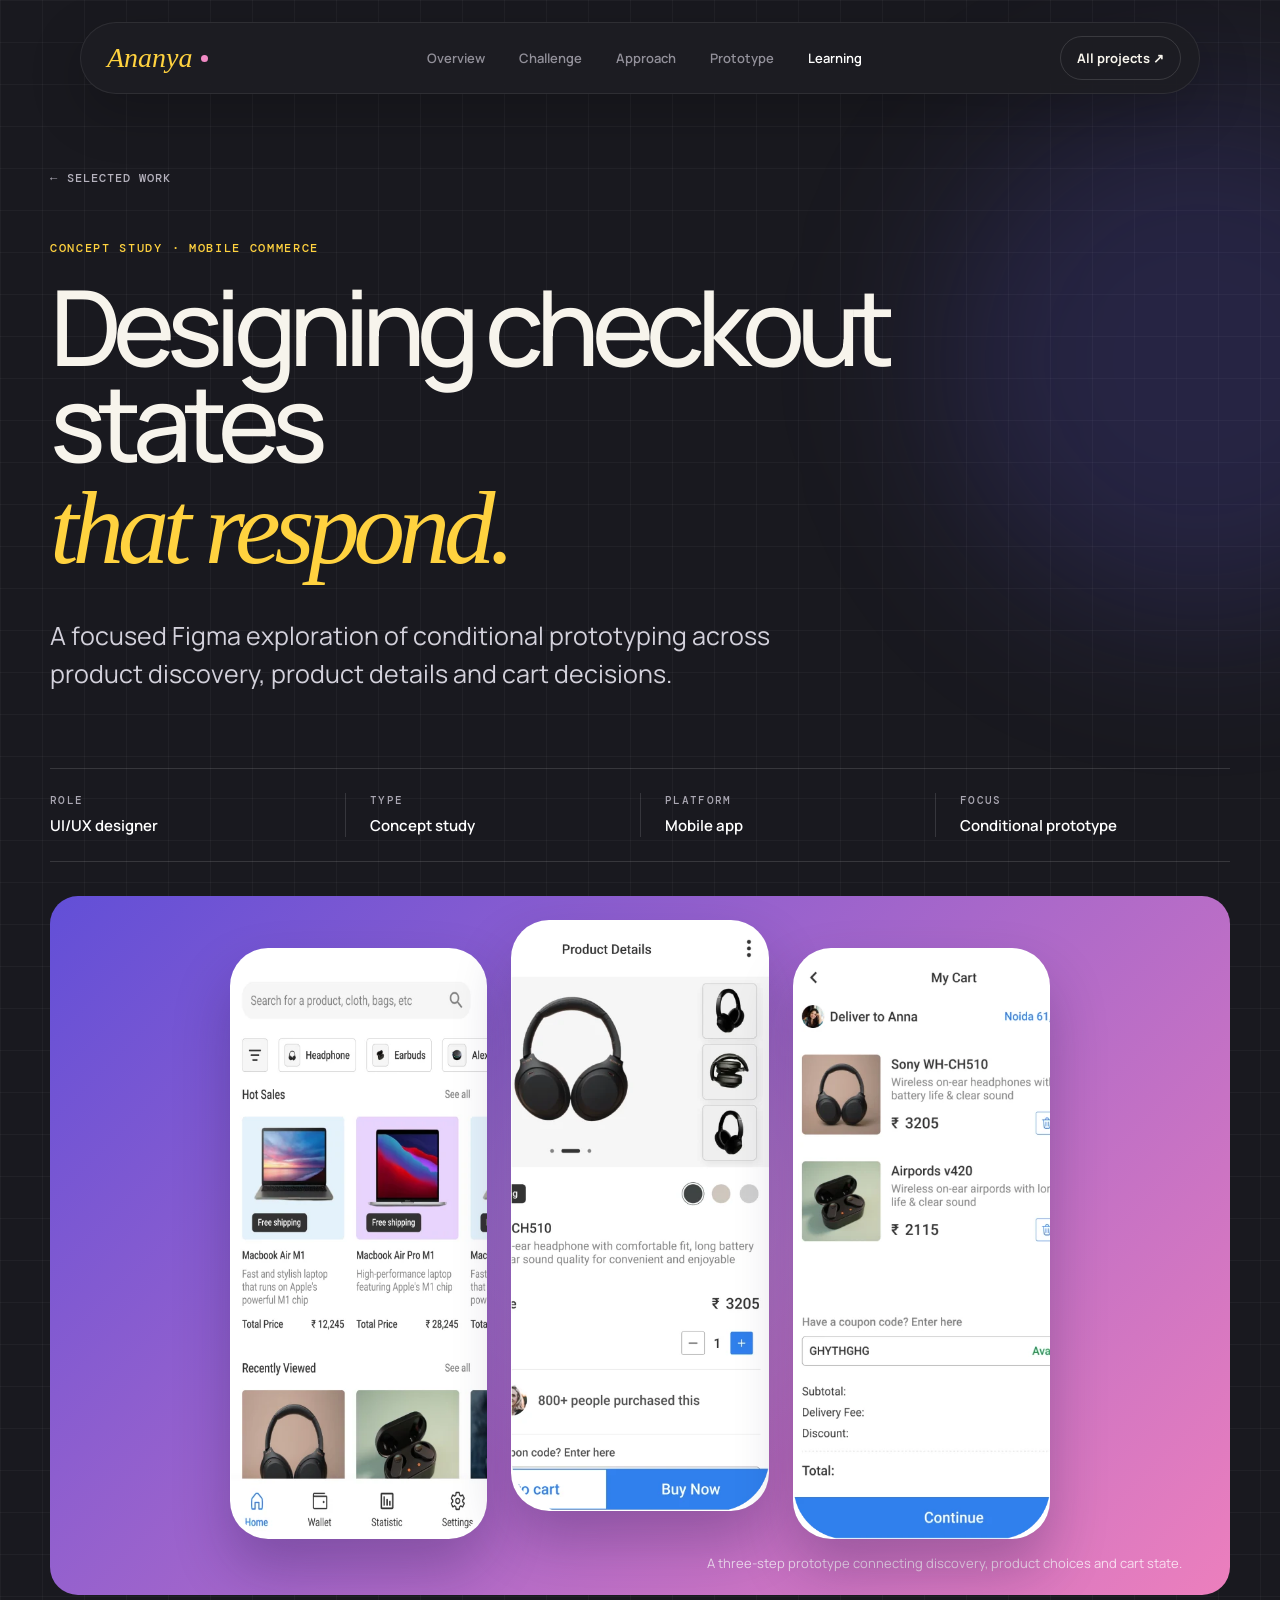
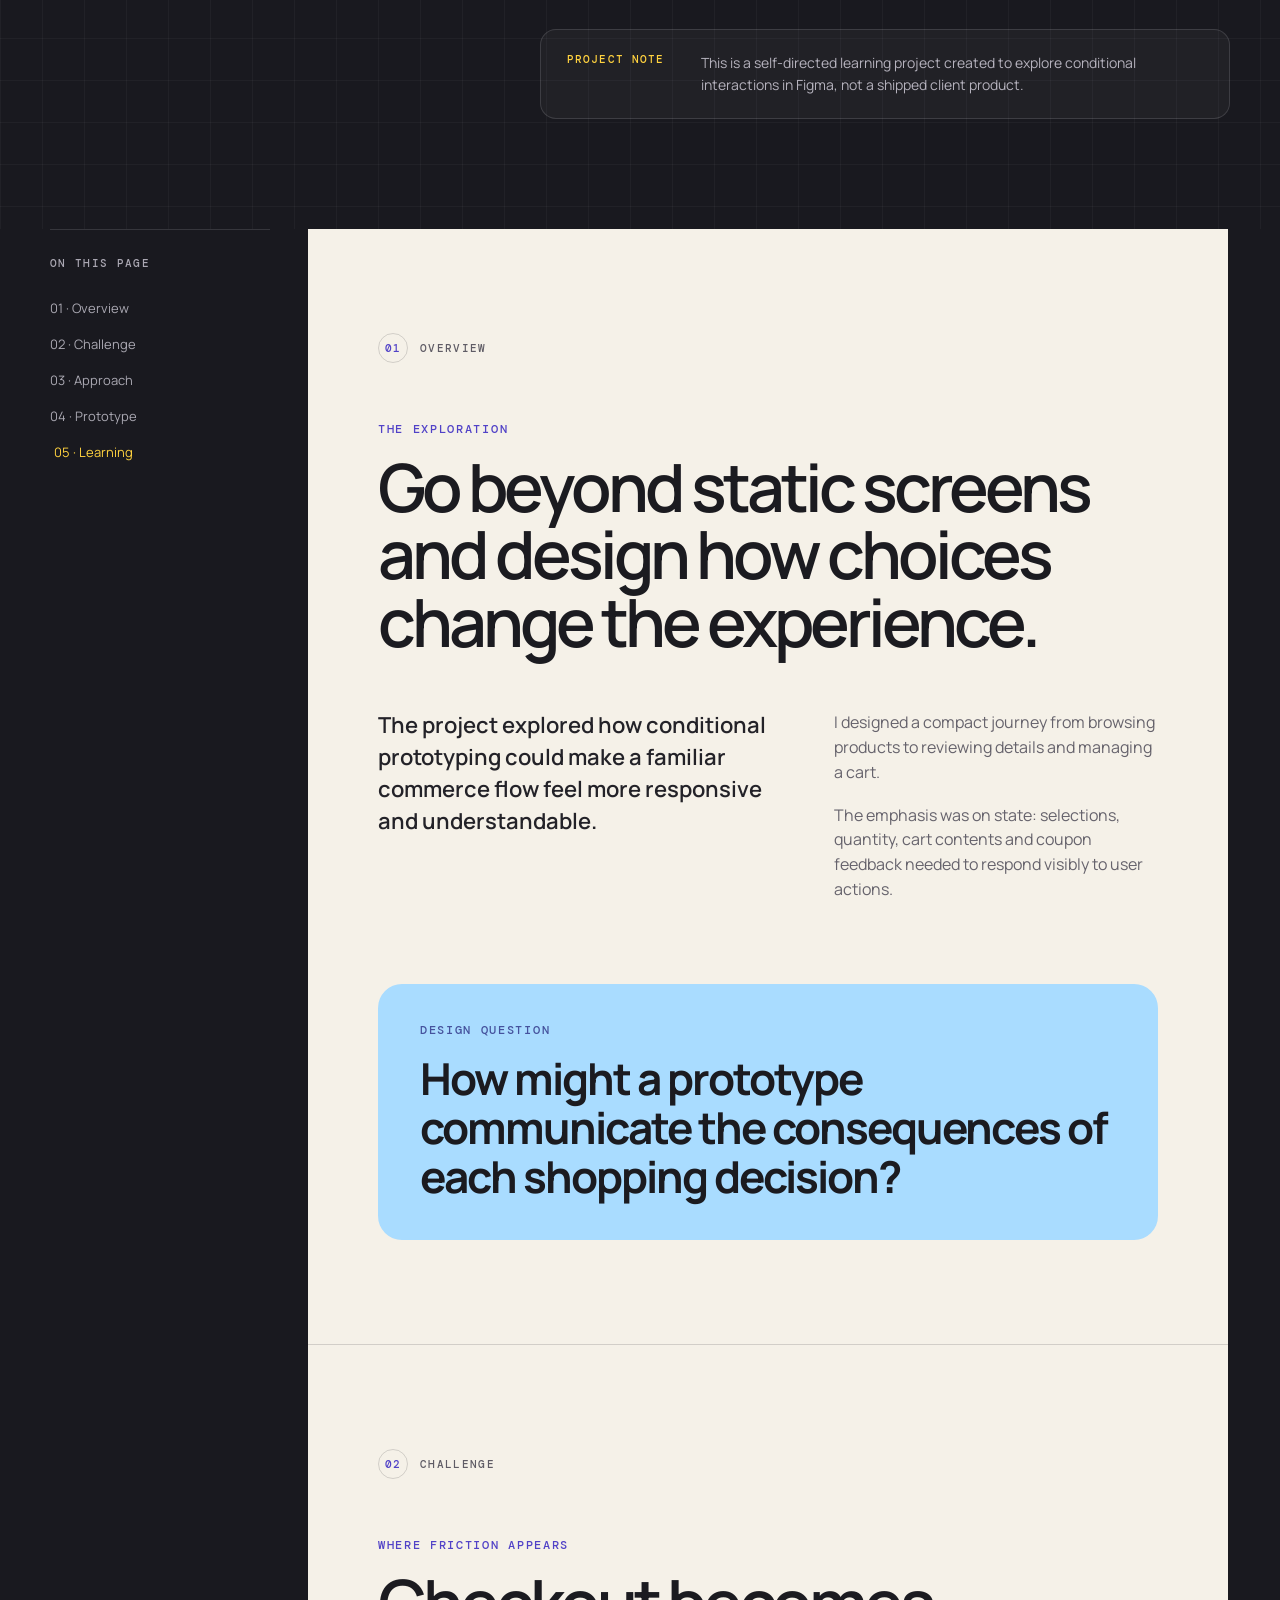
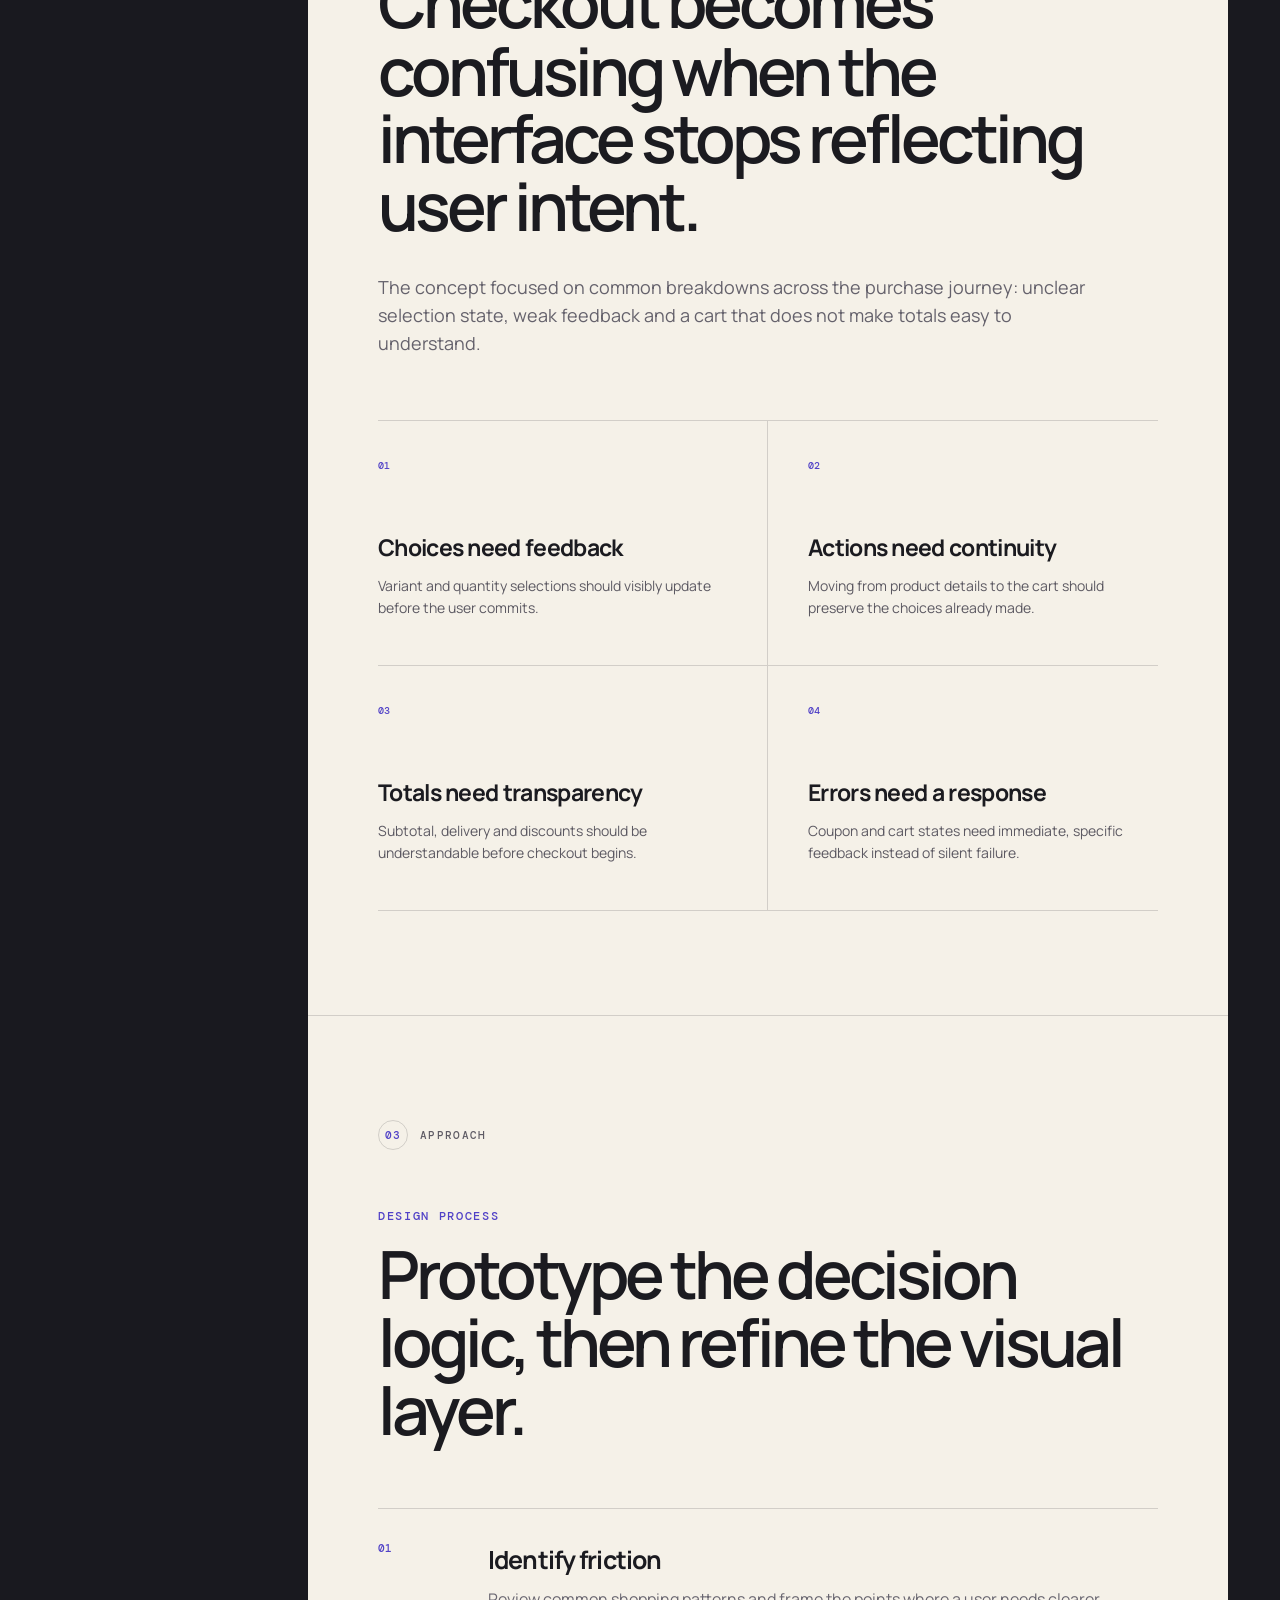
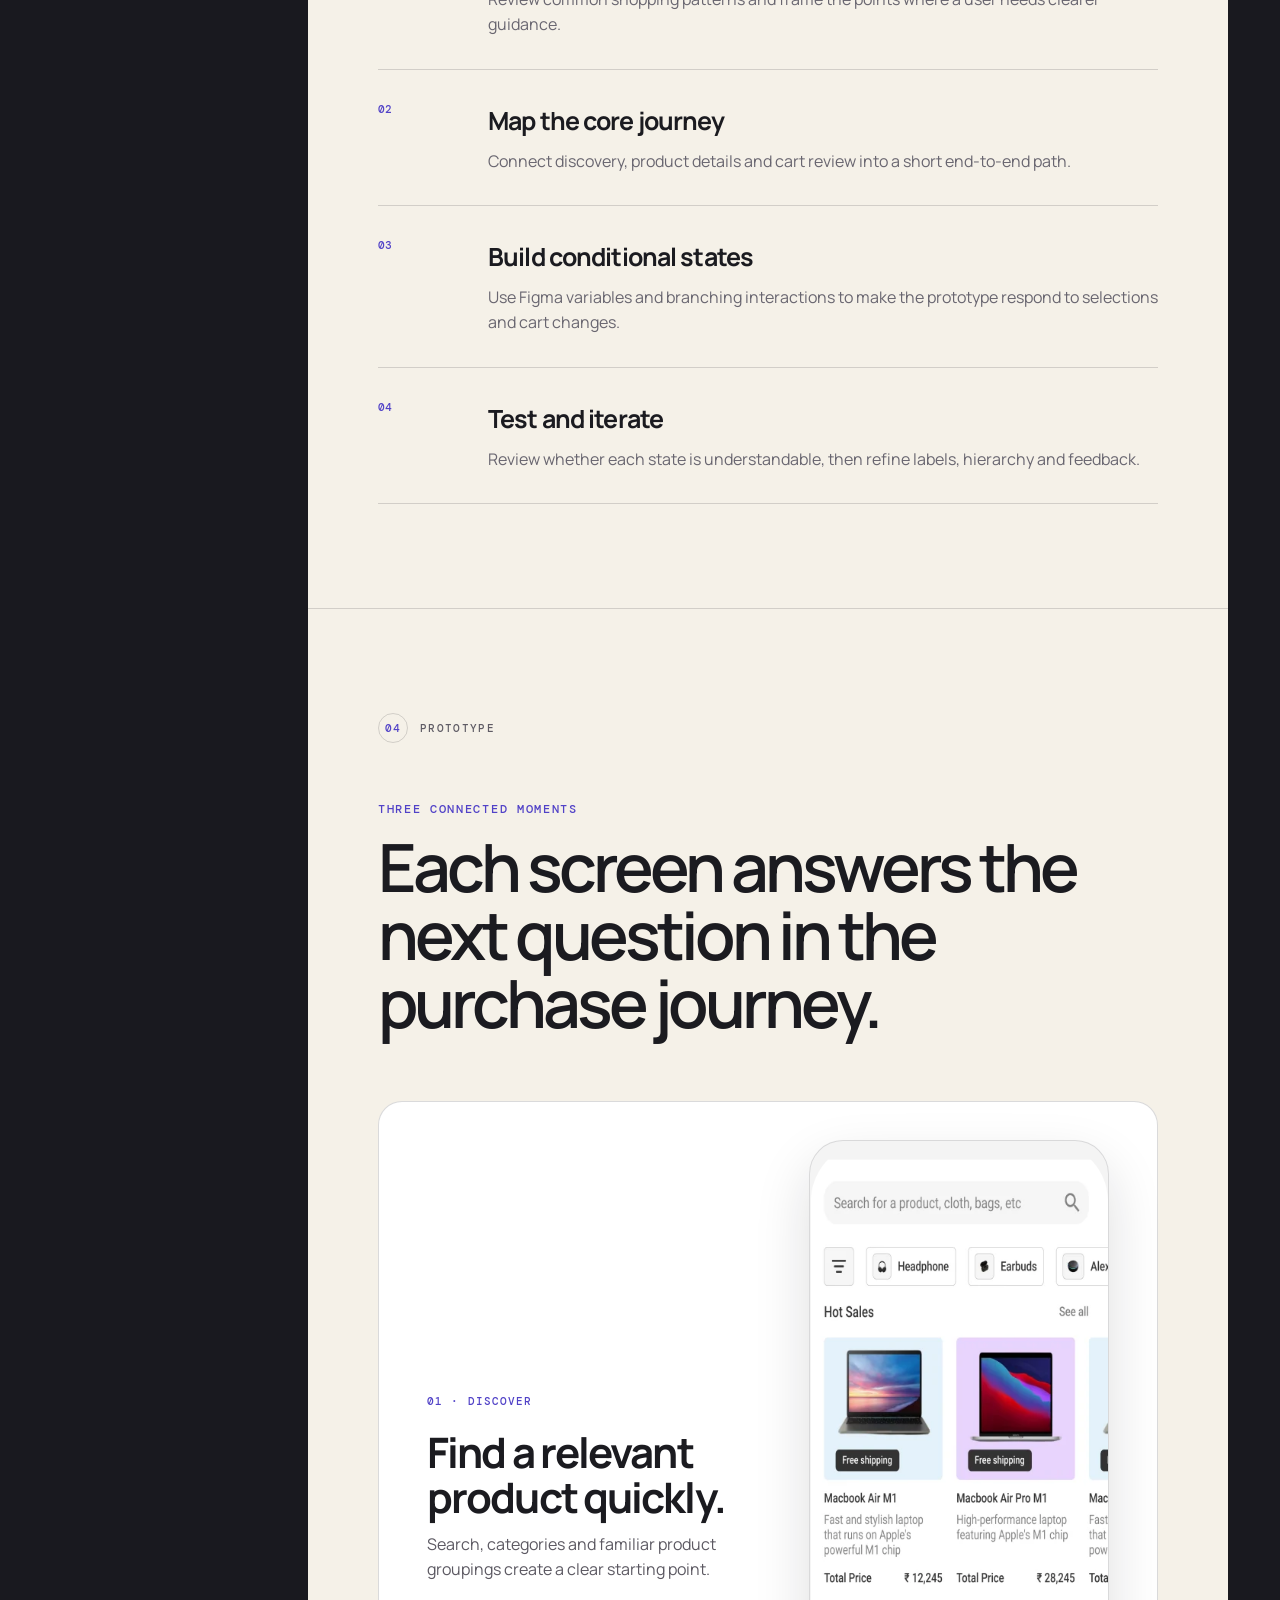
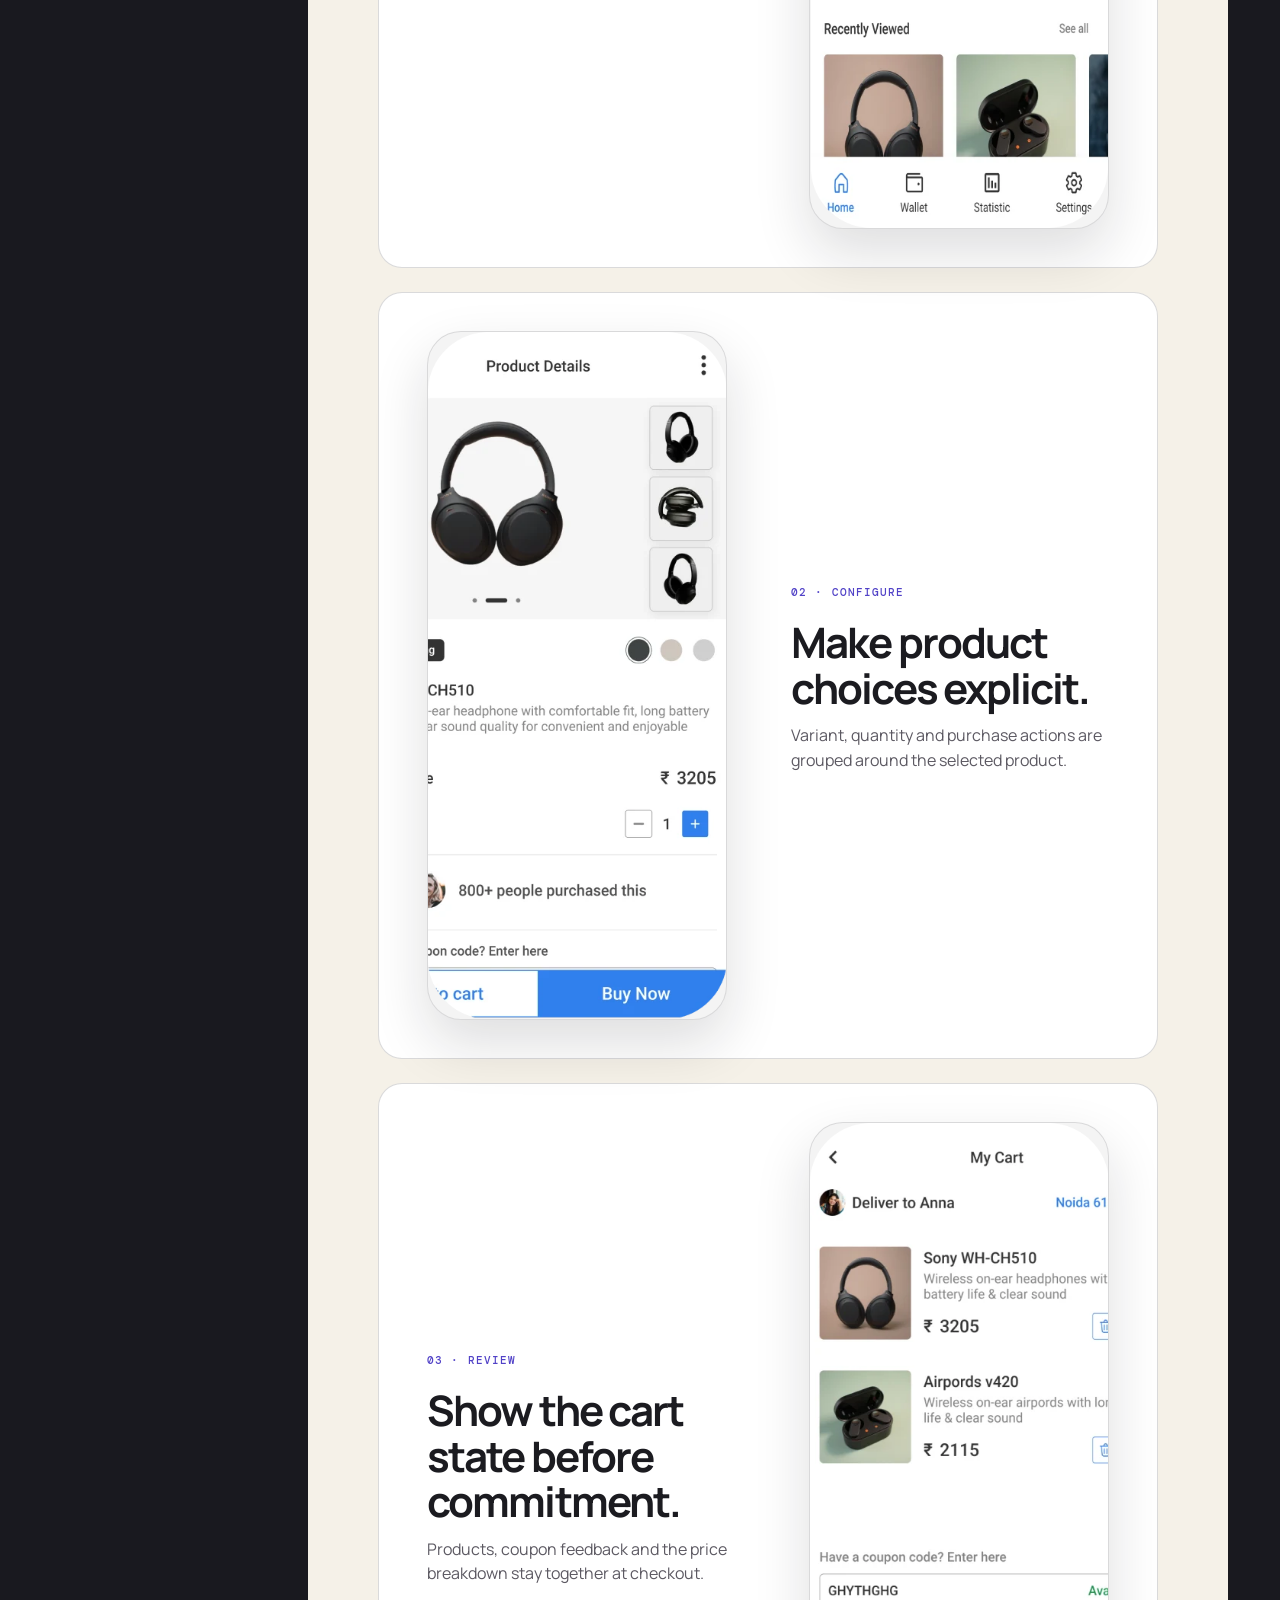
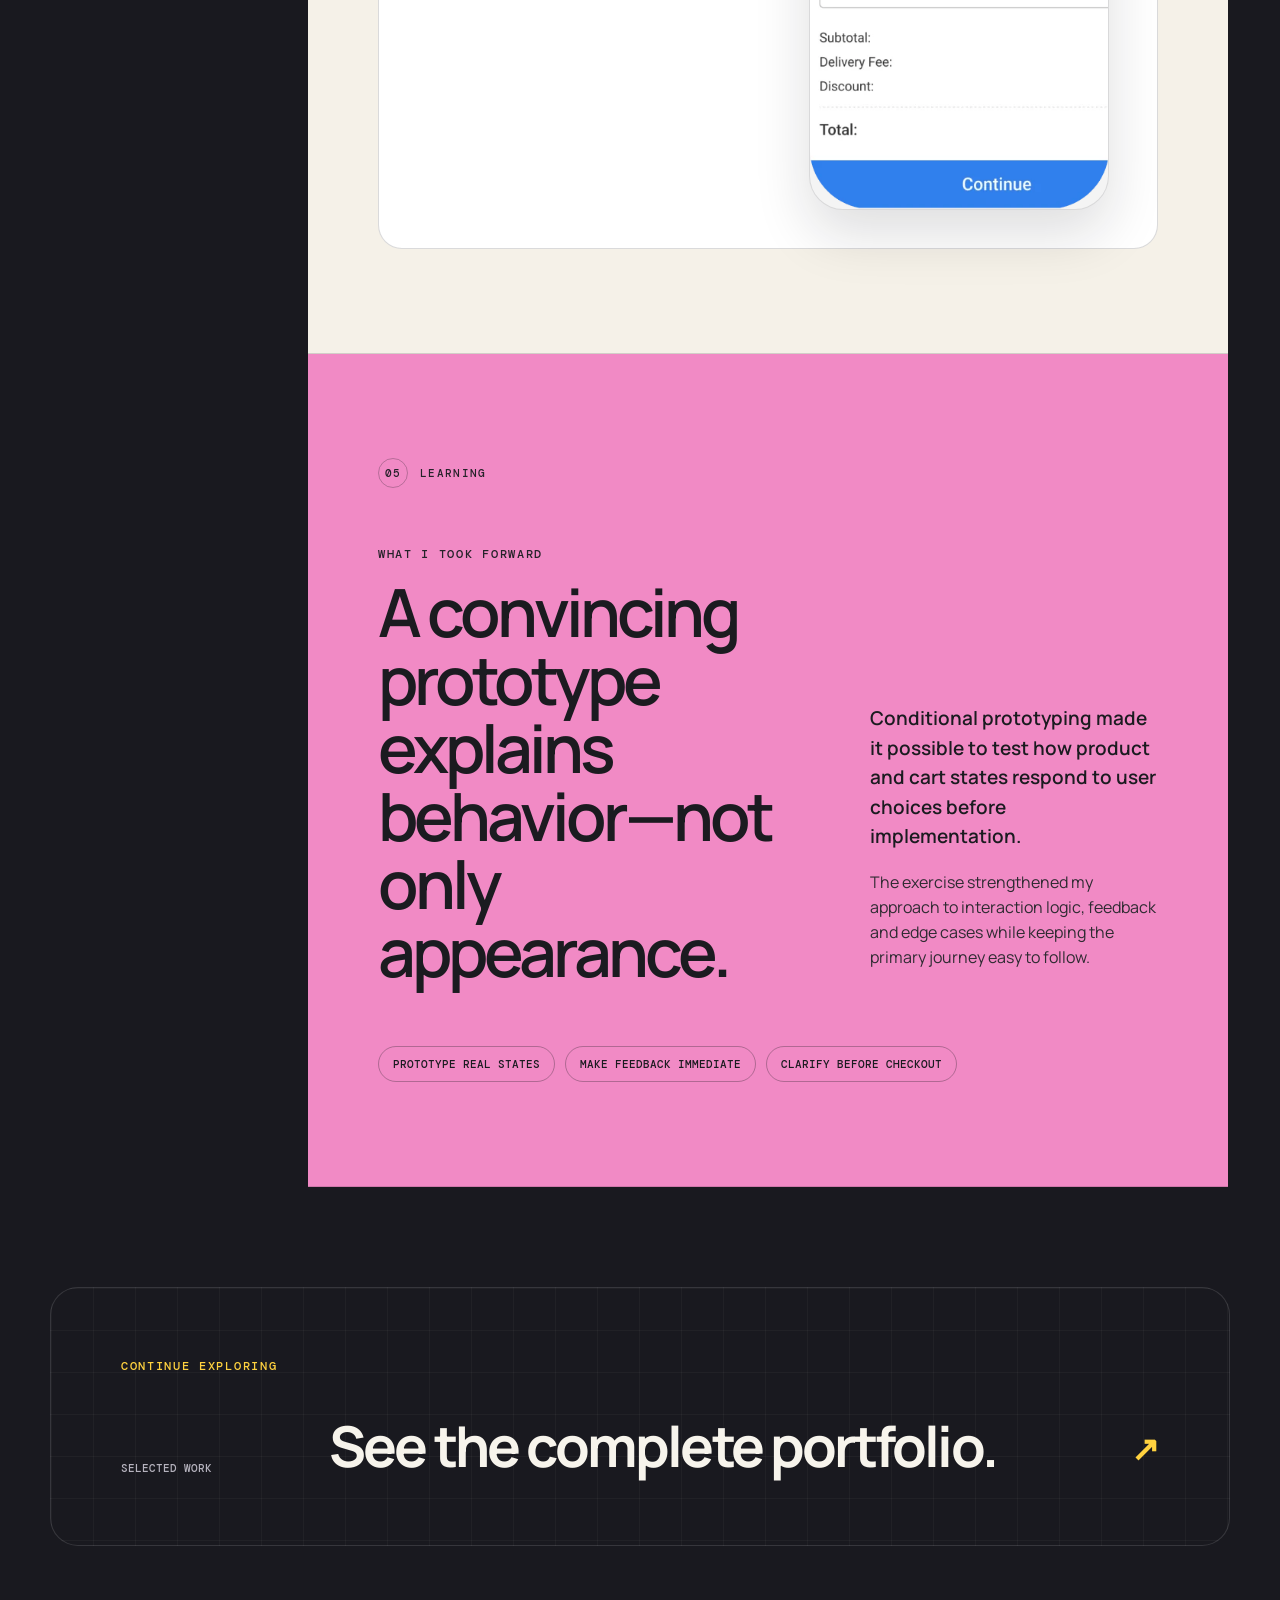
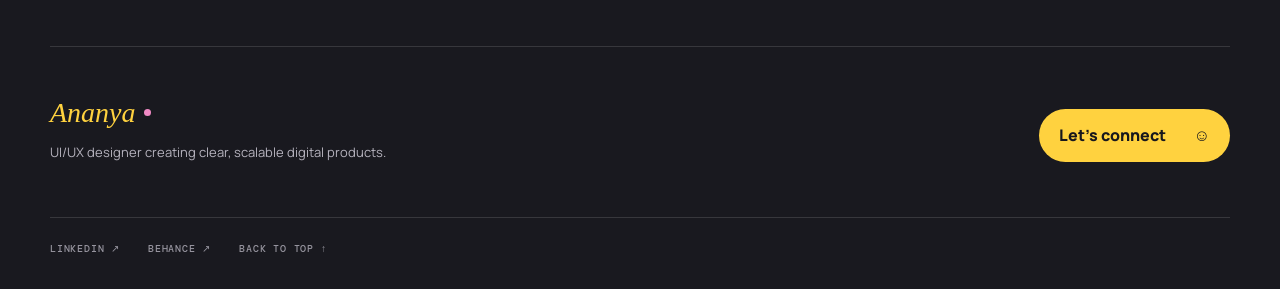
==== e-commerce/index.html @ bdd6eb92 "Update ZS portfolio previews and contact email" ====
<!doctype html>
<html lang="en">
<head>
  <meta charset="utf-8">
  <meta name="viewport" content="width=device-width, initial-scale=1">
  <meta name="description" content="Ananya Sharma's interaction design study exploring conditional prototyping for a clearer mobile-commerce checkout.">
  <meta name="theme-color" content="#17171d">
  <meta property="og:title" content="Mobile Commerce — Ananya Sharma">
  <meta property="og:description" content="A product design exploration of conditional interactions across product, cart and checkout states.">
  <meta property="og:type" content="website">
  <meta property="og:image" content="img/frame.webp">
  <title>Mobile Commerce — Ananya Sharma</title>
  <link rel="icon" href="../favicon.svg" type="image/svg+xml">
  <link rel="preload" href="../fonts/manrope-latin.woff2" as="font" type="font/woff2" crossorigin>
  <link rel="stylesheet" href="../case-study.css?v=20260826-2">
  <script src="../case-study.js" defer></script>
  <script src="../analytics.js" defer></script>
</head>
<body class="commerce-case">
  <a class="skip-link" href="#main">Skip to content</a>
  <div class="reading-progress" aria-hidden="true"><span></span></div>

  <header class="case-header">
    <a class="brand" href="../index.html#top" aria-label="Ananya Sharma, portfolio home"><span class="brand-script">Ananya</span><span class="brand-dot"></span></a>
    <nav class="desktop-nav" aria-label="Case study navigation"><a href="#overview">Overview</a><a href="#challenge">Challenge</a><a href="#approach">Approach</a><a href="#prototype">Prototype</a><a href="#outcome">Learning</a></nav>
    <a class="back-link" href="../index.html#projects">All projects <span aria-hidden="true">↗</span></a>
    <button class="menu-button" type="button" aria-expanded="false" aria-controls="mobile-menu" aria-label="Open menu"><span></span><span></span></button>
    <nav class="mobile-menu" id="mobile-menu" aria-label="Mobile navigation"><a href="#overview">Overview</a><a href="#challenge">Challenge</a><a href="#approach">Approach</a><a href="#prototype">Prototype</a><a href="#outcome">Learning</a><a href="../index.html#projects">All projects ↗</a></nav>
  </header>

  <main id="main">
    <section class="case-hero grid-bg">
      <div class="hero-copy reveal">
        <a class="breadcrumb" href="../index.html#projects"><span aria-hidden="true">←</span> Selected work</a>
        <p class="kicker">Concept study · Mobile commerce</p>
        <h1>Designing checkout states <span>that respond.</span></h1>
        <p class="hero-intro">A focused Figma exploration of conditional prototyping across product discovery, product details and cart decisions.</p>
      </div>

      <dl class="project-meta reveal" aria-label="Project details">
        <div><dt>Role</dt><dd>UI/UX designer</dd></div>
        <div><dt>Type</dt><dd>Concept study</dd></div>
        <div><dt>Platform</dt><dd>Mobile app</dd></div>
        <div><dt>Focus</dt><dd>Conditional prototype</dd></div>
      </dl>

      <figure class="hero-visual phone-hero reveal">
        <div class="phone-stage">
          <button class="shot-button phone-shot phone-left" type="button" data-lightbox data-caption="Product discovery screen" aria-label="Open product discovery screen"><img src="img/frame.webp" alt="Mobile commerce home screen with search, categories and product cards" width="391" height="902" fetchpriority="high" decoding="async"><span>Explore ↗</span></button>
          <button class="shot-button phone-shot phone-center" type="button" data-lightbox data-caption="Product details screen" aria-label="Open product details screen"><img src="img/frame-1.webp" alt="Mobile product details screen with variants, quantity and purchase actions" width="393" height="902" decoding="async"><span>Explore ↗</span></button>
          <button class="shot-button phone-shot phone-right" type="button" data-lightbox data-caption="Cart and checkout screen" aria-label="Open shopping cart screen"><img src="img/frame-2.webp" alt="Mobile shopping cart with products, coupon input, totals and checkout action" width="393" height="902" decoding="async"><span>Explore ↗</span></button>
        </div>
        <figcaption>A three-step prototype connecting discovery, product choices and cart state.</figcaption>
      </figure>

      <aside class="nda-note project-note reveal"><strong>Project note</strong><p>This is a self-directed learning project created to explore conditional interactions in Figma, not a shipped client product.</p></aside>
    </section>

    <div class="case-body">
      <aside class="case-index" aria-label="On this page">
        <p>On this page</p>
        <a href="#overview">01 · Overview</a>
        <a href="#challenge">02 · Challenge</a>
        <a href="#approach">03 · Approach</a>
        <a href="#prototype">04 · Prototype</a>
        <a href="#outcome">05 · Learning</a>
      </aside>

      <div class="case-content">
        <section class="case-section" id="overview">
          <div class="section-label reveal"><span>01</span><p>Overview</p></div>
          <div class="section-lead reveal"><p class="eyebrow">The exploration</p><h2>Go beyond static screens and design how choices change the experience.</h2></div>
          <div class="split-copy reveal">
            <p class="large-copy">The project explored how conditional prototyping could make a familiar commerce flow feel more responsive and understandable.</p>
            <div><p>I designed a compact journey from browsing products to reviewing details and managing a cart.</p><p>The emphasis was on state: selections, quantity, cart contents and coupon feedback needed to respond visibly to user actions.</p></div>
          </div>
          <div class="decision-callout reveal"><p class="eyebrow">Design question</p><h3>How might a prototype communicate the consequences of each shopping decision?</h3></div>
        </section>

        <section class="case-section" id="challenge">
          <div class="section-label reveal"><span>02</span><p>Challenge</p></div>
          <div class="section-lead reveal"><p class="eyebrow">Where friction appears</p><h2>Checkout becomes confusing when the interface stops reflecting user intent.</h2></div>
          <p class="section-summary reveal">The concept focused on common breakdowns across the purchase journey: unclear selection state, weak feedback and a cart that does not make totals easy to understand.</p>
          <div class="insight-grid">
            <article class="insight-card reveal"><span>01</span><h3>Choices need feedback</h3><p>Variant and quantity selections should visibly update before the user commits.</p></article>
            <article class="insight-card reveal"><span>02</span><h3>Actions need continuity</h3><p>Moving from product details to the cart should preserve the choices already made.</p></article>
            <article class="insight-card reveal"><span>03</span><h3>Totals need transparency</h3><p>Subtotal, delivery and discounts should be understandable before checkout begins.</p></article>
            <article class="insight-card reveal"><span>04</span><h3>Errors need a response</h3><p>Coupon and cart states need immediate, specific feedback instead of silent failure.</p></article>
          </div>
        </section>

        <section class="case-section" id="approach">
          <div class="section-label reveal"><span>03</span><p>Approach</p></div>
          <div class="section-lead reveal"><p class="eyebrow">Design process</p><h2>Prototype the decision logic, then refine the visual layer.</h2></div>
          <ol class="process-list">
            <li class="reveal"><span>01</span><div><h3>Identify friction</h3><p>Review common shopping patterns and frame the points where a user needs clearer guidance.</p></div></li>
            <li class="reveal"><span>02</span><div><h3>Map the core journey</h3><p>Connect discovery, product details and cart review into a short end-to-end path.</p></div></li>
            <li class="reveal"><span>03</span><div><h3>Build conditional states</h3><p>Use Figma variables and branching interactions to make the prototype respond to selections and cart changes.</p></div></li>
            <li class="reveal"><span>04</span><div><h3>Test and iterate</h3><p>Review whether each state is understandable, then refine labels, hierarchy and feedback.</p></div></li>
          </ol>
        </section>

        <section class="case-section" id="prototype">
          <div class="section-label reveal"><span>04</span><p>Prototype</p></div>
          <div class="section-lead reveal"><p class="eyebrow">Three connected moments</p><h2>Each screen answers the next question in the purchase journey.</h2></div>

          <div class="commerce-flow">
            <figure class="commerce-step reveal">
              <div class="step-copy"><span>01 · Discover</span><h3>Find a relevant product quickly.</h3><p>Search, categories and familiar product groupings create a clear starting point.</p></div>
              <button class="shot-button" type="button" data-lightbox data-caption="Product discovery screen" aria-label="Open product discovery screen"><img src="img/frame.webp" alt="Mobile commerce home screen with search, categories and product cards" width="391" height="902" loading="lazy" decoding="async"><span>View full size ↗</span></button>
            </figure>
            <figure class="commerce-step reveal">
              <div class="step-copy"><span>02 · Configure</span><h3>Make product choices explicit.</h3><p>Variant, quantity and purchase actions are grouped around the selected product.</p></div>
              <button class="shot-button" type="button" data-lightbox data-caption="Product details screen" aria-label="Open product details screen"><img src="img/frame-1.webp" alt="Mobile product details screen with variants, quantity and purchase actions" width="393" height="902" loading="lazy" decoding="async"><span>View full size ↗</span></button>
            </figure>
            <figure class="commerce-step reveal">
              <div class="step-copy"><span>03 · Review</span><h3>Show the cart state before commitment.</h3><p>Products, coupon feedback and the price breakdown stay together at checkout.</p></div>
              <button class="shot-button" type="button" data-lightbox data-caption="Cart and checkout screen" aria-label="Open shopping cart screen"><img src="img/frame-2.webp" alt="Mobile shopping cart with products, coupon input, totals and checkout action" width="393" height="902" loading="lazy" decoding="async"><span>View full size ↗</span></button>
            </figure>
          </div>
        </section>

        <section class="case-section learning-section" id="outcome">
          <div class="section-label reveal"><span>05</span><p>Learning</p></div>
          <div class="learning-grid">
            <div class="section-lead reveal"><p class="eyebrow">What I took forward</p><h2>A convincing prototype explains behavior—not only appearance.</h2></div>
            <div class="learning-copy reveal"><p>Conditional prototyping made it possible to test how product and cart states respond to user choices before implementation.</p><p>The exercise strengthened my approach to interaction logic, feedback and edge cases while keeping the primary journey easy to follow.</p></div>
          </div>
          <div class="takeaway-strip reveal"><span>Prototype real states</span><span>Make feedback immediate</span><span>Clarify before checkout</span></div>
        </section>
      </div>
    </div>

    <section class="next-case grid-bg">
      <p class="eyebrow">Continue exploring</p>
      <a href="../index.html#projects"><span>Selected work</span><strong>See the complete portfolio.</strong><b aria-hidden="true">↗</b></a>
    </section>
  </main>

  <footer class="case-footer">
    <div><a class="brand" href="../index.html#top"><span class="brand-script">Ananya</span><span class="brand-dot"></span></a><p>UI/UX designer creating clear, scalable digital products.</p></div>
    <a class="footer-cta" href="mailto:annanyasharma7918@gmail.com">Let’s connect <span aria-hidden="true">☺</span></a>
    <nav aria-label="Social links"><a href="https://www.linkedin.com/in/ananya-sharma-a677ab1b2" target="_blank" rel="noreferrer">LinkedIn ↗</a><a href="https://www.behance.net/ananyasharmadesigner/" target="_blank" rel="noreferrer">Behance ↗</a><a href="#main">Back to top ↑</a></nav>
  </footer>

  <dialog class="lightbox" aria-label="Image preview">
    <button class="lightbox-close" type="button" aria-label="Close image preview">×</button>
    <div class="lightbox-stage"><img src="" alt=""></div>
    <p></p>
  </dialog>
</body>
</html>
---- case-study.css ----
@font-face {
  font-family: "Manrope";
  font-style: normal;
  font-weight: 400 800;
  font-display: swap;
  src: url("fonts/manrope-latin.woff2") format("woff2");
}

@font-face {
  font-family: "DM Mono";
  font-style: normal;
  font-weight: 400;
  font-display: swap;
  src: url("fonts/dm-mono-400-latin.woff2") format("woff2");
}

@font-face {
  font-family: "DM Mono";
  font-style: normal;
  font-weight: 500;
  font-display: swap;
  src: url("fonts/dm-mono-500-latin.woff2") format("woff2");
}

:root {
  --bg: #19191f;
  --panel: #23232a;
  --ink: #f7f4ec;
  --muted: #b5b2bd;
  --paper: #f5f1e8;
  --paper-ink: #1b1b20;
  --yellow: #ffd23f;
  --pink: #f18ac5;
  --blue: #a9dcff;
  --violet: #5142c7;
  --line: rgba(255, 255, 255, .13);
  --dark-line: rgba(27, 27, 32, .16);
  --grid: rgba(255, 255, 255, .035);
  --shell: min(1180px, calc(100vw - 48px));
  --content: min(920px, calc(100vw - 48px));
  --radius: 28px;
}

* { box-sizing: border-box; }
html { scroll-behavior: smooth; }
body { margin: 0; overflow-x: hidden; background: var(--bg); color: var(--ink); font-family: Manrope, Arial, sans-serif; line-height: 1.55; -webkit-font-smoothing: antialiased; }
body.menu-open, body.lightbox-open { overflow: hidden; }
a { color: inherit; text-decoration: none; }
button { color: inherit; font: inherit; }
img { display: block; max-width: 100%; height: auto; }
figure, dl, dd { margin: 0; }
.grid-bg { background-image: linear-gradient(var(--grid) 1px, transparent 1px), linear-gradient(90deg, var(--grid) 1px, transparent 1px); background-size: 42px 42px; }
.skip-link { position: fixed; z-index: 200; top: -80px; left: 16px; padding: 10px 16px; background: #fff; color: #111; border-radius: 8px; }
.skip-link:focus { top: 16px; }
.reading-progress { position: fixed; z-index: 101; inset: 0 0 auto; height: 3px; background: transparent; }
.reading-progress span { display: block; width: 0; height: 100%; background: var(--yellow); }
.eyebrow, .kicker { margin: 0; color: var(--violet); font: 500 12px DM Mono, monospace; letter-spacing: .14em; text-transform: uppercase; }

.case-header { position: fixed; z-index: 100; left: 50%; top: 22px; transform: translateX(-50%); width: min(1120px, calc(100vw - 48px)); min-height: 72px; padding: 0 18px 0 26px; border: 1px solid rgba(255, 255, 255, .08); border-radius: 999px; background: rgba(29, 29, 35, .9); box-shadow: 0 18px 55px rgba(0, 0, 0, .2); backdrop-filter: blur(18px); display: grid; grid-template-columns: 1fr auto 1fr; align-items: center; transition: top .25s, background .25s; }
.case-header.scrolled { top: 12px; background: rgba(24, 24, 30, .96); }
.brand { display: flex; align-items: center; gap: 8px; width: max-content; }
.brand-script { color: var(--yellow); font: italic 400 28px Georgia, serif; }
.brand-dot { width: 7px; height: 7px; border-radius: 50%; background: var(--pink); }
.desktop-nav { display: flex; gap: 34px; color: #92909a; font-size: 13px; font-weight: 600; }
.desktop-nav a { transition: color .2s; }
.desktop-nav a:hover, .desktop-nav a.active { color: #fff; }
.back-link { justify-self: end; padding: 11px 16px; border: 1px solid var(--line); border-radius: 999px; font-size: 13px; font-weight: 700; transition: color .2s, border-color .2s, transform .2s; }
.back-link:hover { color: var(--yellow); border-color: var(--yellow); transform: translateY(-2px); }
.menu-button, .mobile-menu { display: none; }

.case-hero { min-height: 100vh; padding: 164px max(24px, calc((100vw - 1180px) / 2)) 110px; position: relative; overflow: hidden; }
.case-hero::before { content: ""; position: absolute; width: 520px; height: 520px; right: -180px; top: 100px; border-radius: 50%; background: rgba(103, 88, 232, .18); filter: blur(80px); pointer-events: none; }
.hero-copy { position: relative; z-index: 1; }
.breadcrumb { display: inline-flex; align-items: center; gap: 9px; color: var(--muted); font: 500 12px DM Mono, monospace; text-transform: uppercase; letter-spacing: .08em; margin-bottom: 54px; }
.breadcrumb:hover { color: var(--yellow); }
.kicker { color: var(--yellow); }
.hero-copy h1 { max-width: 1050px; margin: 22px 0 30px; font-size: clamp(58px, 8.2vw, 118px); line-height: .91; letter-spacing: -.075em; font-weight: 500; }
.hero-copy h1 span { display: block; color: var(--yellow); font: italic 400 .98em Georgia, serif; letter-spacing: -.06em; }
.hero-intro { max-width: 720px; margin: 0; color: #d3d1db; font-size: clamp(18px, 2vw, 25px); line-height: 1.5; }
.project-meta { margin: 76px 0 34px; padding: 24px 0; display: grid; grid-template-columns: repeat(4, 1fr); border-block: 1px solid var(--line); }
.project-meta div { min-width: 0; padding: 0 24px; border-left: 1px solid var(--line); }
.project-meta div:first-child { padding-left: 0; border-left: 0; }
.project-meta dt { color: #aaa7b2; font: 500 11px DM Mono, monospace; letter-spacing: .12em; text-transform: uppercase; }
.project-meta dd { margin-top: 7px; color: #fff; font-size: 15px; font-weight: 600; }
.hero-visual { position: relative; }
.hero-visual .shot-button { padding: 18px; background: #efcf63; border-color: rgba(255, 255, 255, .12); }
.hero-visual .shot-button img { border-radius: 13px; box-shadow: 0 35px 70px rgba(0, 0, 0, .23); }
.hero-visual figcaption { margin-top: 14px; color: #aaa8b2; font-size: 13px; text-align: right; }
.phone-hero { padding: 52px 48px 22px; overflow: hidden; border-radius: var(--radius); background: radial-gradient(circle at 50% 45%, rgba(255,255,255,.16), transparent 42%), linear-gradient(135deg, #624fd7, #ec7fbd); }
.phone-stage { max-width: 820px; margin: 0 auto; display: grid; grid-template-columns: repeat(3, minmax(0, 1fr)); gap: 24px; align-items: center; }
.phone-hero .shot-button { padding: 0; aspect-ratio: 392 / 900; border: 0; border-radius: 38px; background: #fff; box-shadow: 0 30px 55px rgba(32, 17, 68, .28); }
.phone-hero .shot-button img { width: 100%; height: 100%; border-radius: inherit; object-fit: cover; }
.phone-hero .phone-center { transform: translateY(-28px); }
.phone-hero figcaption { color: rgba(255,255,255,.76); }
.nda-note { width: min(690px, 100%); margin: 34px 0 0 auto; padding: 22px 26px; display: grid; grid-template-columns: 110px 1fr; gap: 24px; border: 1px solid var(--line); border-radius: 16px; background: rgba(255, 255, 255, .035); }
.nda-note strong { color: var(--yellow); font: 500 11px DM Mono, monospace; letter-spacing: .1em; text-transform: uppercase; }
.nda-note p { margin: 0; color: var(--muted); font-size: 14px; }

.case-body { display: grid; grid-template-columns: minmax(150px, 220px) minmax(0, 920px); gap: 38px; width: var(--shell); margin: 0 auto; align-items: start; }
.case-index { position: sticky; top: 116px; padding: 26px 0; border-top: 1px solid var(--line); }
.case-index p { margin: 0 0 20px; color: #aaa7b2; font: 500 11px DM Mono, monospace; letter-spacing: .12em; text-transform: uppercase; }
.case-index a { display: block; padding: 8px 0; color: #aaa8b2; font-size: 13px; transition: color .2s, transform .2s; }
.case-index a:hover, .case-index a.active { color: var(--yellow); transform: translateX(4px); }
.case-content { min-width: 0; background: var(--paper); color: var(--paper-ink); }
.case-section { padding: 104px 70px; scroll-margin-top: 90px; border-bottom: 1px solid var(--dark-line); }
.section-label { margin-bottom: 58px; display: flex; align-items: center; gap: 12px; color: #5f5c65; font: 500 11px DM Mono, monospace; letter-spacing: .12em; text-transform: uppercase; }
.section-label span { display: grid; width: 30px; height: 30px; place-items: center; border: 1px solid var(--dark-line); border-radius: 50%; color: var(--violet); }
.section-label p { margin: 0; }
.section-lead h2, .final-heading h2 { max-width: 790px; margin: 16px 0 0; font-size: clamp(40px, 5.2vw, 68px); line-height: 1.02; letter-spacing: -.06em; font-weight: 600; }
.split-copy { display: grid; grid-template-columns: 1.1fr .9fr; gap: 60px; margin-top: 54px; }
.split-copy p { margin: 0 0 18px; color: #66636c; }
.split-copy .large-copy { color: #232228; font-size: 22px; line-height: 1.45; font-weight: 600; }
.context-visual { min-height: 300px; margin-top: 64px; padding: 38px 44px; display: grid; grid-template-columns: 1fr 1fr; gap: 48px; align-items: center; overflow: hidden; border-radius: 24px; background: var(--blue); }
.context-visual img { width: 100%; filter: drop-shadow(0 24px 30px rgba(24, 61, 83, .2)); transform: rotate(-2deg); }
.context-visual p { margin: 0; font-size: 24px; line-height: 1.35; font-weight: 700; letter-spacing: -.03em; }
.context-visual span { display: block; margin-bottom: 14px; color: #4b48a9; font: 500 10px DM Mono, monospace; letter-spacing: .11em; text-transform: uppercase; }
.decision-callout { margin-top: 64px; padding: 38px 42px; border-radius: 24px; background: var(--blue); }
.decision-callout .eyebrow { color: #45529d; }
.decision-callout h3 { max-width: 690px; margin: 16px 0 0; font-size: clamp(28px, 3.5vw, 44px); line-height: 1.12; letter-spacing: -.045em; }
.section-summary { max-width: 720px; margin: 34px 0 0; color: #65626c; font-size: 18px; }
.insight-grid { margin-top: 62px; display: grid; grid-template-columns: repeat(2, 1fr); border-top: 1px solid var(--dark-line); }
.insight-card { min-height: 245px; padding: 30px 34px 34px 0; border-bottom: 1px solid var(--dark-line); }
.insight-card:nth-child(odd) { padding-right: 40px; border-right: 1px solid var(--dark-line); }
.insight-card:nth-child(even) { padding-left: 40px; }
.insight-card > span { color: var(--violet); font: 500 10px DM Mono, monospace; }
.insight-card h3 { margin: 54px 0 10px; font-size: 23px; letter-spacing: -.03em; }
.insight-card p { margin: 0; color: #5c5962; font-size: 14px; }
.process-list { margin: 64px 0 0; padding: 0; border-top: 1px solid var(--dark-line); list-style: none; }
.process-list li { display: grid; grid-template-columns: 80px 1fr; gap: 30px; padding: 32px 0; border-bottom: 1px solid var(--dark-line); }
.process-list > li > span { color: var(--violet); font: 500 11px DM Mono, monospace; }
.process-list h3 { margin: 0 0 8px; font-size: 25px; letter-spacing: -.035em; }
.process-list p { margin: 0; color: #696670; }
.concept-grid { display: grid; grid-template-columns: repeat(2, minmax(0, 1fr)); gap: 20px; margin-top: 62px; }
.concept-card { padding: 18px; border: 1px solid var(--dark-line); border-radius: 22px; background: #fff; }
.concept-card.chosen { box-shadow: inset 0 0 0 2px var(--violet); }
.concept-title { min-height: 64px; padding: 2px 4px 15px; display: flex; justify-content: space-between; align-items: start; gap: 12px; }
.concept-title p { margin: 0; font-size: 15px; font-weight: 700; }
.concept-title p span { display: block; margin-bottom: 4px; color: #787580; font: 500 9px DM Mono, monospace; letter-spacing: .1em; text-transform: uppercase; }
.concept-title strong { padding: 6px 9px; border-radius: 999px; background: var(--yellow); font: 500 9px DM Mono, monospace; letter-spacing: .08em; text-transform: uppercase; }
.concept-card .shot-button { aspect-ratio: 1 / 1.08; background: #e8e6df; }
.concept-card .shot-button img { width: 100%; height: 100%; object-fit: cover; object-position: top; }
.concept-card > p { margin: 20px 4px 5px; color: #66636d; font-size: 14px; }
.flow-block { margin-top: 92px; padding-top: 70px; border-top: 1px solid var(--dark-line); }
.flow-copy { display: grid; grid-template-columns: 1fr 1fr; gap: 30px; align-items: start; }
.flow-copy .eyebrow { grid-column: 1 / -1; }
.flow-copy h3 { margin: 0; font-size: 35px; line-height: 1.12; letter-spacing: -.045em; }
.flow-copy > p:last-child { margin: 0; color: #5c5962; }
.flow-gallery { display: grid; grid-template-columns: repeat(3, 1fr); gap: 14px; margin-top: 36px; }
.flow-gallery .shot-button { aspect-ratio: .84; background: #e9e6de; }
.flow-gallery img { width: 100%; height: 100%; object-fit: cover; object-position: top; }
.final-designs { margin-top: 120px; }
.final-heading > p:last-child { max-width: 680px; margin: 24px 0 0; color: #5c5962; font-size: 17px; }
.design-shot { margin-top: 68px; }
.design-shot .shot-button { max-height: 720px; background: #dde3ec; }
.design-shot .shot-button img { width: 100%; height: 100%; object-fit: cover; object-position: top; }
.design-shot:first-of-type .shot-button { aspect-ratio: 1 / 1.18; }
.design-shot:not(:first-of-type) .shot-button { aspect-ratio: 16 / 9; }
.design-shot figcaption { display: grid; grid-template-columns: 46px 1fr; gap: 18px; margin-top: 18px; }
.design-shot figcaption > span { color: var(--violet); font: 500 11px DM Mono, monospace; }
.design-shot figcaption strong { font-size: 16px; }
.design-shot figcaption p { margin: 5px 0 0; color: #5c5962; font-size: 13px; }
.design-pair { display: grid; grid-template-columns: repeat(2, minmax(0, 1fr)); gap: 24px; }
.design-pair .design-shot .shot-button { aspect-ratio: 1.12; }
.hotel-designs { margin-top: 60px; }
.hotel-designs .design-shot .shot-button { aspect-ratio: 16 / 9; }
.commerce-flow { margin-top: 64px; display: grid; gap: 24px; }
.commerce-step { margin: 0; padding: 38px 48px; display: grid; grid-template-columns: 1fr minmax(210px, 300px); gap: 64px; align-items: center; border: 1px solid var(--dark-line); border-radius: 24px; background: #fff; }
.commerce-step:nth-child(even) { grid-template-columns: minmax(210px, 300px) 1fr; }
.commerce-step:nth-child(even) .step-copy { order: 2; }
.commerce-step:nth-child(even) .shot-button { order: 1; }
.step-copy > span { color: var(--violet); font: 500 11px DM Mono, monospace; letter-spacing: .1em; text-transform: uppercase; }
.step-copy h3 { margin: 18px 0 12px; font-size: clamp(28px, 3.4vw, 42px); line-height: 1.08; letter-spacing: -.045em; }
.step-copy p { margin: 0; color: #5c5962; }
.commerce-step .shot-button { justify-self: center; aspect-ratio: 392 / 900; max-width: 300px; border-radius: 34px; background: #f4f4f4; box-shadow: 0 24px 55px rgba(20,20,28,.14); }
.commerce-step .shot-button img { width: 100%; height: 100%; object-fit: cover; }
.shot-button { position: relative; display: block; width: 100%; padding: 0; overflow: hidden; border: 1px solid rgba(27, 27, 32, .12); border-radius: 16px; background: transparent; cursor: zoom-in; }
.shot-button::after { content: ""; position: absolute; inset: 0; background: linear-gradient(180deg, transparent 65%, rgba(10, 10, 14, .44)); opacity: 0; transition: opacity .25s; }
.shot-button > span { position: absolute; z-index: 2; right: 14px; bottom: 14px; padding: 8px 11px; border-radius: 999px; background: rgba(25, 25, 31, .88); color: #fff; font: 500 9px DM Mono, monospace; letter-spacing: .06em; text-transform: uppercase; opacity: 0; transform: translateY(5px); transition: opacity .25s, transform .25s; }
.shot-button:hover::after, .shot-button:focus-visible::after { opacity: 1; }
.shot-button:hover > span, .shot-button:focus-visible > span { opacity: 1; transform: none; }
.shot-button:focus-visible { outline: 3px solid var(--violet); outline-offset: 4px; }
.learning-section { background: var(--yellow); }
.hotel-case .hero-visual .shot-button, .hotel-case .learning-section { background: var(--blue); }
.commerce-case .learning-section { background: var(--pink); }
.learning-grid { display: grid; grid-template-columns: 1.2fr .8fr; gap: 60px; align-items: end; }
.learning-section .section-label, .learning-section .section-label span { color: #252229; border-color: rgba(37, 34, 41, .28); }
.learning-grid .eyebrow { color: #252229; }
.learning-copy { color: #2f2b32; }
.learning-copy p:first-child { color: var(--paper-ink); font-size: 19px; font-weight: 600; }
.takeaway-strip { display: flex; flex-wrap: wrap; gap: 10px; margin-top: 60px; }
.takeaway-strip span { padding: 10px 14px; border: 1px solid rgba(27, 27, 32, .3); border-radius: 999px; font: 500 11px DM Mono, monospace; text-transform: uppercase; }

.next-case { width: var(--shell); margin: 100px auto; padding: 70px; border: 1px solid var(--line); border-radius: var(--radius); }
.next-case .eyebrow { color: var(--yellow); }
.next-case a { display: grid; grid-template-columns: 180px 1fr auto; gap: 28px; align-items: end; margin-top: 42px; }
.next-case a > span { color: var(--muted); font: 500 11px DM Mono, monospace; text-transform: uppercase; }
.next-case strong { max-width: 720px; font-size: clamp(34px, 4.4vw, 60px); line-height: 1.05; letter-spacing: -.05em; }
.next-case b { color: var(--yellow); font-size: 34px; transition: transform .2s; }
.next-case a:hover b { transform: translate(5px, -5px); }
.case-footer { width: var(--shell); margin: auto; padding: 50px 0 34px; border-top: 1px solid var(--line); display: grid; grid-template-columns: 1fr auto; gap: 42px; align-items: center; }
.case-footer > div p { max-width: 350px; color: var(--muted); font-size: 13px; }
.footer-cta { padding: 14px 20px; display: flex; gap: 28px; align-items: center; border-radius: 999px; background: var(--yellow); color: #17171d; font-weight: 800; }
.case-footer nav { grid-column: 1 / -1; padding-top: 24px; display: flex; gap: 28px; border-top: 1px solid var(--line); color: #96949e; font: 500 10px DM Mono, monospace; letter-spacing: .08em; text-transform: uppercase; }
.case-footer nav a:hover { color: var(--yellow); }

.lightbox { width: min(96vw, 1440px); max-width: none; height: min(94vh, 1000px); max-height: none; padding: 52px 18px 16px; border: 1px solid rgba(255, 255, 255, .16); border-radius: 22px; background: #111116; color: #fff; box-shadow: 0 30px 100px rgba(0, 0, 0, .7); }
.lightbox::backdrop { background: rgba(6, 6, 9, .84); backdrop-filter: blur(8px); }
.lightbox-close { position: absolute; top: 10px; right: 14px; width: 36px; height: 36px; border: 0; border-radius: 50%; background: #2d2d35; font-size: 25px; line-height: 1; cursor: pointer; }
.lightbox-stage { height: calc(100% - 36px); overflow: auto; border-radius: 10px; background: #050506; }
.lightbox-stage img { width: 100%; height: auto; margin: auto; }
.lightbox > p { margin: 10px 2px 0; color: #aaa8b2; font-size: 12px; }

.reveal { opacity: 0; transform: translateY(22px); transition: opacity .7s, transform .7s; }
.reveal.is-visible { opacity: 1; transform: none; }

@media (max-width: 980px) {
  :root { --shell: calc(100vw - 36px); }
  .case-header { left: 14px; top: 14px; transform: none; width: calc(100vw - 28px); min-height: 66px; grid-template-columns: 1fr auto; backdrop-filter: none; }
  .desktop-nav, .back-link { display: none; }
  .menu-button { display: grid; place-items: center; width: 42px; height: 42px; border: 0; border-radius: 50%; background: var(--yellow); position: relative; z-index: 103; }
  .menu-button span { position: absolute; width: 17px; height: 2px; background: #17171d; transition: transform .2s; }
  .menu-button span:first-child { transform: translateY(-3px); }
  .menu-button span:last-child { transform: translateY(3px); }
  .menu-button[aria-expanded="true"] span:first-child { transform: rotate(45deg); }
  .menu-button[aria-expanded="true"] span:last-child { transform: rotate(-45deg); }
  .mobile-menu { position: fixed; inset: 0; z-index: 102; width: auto; height: auto; padding: 120px 30px 42px; background: #1b1b21; flex-direction: column; gap: 18px; }
  .mobile-menu.open { display: flex; }
  .mobile-menu a { font-size: clamp(34px, 8vw, 58px); font-weight: 700; letter-spacing: -.05em; }
  .mobile-menu a:last-child { margin-top: 20px; color: var(--yellow); font-size: 18px; }
  .case-body { display: block; }
  .case-index { display: none; }
  .case-content { width: 100%; }
  .case-section { padding-inline: clamp(28px, 7vw, 64px); }
}

@media (max-width: 700px) {
  :root { --shell: calc(100vw - 24px); --radius: 20px; }
  .case-header { left: 12px; width: calc(100vw - 24px); padding: 0 12px 0 20px; }
  .brand-script { font-size: 25px; }
  .case-hero { min-height: auto; padding: 124px 14px 72px; }
  .breadcrumb { margin-bottom: 42px; }
  .hero-copy h1 { margin-top: 18px; font-size: clamp(50px, 15vw, 72px); }
  .hero-intro { font-size: 17px; }
  .project-meta { grid-template-columns: repeat(2, 1fr); margin-top: 50px; padding: 0; }
  .project-meta div { padding: 18px 14px; border-bottom: 1px solid var(--line); }
  .project-meta div:nth-child(odd) { padding-left: 0; border-left: 0; }
  .project-meta div:nth-last-child(-n+2) { border-bottom: 0; }
  .hero-visual .shot-button { padding: 8px; border-radius: 14px; }
  .phone-hero { padding: 34px 16px 18px; border-radius: 18px; }
  .phone-stage { gap: 8px; }
  .phone-hero .shot-button { padding: 0; border-radius: 15px; }
  .phone-hero .phone-center { transform: translateY(-14px); }
  .hero-visual figcaption { text-align: left; }
  .nda-note { grid-template-columns: 1fr; gap: 10px; padding: 19px; }
  .case-section { padding: 78px 20px; }
  .section-label { margin-bottom: 46px; }
  .section-lead h2, .final-heading h2 { font-size: 42px; }
  .split-copy, .context-visual, .flow-copy, .learning-grid { grid-template-columns: 1fr; gap: 28px; }
  .split-copy { margin-top: 38px; }
  .split-copy .large-copy { font-size: 19px; }
  .context-visual { margin-top: 44px; padding: 28px 24px; }
  .decision-callout { margin-top: 44px; padding: 28px 24px; }
  .context-visual p { font-size: 21px; }
  .insight-grid, .concept-grid, .design-pair { grid-template-columns: 1fr; }
  .insight-card, .insight-card:nth-child(odd), .insight-card:nth-child(even) { min-height: auto; padding: 26px 0; border-right: 0; }
  .insight-card h3 { margin-top: 30px; }
  .process-list li { grid-template-columns: 42px 1fr; gap: 15px; }
  .concept-card { padding: 12px; }
  .concept-card .shot-button { aspect-ratio: 1 / .94; }
  .flow-block { margin-top: 70px; padding-top: 58px; }
  .flow-gallery { display: flex; width: calc(100% + 20px); padding-right: 20px; overflow-x: auto; scroll-snap-type: x mandatory; }
  .flow-gallery .shot-button { flex: 0 0 82%; scroll-snap-align: start; }
  .final-designs { margin-top: 84px; }
  .design-shot { margin-top: 48px; }
  .design-shot:first-of-type .shot-button { aspect-ratio: 1 / 1.2; }
  .design-pair .design-shot .shot-button, .design-shot:not(:first-of-type) .shot-button { aspect-ratio: 1.25; }
  .hotel-case .hotel-designs .design-shot .shot-button { aspect-ratio: 16 / 10; }
  .commerce-step, .commerce-step:nth-child(even) { padding: 28px 22px; grid-template-columns: 1fr; gap: 30px; }
  .commerce-step:nth-child(even) .step-copy, .commerce-step:nth-child(even) .shot-button { order: initial; }
  .commerce-step .shot-button { width: min(100%, 280px); }
  .next-case { margin-block: 64px; padding: 44px 24px; }
  .next-case a { grid-template-columns: 1fr auto; gap: 14px; margin-top: 30px; }
  .next-case a > span { grid-column: 1 / -1; }
  .next-case strong { font-size: 34px; }
  .case-footer { grid-template-columns: 1fr; }
  .footer-cta { width: max-content; }
  .case-footer nav { flex-wrap: wrap; }
  .shot-button::after { opacity: .7; }
  .shot-button > span { opacity: 1; transform: none; }
  .lightbox { width: 100vw; height: 100vh; border: 0; border-radius: 0; }
}

@media (prefers-reduced-motion: reduce) {
  html { scroll-behavior: auto; }
  *, *::before, *::after { animation: none !important; transition: none !important; }
  .reveal { opacity: 1; transform: none; }
}
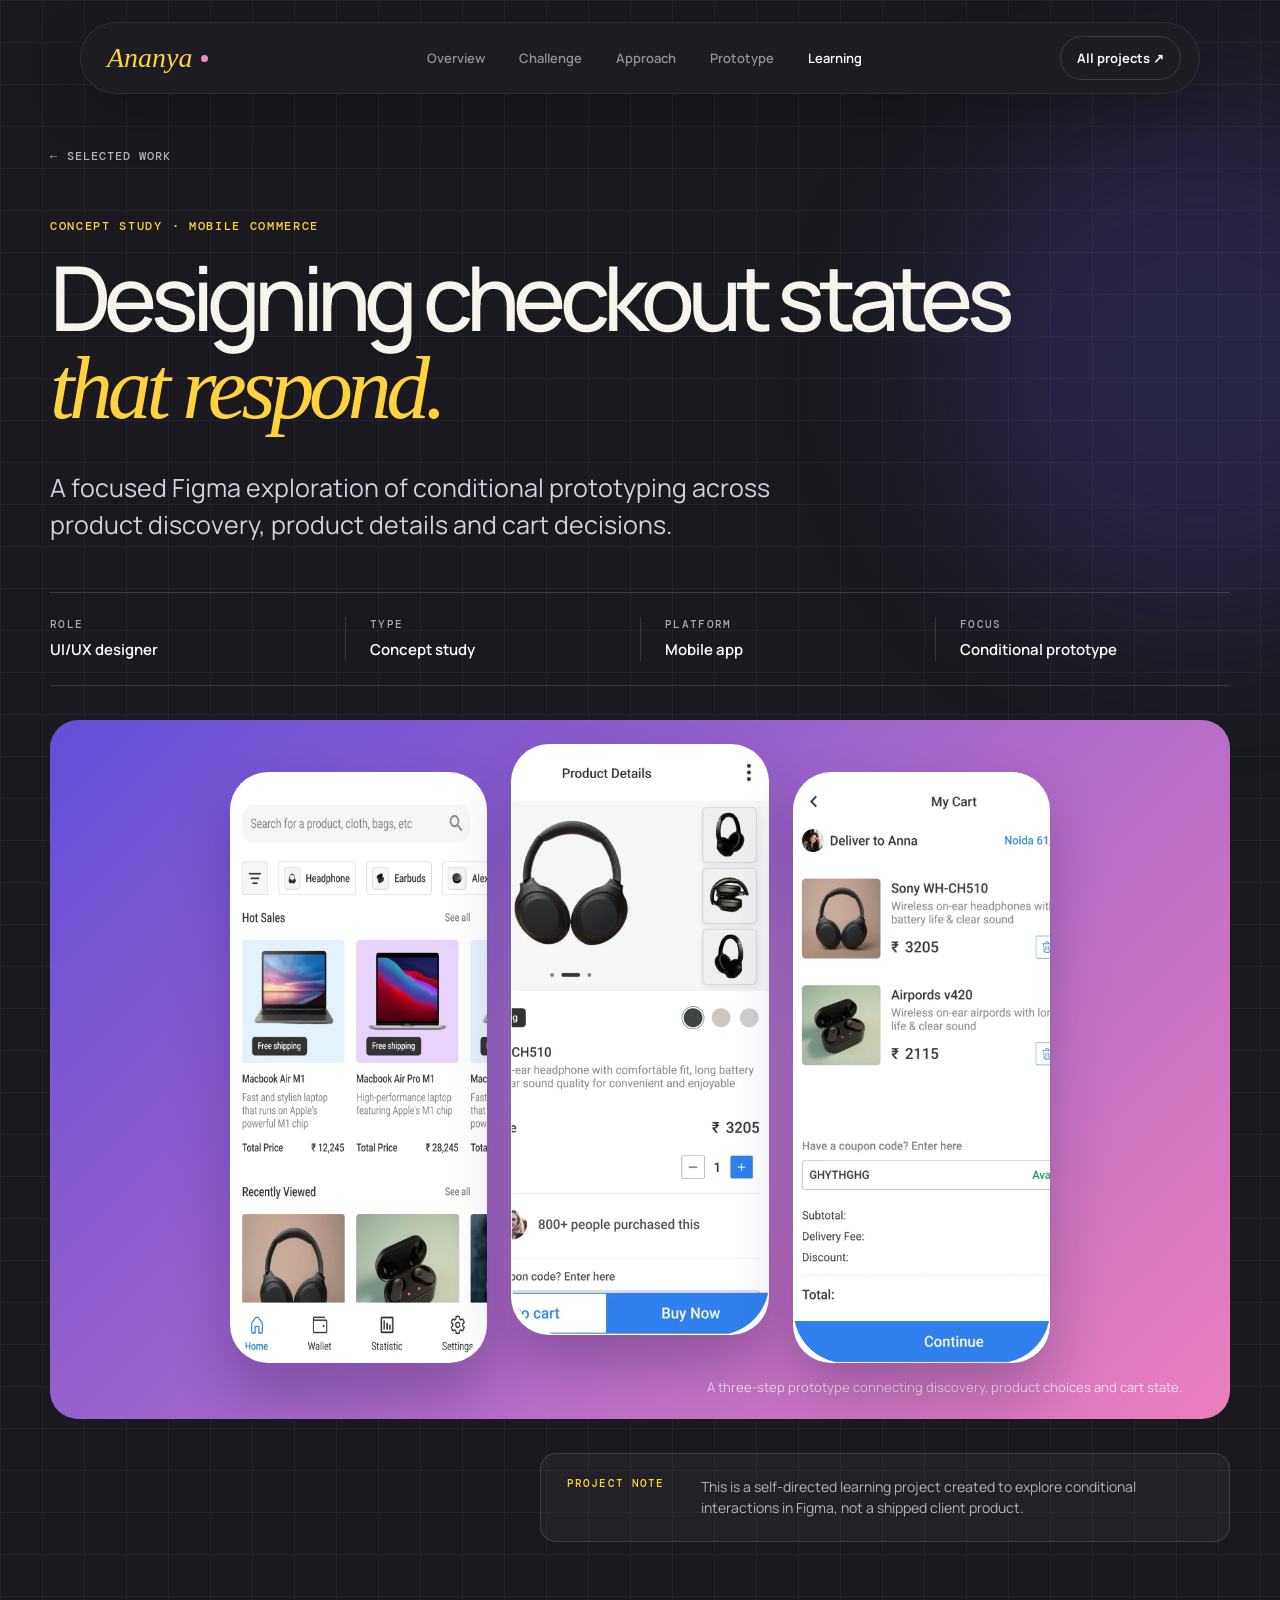
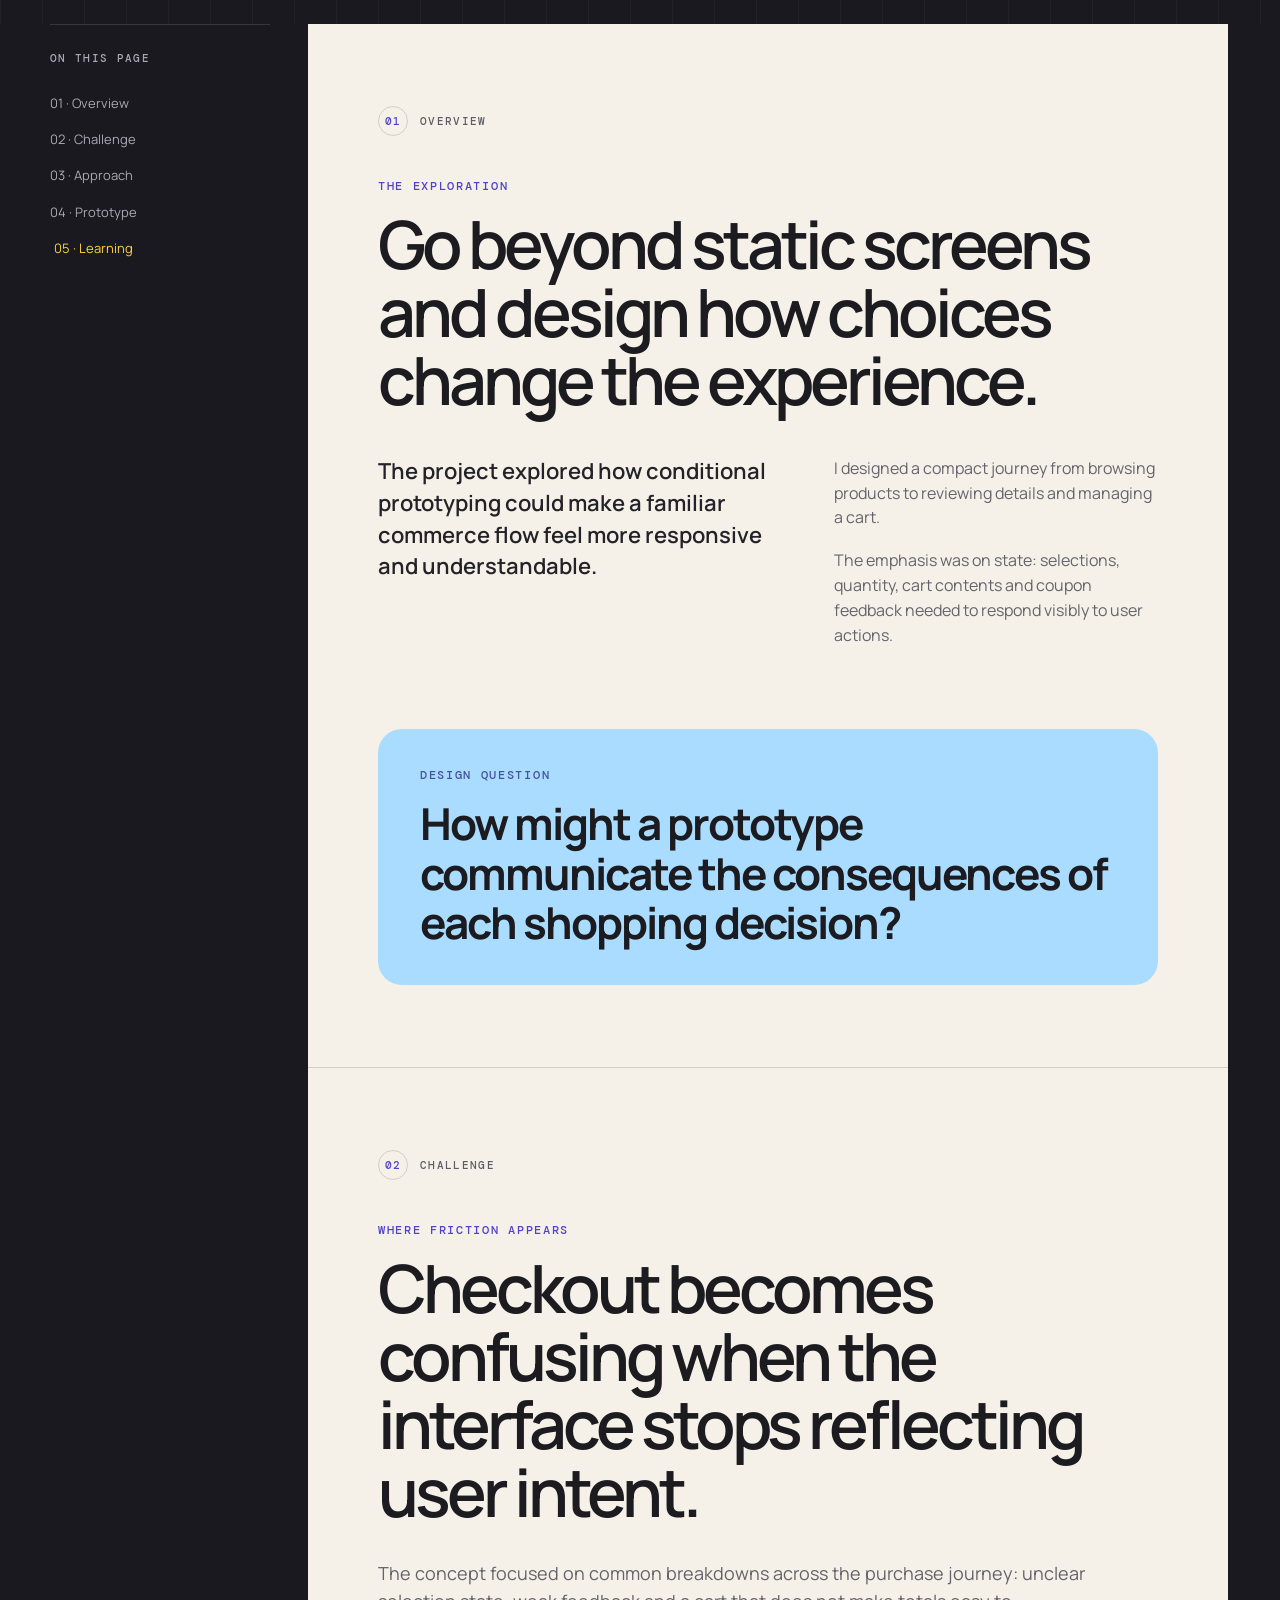
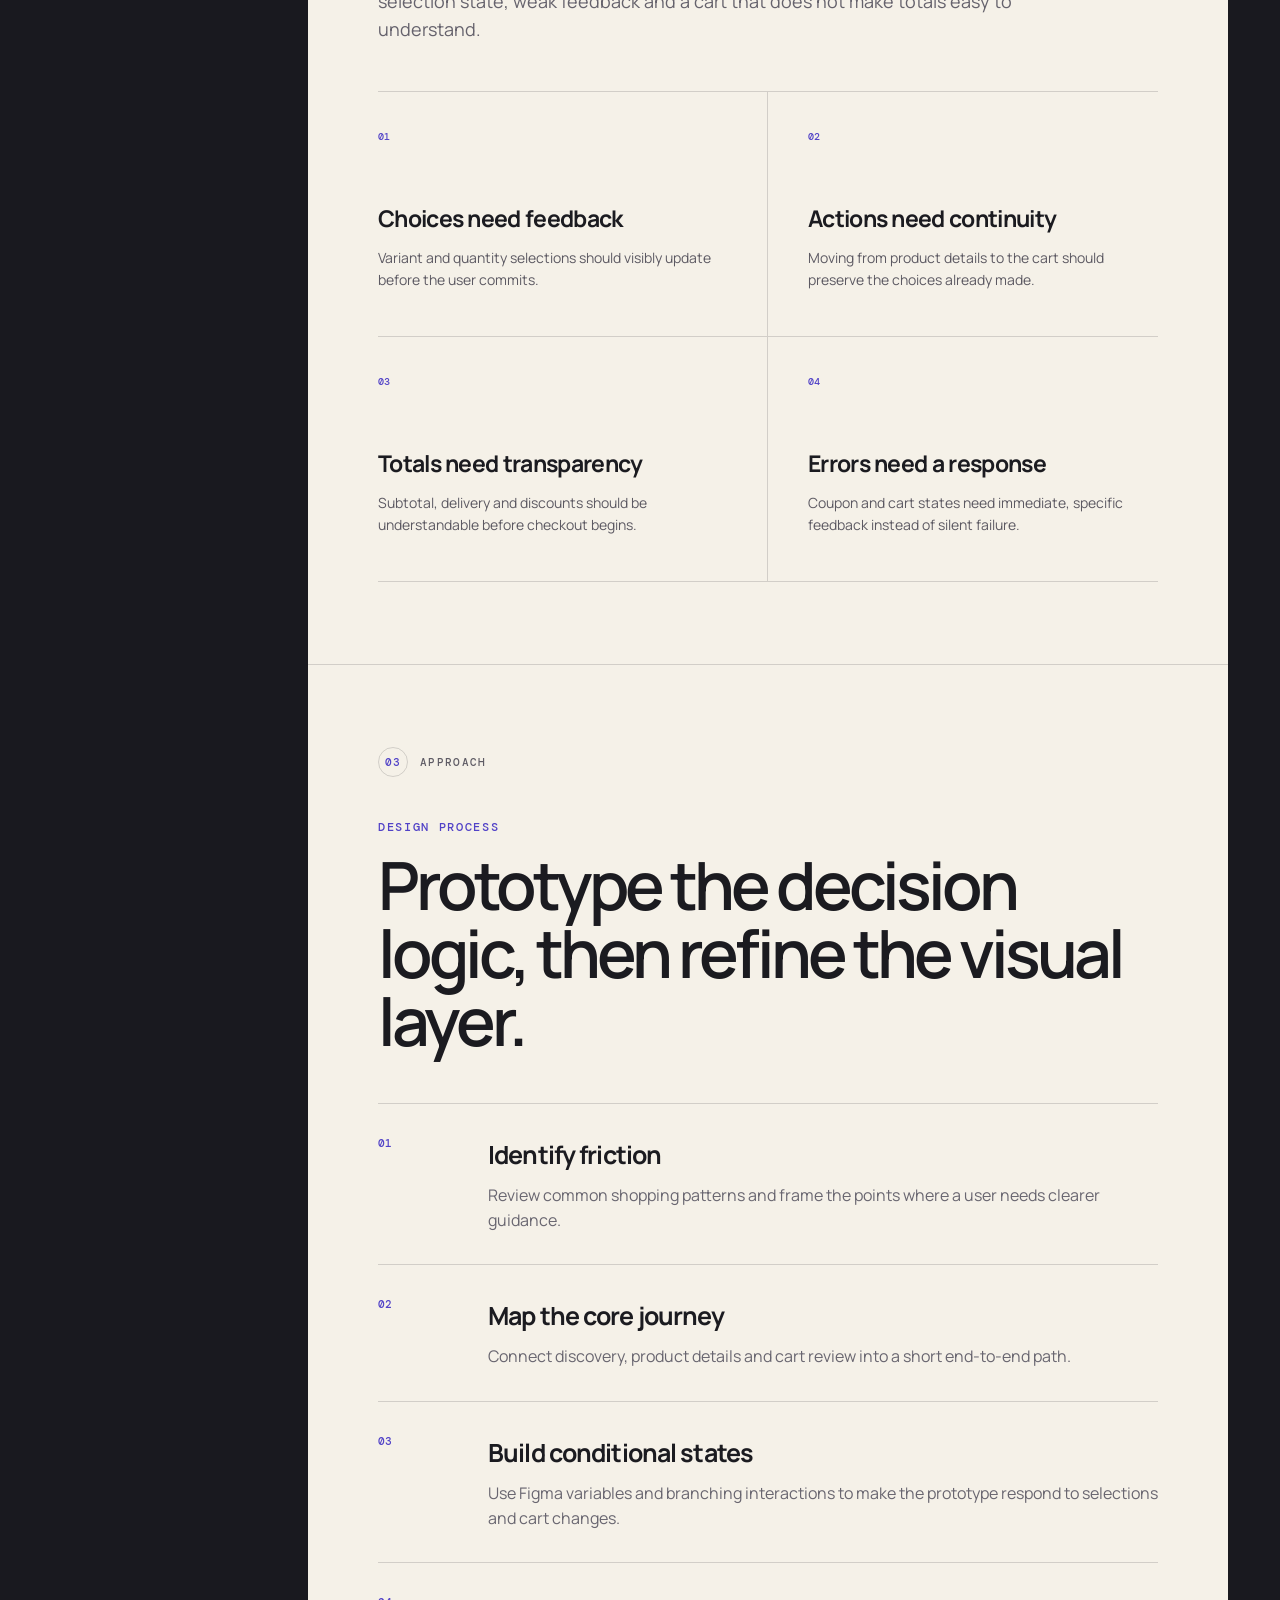
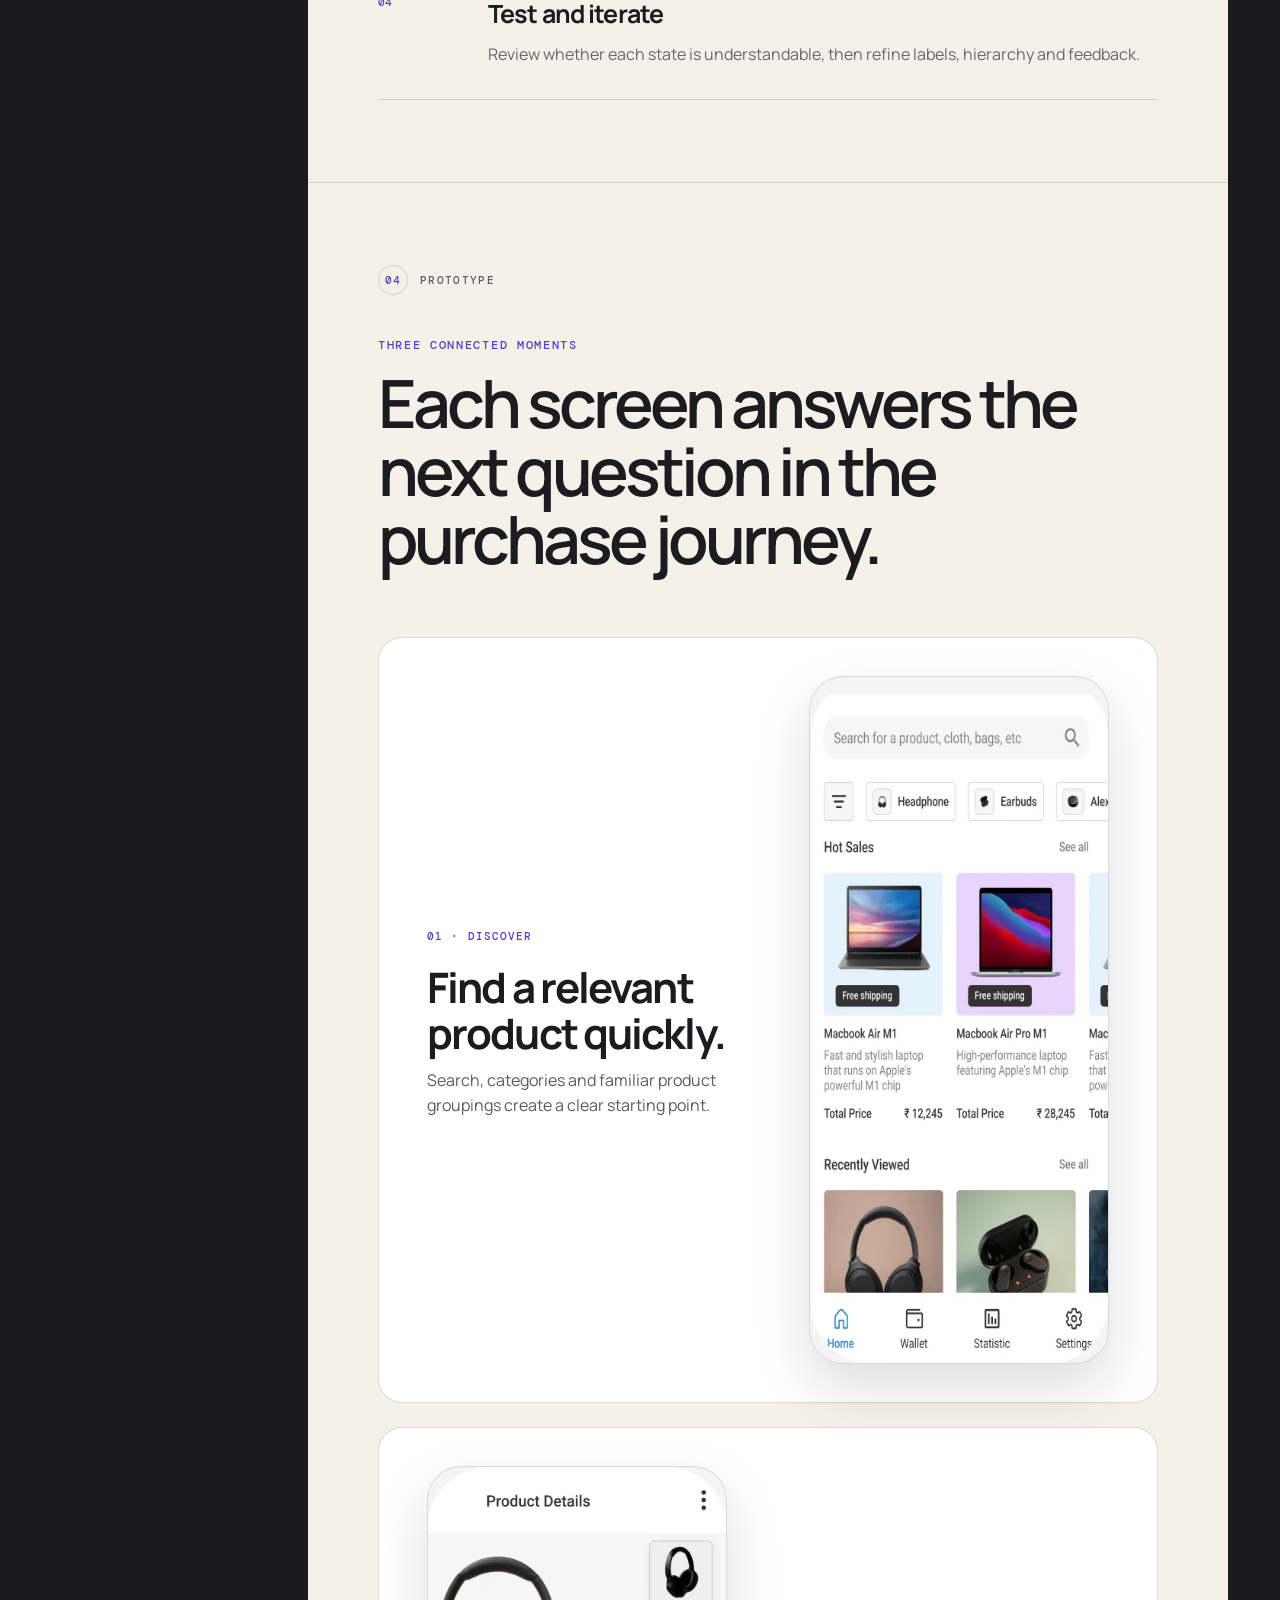
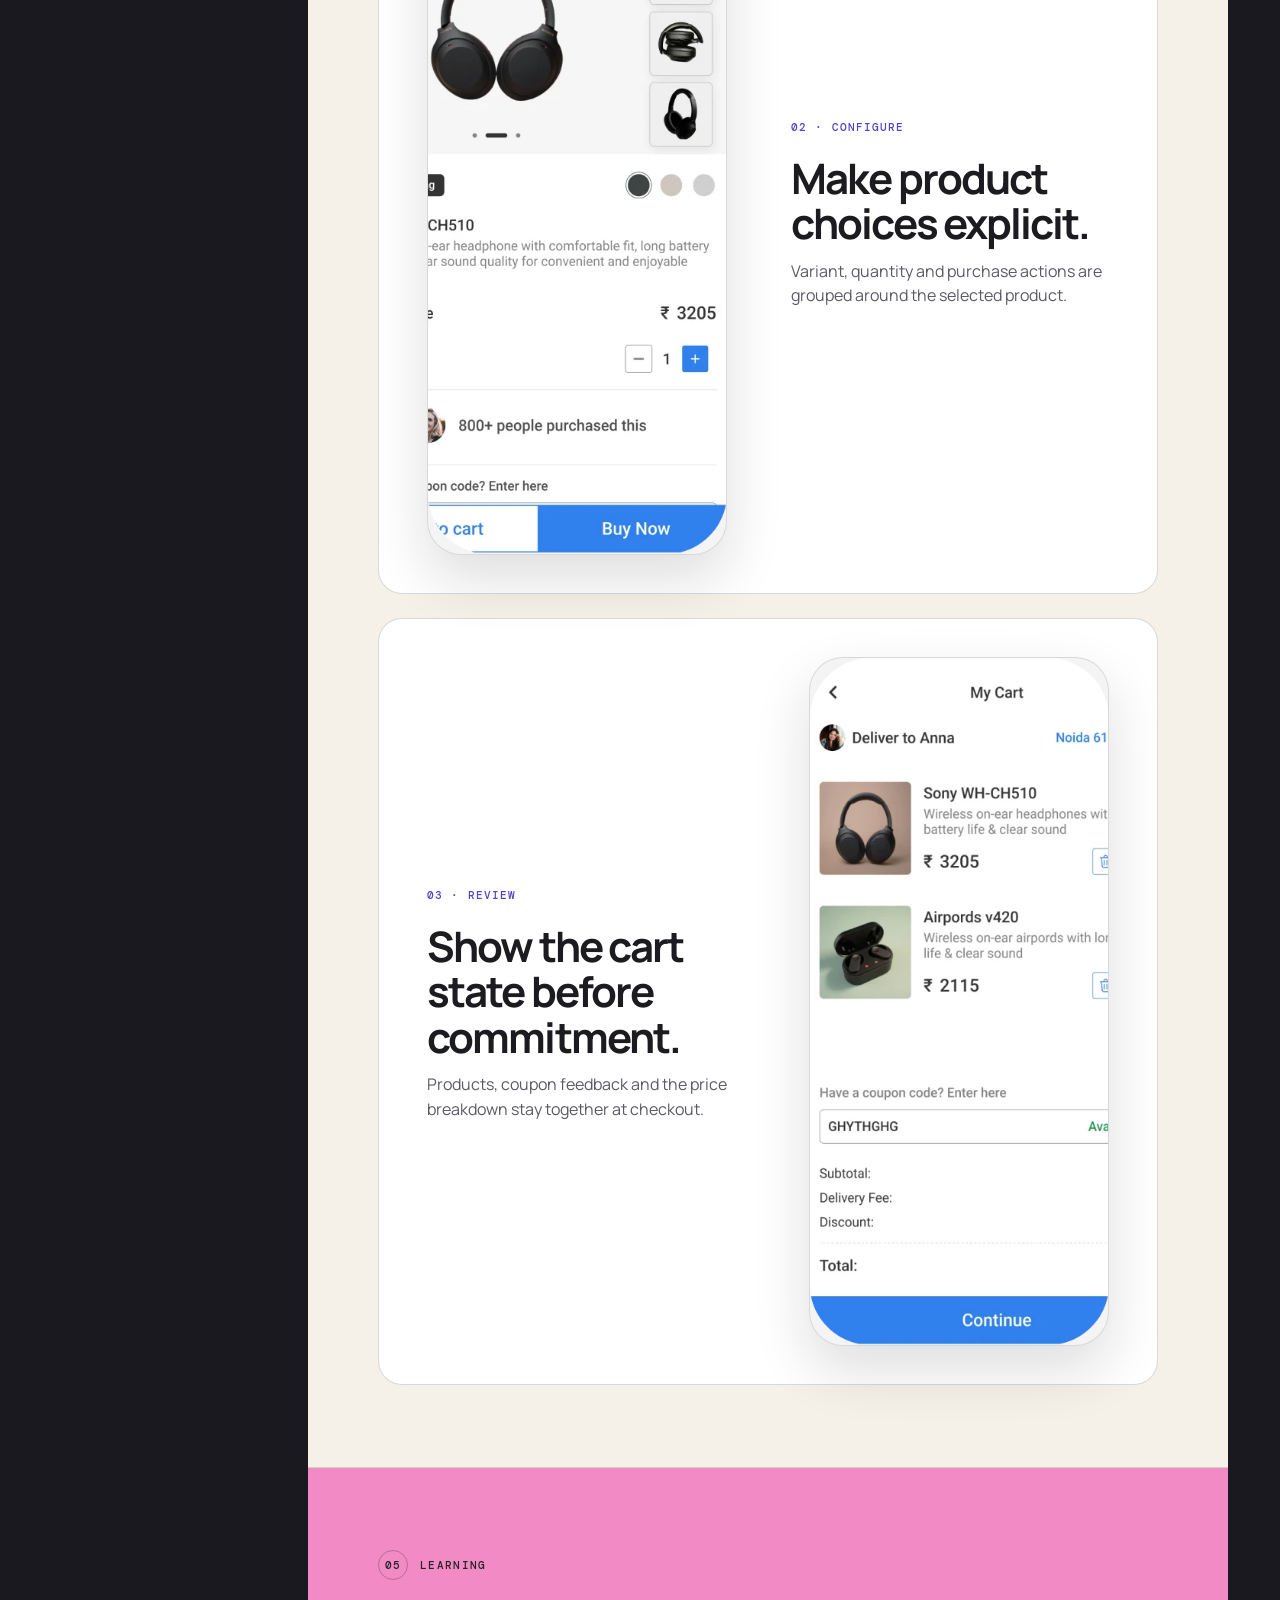
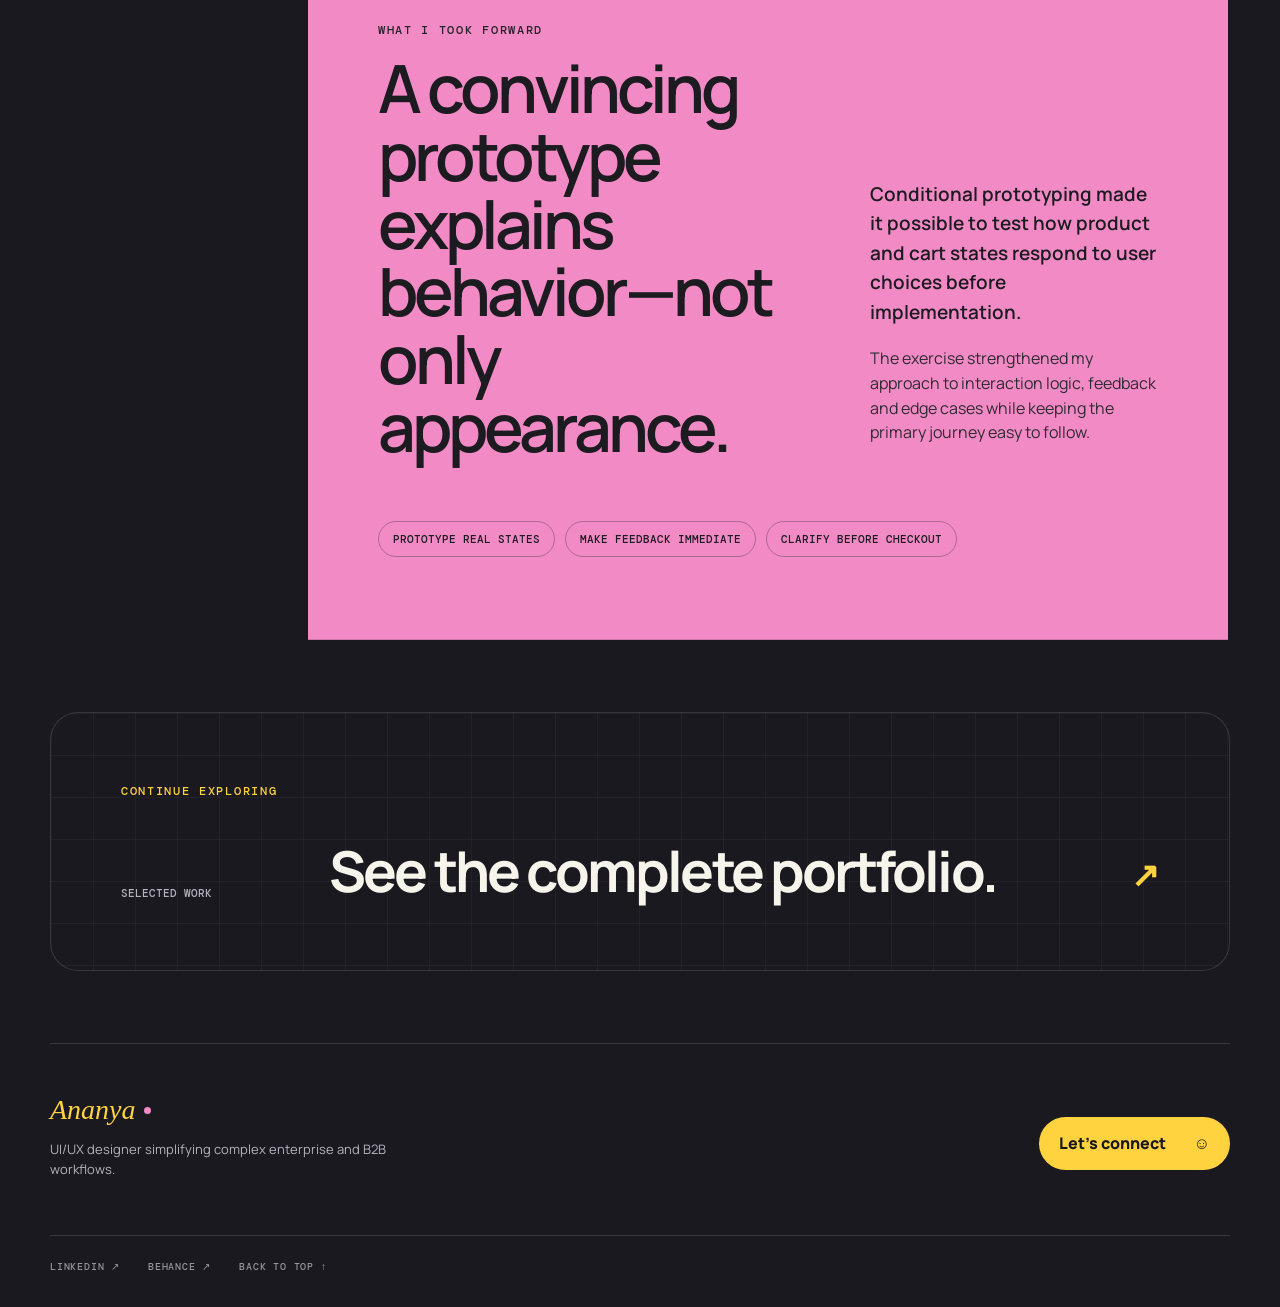
==== commit 517e7b96: "Improve recruiter-focused portfolio presentation" ====
--- a/e-commerce/index.html
+++ b/e-commerce/index.html
@@ -138,7 +138,7 @@
   </main>
 
   <footer class="case-footer">
-    <div><a class="brand" href="../index.html#top"><span class="brand-script">Ananya</span><span class="brand-dot"></span></a><p>UI/UX designer creating clear, scalable digital products.</p></div>
+    <div><a class="brand" href="../index.html#top"><span class="brand-script">Ananya</span><span class="brand-dot"></span></a><p>UI/UX designer simplifying complex enterprise and B2B workflows.</p></div>
     <a class="footer-cta" href="mailto:annanyasharma7918@gmail.com">Let’s connect <span aria-hidden="true">☺</span></a>
     <nav aria-label="Social links"><a href="https://www.linkedin.com/in/ananya-sharma-a677ab1b2" target="_blank" rel="noreferrer">LinkedIn ↗</a><a href="https://www.behance.net/ananyasharmadesigner/" target="_blank" rel="noreferrer">Behance ↗</a><a href="#main">Back to top ↑</a></nav>
   </footer>
--- a/case-study.css
+++ b/case-study.css
@@ -203,6 +203,18 @@
 .case-footer nav { grid-column: 1 / -1; padding-top: 24px; display: flex; gap: 28px; border-top: 1px solid var(--line); color: #96949e; font: 500 10px DM Mono, monospace; letter-spacing: .08em; text-transform: uppercase; }
 .case-footer nav a:hover { color: var(--yellow); }
 
+/* Keep long-form case studies scannable for hiring teams. */
+.case-hero{min-height:auto;padding-top:142px;padding-bottom:82px}
+.hero-copy h1{font-size:clamp(54px,7vw,96px)}
+.project-meta{margin-top:48px}
+.case-section{padding-top:82px;padding-bottom:82px}
+.section-label{margin-bottom:42px}
+.split-copy{margin-top:42px}
+.insight-grid,.process-list,.concept-grid{margin-top:48px}
+.final-designs{margin-top:88px}
+.design-shot{margin-top:52px}
+.next-case{margin-top:72px;margin-bottom:72px}
+
 .lightbox { width: min(96vw, 1440px); max-width: none; height: min(94vh, 1000px); max-height: none; padding: 52px 18px 16px; border: 1px solid rgba(255, 255, 255, .16); border-radius: 22px; background: #111116; color: #fff; box-shadow: 0 30px 100px rgba(0, 0, 0, .7); }
 .lightbox::backdrop { background: rgba(6, 6, 9, .84); backdrop-filter: blur(8px); }
 .lightbox-close { position: absolute; top: 10px; right: 14px; width: 36px; height: 36px; border: 0; border-radius: 50%; background: #2d2d35; font-size: 25px; line-height: 1; cursor: pointer; }
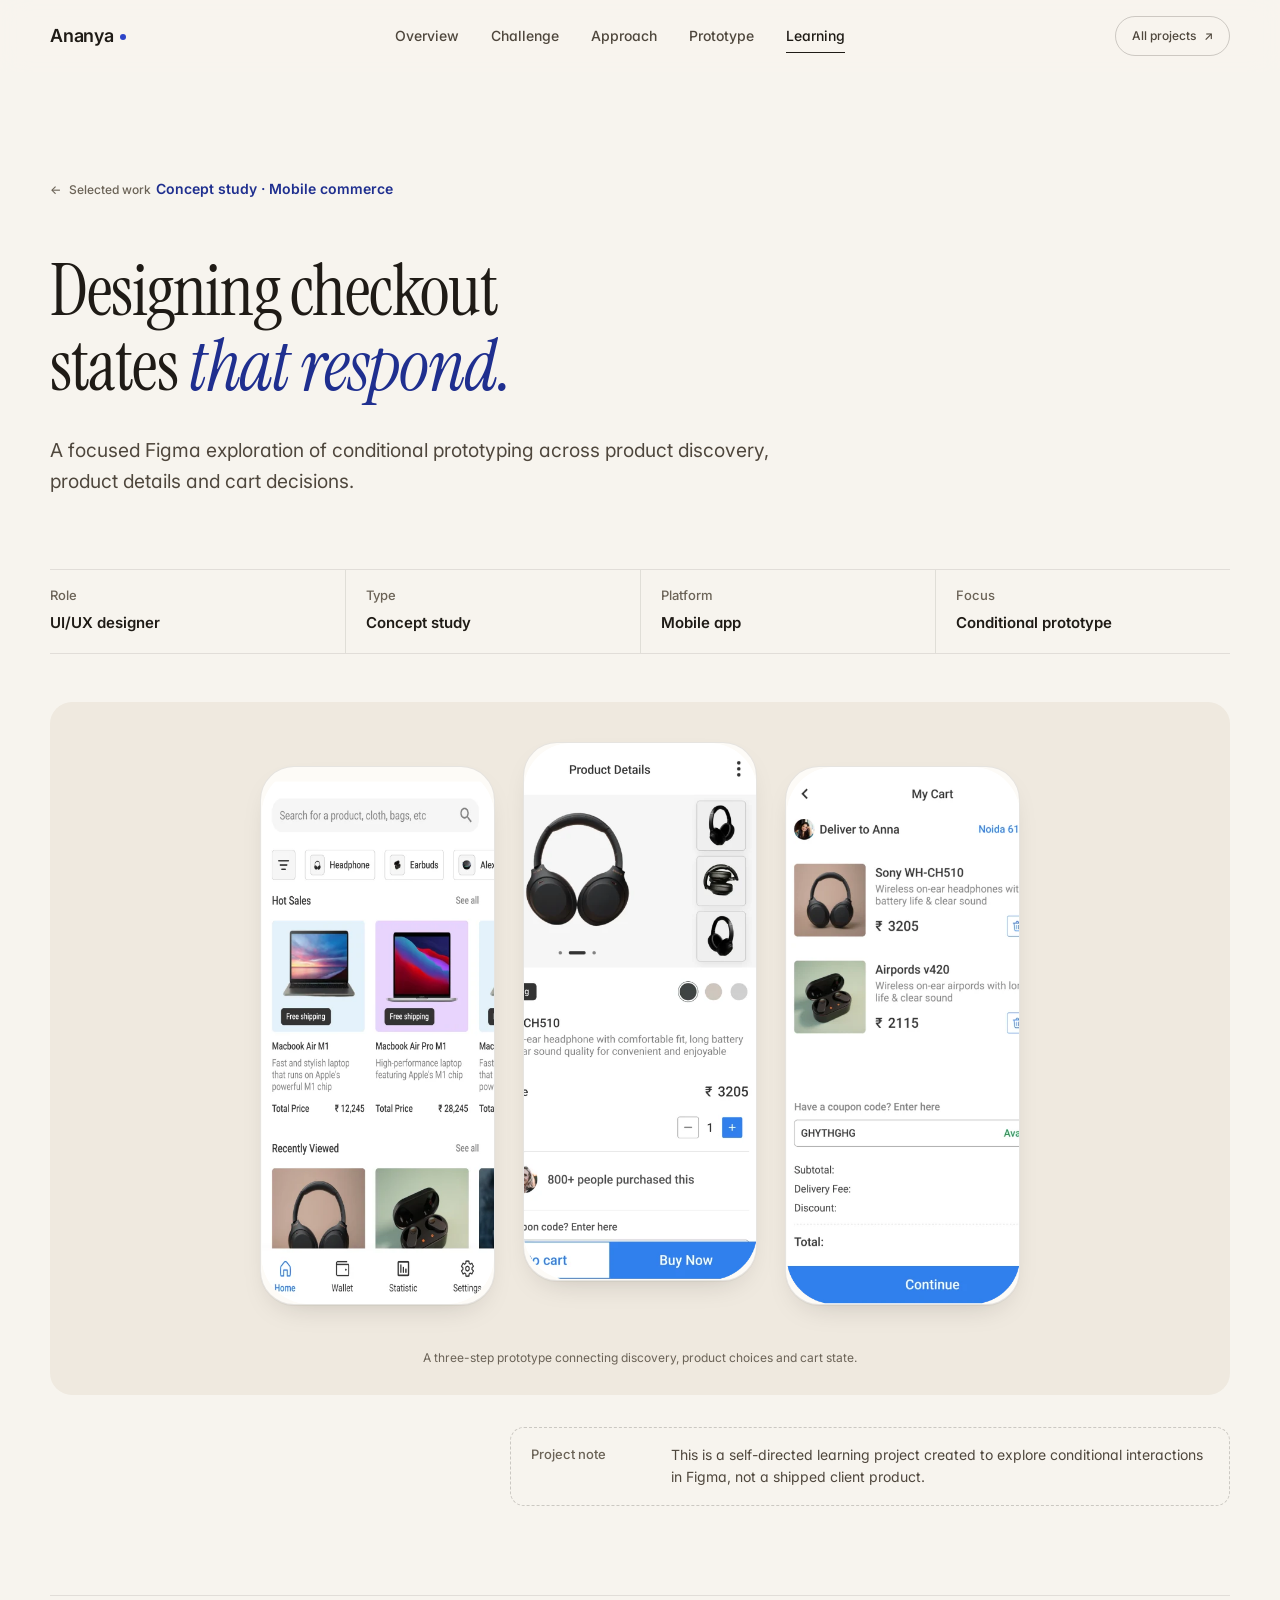
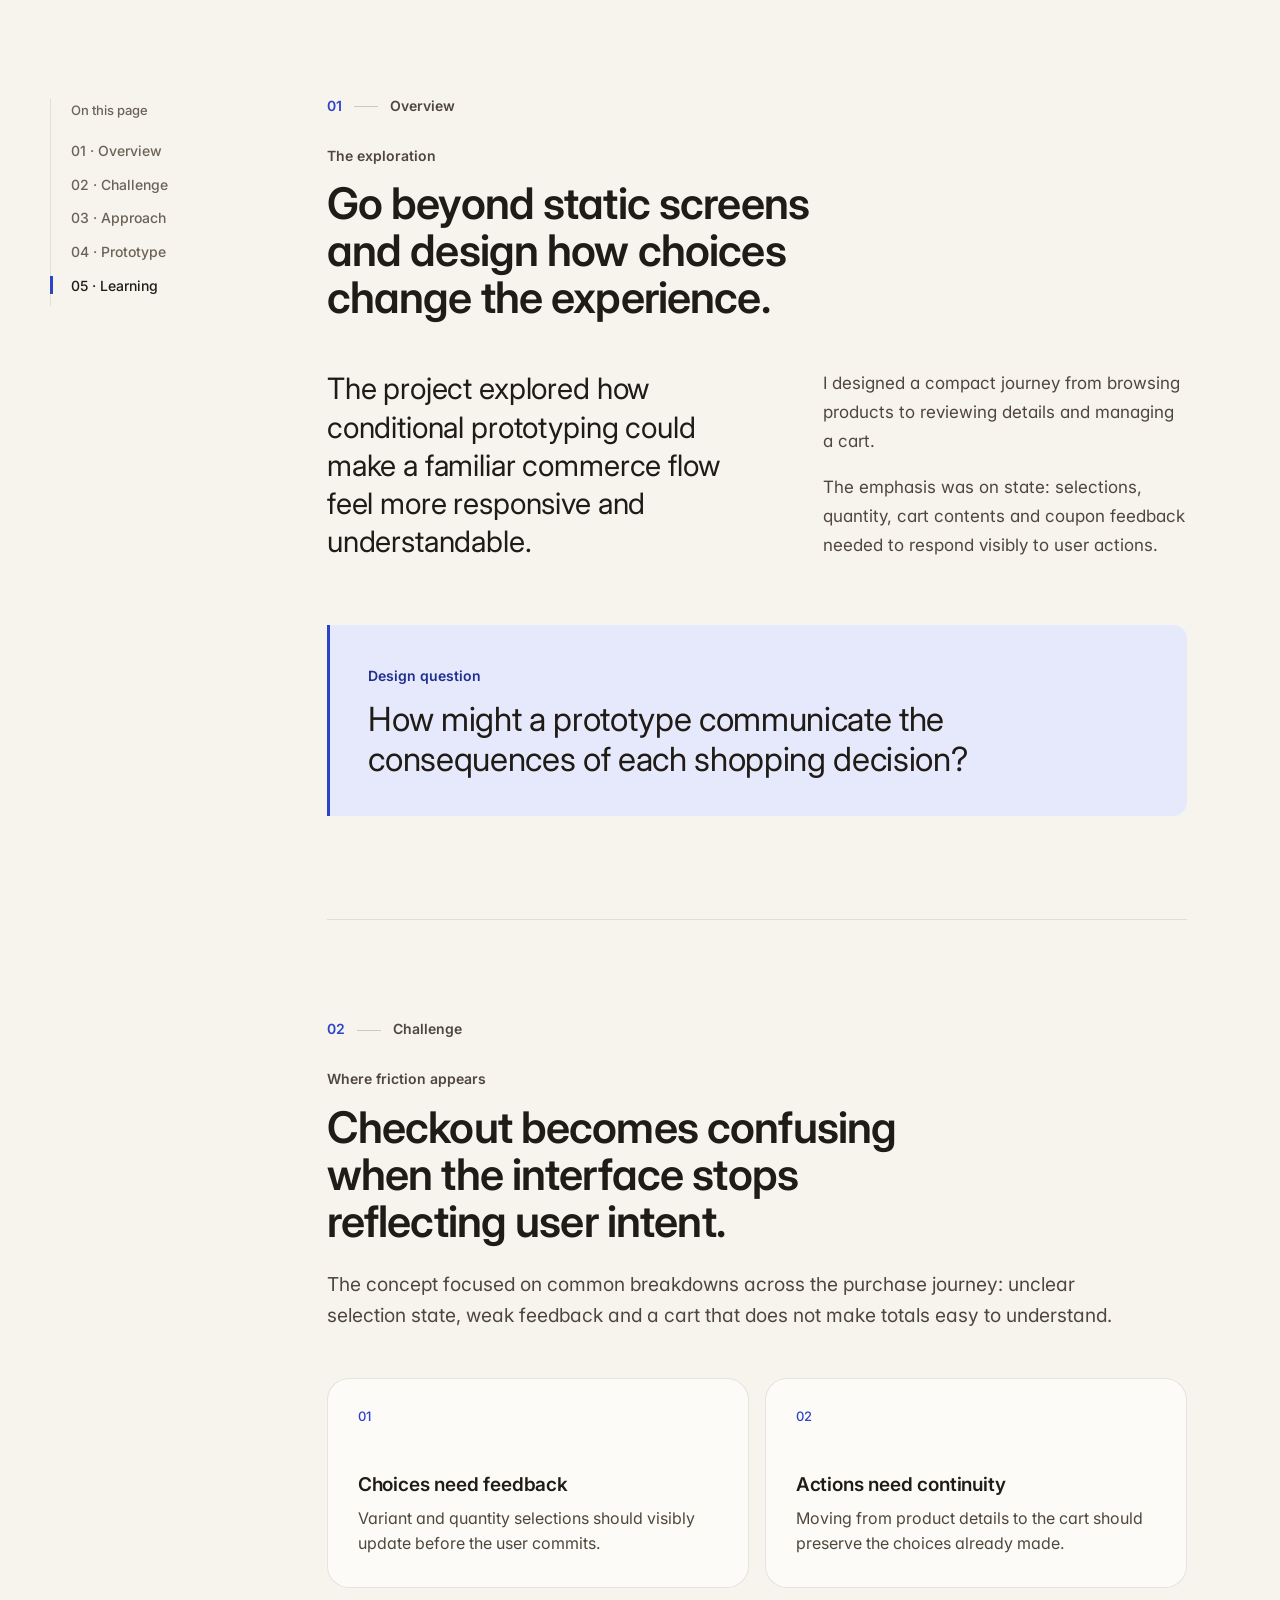
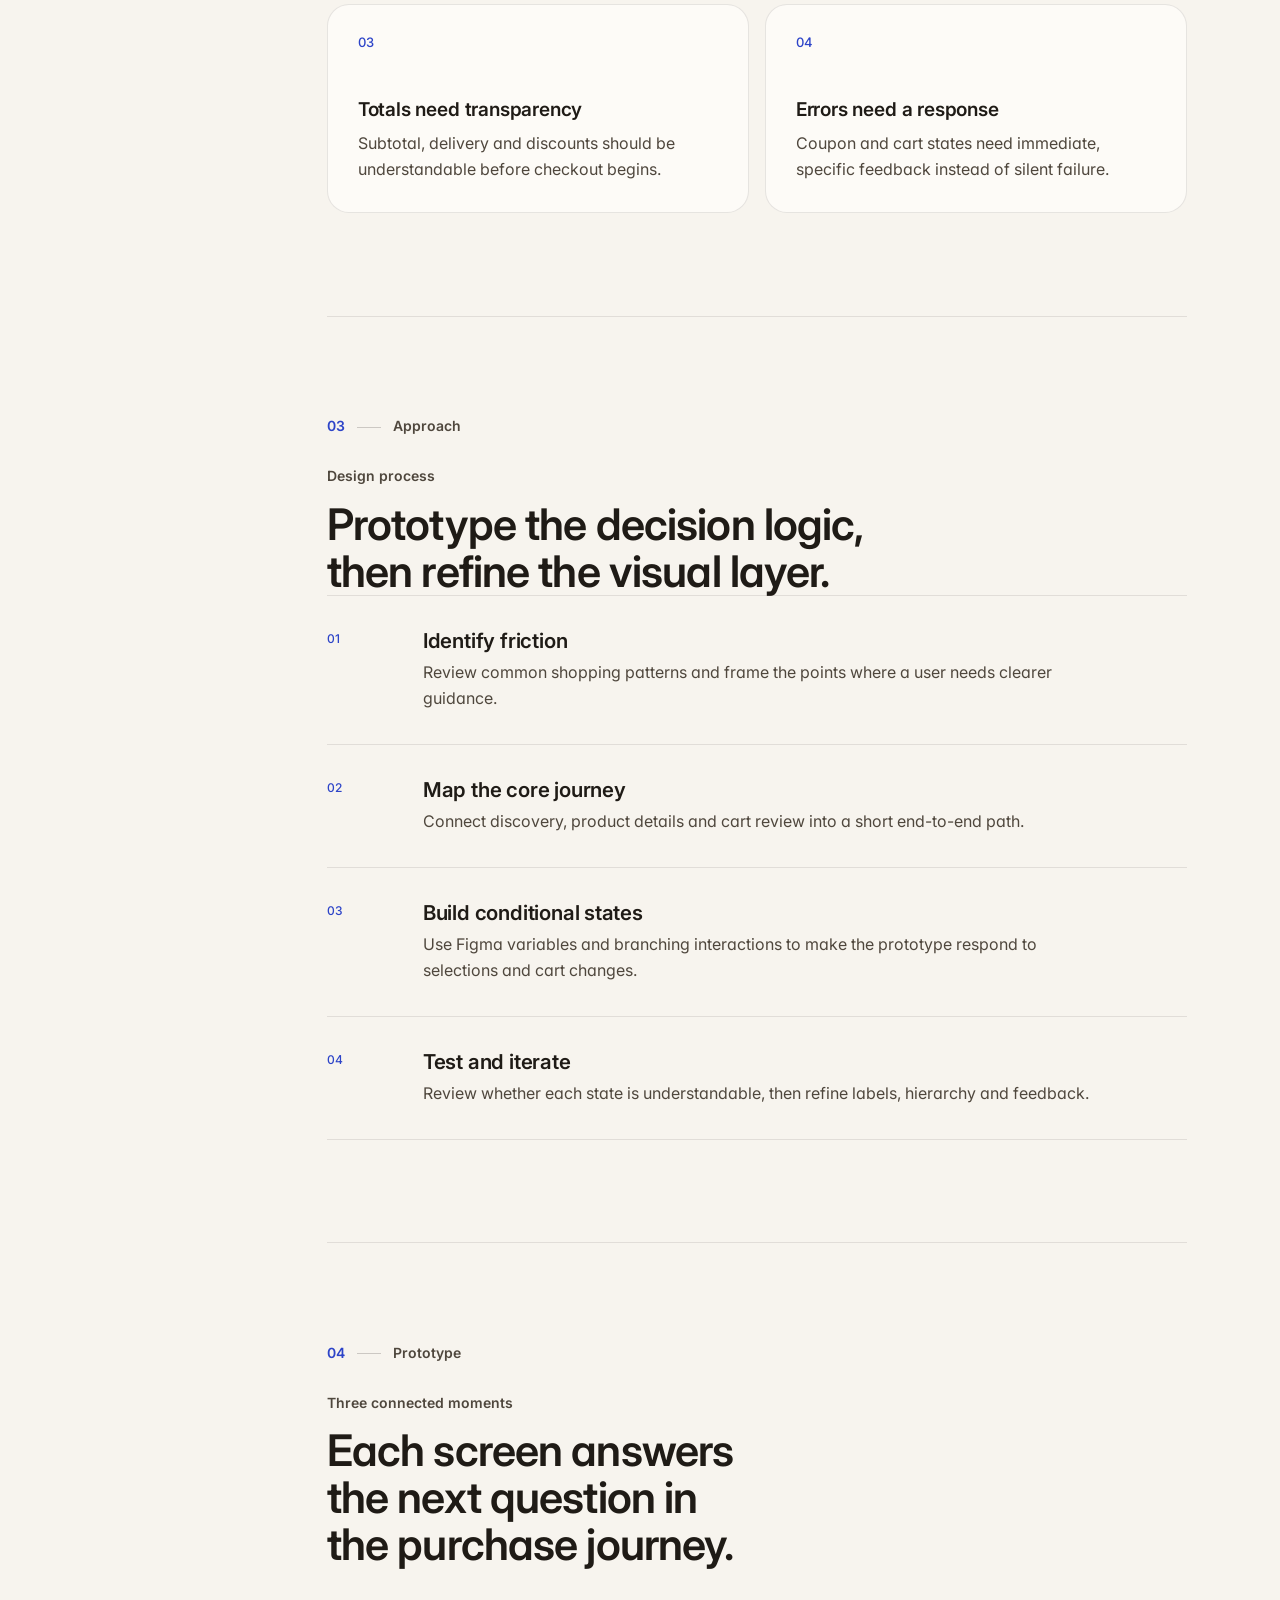
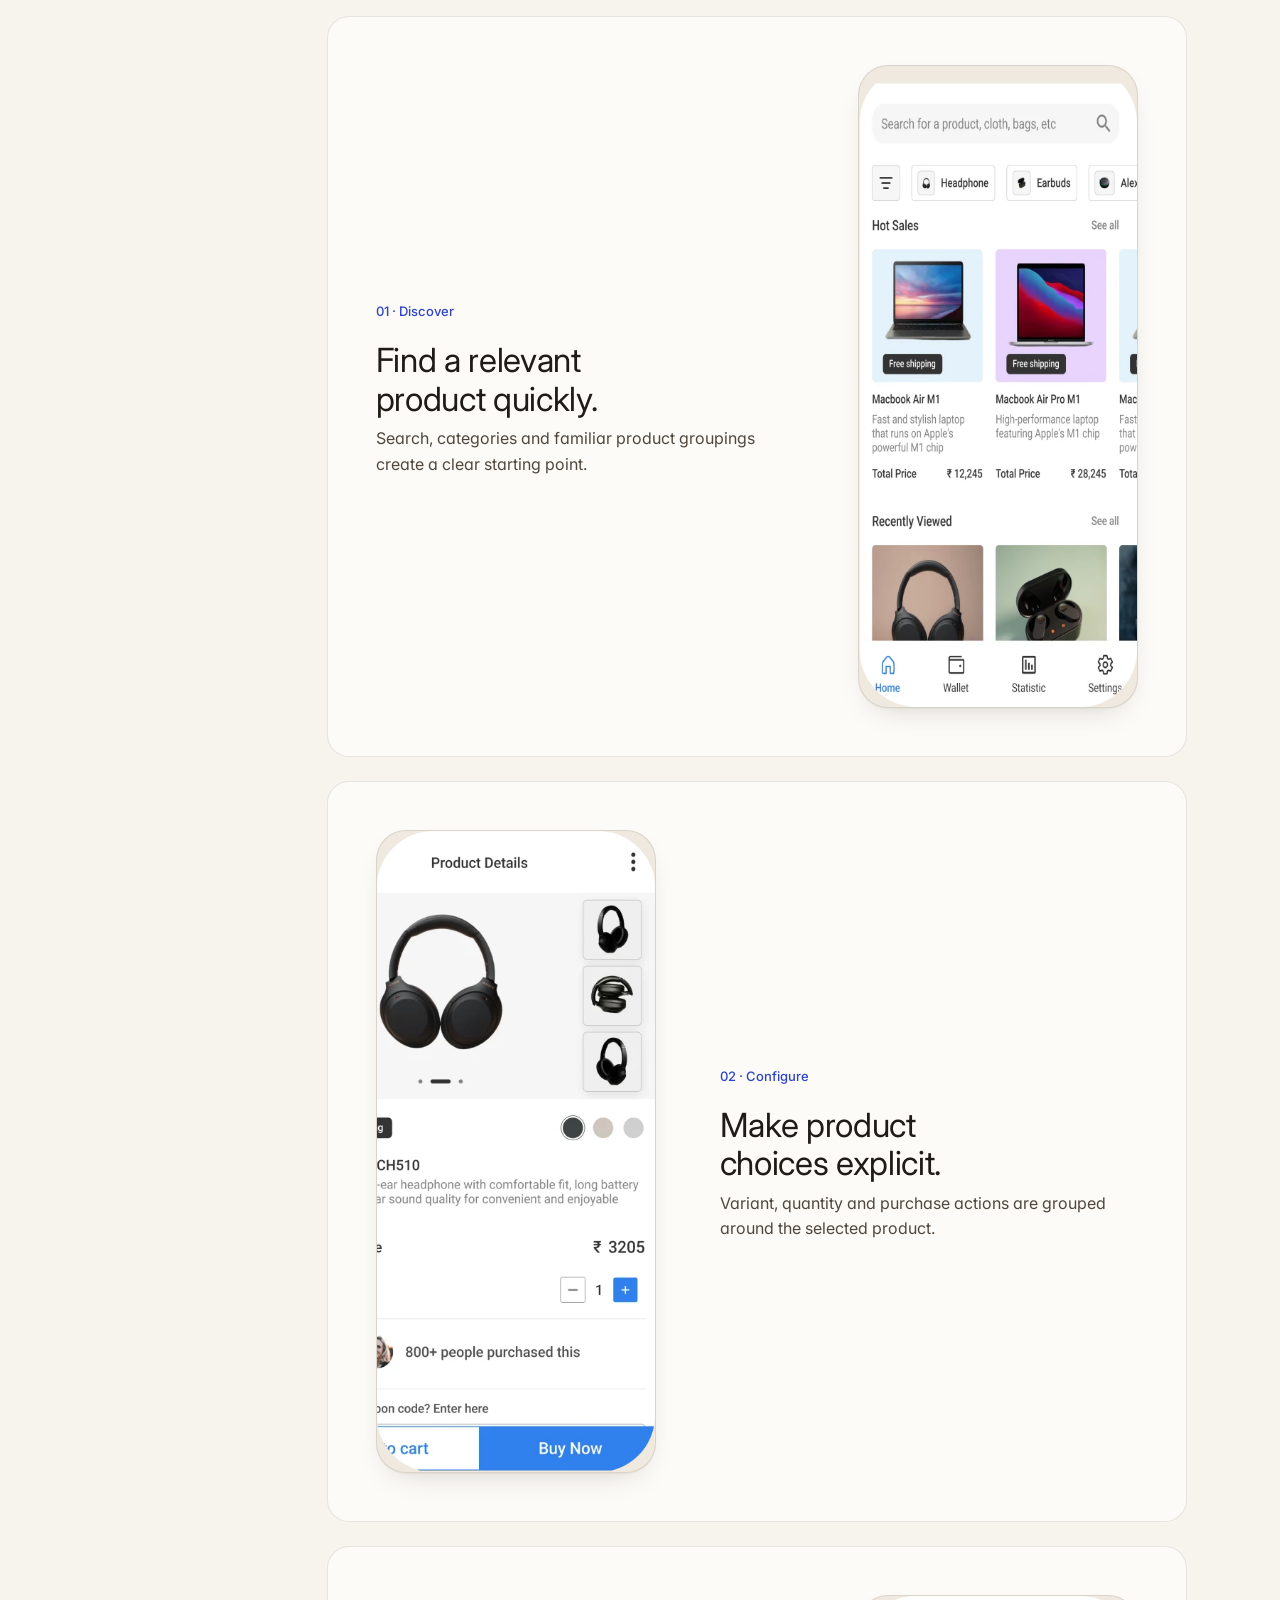
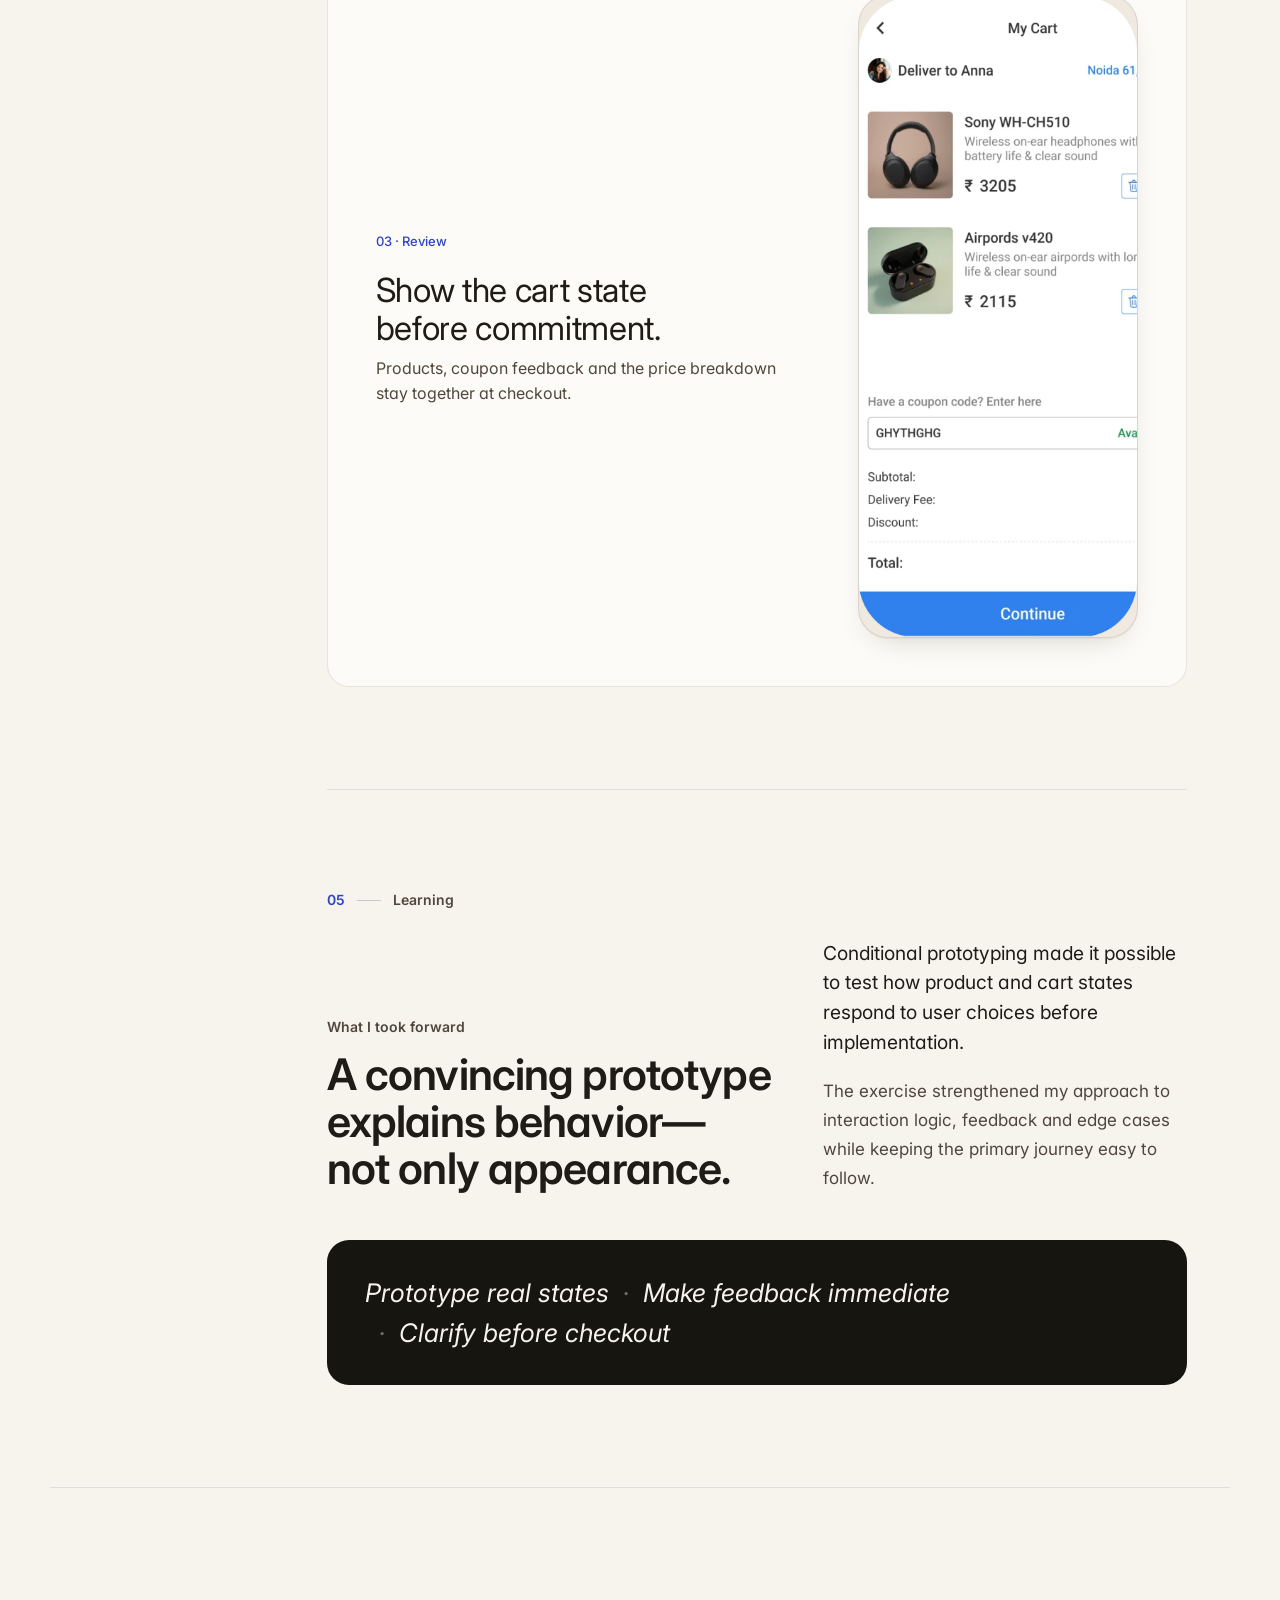
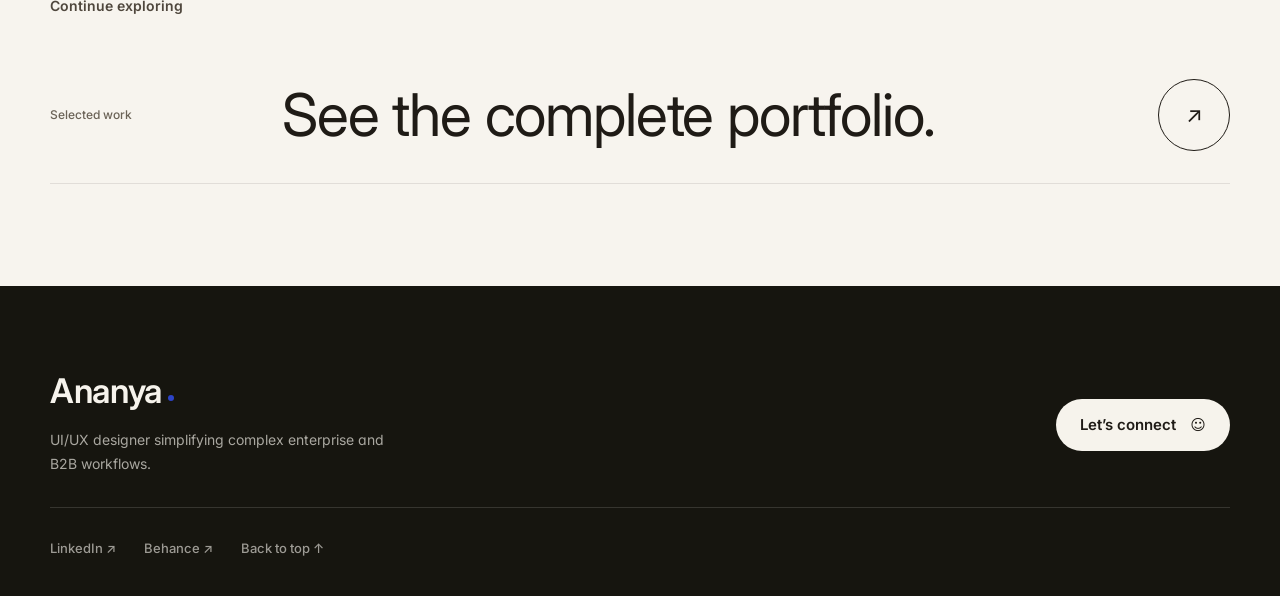
==== commit c38ff0be: "Redesign portfolio with a light, readable editorial system - Add ds.css shared design system (warm p" ====
--- a/e-commerce/index.html
+++ b/e-commerce/index.html
@@ -4,7 +4,7 @@
   <meta charset="utf-8">
   <meta name="viewport" content="width=device-width, initial-scale=1">
   <meta name="description" content="Ananya Sharma's interaction design study exploring conditional prototyping for a clearer mobile-commerce checkout.">
-  <meta name="theme-color" content="#17171d">
+  <meta name="theme-color" content="#f6f3ec">
   <meta property="og:title" content="Mobile Commerce — Ananya Sharma">
   <meta property="og:description" content="A product design exploration of conditional interactions across product, cart and checkout states.">
   <meta property="og:type" content="website">
@@ -12,7 +12,12 @@
   <title>Mobile Commerce — Ananya Sharma</title>
   <link rel="icon" href="../favicon.svg" type="image/svg+xml">
   <link rel="preload" href="../fonts/manrope-latin.woff2" as="font" type="font/woff2" crossorigin>
-  <link rel="stylesheet" href="../case-study.css?v=20260826-2">
+  <link rel="preconnect" href="https://fonts.googleapis.com">
+  <link rel="preconnect" href="https://fonts.gstatic.com" crossorigin>
+  <link href="https://fonts.googleapis.com/css2?family=Inter:wght@400;500;600;700&family=Instrument+Serif:ital@0;1&display=swap" rel="stylesheet">
+  <link rel="stylesheet" href="../ds.css?v=20261121-2">
+  <link rel="stylesheet" href="../case-study.css?v=20261121-2">
+  <link rel="stylesheet" href="../type.css?v=20261121-2">
   <script src="../case-study.js" defer></script>
   <script src="../analytics.js" defer></script>
 </head>
@@ -29,7 +34,7 @@
   </header>
 
   <main id="main">
-    <section class="case-hero grid-bg">
+    <section class="case-hero">
       <div class="hero-copy reveal">
         <a class="breadcrumb" href="../index.html#projects"><span aria-hidden="true">←</span> Selected work</a>
         <p class="kicker">Concept study · Mobile commerce</p>
@@ -131,7 +136,7 @@
       </div>
     </div>
 
-    <section class="next-case grid-bg">
+    <section class="next-case">
       <p class="eyebrow">Continue exploring</p>
       <a href="../index.html#projects"><span>Selected work</span><strong>See the complete portfolio.</strong><b aria-hidden="true">↗</b></a>
     </section>
--- a/ds.css
+++ b/ds.css
@@ -0,0 +1,161 @@
+/* ==========================================================================
+   Ananya Sharma — Design System ("Field Notes")
+   Light, editorial, research-led. Loaded BEFORE page stylesheets.
+   Display: Instrument Serif (Google Fonts) · Body: Manrope · Labels: DM Mono
+   ========================================================================== */
+
+@font-face{font-family:Manrope;font-style:normal;font-weight:400 800;font-display:swap;src:url("fonts/manrope-latin.woff2") format("woff2")}
+@font-face{font-family:"DM Mono";font-style:normal;font-weight:400;font-display:swap;src:url("fonts/dm-mono-400-latin.woff2") format("woff2")}
+@font-face{font-family:"DM Mono";font-style:normal;font-weight:500;font-display:swap;src:url("fonts/dm-mono-500-latin.woff2") format("woff2")}
+
+:root{
+  /* Color — warm paper + ink + one accent */
+  --paper:#f6f3ec;          /* page background */
+  --paper-2:#efeadf;        /* sunken panels, alt sections */
+  --card:#fffdf8;           /* raised surfaces */
+  --ink:#1b1a17;            /* primary text */
+  --ink-2:#4a463f;          /* secondary text */
+  --ink-3:#7a7468;          /* tertiary / meta */
+  --line:rgba(27,26,23,.12);
+  --line-strong:rgba(27,26,23,.24);
+  --accent:#2d44c8;         /* ink blue — links, highlights, focus */
+  --accent-ink:#1f2f8f;     /* accent text on light */
+  --accent-soft:#e6e9fb;    /* highlight wash */
+  --marker:#f3d36b;         /* sparing highlighter for emphasis only */
+  --dark:#16150f;           /* footer / inverse sections */
+  --dark-ink:#f6f3ec;
+
+  /* Type */
+  --font-display:"Instrument Serif",Georgia,"Times New Roman",serif;
+  --font-body:Manrope,system-ui,-apple-system,"Segoe UI",Arial,sans-serif;
+  --font-mono:"DM Mono",ui-monospace,SFMono-Regular,Menlo,monospace;
+  --fs-display:clamp(48px,7.4vw,104px);
+  --fs-h1:clamp(40px,5.6vw,76px);
+  --fs-h2:clamp(32px,4vw,54px);
+  --fs-h3:clamp(20px,1.8vw,24px);
+  --fs-lead:clamp(18px,1.5vw,21px);
+  --fs-body:16px;
+  --fs-small:14px;
+  --fs-label:12px;
+
+  /* Space & layout */
+  --shell:min(1180px,calc(100vw - 48px));
+  --prose:66ch;
+  --s-1:8px;--s-2:16px;--s-3:24px;--s-4:32px;--s-5:48px;--s-6:72px;--s-7:112px;
+  --section:clamp(72px,10vw,136px);
+  --radius:14px;--radius-lg:22px;--radius-pill:999px;
+  --shadow:0 1px 0 rgba(27,26,23,.04),0 12px 32px -18px rgba(27,26,23,.28);
+  --ease:cubic-bezier(.2,.7,.2,1);
+}
+
+/* Base ------------------------------------------------------------------ */
+*,*::before,*::after{box-sizing:border-box}
+html{scroll-behavior:smooth;scroll-padding-top:96px;-webkit-text-size-adjust:100%}
+body{margin:0;background:var(--paper);color:var(--ink);font:400 var(--fs-body)/1.65 var(--font-body);-webkit-font-smoothing:antialiased;text-rendering:optimizeLegibility}
+body.menu-open{overflow:hidden}
+img,svg,video{display:block;max-width:100%;height:auto}
+a{color:inherit;text-decoration:none}
+p{margin:0 0 1em}
+h1,h2,h3,h4{margin:0;font-weight:400;color:var(--ink);text-wrap:balance}
+h1,h2{font-family:var(--font-display);letter-spacing:-.015em;line-height:1.02}
+h1{font-size:var(--fs-h1)}
+h2{font-size:var(--fs-h2)}
+h3{font:600 var(--fs-h3)/1.3 var(--font-body);letter-spacing:-.01em}
+h1 em,h2 em,h1 span,h2 span{font-style:italic}
+::selection{background:var(--accent-soft);color:var(--accent-ink)}
+:focus-visible{outline:2px solid var(--accent);outline-offset:4px;border-radius:4px}
+.skip-link{position:fixed;top:-80px;left:16px;z-index:200;background:var(--ink);color:var(--paper);padding:10px 16px;border-radius:8px}
+.skip-link:focus{top:16px}
+
+/* Layout helpers -------------------------------------------------------- */
+.shell{width:var(--shell);margin-inline:auto}
+.section{padding-block:var(--section)}
+.section-alt{background:var(--paper-2)}
+.rule{border:0;border-top:1px solid var(--line);margin:0}
+.prose{max-width:var(--prose)}
+.lead{font-size:var(--fs-lead);line-height:1.55;color:var(--ink-2);max-width:60ch}
+
+/* Labels ---------------------------------------------------------------- */
+.eyebrow,.kicker,.label{display:inline-flex;align-items:center;gap:10px;margin:0 0 var(--s-3);font:500 var(--fs-label)/1.2 var(--font-mono);letter-spacing:0;text-transform:none;color:var(--ink-3)}
+.eyebrow::before,.kicker::before{content:"";width:18px;height:1px;background:currentColor}
+.index-num{font:500 var(--fs-label) var(--font-mono);color:var(--accent);letter-spacing:0}
+.mark{background:linear-gradient(transparent 58%,var(--marker) 58%,var(--marker) 90%,transparent 90%);padding-inline:.08em}
+
+/* Buttons & links ------------------------------------------------------- */
+.btn{display:inline-flex;align-items:center;gap:10px;min-height:46px;padding:0 20px;border-radius:var(--radius-pill);font:600 15px/1 var(--font-body);border:1px solid var(--ink);transition:background .2s var(--ease),color .2s var(--ease),transform .2s var(--ease)}
+.btn-primary{background:var(--ink);color:var(--paper)}
+.btn-primary:hover{background:var(--accent);border-color:var(--accent)}
+.btn-ghost{background:transparent;color:var(--ink)}
+.btn-ghost:hover{background:var(--ink);color:var(--paper)}
+.btn .arrow{transition:transform .2s var(--ease)}
+.btn:hover .arrow{transform:translate(2px,-2px)}
+.link{color:var(--accent-ink);text-decoration:underline;text-decoration-thickness:1px;text-underline-offset:4px}
+.link:hover{text-decoration-thickness:2px}
+
+/* Chips / tags ---------------------------------------------------------- */
+.chip{display:inline-flex;align-items:center;min-height:28px;padding:0 12px;border:1px solid var(--line-strong);border-radius:var(--radius-pill);font:500 13px/1 var(--font-mono);letter-spacing:0;color:var(--ink-2);background:transparent}
+.chip-accent{border-color:transparent;background:var(--accent-soft);color:var(--accent-ink)}
+.chip-muted{border-style:dashed;color:var(--ink-3)}
+
+/* Surfaces -------------------------------------------------------------- */
+.card{background:var(--card);border:1px solid var(--line);border-radius:var(--radius-lg)}
+.frame{background:var(--card);border:1px solid var(--line);border-radius:var(--radius);overflow:hidden;box-shadow:var(--shadow)}
+.frame img{width:100%}
+
+/* Meta grid (Role / Scope / Ownership …) -------------------------------- */
+.meta-grid{display:grid;grid-template-columns:repeat(auto-fit,minmax(150px,1fr));gap:0;border-block:1px solid var(--line);margin:0}
+.meta-grid>div{padding:18px 20px 18px 0}
+.meta-grid>div+div{padding-left:20px;border-left:1px solid var(--line)}
+.meta-grid dt{font:500 13px/1.2 var(--font-mono);letter-spacing:0;text-transform:none;color:var(--ink-3);margin-bottom:6px}
+.meta-grid dd{margin:0;font-weight:600;color:var(--ink)}
+
+/* Site header (shared by home + case studies) --------------------------- */
+.site-header,.case-header{position:sticky;top:0;z-index:50;height:72px;display:flex;align-items:center;justify-content:space-between;gap:24px;padding-inline:max(24px,calc((100vw - 1180px)/2));background:color-mix(in srgb,var(--paper) 88%,transparent);backdrop-filter:saturate(1.4) blur(14px);-webkit-backdrop-filter:saturate(1.4) blur(14px);border-bottom:1px solid transparent;transition:border-color .2s}
+.site-header.scrolled,.case-header.scrolled{border-bottom-color:var(--line)}
+.brand{display:inline-flex;align-items:baseline;gap:6px;font:400 26px/1 var(--font-display);color:var(--ink)}
+.brand-script{font-style:italic}
+.brand-dot{width:6px;height:6px;border-radius:50%;background:var(--accent);transform:translateY(-2px)}
+.nav-links,.desktop-nav{display:flex;gap:32px;font-size:14px;font-weight:500;color:var(--ink-2)}
+.nav-links a,.desktop-nav a{position:relative;padding-block:6px}
+.nav-links a:hover,.desktop-nav a:hover,.desktop-nav a.active,.desktop-nav a[aria-current]{color:var(--ink)}
+.nav-links a::after,.desktop-nav a::after{content:"";position:absolute;left:0;right:0;bottom:0;height:1px;background:currentColor;transform:scaleX(0);transform-origin:left;transition:transform .25s var(--ease)}
+.nav-links a:hover::after,.desktop-nav a:hover::after,.desktop-nav a.active::after{transform:scaleX(1)}
+.menu-button{display:none;width:44px;height:44px;border:1px solid var(--line-strong);border-radius:50%;background:transparent;cursor:pointer;flex-direction:column;align-items:center;justify-content:center;gap:5px}
+.menu-button span{display:block;width:16px;height:1.5px;background:var(--ink);transition:transform .2s}
+.menu-button[aria-expanded="true"] span:first-child{transform:translateY(3.25px) rotate(45deg)}
+.menu-button[aria-expanded="true"] span:last-child{transform:translateY(-3.25px) rotate(-45deg)}
+.mobile-menu{display:none}
+
+/* Footer (inverse) ------------------------------------------------------ */
+.site-footer,.case-footer{background:var(--dark);color:var(--dark-ink)}
+.site-footer h2,.case-footer h2{color:var(--dark-ink)}
+.site-footer a:hover,.case-footer a:hover{color:#fff}
+
+/* Reveal ---------------------------------------------------------------- */
+.reveal{opacity:0;transform:translateY(14px);transition:opacity .7s var(--ease),transform .7s var(--ease)}
+.reveal.visible,.reveal.in,.reveal.is-visible{opacity:1;transform:none}
+.no-js .reveal{opacity:1;transform:none}
+
+/* Responsive ------------------------------------------------------------ */
+@media (max-width:900px){
+  .nav-links,.desktop-nav{display:none}
+  .menu-button{display:inline-flex}
+  .mobile-menu{position:fixed;inset:72px 0 auto 0;z-index:49;display:flex;flex-direction:column;gap:4px;padding:16px 24px 28px;background:var(--paper);border-bottom:1px solid var(--line);transform:translateY(-8px);opacity:0;visibility:hidden;transition:.2s var(--ease)}
+  .mobile-menu.open,.mobile-menu.is-open,body.menu-open .mobile-menu{opacity:1;visibility:visible;transform:none}
+  .mobile-menu a{padding:14px 0;border-bottom:1px solid var(--line);font:400 28px/1.1 var(--font-display)}
+}
+@media (max-width:600px){
+  :root{--shell:calc(100vw - 40px)}
+  .site-header,.case-header{padding-inline:20px;height:64px}
+  .meta-grid{grid-template-columns:1fr 1fr}
+  .meta-grid>div{padding:14px 12px 14px 0}
+  .meta-grid>div+div{padding-left:0;border-left:0}
+  .meta-grid>div:nth-child(even){padding-left:14px;border-left:1px solid var(--line)}
+  .meta-grid>div:nth-child(n+3){border-top:1px solid var(--line)}
+  .btn{min-height:48px}
+}
+@media (prefers-reduced-motion:reduce){
+  html{scroll-behavior:auto}
+  *,*::before,*::after{animation-duration:.01ms!important;animation-iteration-count:1!important;transition-duration:.01ms!important}
+  .reveal{opacity:1;transform:none}
+}
--- a/case-study.css
+++ b/case-study.css
@@ -1,309 +1,347 @@
-@font-face {
-  font-family: "Manrope";
-  font-style: normal;
-  font-weight: 400 800;
-  font-display: swap;
-  src: url("fonts/manrope-latin.woff2") format("woff2");
+/* ==========================================================================
+   Case-study template — "Field Notes"
+   Built on ds.css (loaded first). Calm, editorial, research-led.
+   Page-specific overrides live in each case folder's style.css (loaded after).
+   ========================================================================== */
+
+body { overflow-x: hidden; }
+body.lightbox-open { overflow: hidden; }
+button { color: inherit; font: inherit; }
+figure, dl, dd { margin: 0; }
+.case-content img { max-width: 100%; height: auto; }
+.grid-bg { background-image: none; }
+
+/* Reading progress ------------------------------------------------------- */
+.reading-progress { position: fixed; z-index: 101; inset: 0 0 auto; height: 2px; background: transparent; pointer-events: none; }
+.reading-progress span { display: block; width: 0; height: 100%; background: var(--accent); }
+
+/* Header extras (base header lives in ds.css) ---------------------------- */
+.back-link { display: inline-flex; align-items: center; gap: 8px; min-height: 40px; padding: 0 16px; border: 1px solid var(--line-strong); border-radius: var(--radius-pill); font: 500 var(--fs-label)/1 var(--font-mono); letter-spacing:0; text-transform:none; color: var(--ink-2); transition: background .2s var(--ease), color .2s var(--ease), border-color .2s var(--ease); }
+.back-link:hover { background: var(--ink); border-color: var(--ink); color: var(--paper); }
+
+/* Hero ------------------------------------------------------------------- */
+.case-hero { width: var(--shell); margin-inline: auto; padding-block: clamp(56px, 8vw, 112px) clamp(56px, 7vw, 96px); }
+.hero-copy { max-width: 980px; }
+.breadcrumb { display: inline-flex; align-items: center; gap: 8px; min-height: 32px; margin-bottom: var(--s-5); font: 500 var(--fs-label)/1 var(--font-mono); letter-spacing:0; text-transform:none; color: var(--ink-3); transition: color .2s var(--ease); }
+.breadcrumb span { transition: transform .2s var(--ease); }
+.breadcrumb:hover { color: var(--ink); }
+.breadcrumb:hover span { transform: translateX(-3px); }
+.hero-copy .kicker { color: var(--accent-ink); }
+.hero-copy h1 { max-width: 16ch; margin: 0 0 var(--s-4); font-size: var(--fs-h1); line-height: 1; }
+.hero-copy h1 span, .hero-copy h1 em { font-style: italic; color: var(--accent-ink); }
+.hero-intro { max-width: 60ch; margin: 0; font-size: var(--fs-lead); line-height: 1.55; color: var(--ink-2); }
+
+/* Project meta — mirrors .meta-grid */
+.project-meta { display: grid; grid-template-columns: repeat(auto-fit, minmax(150px, 1fr)); gap: 0; margin: var(--s-6) 0 var(--s-5); border-block: 1px solid var(--line); }
+.project-meta > div { min-width: 0; padding: 18px 20px 18px 0; }
+.project-meta > div + div { padding-left: 20px; border-left: 1px solid var(--line); }
+.project-meta dt { margin-bottom: 6px; font: 500 13px/1.2 var(--font-mono); letter-spacing:0; text-transform:none; color: var(--ink-3); }
+.project-meta dd { margin: 0; font-weight: 600; color: var(--ink); overflow-wrap: anywhere; }
+
+/* Hero visual — framed figure on a sunken band */
+.hero-visual { position: relative; padding: clamp(14px, 3vw, 44px); border-radius: var(--radius-lg); background: var(--paper-2); }
+.hero-visual > .shot-button { border-radius: var(--radius); box-shadow: var(--shadow); }
+.hero-visual figcaption { margin-top: var(--s-2); padding-top: 12px; border-top: 1px solid var(--line); font: 400 var(--fs-label)/1.5 var(--font-mono); letter-spacing:0; color: var(--ink-3); }
+
+/* Phone hero (three device screens) */
+.phone-hero { padding-block: clamp(32px, 5vw, 64px) clamp(14px, 3vw, 28px); overflow: hidden; }
+.phone-stage { max-width: 760px; margin: 0 auto; display: grid; grid-template-columns: repeat(3, minmax(0, 1fr)); gap: clamp(10px, 3vw, 28px); align-items: center; }
+.phone-stage .phone-shot { aspect-ratio: 392 / 900; border-radius: clamp(16px, 3vw, 34px); background: var(--card); box-shadow: var(--shadow); }
+.phone-stage .phone-shot img { width: 100%; height: 100%; object-fit: cover; border-radius: inherit; }
+.phone-hero .phone-center { transform: translateY(-24px); }
+.phone-hero .phone-center:hover { transform: translateY(-28px); }
+.phone-hero figcaption { margin-top: var(--s-4); text-align: center; border-top: 0; }
+
+/* Scope / NDA note */
+.nda-note { width: min(720px, 100%); margin: var(--s-4) 0 0 auto; padding: 16px 20px; display: grid; grid-template-columns: 120px 1fr; gap: 20px; border: 1px dashed var(--line-strong); border-radius: var(--radius); background: transparent; }
+.nda-note strong { font: 500 13px/1.6 var(--font-mono); letter-spacing:0; text-transform:none; color: var(--ink-3); }
+.nda-note p { margin: 0; font-size: var(--fs-small); line-height: 1.6; color: var(--ink-2); }
+
+/* Body: index + content -------------------------------------------------- */
+.case-body { width: var(--shell); margin-inline: auto; border-top: 1px solid var(--line); }
+.case-index { display: flex; gap: 6px; overflow-x: auto; padding: 14px 0; scrollbar-width: none; border-bottom: 1px solid var(--line); }
+.case-index::-webkit-scrollbar { display: none; }
+.case-index p { display: none; }
+.case-index a { flex: 0 0 auto; display: inline-flex; align-items: center; min-height: 36px; padding: 0 12px; border: 1px solid var(--line); border-radius: var(--radius-pill); font: 500 13px/1 var(--font-mono); letter-spacing:0; text-transform:none; color: var(--ink-3); white-space: nowrap; transition: color .2s var(--ease), border-color .2s var(--ease); }
+.case-index a:hover, .case-index a.active { color: var(--ink); border-color: var(--ink); }
+.case-content { min-width: 0; }
+
+@media (min-width: 1100px) {
+  .case-body { display: grid; grid-template-columns: 200px minmax(0, 1fr); gap: clamp(48px, 6vw, 96px); align-items: start; }
+  .case-index { position: sticky; top: 112px; display: block; overflow: visible; margin-top: clamp(64px, 8vw, 112px); padding: 4px 0 4px 20px; border: 0; border-left: 1px solid var(--line); }
+  .case-index p { display: block; margin: 0 0 var(--s-2); font: 500 13px/1.2 var(--font-mono); letter-spacing:0; text-transform:none; color: var(--ink-3); }
+  .case-index a { position: relative; display: block; min-height: 0; padding: 7px 0; border: 0; border-radius: 0; font-size:13px; line-height: 1.4; }
+  .case-index a::before { content: ""; position: absolute; left: -21px; top: 50%; width: 3px; height: 0; background: var(--accent); transform: translateY(-50%); transition: height .25s var(--ease); }
+  .case-index a.active::before { height: 18px; }
+  .case-content { max-width: 860px; }
 }
 
-@font-face {
-  font-family: "DM Mono";
-  font-style: normal;
-  font-weight: 400;
-  font-display: swap;
-  src: url("fonts/dm-mono-400-latin.woff2") format("woff2");
+/* Sections --------------------------------------------------------------- */
+.case-section { padding-block: clamp(64px, 8vw, 112px); scroll-margin-top: 88px; border-top: 1px solid var(--line); }
+.case-section:first-child { border-top: 0; }
+.case-section > * + * { margin-top: var(--s-5); }
+
+.section-label { display: flex; align-items: center; gap: 12px; margin-bottom: var(--s-4); font: 500 var(--fs-label)/1 var(--font-mono); letter-spacing:0; text-transform:none; }
+.section-label span { color: var(--accent); }
+.section-label span::after { content: ""; display: inline-block; width: 24px; height: 1px; margin-left: 12px; vertical-align: middle; background: var(--line-strong); }
+.section-label p { margin: 0; color: var(--ink-3); }
+.case-section > .section-label + * { margin-top: 0; }
+
+.section-lead .eyebrow, .final-heading .eyebrow { margin-bottom: var(--s-2); }
+.section-lead h2, .final-heading h2 { max-width: 22ch; font-size: clamp(30px, 3.4vw, 46px); line-height: 1.08; }
+.section-lead h2 span, .section-lead h2 em, .final-heading h2 span, .final-heading h2 em { color: var(--accent-ink); }
+.section-summary { max-width: var(--prose); margin: var(--s-3) 0 0; font-size: var(--fs-lead); line-height: 1.6; color: var(--ink-2); }
+.case-section > .section-lead + .section-summary { margin-top: var(--s-3); }
+
+.split-copy { display: grid; grid-template-columns: 1.1fr .9fr; gap: clamp(28px, 4vw, 56px); }
+.split-copy p { max-width: var(--prose); color: var(--ink-2); }
+.large-copy, .split-copy .large-copy { margin: 0; font: 400 clamp(22px, 2.3vw, 30px)/1.3 var(--font-display); letter-spacing: -.005em; color: var(--ink); }
+
+
+/* Callouts --------------------------------------------------------------- */
+.decision-callout { padding: clamp(24px, 3vw, 36px) clamp(22px, 3vw, 40px); border-left: 3px solid var(--accent); border-radius: 0 var(--radius) var(--radius) 0; background: var(--accent-soft); }
+.decision-callout .eyebrow { margin-bottom: var(--s-2); color: var(--accent-ink); }
+.decision-callout h3 { max-width: 30ch; font: 400 clamp(24px, 2.6vw, 34px)/1.2 var(--font-display); color: var(--ink); }
+
+.context-visual { display: grid; grid-template-columns: 1.1fr .9fr; gap: clamp(24px, 4vw, 48px); align-items: center; padding: clamp(20px, 3vw, 36px); border: 1px solid var(--line); border-radius: var(--radius-lg); background: var(--paper-2); }
+.context-visual img { width: 100%; border-radius: 10px; }
+.context-visual p { margin: 0; font: 400 clamp(22px, 2.3vw, 30px)/1.25 var(--font-display); color: var(--ink); }
+.context-visual p span { display: block; margin-bottom: var(--s-2); font: 500 13px/1.2 var(--font-mono); letter-spacing:0; text-transform:none; color: var(--accent-ink); }
+
+/* Research artifacts — cards -------------------------------------------- */
+.insight-grid, .persona-grid, .goal-grid, .artifact-grid { display: grid; grid-template-columns: repeat(auto-fit, minmax(240px, 1fr)); gap: var(--s-2); }
+.insight-grid { grid-template-columns: repeat(auto-fit, minmax(280px, 1fr)); }
+.insight-card, .persona-card, .goal-card, .artifact-grid > article { display: flex; flex-direction: column; padding: clamp(22px, 2.4vw, 30px); background: var(--card); border: 1px solid var(--line); border-radius: var(--radius-lg); }
+.insight-card > span, .persona-card > span, .goal-card > span, .artifact-grid > article > span { font: 500 13px/1.2 var(--font-mono); letter-spacing:0; text-transform:none; color: var(--accent); }
+.insight-card h3, .persona-card h3, .goal-card h3, .artifact-grid h3 { margin: var(--s-5) 0 var(--s-1); font-size: 19px; }
+.insight-card p, .persona-card p, .goal-card p, .artifact-grid p { margin: 0; font-size: 15px; line-height: 1.6; color: var(--ink-2); }
+.persona-card small { margin-top: auto; padding-top: var(--s-3); font: 500 13px/1.2 var(--font-mono); letter-spacing:0; text-transform:none; color: var(--ink-3); }
+
+/* Process list */
+.process-list { margin: 0; padding: 0; list-style: none; border-top: 1px solid var(--line); counter-reset: none; }
+.process-list li { display: grid; grid-template-columns: 72px 1fr; gap: var(--s-3); padding: var(--s-4) 0; border-bottom: 1px solid var(--line); }
+.process-list > li > span { padding-top: 4px; font: 500 var(--fs-label)/1.2 var(--font-mono); letter-spacing:0; color: var(--accent); }
+.process-list h3 { margin: 0 0 6px; }
+.process-list p { max-width: var(--prose); margin: 0; color: var(--ink-2); }
+
+/* Interview guide */
+.interview-guide { display: grid; grid-template-columns: .9fr 1.1fr; gap: clamp(24px, 4vw, 48px); padding: clamp(24px, 3vw, 40px); background: var(--card); border: 1px solid var(--line); border-radius: var(--radius-lg); }
+.guide-copy h3 { margin: 0 0 var(--s-1); font: 400 clamp(24px, 2.4vw, 32px)/1.15 var(--font-display); }
+.guide-copy p:last-child { margin: 0; color: var(--ink-2); }
+.interview-guide ol { margin: 0; padding: 0; list-style: none; }
+.interview-guide li { display: grid; grid-template-columns: 36px 1fr; gap: 12px; padding: 14px 0; border-top: 1px solid var(--line); }
+.interview-guide li:first-child { border-top: 0; padding-top: 0; }
+.interview-guide li > span { font: 500 var(--fs-label)/1.6 var(--font-mono); color: var(--accent); }
+.interview-guide li p { margin: 0; color: var(--ink-2); font-size: 15px; }
+.interview-guide li strong { display: block; color: var(--ink); }
+
+/* Metrics & impact */
+.impact-grid { display: grid; grid-template-columns: repeat(auto-fit, minmax(200px, 1fr)); border-block: 1px solid var(--line); }
+.impact-grid > article { padding: var(--s-4) var(--s-3) var(--s-4) 0; }
+.impact-grid > article + article { padding-left: var(--s-3); border-left: 1px solid var(--line); }
+.impact-grid strong { display: block; margin-bottom: var(--s-1); font: 400 clamp(28px, 3vw, 40px)/1.05 var(--font-display); color: var(--ink); }
+.impact-grid p { margin: 0; font-size: var(--fs-small); line-height: 1.55; color: var(--ink-2); }
+
+.metric-block { display: grid; grid-template-columns: .9fr 1.1fr; gap: clamp(24px, 4vw, 48px); padding: clamp(24px, 3vw, 40px); background: var(--card); border: 1px solid var(--line); border-radius: var(--radius-lg); }
+.metric-block h3 { font: 400 clamp(24px, 2.4vw, 32px)/1.15 var(--font-display); }
+.metric-block ul { margin: 0; padding: 0; list-style: none; display: grid; grid-template-columns: 1fr 1fr; gap: 0; }
+.metric-block li { padding: 16px 16px 16px 0; border-top: 1px solid var(--line); }
+.metric-block li strong { display: block; margin-bottom: 4px; font: 500 var(--fs-label)/1.3 var(--font-mono); letter-spacing:0; text-transform:none; color: var(--accent-ink); }
+.metric-block li span { font-size: var(--fs-small); color: var(--ink-2); }
+
+/* Strips: scope, tools, takeaway */
+.scope-strip { display: flex; flex-wrap: wrap; gap: 8px; }
+.scope-strip > span, .tools-strip div > span { display: inline-flex; align-items: center; min-height: 32px; padding: 0 14px; border: 1px solid var(--line-strong); border-radius: var(--radius-pill); font: 500 13px/1 var(--font-mono); letter-spacing:0; color: var(--ink-2); }
+.tools-strip { display: grid; grid-template-columns: auto 1fr; gap: 12px 24px; align-items: center; padding: var(--s-3) 0; border-block: 1px solid var(--line); }
+.tools-strip > p { margin: 0; font: 500 13px/1.2 var(--font-mono); letter-spacing:0; text-transform:none; color: var(--ink-3); }
+.tools-strip > div { display: flex; flex-wrap: wrap; gap: 8px; }
+.tools-strip small { grid-column: 1 / -1; font-size: 13px; color: var(--ink-3); }
+
+.takeaway-strip { display: flex; flex-wrap: wrap; gap: 6px 0; padding: clamp(24px, 3vw, 36px) clamp(24px, 3vw, 40px); border-radius: var(--radius-lg); background: var(--dark); color: var(--dark-ink); }
+.takeaway-strip span { font: italic 400 clamp(20px, 2vw, 26px)/1.3 var(--font-display); }
+.takeaway-strip span + span::before { content: "·"; margin: 0 14px; font-style: normal; color: rgba(246, 243, 236, .4); }
+
+/* Collaboration loop */
+.collaboration-loop { display: flex; align-items: stretch; gap: 12px; }
+.collaboration-loop article { flex: 1; padding: var(--s-3); background: var(--card); border: 1px solid var(--line); border-radius: var(--radius); }
+.collaboration-loop article > span { font: 500 13px/1.2 var(--font-mono); color: var(--accent); }
+.collaboration-loop h3 { margin: var(--s-3) 0 4px; }
+.collaboration-loop p { margin: 0; font-size: var(--fs-small); color: var(--ink-2); }
+.collaboration-loop > b { align-self: center; font-weight: 400; color: var(--ink-3); }
+
+.flow-connector { display: flex; align-items: center; justify-content: center; gap: 10px; font: 500 13px/1 var(--font-mono); letter-spacing:0; text-transform:none; color: var(--ink-3); }
+.flow-connector b { font-weight: 400; color: var(--accent); }
+
+/* AI callout */
+.ai-callout { display: grid; grid-template-columns: 1fr 1fr; gap: clamp(24px, 4vw, 48px); align-items: center; padding: clamp(24px, 3vw, 40px); border-radius: var(--radius-lg); background: var(--paper-2); }
+.ai-callout h3 { margin-bottom: var(--s-2); font: 400 clamp(24px, 2.4vw, 32px)/1.15 var(--font-display); }
+.ai-callout p { color: var(--ink-2); }
+.prompt-card { display: grid; gap: 12px; padding: var(--s-3); background: var(--card); border: 1px solid var(--line); border-radius: var(--radius); box-shadow: var(--shadow); }
+.prompt-card small { font: 500 13px/1.2 var(--font-mono); letter-spacing:0; color: var(--ink-3); }
+.prompt-card p { margin: 0; font: 400 22px/1.25 var(--font-display); color: var(--ink); }
+.prompt-card > span { padding: 14px 16px; border-radius: 12px; background: var(--accent-soft); color: var(--accent-ink); font-size: var(--fs-small); }
+.prompt-card button { justify-self: start; min-height: 40px; padding: 0 16px; border: 1px solid var(--ink); border-radius: var(--radius-pill); background: var(--ink); color: var(--paper); font-size: 13px; font-weight: 600; cursor: default; }
+
+/* Feature rows */
+.feature-stack { display: grid; gap: clamp(48px, 6vw, 80px); }
+.feature-row { display: grid; grid-template-columns: .9fr 1.1fr; gap: clamp(24px, 4vw, 56px); align-items: center; }
+.feature-row.reverse .feature-copy { order: 2; }
+.feature-copy > span, .step-copy > span { font: 500 13px/1.2 var(--font-mono); letter-spacing:0; text-transform:none; color: var(--accent); }
+.feature-copy h3, .step-copy h3 { margin: var(--s-2) 0 var(--s-1); font: 400 clamp(24px, 2.6vw, 34px)/1.15 var(--font-display); }
+.feature-copy p, .step-copy p { margin: 0; color: var(--ink-2); }
+
+/* Visuals ---------------------------------------------------------------- */
+.shot-button { position: relative; display: block; width: 100%; padding: 0; overflow: hidden; border: 1px solid var(--line); border-radius: var(--radius); background: var(--card); cursor: zoom-in; text-align: left; transition: transform .25s var(--ease), box-shadow .25s var(--ease); }
+.shot-button img { width: 100%; }
+.shot-button:hover { transform: translateY(-2px); box-shadow: var(--shadow); }
+.shot-button > span { position: absolute; z-index: 2; right: 12px; bottom: 12px; display: inline-flex; align-items: center; gap: 6px; padding: 7px 11px; border: 1px solid var(--line); border-radius: var(--radius-pill); background: var(--card); color: var(--ink); font: 500 13px/1 var(--font-mono); letter-spacing:0; text-transform:none; opacity: 0; transform: translateY(4px); transition: opacity .2s var(--ease), transform .2s var(--ease); }
+.shot-button > span b { font-weight: 500; }
+.shot-button:hover > span, .shot-button:focus-visible > span { opacity: 1; transform: none; }
+.shot-button:focus-visible { outline: 2px solid var(--accent); outline-offset: 4px; }
+
+figcaption { font: 400 var(--fs-label)/1.5 var(--font-mono); color: var(--ink-3); }
+
+/* Concepts */
+.concept-grid { display: grid; grid-template-columns: repeat(2, minmax(0, 1fr)); gap: var(--s-3); }
+.concept-card { display: flex; flex-direction: column; padding: 14px; background: var(--card); border: 1px solid var(--line); border-radius: var(--radius-lg); }
+.concept-card.chosen { border-color: var(--accent); box-shadow: 0 0 0 1px var(--accent); }
+.concept-title { display: flex; justify-content: space-between; align-items: flex-start; gap: 12px; padding: 6px 6px 14px; }
+.concept-title p { margin: 0; font-weight: 600; }
+.concept-title p span { display: block; margin-bottom: 4px; font: 500 13px/1.2 var(--font-mono); letter-spacing:0; text-transform:none; color: var(--ink-3); }
+.concept-title strong { padding: 6px 10px; border-radius: var(--radius-pill); background: var(--accent-soft); color: var(--accent-ink); font: 500 13px/1 var(--font-mono); letter-spacing:0; text-transform:none; }
+.concept-card .shot-button { aspect-ratio: 1 / 1.05; background: var(--paper-2); }
+.concept-card .shot-button img { height: 100%; object-fit: cover; object-position: top; }
+.concept-card > p { margin: var(--s-2) 6px 4px; font-size: 15px; color: var(--ink-2); }
+
+/* Flow block */
+.flow-block { padding-top: var(--s-6); border-top: 1px solid var(--line); }
+.flow-copy { display: grid; grid-template-columns: 1fr 1fr; gap: var(--s-1) var(--s-5); align-items: start; }
+.flow-copy .eyebrow { grid-column: 1 / -1; }
+.flow-copy h3 { margin: 0; font: 400 clamp(24px, 2.6vw, 34px)/1.15 var(--font-display); }
+.flow-copy > p:last-child { margin: 0; color: var(--ink-2); }
+.flow-gallery { display: grid; grid-template-columns: repeat(3, minmax(0, 1fr)); gap: var(--s-2); margin-top: var(--s-4); }
+.flow-gallery .shot-button { aspect-ratio: 16 / 10; background: var(--paper-2); }
+.flow-gallery .shot-button img { height: 100%; object-fit: cover; object-position: top; }
+
+/* Final designs */
+.final-designs { margin-top: var(--s-7); }
+.final-designs.hotel-designs { margin-top: var(--s-5); }
+.final-heading > p:last-child { max-width: var(--prose); margin: var(--s-3) 0 0; font-size: var(--fs-lead); color: var(--ink-2); }
+.design-shot { margin-top: var(--s-5); }
+.design-shot .shot-button { max-height: min(82vh, 780px); background: var(--paper-2); }
+.design-shot .shot-button img { object-fit: cover; object-position: top; }
+.design-shot figcaption { display: grid; grid-template-columns: 40px 1fr; gap: 12px; margin-top: var(--s-2); padding-top: 12px; border-top: 1px solid var(--line); }
+.design-shot figcaption > span { font: 500 var(--fs-label)/1.5 var(--font-mono); color: var(--accent); }
+.design-shot figcaption strong { display: block; font: 600 16px/1.4 var(--font-body); color: var(--ink); }
+.design-shot figcaption p { margin: 4px 0 0; font: 400 var(--fs-small)/1.55 var(--font-body); color: var(--ink-2); }
+.design-pair { display: grid; grid-template-columns: repeat(2, minmax(0, 1fr)); gap: var(--s-3); margin-top: var(--s-5); }
+.design-pair .design-shot { margin-top: 0; }
+.hotel-designs .design-shot + .design-shot { margin-top: var(--s-5); }
+
+/* Commerce flow */
+.commerce-flow { display: grid; gap: var(--s-3); }
+.commerce-step { margin: 0; padding: clamp(24px, 4vw, 48px); display: grid; grid-template-columns: 1fr minmax(200px, 280px); gap: clamp(28px, 5vw, 64px); align-items: center; background: var(--card); border: 1px solid var(--line); border-radius: var(--radius-lg); }
+.commerce-step:nth-child(even) { grid-template-columns: minmax(200px, 280px) 1fr; }
+.commerce-step:nth-child(even) .step-copy { order: 2; }
+.commerce-step .shot-button { justify-self: center; max-width: 280px; aspect-ratio: 392 / 900; border-radius: 30px; background: var(--paper-2); box-shadow: var(--shadow); }
+.commerce-step .shot-button img { height: 100%; object-fit: cover; }
+
+/* Learning section */
+.learning-grid { display: grid; grid-template-columns: 1.1fr .9fr; gap: clamp(28px, 4vw, 56px); align-items: end; }
+.learning-copy p { max-width: var(--prose); color: var(--ink-2); }
+.learning-copy p:first-child { font-size: var(--fs-lead); line-height: 1.55; color: var(--ink); }
+.learning-copy p:last-child { margin-bottom: 0; }
+
+/* Next case -------------------------------------------------------------- */
+.next-case { width: var(--shell); margin-inline: auto; padding-block: clamp(56px, 8vw, 104px); border-top: 1px solid var(--line); }
+.next-case .eyebrow { margin-bottom: var(--s-4); }
+.next-case a { display: grid; grid-template-columns: 200px minmax(0, 1fr) auto; gap: var(--s-4); align-items: center; padding: var(--s-4) 0; border-bottom: 1px solid var(--line); }
+.next-case a > span { font: 500 var(--fs-label)/1.3 var(--font-mono); letter-spacing:0; text-transform:none; color: var(--ink-3); }
+.next-case strong { max-width: 20ch; font: 400 clamp(34px, 4.6vw, 64px)/1.04 var(--font-display); letter-spacing: -.015em; color: var(--ink); transition: color .2s var(--ease); }
+.next-case b { display: grid; place-items: center; width: clamp(52px, 6vw, 72px); height: clamp(52px, 6vw, 72px); border: 1px solid var(--ink); border-radius: 50%; font-weight: 400; font-size: 22px; transition: transform .25s var(--ease), background .25s var(--ease), color .25s var(--ease); }
+.next-case a:hover strong { color: var(--accent-ink); font-style: italic; }
+.next-case a:hover b { transform: translate(4px, -4px); background: var(--ink); color: var(--paper); }
+
+/* Footer (colors in ds.css) ---------------------------------------------- */
+.case-footer { display: grid; grid-template-columns: 1fr auto; gap: var(--s-4) var(--s-5); align-items: center; padding: clamp(56px, 7vw, 88px) max(24px, calc((100vw - 1180px) / 2)) 32px; }
+.case-footer .brand { color: var(--dark-ink); font-size: 34px; }
+.case-footer > div p { max-width: 38ch; margin: var(--s-2) 0 0; color: rgba(246, 243, 236, .66); font-size: var(--fs-small); }
+.footer-cta { display: inline-flex; align-items: center; gap: 14px; min-height: 52px; padding: 0 24px; border-radius: var(--radius-pill); background: var(--dark-ink); color: var(--ink); font: 600 15px/1 var(--font-body); transition: background .2s var(--ease), color .2s var(--ease); }
+.case-footer .footer-cta:hover { background: var(--accent); color: #fff; }
+.case-footer nav { grid-column: 1 / -1; display: flex; flex-wrap: wrap; gap: 12px 28px; padding-top: var(--s-3); border-top: 1px solid rgba(246, 243, 236, .14); font: 500 13px/1 var(--font-mono); letter-spacing:0; text-transform:none; color: rgba(246, 243, 236, .6); }
+.case-footer nav a { display: inline-flex; align-items: center; min-height: 32px; }
+
+/* Lightbox --------------------------------------------------------------- */
+.lightbox { width: 100vw; max-width: none; height: 100vh; height: 100dvh; max-height: none; margin: 0; padding: 64px clamp(12px, 3vw, 40px) 20px; border: 0; background: transparent; color: var(--dark-ink); }
+.lightbox::backdrop { background: rgba(22, 21, 15, .92); }
+.lightbox[open] { display: flex; flex-direction: column; }
+.lightbox-close { position: absolute; top: 12px; right: clamp(12px, 3vw, 28px); display: grid; place-items: center; width: 44px; height: 44px; border: 1px solid rgba(246, 243, 236, .3); border-radius: 50%; background: rgba(246, 243, 236, .08); color: var(--dark-ink); font-size: 24px; line-height: 1; cursor: pointer; transition: background .2s var(--ease); }
+.lightbox-close:hover { background: var(--dark-ink); color: var(--ink); }
+.lightbox-close:focus-visible { outline-color: var(--dark-ink); }
+.lightbox-stage { flex: 1; min-height: 0; display: flex; overflow: auto; }
+.lightbox-stage img { width: auto; max-width: min(100%, 1440px); height: auto; margin: auto; border-radius: 10px; }
+.lightbox > p { margin: 12px 0 0; text-align: center; font: 400 var(--fs-label)/1.5 var(--font-mono); letter-spacing:0; color: rgba(246, 243, 236, .7); }
+
+/* Responsive ------------------------------------------------------------- */
+@media (max-width: 900px) {
+  .back-link { display: none; }
+  .split-copy, .learning-grid, .context-visual, .interview-guide, .metric-block, .ai-callout, .feature-row { grid-template-columns: 1fr; }
+  .feature-row.reverse .feature-copy { order: 0; }
+  .collaboration-loop { flex-direction: column; }
+  .collaboration-loop > b { transform: rotate(90deg); }
+  .next-case a { grid-template-columns: minmax(0, 1fr) auto; }
+  .next-case a > span { grid-column: 1 / -1; }
 }
 
-@font-face {
-  font-family: "DM Mono";
-  font-style: normal;
-  font-weight: 500;
-  font-display: swap;
-  src: url("fonts/dm-mono-500-latin.woff2") format("woff2");
+@media (max-width: 600px) {
+  .case-hero { padding-block: 40px 56px; }
+  .breadcrumb { margin-bottom: var(--s-4); min-height: 44px; }
+  .hero-copy h1 { font-size: clamp(40px, 12vw, 56px); }
+  .hero-intro { font-size: 17px; }
+  .project-meta { grid-template-columns: 1fr 1fr; margin-top: var(--s-5); }
+  .project-meta > div { padding: 14px 12px 14px 0; }
+  .project-meta > div + div { padding-left: 0; border-left: 0; }
+  .project-meta > div:nth-child(even) { padding-left: 14px; border-left: 1px solid var(--line); }
+  .project-meta > div:nth-child(n+3) { border-top: 1px solid var(--line); }
+  .hero-visual { margin-inline: -8px; padding: 10px; border-radius: var(--radius); }
+  .phone-hero { padding: 28px 12px 12px; }
+  .phone-hero .phone-center { transform: translateY(-12px); }
+  .nda-note { grid-template-columns: 1fr; gap: 6px; }
+  .case-index a { min-height: 44px; }
+  .case-section { padding-block: 56px; }
+  .case-section > * + * { margin-top: var(--s-4); }
+  .section-lead h2, .final-heading h2 { font-size: clamp(28px, 8.4vw, 36px); }
+  .insight-grid, .persona-grid, .goal-grid, .artifact-grid, .concept-grid, .design-pair, .metric-block ul { grid-template-columns: 1fr; }
+  .insight-card h3, .persona-card h3, .goal-card h3, .artifact-grid h3 { margin-top: var(--s-3); }
+  .process-list li { grid-template-columns: 40px 1fr; gap: 12px; }
+  .impact-grid { grid-template-columns: 1fr; }
+  .impact-grid > article, .impact-grid > article + article { padding: var(--s-3) 0; border-left: 0; }
+  .impact-grid > article + article { border-top: 1px solid var(--line); }
+  .flow-copy { grid-template-columns: 1fr; }
+  .flow-gallery { display: flex; margin-right: -20px; padding-right: 20px; overflow-x: auto; scroll-snap-type: x mandatory; }
+  .flow-gallery .shot-button { flex: 0 0 82%; scroll-snap-align: start; }
+  .final-designs { margin-top: var(--s-6); }
+  .design-shot { margin-top: var(--s-4); }
+  .design-shot .shot-button { max-height: 70vh; }
+  .design-shot figcaption { grid-template-columns: 30px 1fr; gap: 10px; }
+  .commerce-step, .commerce-step:nth-child(even) { grid-template-columns: 1fr; gap: var(--s-4); padding: 22px 18px; }
+  .commerce-step:nth-child(even) .step-copy { order: 0; }
+  .commerce-step .shot-button { width: min(100%, 260px); }
+  .takeaway-strip { flex-direction: column; gap: 10px; }
+  .takeaway-strip span + span::before { content: none; }
+  .tools-strip { grid-template-columns: 1fr; }
+  .shot-button > span { opacity: 1; transform: none; }
+  .shot-button:hover { transform: none; }
+  .next-case a { gap: var(--s-2); }
+  .next-case strong { font-size: clamp(30px, 9vw, 40px); }
+  .case-footer { grid-template-columns: 1fr; padding-inline: 20px; }
+  .footer-cta { justify-self: start; min-height: 48px; }
+  .case-footer nav a { min-height: 44px; }
+  .lightbox { padding: 60px 8px 12px; }
 }
 
-:root {
-  --bg: #19191f;
-  --panel: #23232a;
-  --ink: #f7f4ec;
-  --muted: #b5b2bd;
-  --paper: #f5f1e8;
-  --paper-ink: #1b1b20;
-  --yellow: #ffd23f;
-  --pink: #f18ac5;
-  --blue: #a9dcff;
-  --violet: #5142c7;
-  --line: rgba(255, 255, 255, .13);
-  --dark-line: rgba(27, 27, 32, .16);
-  --grid: rgba(255, 255, 255, .035);
-  --shell: min(1180px, calc(100vw - 48px));
-  --content: min(920px, calc(100vw - 48px));
-  --radius: 28px;
+@media (prefers-reduced-motion: reduce) {
+  .reading-progress span { transition: none; }
+  .shot-button:hover { transform: none; }
+  .phone-hero .phone-center:hover { transform: translateY(-24px); }
 }
-
-* { box-sizing: border-box; }
-html { scroll-behavior: smooth; }
-body { margin: 0; overflow-x: hidden; background: var(--bg); color: var(--ink); font-family: Manrope, Arial, sans-serif; line-height: 1.55; -webkit-font-smoothing: antialiased; }
-body.menu-open, body.lightbox-open { overflow: hidden; }
-a { color: inherit; text-decoration: none; }
-button { color: inherit; font: inherit; }
-img { display: block; max-width: 100%; height: auto; }
-figure, dl, dd { margin: 0; }
-.grid-bg { background-image: linear-gradient(var(--grid) 1px, transparent 1px), linear-gradient(90deg, var(--grid) 1px, transparent 1px); background-size: 42px 42px; }
-.skip-link { position: fixed; z-index: 200; top: -80px; left: 16px; padding: 10px 16px; background: #fff; color: #111; border-radius: 8px; }
-.skip-link:focus { top: 16px; }
-.reading-progress { position: fixed; z-index: 101; inset: 0 0 auto; height: 3px; background: transparent; }
-.reading-progress span { display: block; width: 0; height: 100%; background: var(--yellow); }
-.eyebrow, .kicker { margin: 0; color: var(--violet); font: 500 12px DM Mono, monospace; letter-spacing: .14em; text-transform: uppercase; }
-
-.case-header { position: fixed; z-index: 100; left: 50%; top: 22px; transform: translateX(-50%); width: min(1120px, calc(100vw - 48px)); min-height: 72px; padding: 0 18px 0 26px; border: 1px solid rgba(255, 255, 255, .08); border-radius: 999px; background: rgba(29, 29, 35, .9); box-shadow: 0 18px 55px rgba(0, 0, 0, .2); backdrop-filter: blur(18px); display: grid; grid-template-columns: 1fr auto 1fr; align-items: center; transition: top .25s, background .25s; }
-.case-header.scrolled { top: 12px; background: rgba(24, 24, 30, .96); }
-.brand { display: flex; align-items: center; gap: 8px; width: max-content; }
-.brand-script { color: var(--yellow); font: italic 400 28px Georgia, serif; }
-.brand-dot { width: 7px; height: 7px; border-radius: 50%; background: var(--pink); }
-.desktop-nav { display: flex; gap: 34px; color: #92909a; font-size: 13px; font-weight: 600; }
-.desktop-nav a { transition: color .2s; }
-.desktop-nav a:hover, .desktop-nav a.active { color: #fff; }
-.back-link { justify-self: end; padding: 11px 16px; border: 1px solid var(--line); border-radius: 999px; font-size: 13px; font-weight: 700; transition: color .2s, border-color .2s, transform .2s; }
-.back-link:hover { color: var(--yellow); border-color: var(--yellow); transform: translateY(-2px); }
-.menu-button, .mobile-menu { display: none; }
-
-.case-hero { min-height: 100vh; padding: 164px max(24px, calc((100vw - 1180px) / 2)) 110px; position: relative; overflow: hidden; }
-.case-hero::before { content: ""; position: absolute; width: 520px; height: 520px; right: -180px; top: 100px; border-radius: 50%; background: rgba(103, 88, 232, .18); filter: blur(80px); pointer-events: none; }
-.hero-copy { position: relative; z-index: 1; }
-.breadcrumb { display: inline-flex; align-items: center; gap: 9px; color: var(--muted); font: 500 12px DM Mono, monospace; text-transform: uppercase; letter-spacing: .08em; margin-bottom: 54px; }
-.breadcrumb:hover { color: var(--yellow); }
-.kicker { color: var(--yellow); }
-.hero-copy h1 { max-width: 1050px; margin: 22px 0 30px; font-size: clamp(58px, 8.2vw, 118px); line-height: .91; letter-spacing: -.075em; font-weight: 500; }
-.hero-copy h1 span { display: block; color: var(--yellow); font: italic 400 .98em Georgia, serif; letter-spacing: -.06em; }
-.hero-intro { max-width: 720px; margin: 0; color: #d3d1db; font-size: clamp(18px, 2vw, 25px); line-height: 1.5; }
-.project-meta { margin: 76px 0 34px; padding: 24px 0; display: grid; grid-template-columns: repeat(4, 1fr); border-block: 1px solid var(--line); }
-.project-meta div { min-width: 0; padding: 0 24px; border-left: 1px solid var(--line); }
-.project-meta div:first-child { padding-left: 0; border-left: 0; }
-.project-meta dt { color: #aaa7b2; font: 500 11px DM Mono, monospace; letter-spacing: .12em; text-transform: uppercase; }
-.project-meta dd { margin-top: 7px; color: #fff; font-size: 15px; font-weight: 600; }
-.hero-visual { position: relative; }
-.hero-visual .shot-button { padding: 18px; background: #efcf63; border-color: rgba(255, 255, 255, .12); }
-.hero-visual .shot-button img { border-radius: 13px; box-shadow: 0 35px 70px rgba(0, 0, 0, .23); }
-.hero-visual figcaption { margin-top: 14px; color: #aaa8b2; font-size: 13px; text-align: right; }
-.phone-hero { padding: 52px 48px 22px; overflow: hidden; border-radius: var(--radius); background: radial-gradient(circle at 50% 45%, rgba(255,255,255,.16), transparent 42%), linear-gradient(135deg, #624fd7, #ec7fbd); }
-.phone-stage { max-width: 820px; margin: 0 auto; display: grid; grid-template-columns: repeat(3, minmax(0, 1fr)); gap: 24px; align-items: center; }
-.phone-hero .shot-button { padding: 0; aspect-ratio: 392 / 900; border: 0; border-radius: 38px; background: #fff; box-shadow: 0 30px 55px rgba(32, 17, 68, .28); }
-.phone-hero .shot-button img { width: 100%; height: 100%; border-radius: inherit; object-fit: cover; }
-.phone-hero .phone-center { transform: translateY(-28px); }
-.phone-hero figcaption { color: rgba(255,255,255,.76); }
-.nda-note { width: min(690px, 100%); margin: 34px 0 0 auto; padding: 22px 26px; display: grid; grid-template-columns: 110px 1fr; gap: 24px; border: 1px solid var(--line); border-radius: 16px; background: rgba(255, 255, 255, .035); }
-.nda-note strong { color: var(--yellow); font: 500 11px DM Mono, monospace; letter-spacing: .1em; text-transform: uppercase; }
-.nda-note p { margin: 0; color: var(--muted); font-size: 14px; }
-
-.case-body { display: grid; grid-template-columns: minmax(150px, 220px) minmax(0, 920px); gap: 38px; width: var(--shell); margin: 0 auto; align-items: start; }
-.case-index { position: sticky; top: 116px; padding: 26px 0; border-top: 1px solid var(--line); }
-.case-index p { margin: 0 0 20px; color: #aaa7b2; font: 500 11px DM Mono, monospace; letter-spacing: .12em; text-transform: uppercase; }
-.case-index a { display: block; padding: 8px 0; color: #aaa8b2; font-size: 13px; transition: color .2s, transform .2s; }
-.case-index a:hover, .case-index a.active { color: var(--yellow); transform: translateX(4px); }
-.case-content { min-width: 0; background: var(--paper); color: var(--paper-ink); }
-.case-section { padding: 104px 70px; scroll-margin-top: 90px; border-bottom: 1px solid var(--dark-line); }
-.section-label { margin-bottom: 58px; display: flex; align-items: center; gap: 12px; color: #5f5c65; font: 500 11px DM Mono, monospace; letter-spacing: .12em; text-transform: uppercase; }
-.section-label span { display: grid; width: 30px; height: 30px; place-items: center; border: 1px solid var(--dark-line); border-radius: 50%; color: var(--violet); }
-.section-label p { margin: 0; }
-.section-lead h2, .final-heading h2 { max-width: 790px; margin: 16px 0 0; font-size: clamp(40px, 5.2vw, 68px); line-height: 1.02; letter-spacing: -.06em; font-weight: 600; }
-.split-copy { display: grid; grid-template-columns: 1.1fr .9fr; gap: 60px; margin-top: 54px; }
-.split-copy p { margin: 0 0 18px; color: #66636c; }
-.split-copy .large-copy { color: #232228; font-size: 22px; line-height: 1.45; font-weight: 600; }
-.context-visual { min-height: 300px; margin-top: 64px; padding: 38px 44px; display: grid; grid-template-columns: 1fr 1fr; gap: 48px; align-items: center; overflow: hidden; border-radius: 24px; background: var(--blue); }
-.context-visual img { width: 100%; filter: drop-shadow(0 24px 30px rgba(24, 61, 83, .2)); transform: rotate(-2deg); }
-.context-visual p { margin: 0; font-size: 24px; line-height: 1.35; font-weight: 700; letter-spacing: -.03em; }
-.context-visual span { display: block; margin-bottom: 14px; color: #4b48a9; font: 500 10px DM Mono, monospace; letter-spacing: .11em; text-transform: uppercase; }
-.decision-callout { margin-top: 64px; padding: 38px 42px; border-radius: 24px; background: var(--blue); }
-.decision-callout .eyebrow { color: #45529d; }
-.decision-callout h3 { max-width: 690px; margin: 16px 0 0; font-size: clamp(28px, 3.5vw, 44px); line-height: 1.12; letter-spacing: -.045em; }
-.section-summary { max-width: 720px; margin: 34px 0 0; color: #65626c; font-size: 18px; }
-.insight-grid { margin-top: 62px; display: grid; grid-template-columns: repeat(2, 1fr); border-top: 1px solid var(--dark-line); }
-.insight-card { min-height: 245px; padding: 30px 34px 34px 0; border-bottom: 1px solid var(--dark-line); }
-.insight-card:nth-child(odd) { padding-right: 40px; border-right: 1px solid var(--dark-line); }
-.insight-card:nth-child(even) { padding-left: 40px; }
-.insight-card > span { color: var(--violet); font: 500 10px DM Mono, monospace; }
-.insight-card h3 { margin: 54px 0 10px; font-size: 23px; letter-spacing: -.03em; }
-.insight-card p { margin: 0; color: #5c5962; font-size: 14px; }
-.process-list { margin: 64px 0 0; padding: 0; border-top: 1px solid var(--dark-line); list-style: none; }
-.process-list li { display: grid; grid-template-columns: 80px 1fr; gap: 30px; padding: 32px 0; border-bottom: 1px solid var(--dark-line); }
-.process-list > li > span { color: var(--violet); font: 500 11px DM Mono, monospace; }
-.process-list h3 { margin: 0 0 8px; font-size: 25px; letter-spacing: -.035em; }
-.process-list p { margin: 0; color: #696670; }
-.concept-grid { display: grid; grid-template-columns: repeat(2, minmax(0, 1fr)); gap: 20px; margin-top: 62px; }
-.concept-card { padding: 18px; border: 1px solid var(--dark-line); border-radius: 22px; background: #fff; }
-.concept-card.chosen { box-shadow: inset 0 0 0 2px var(--violet); }
-.concept-title { min-height: 64px; padding: 2px 4px 15px; display: flex; justify-content: space-between; align-items: start; gap: 12px; }
-.concept-title p { margin: 0; font-size: 15px; font-weight: 700; }
-.concept-title p span { display: block; margin-bottom: 4px; color: #787580; font: 500 9px DM Mono, monospace; letter-spacing: .1em; text-transform: uppercase; }
-.concept-title strong { padding: 6px 9px; border-radius: 999px; background: var(--yellow); font: 500 9px DM Mono, monospace; letter-spacing: .08em; text-transform: uppercase; }
-.concept-card .shot-button { aspect-ratio: 1 / 1.08; background: #e8e6df; }
-.concept-card .shot-button img { width: 100%; height: 100%; object-fit: cover; object-position: top; }
-.concept-card > p { margin: 20px 4px 5px; color: #66636d; font-size: 14px; }
-.flow-block { margin-top: 92px; padding-top: 70px; border-top: 1px solid var(--dark-line); }
-.flow-copy { display: grid; grid-template-columns: 1fr 1fr; gap: 30px; align-items: start; }
-.flow-copy .eyebrow { grid-column: 1 / -1; }
-.flow-copy h3 { margin: 0; font-size: 35px; line-height: 1.12; letter-spacing: -.045em; }
-.flow-copy > p:last-child { margin: 0; color: #5c5962; }
-.flow-gallery { display: grid; grid-template-columns: repeat(3, 1fr); gap: 14px; margin-top: 36px; }
-.flow-gallery .shot-button { aspect-ratio: .84; background: #e9e6de; }
-.flow-gallery img { width: 100%; height: 100%; object-fit: cover; object-position: top; }
-.final-designs { margin-top: 120px; }
-.final-heading > p:last-child { max-width: 680px; margin: 24px 0 0; color: #5c5962; font-size: 17px; }
-.design-shot { margin-top: 68px; }
-.design-shot .shot-button { max-height: 720px; background: #dde3ec; }
-.design-shot .shot-button img { width: 100%; height: 100%; object-fit: cover; object-position: top; }
-.design-shot:first-of-type .shot-button { aspect-ratio: 1 / 1.18; }
-.design-shot:not(:first-of-type) .shot-button { aspect-ratio: 16 / 9; }
-.design-shot figcaption { display: grid; grid-template-columns: 46px 1fr; gap: 18px; margin-top: 18px; }
-.design-shot figcaption > span { color: var(--violet); font: 500 11px DM Mono, monospace; }
-.design-shot figcaption strong { font-size: 16px; }
-.design-shot figcaption p { margin: 5px 0 0; color: #5c5962; font-size: 13px; }
-.design-pair { display: grid; grid-template-columns: repeat(2, minmax(0, 1fr)); gap: 24px; }
-.design-pair .design-shot .shot-button { aspect-ratio: 1.12; }
-.hotel-designs { margin-top: 60px; }
-.hotel-designs .design-shot .shot-button { aspect-ratio: 16 / 9; }
-.commerce-flow { margin-top: 64px; display: grid; gap: 24px; }
-.commerce-step { margin: 0; padding: 38px 48px; display: grid; grid-template-columns: 1fr minmax(210px, 300px); gap: 64px; align-items: center; border: 1px solid var(--dark-line); border-radius: 24px; background: #fff; }
-.commerce-step:nth-child(even) { grid-template-columns: minmax(210px, 300px) 1fr; }
-.commerce-step:nth-child(even) .step-copy { order: 2; }
-.commerce-step:nth-child(even) .shot-button { order: 1; }
-.step-copy > span { color: var(--violet); font: 500 11px DM Mono, monospace; letter-spacing: .1em; text-transform: uppercase; }
-.step-copy h3 { margin: 18px 0 12px; font-size: clamp(28px, 3.4vw, 42px); line-height: 1.08; letter-spacing: -.045em; }
-.step-copy p { margin: 0; color: #5c5962; }
-.commerce-step .shot-button { justify-self: center; aspect-ratio: 392 / 900; max-width: 300px; border-radius: 34px; background: #f4f4f4; box-shadow: 0 24px 55px rgba(20,20,28,.14); }
-.commerce-step .shot-button img { width: 100%; height: 100%; object-fit: cover; }
-.shot-button { position: relative; display: block; width: 100%; padding: 0; overflow: hidden; border: 1px solid rgba(27, 27, 32, .12); border-radius: 16px; background: transparent; cursor: zoom-in; }
-.shot-button::after { content: ""; position: absolute; inset: 0; background: linear-gradient(180deg, transparent 65%, rgba(10, 10, 14, .44)); opacity: 0; transition: opacity .25s; }
-.shot-button > span { position: absolute; z-index: 2; right: 14px; bottom: 14px; padding: 8px 11px; border-radius: 999px; background: rgba(25, 25, 31, .88); color: #fff; font: 500 9px DM Mono, monospace; letter-spacing: .06em; text-transform: uppercase; opacity: 0; transform: translateY(5px); transition: opacity .25s, transform .25s; }
-.shot-button:hover::after, .shot-button:focus-visible::after { opacity: 1; }
-.shot-button:hover > span, .shot-button:focus-visible > span { opacity: 1; transform: none; }
-.shot-button:focus-visible { outline: 3px solid var(--violet); outline-offset: 4px; }
-.learning-section { background: var(--yellow); }
-.hotel-case .hero-visual .shot-button, .hotel-case .learning-section { background: var(--blue); }
-.commerce-case .learning-section { background: var(--pink); }
-.learning-grid { display: grid; grid-template-columns: 1.2fr .8fr; gap: 60px; align-items: end; }
-.learning-section .section-label, .learning-section .section-label span { color: #252229; border-color: rgba(37, 34, 41, .28); }
-.learning-grid .eyebrow { color: #252229; }
-.learning-copy { color: #2f2b32; }
-.learning-copy p:first-child { color: var(--paper-ink); font-size: 19px; font-weight: 600; }
-.takeaway-strip { display: flex; flex-wrap: wrap; gap: 10px; margin-top: 60px; }
-.takeaway-strip span { padding: 10px 14px; border: 1px solid rgba(27, 27, 32, .3); border-radius: 999px; font: 500 11px DM Mono, monospace; text-transform: uppercase; }
-
-.next-case { width: var(--shell); margin: 100px auto; padding: 70px; border: 1px solid var(--line); border-radius: var(--radius); }
-.next-case .eyebrow { color: var(--yellow); }
-.next-case a { display: grid; grid-template-columns: 180px 1fr auto; gap: 28px; align-items: end; margin-top: 42px; }
-.next-case a > span { color: var(--muted); font: 500 11px DM Mono, monospace; text-transform: uppercase; }
-.next-case strong { max-width: 720px; font-size: clamp(34px, 4.4vw, 60px); line-height: 1.05; letter-spacing: -.05em; }
-.next-case b { color: var(--yellow); font-size: 34px; transition: transform .2s; }
-.next-case a:hover b { transform: translate(5px, -5px); }
-.case-footer { width: var(--shell); margin: auto; padding: 50px 0 34px; border-top: 1px solid var(--line); display: grid; grid-template-columns: 1fr auto; gap: 42px; align-items: center; }
-.case-footer > div p { max-width: 350px; color: var(--muted); font-size: 13px; }
-.footer-cta { padding: 14px 20px; display: flex; gap: 28px; align-items: center; border-radius: 999px; background: var(--yellow); color: #17171d; font-weight: 800; }
-.case-footer nav { grid-column: 1 / -1; padding-top: 24px; display: flex; gap: 28px; border-top: 1px solid var(--line); color: #96949e; font: 500 10px DM Mono, monospace; letter-spacing: .08em; text-transform: uppercase; }
-.case-footer nav a:hover { color: var(--yellow); }
-
-/* Keep long-form case studies scannable for hiring teams. */
-.case-hero{min-height:auto;padding-top:142px;padding-bottom:82px}
-.hero-copy h1{font-size:clamp(54px,7vw,96px)}
-.project-meta{margin-top:48px}
-.case-section{padding-top:82px;padding-bottom:82px}
-.section-label{margin-bottom:42px}
-.split-copy{margin-top:42px}
-.insight-grid,.process-list,.concept-grid{margin-top:48px}
-.final-designs{margin-top:88px}
-.design-shot{margin-top:52px}
-.next-case{margin-top:72px;margin-bottom:72px}
-
-.lightbox { width: min(96vw, 1440px); max-width: none; height: min(94vh, 1000px); max-height: none; padding: 52px 18px 16px; border: 1px solid rgba(255, 255, 255, .16); border-radius: 22px; background: #111116; color: #fff; box-shadow: 0 30px 100px rgba(0, 0, 0, .7); }
-.lightbox::backdrop { background: rgba(6, 6, 9, .84); backdrop-filter: blur(8px); }
-.lightbox-close { position: absolute; top: 10px; right: 14px; width: 36px; height: 36px; border: 0; border-radius: 50%; background: #2d2d35; font-size: 25px; line-height: 1; cursor: pointer; }
-.lightbox-stage { height: calc(100% - 36px); overflow: auto; border-radius: 10px; background: #050506; }
-.lightbox-stage img { width: 100%; height: auto; margin: auto; }
-.lightbox > p { margin: 10px 2px 0; color: #aaa8b2; font-size: 12px; }
-
-.reveal { opacity: 0; transform: translateY(22px); transition: opacity .7s, transform .7s; }
-.reveal.is-visible { opacity: 1; transform: none; }
-
-@media (max-width: 980px) {
-  :root { --shell: calc(100vw - 36px); }
-  .case-header { left: 14px; top: 14px; transform: none; width: calc(100vw - 28px); min-height: 66px; grid-template-columns: 1fr auto; backdrop-filter: none; }
-  .desktop-nav, .back-link { display: none; }
-  .menu-button { display: grid; place-items: center; width: 42px; height: 42px; border: 0; border-radius: 50%; background: var(--yellow); position: relative; z-index: 103; }
-  .menu-button span { position: absolute; width: 17px; height: 2px; background: #17171d; transition: transform .2s; }
-  .menu-button span:first-child { transform: translateY(-3px); }
-  .menu-button span:last-child { transform: translateY(3px); }
-  .menu-button[aria-expanded="true"] span:first-child { transform: rotate(45deg); }
-  .menu-button[aria-expanded="true"] span:last-child { transform: rotate(-45deg); }
-  .mobile-menu { position: fixed; inset: 0; z-index: 102; width: auto; height: auto; padding: 120px 30px 42px; background: #1b1b21; flex-direction: column; gap: 18px; }
-  .mobile-menu.open { display: flex; }
-  .mobile-menu a { font-size: clamp(34px, 8vw, 58px); font-weight: 700; letter-spacing: -.05em; }
-  .mobile-menu a:last-child { margin-top: 20px; color: var(--yellow); font-size: 18px; }
-  .case-body { display: block; }
-  .case-index { display: none; }
-  .case-content { width: 100%; }
-  .case-section { padding-inline: clamp(28px, 7vw, 64px); }
-}
-
-@media (max-width: 700px) {
-  :root { --shell: calc(100vw - 24px); --radius: 20px; }
-  .case-header { left: 12px; width: calc(100vw - 24px); padding: 0 12px 0 20px; }
-  .brand-script { font-size: 25px; }
-  .case-hero { min-height: auto; padding: 124px 14px 72px; }
-  .breadcrumb { margin-bottom: 42px; }
-  .hero-copy h1 { margin-top: 18px; font-size: clamp(50px, 15vw, 72px); }
-  .hero-intro { font-size: 17px; }
-  .project-meta { grid-template-columns: repeat(2, 1fr); margin-top: 50px; padding: 0; }
-  .project-meta div { padding: 18px 14px; border-bottom: 1px solid var(--line); }
-  .project-meta div:nth-child(odd) { padding-left: 0; border-left: 0; }
-  .project-meta div:nth-last-child(-n+2) { border-bottom: 0; }
-  .hero-visual .shot-button { padding: 8px; border-radius: 14px; }
-  .phone-hero { padding: 34px 16px 18px; border-radius: 18px; }
-  .phone-stage { gap: 8px; }
-  .phone-hero .shot-button { padding: 0; border-radius: 15px; }
-  .phone-hero .phone-center { transform: translateY(-14px); }
-  .hero-visual figcaption { text-align: left; }
-  .nda-note { grid-template-columns: 1fr; gap: 10px; padding: 19px; }
-  .case-section { padding: 78px 20px; }
-  .section-label { margin-bottom: 46px; }
-  .section-lead h2, .final-heading h2 { font-size: 42px; }
-  .split-copy, .context-visual, .flow-copy, .learning-grid { grid-template-columns: 1fr; gap: 28px; }
-  .split-copy { margin-top: 38px; }
-  .split-copy .large-copy { font-size: 19px; }
-  .context-visual { margin-top: 44px; padding: 28px 24px; }
-  .decision-callout { margin-top: 44px; padding: 28px 24px; }
-  .context-visual p { font-size: 21px; }
-  .insight-grid, .concept-grid, .design-pair { grid-template-columns: 1fr; }
-  .insight-card, .insight-card:nth-child(odd), .insight-card:nth-child(even) { min-height: auto; padding: 26px 0; border-right: 0; }
-  .insight-card h3 { margin-top: 30px; }
-  .process-list li { grid-template-columns: 42px 1fr; gap: 15px; }
-  .concept-card { padding: 12px; }
-  .concept-card .shot-button { aspect-ratio: 1 / .94; }
-  .flow-block { margin-top: 70px; padding-top: 58px; }
-  .flow-gallery { display: flex; width: calc(100% + 20px); padding-right: 20px; overflow-x: auto; scroll-snap-type: x mandatory; }
-  .flow-gallery .shot-button { flex: 0 0 82%; scroll-snap-align: start; }
-  .final-designs { margin-top: 84px; }
-  .design-shot { margin-top: 48px; }
-  .design-shot:first-of-type .shot-button { aspect-ratio: 1 / 1.2; }
-  .design-pair .design-shot .shot-button, .design-shot:not(:first-of-type) .shot-button { aspect-ratio: 1.25; }
-  .hotel-case .hotel-designs .design-shot .shot-button { aspect-ratio: 16 / 10; }
-  .commerce-step, .commerce-step:nth-child(even) { padding: 28px 22px; grid-template-columns: 1fr; gap: 30px; }
-  .commerce-step:nth-child(even) .step-copy, .commerce-step:nth-child(even) .shot-button { order: initial; }
-  .commerce-step .shot-button { width: min(100%, 280px); }
-  .next-case { margin-block: 64px; padding: 44px 24px; }
-  .next-case a { grid-template-columns: 1fr auto; gap: 14px; margin-top: 30px; }
-  .next-case a > span { grid-column: 1 / -1; }
-  .next-case strong { font-size: 34px; }
-  .case-footer { grid-template-columns: 1fr; }
-  .footer-cta { width: max-content; }
-  .case-footer nav { flex-wrap: wrap; }
-  .shot-button::after { opacity: .7; }
-  .shot-button > span { opacity: 1; transform: none; }
-  .lightbox { width: 100vw; height: 100vh; border: 0; border-radius: 0; }
-}
-
-@media (prefers-reduced-motion: reduce) {
-  html { scroll-behavior: auto; }
-  *, *::before, *::after { animation: none !important; transition: none !important; }
-  .reveal { opacity: 1; transform: none; }
-}
--- a/type.css
+++ b/type.css
@@ -0,0 +1,93 @@
+/* ==========================================================================
+   Readability layer — loaded LAST on every page.
+   Based on unslop's token rules (heydamir/unslop, references/tokens.md):
+   - Interface + reading text in a sans (Inter), display serif ONLY for the hero headline
+   - Sentence-case labels, no wide tracking
+   - Warm ramp; muted text stays ≥ 4.5:1, body text uses primary/secondary
+   ========================================================================== */
+
+:root{
+  /* Warm ramp (unslop "Warm" light) with slightly stronger muted text */
+  --paper:#f7f4ee;
+  --paper-2:#efe9df;
+  --card:#fdfbf7;
+  --ink:#1f1b16;
+  --ink-2:#4f473d;   /* secondary — body copy */
+  --ink-3:#6b6357;   /* muted — meta/captions, ~5:1 on paper */
+  --line:rgba(31,27,22,.10);
+  --line-strong:rgba(31,27,22,.20);
+
+  /* Type: sans everywhere, serif reserved for hero headline */
+  --font-body:Inter,system-ui,-apple-system,"Segoe UI",Roboto,Arial,sans-serif;
+  --font-display:var(--font-body);
+  --font-mono:var(--font-body);
+  --font-hero:"Instrument Serif",Georgia,serif;
+
+  --fs-body:17px;
+  --fs-lead:clamp(18px,1.5vw,20px);
+  --fs-h2:clamp(30px,3.4vw,44px);
+  --fs-h3:clamp(19px,1.6vw,22px);
+}
+
+body{font-size:var(--fs-body);line-height:1.7;color:var(--ink);font-feature-settings:"cv11","ss01";font-optical-sizing:auto}
+
+/* Headings: sans, confident weight, tight but legible */
+h2,h3,h4,
+.section-lead,.large-copy,.final-heading,.concept-title,.next-case strong,.next-case h2,.next-case h3{
+  font-family:var(--font-body);
+  font-style:normal;
+  letter-spacing:-.02em;
+}
+h2{font-weight:600;line-height:1.15}
+h3{font-weight:600;line-height:1.3;letter-spacing:-.01em}
+h2 em,h2 span,h3 em,h3 span,.section-lead em,.section-lead span,.large-copy em,.large-copy span{font-style:normal;color:var(--accent-ink)}
+.section-lead{font-weight:600;line-height:1.2}
+.large-copy{font-weight:500;line-height:1.45;letter-spacing:-.01em;color:var(--ink)}
+
+/* Hero headline is the ONLY serif */
+.hero-title,.case-hero h1{
+  font-family:var(--font-hero);
+  font-weight:400;
+  letter-spacing:-.02em;
+  line-height:1.04;
+}
+.hero-title em,.case-hero h1 em,.case-hero h1 span{font-style:italic;color:var(--accent-ink)}
+
+/* Labels: sentence case, normal tracking, readable size and contrast */
+.eyebrow,.kicker,.label,.section-label,.breadcrumb,.case-client,.index-num,
+dt,figcaption,.chip,.case-index a{
+  text-transform:none!important;
+  letter-spacing:0!important;
+  font-family:var(--font-body);
+}
+.eyebrow,.kicker,.label,.section-label{font-size:14px;font-weight:600;color:var(--ink-2)}
+.eyebrow::before,.kicker::before{display:none}
+dt{font-size:13px;font-weight:500;color:var(--ink-3)}
+dd{font-size:15px}
+figcaption{font-size:14px;color:var(--ink-3);line-height:1.5}
+.chip{font-size:13px;font-weight:500}
+.case-index a{font-size:14px}
+
+/* Reading text */
+p,li{color:inherit}
+.case-content p,.case-section p,.lead,.hero-intro{color:var(--ink-2)}
+.case-content p,.case-section p{max-width:68ch}
+.lead,.hero-intro{font-size:var(--fs-lead);line-height:1.6}
+.insight-card p,.concept-card p,.persona-card p,.goal-card p,.process-list p,.process-list li,.feature-copy p,.step-copy p{font-size:16px;line-height:1.6}
+
+/* Logo + mobile menu: no display serif at small/medium sizes */
+.brand{font-family:var(--font-body);font-size:18px;font-weight:600;letter-spacing:-.01em}
+.brand-script{font-style:normal}
+.mobile-menu a{font-family:var(--font-body);font-size:22px;font-weight:600;letter-spacing:-.01em}
+
+/* Buttons */
+.btn,.back-link,.footer-cta{font-family:var(--font-body);letter-spacing:0;text-transform:none}
+
+/* Big figures: sans, tabular */
+.impact-grid strong,.metric-block strong{font-family:var(--font-body);font-weight:600;font-variant-numeric:tabular-nums;letter-spacing:-.02em}
+
+@media (max-width:600px){
+  :root{--fs-body:16px}
+  .hero-title{font-size:clamp(38px,11vw,46px)}
+  .case-hero h1{font-size:clamp(34px,9.5vw,44px)}
+}
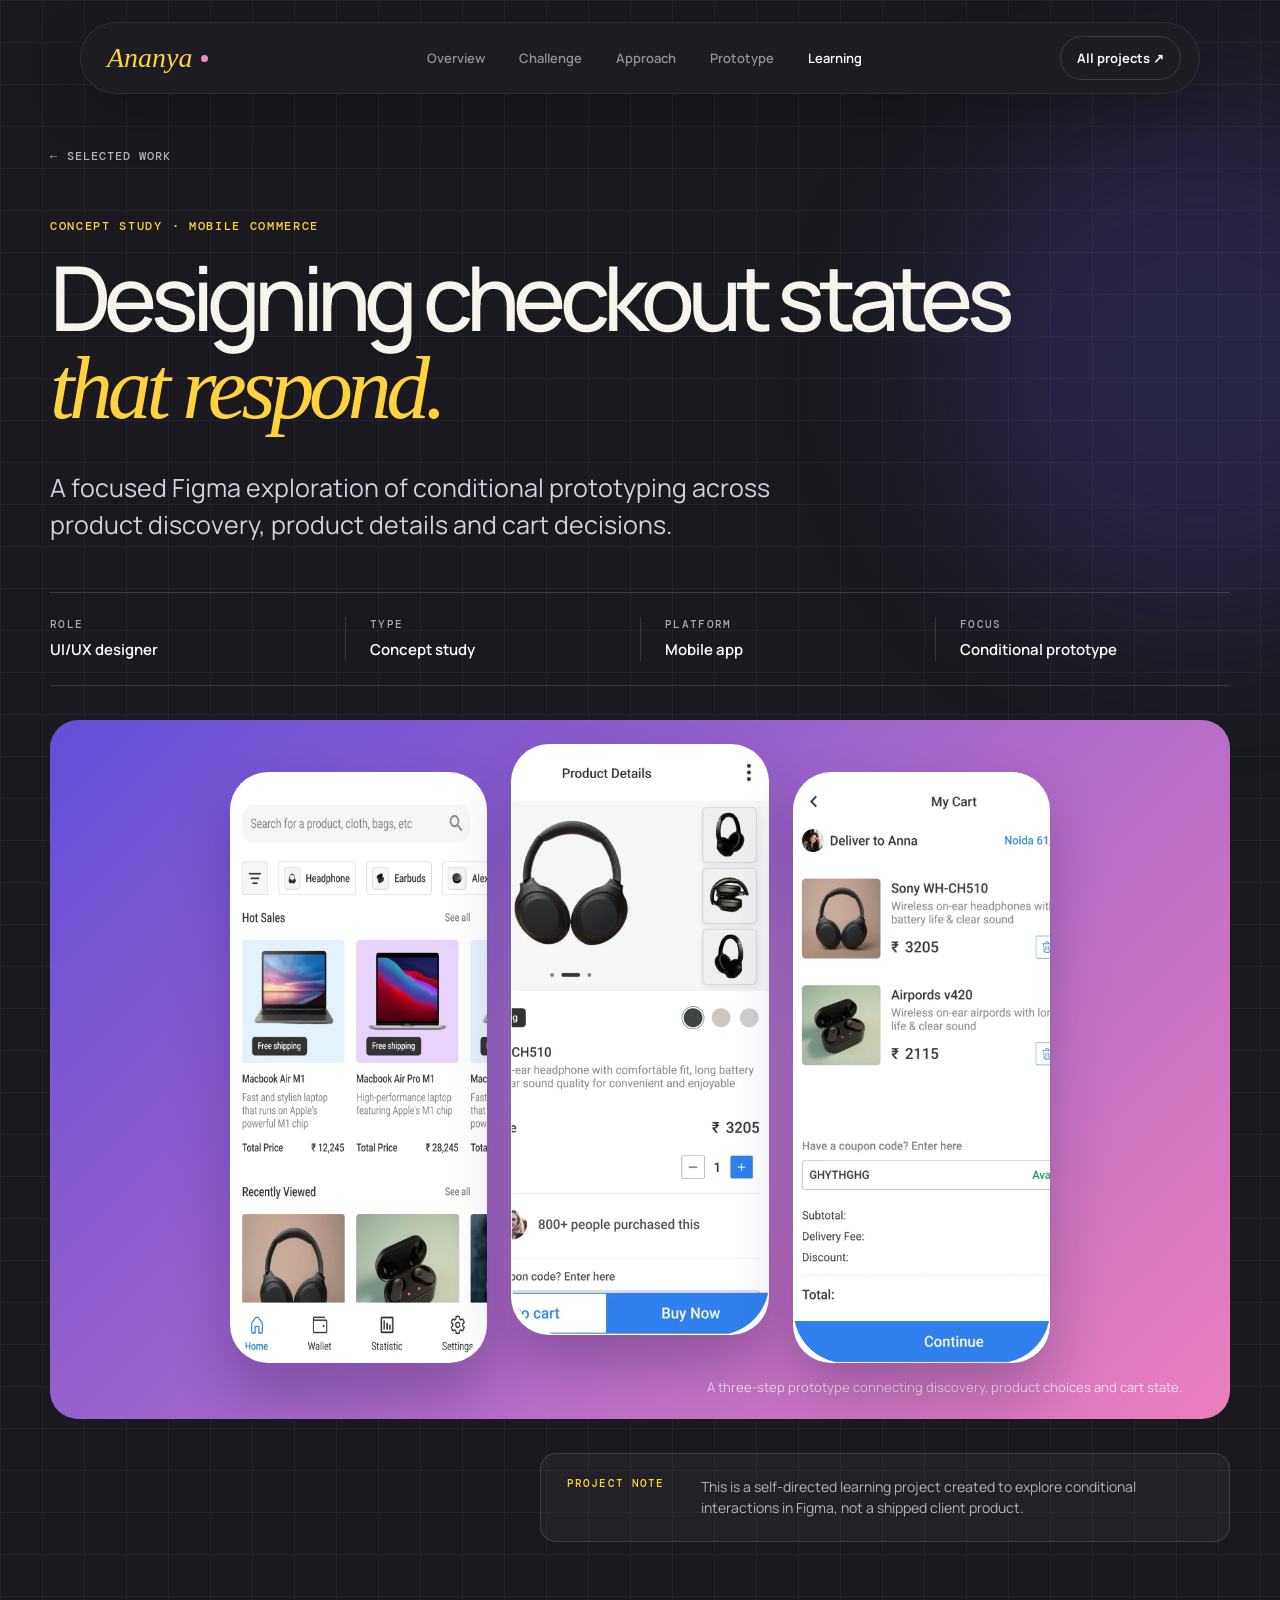
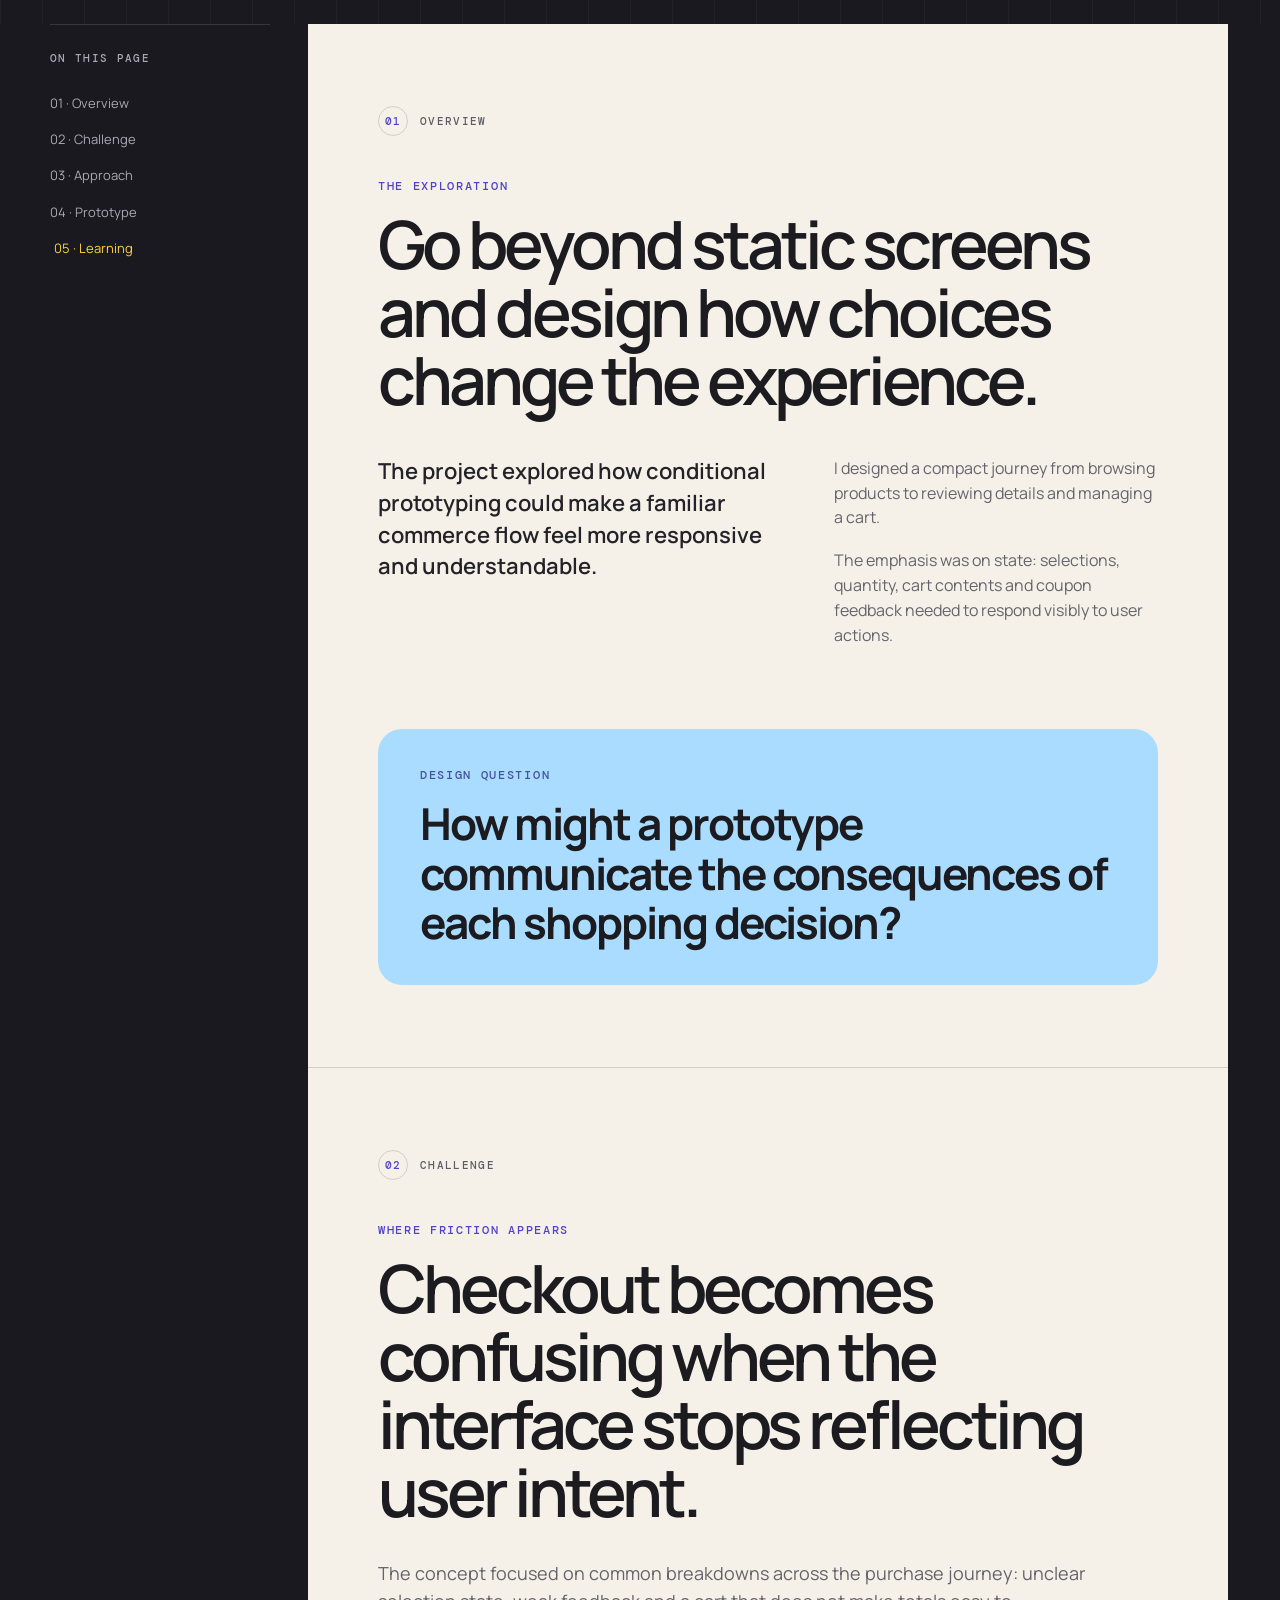
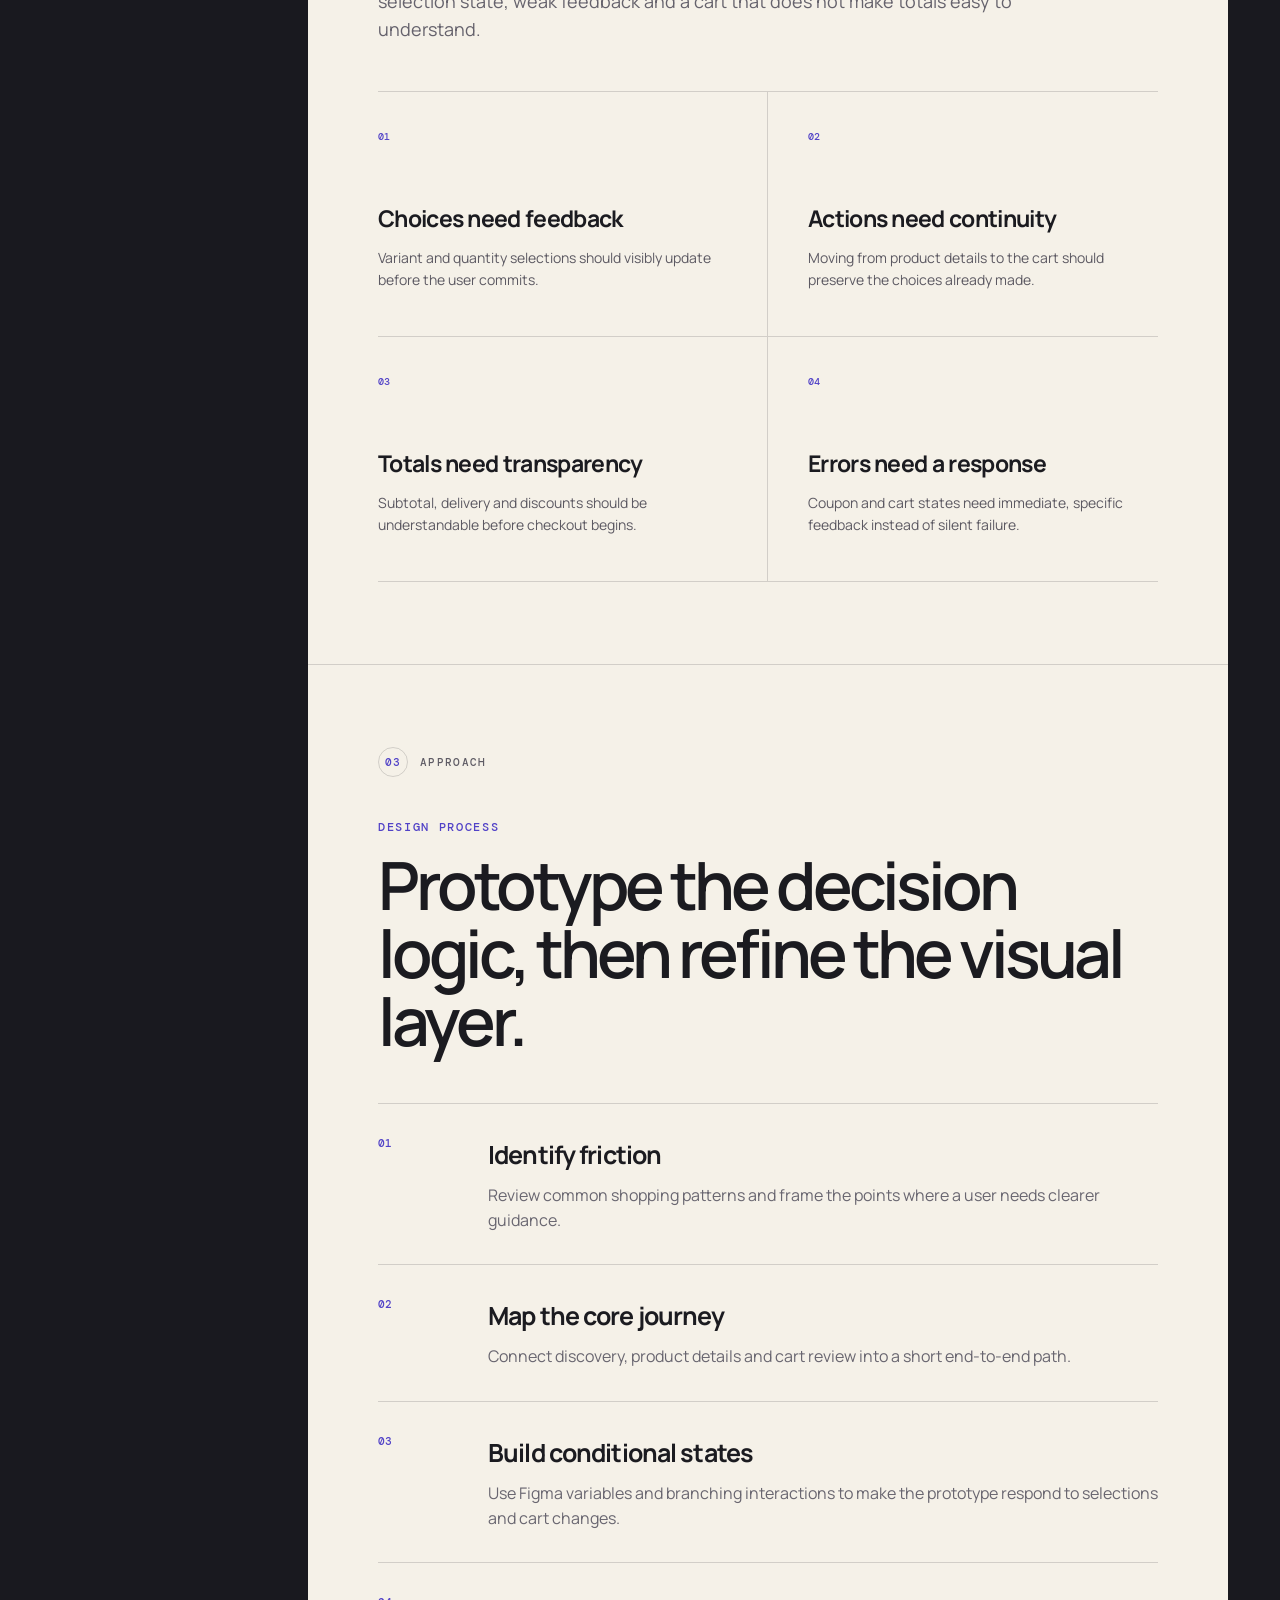
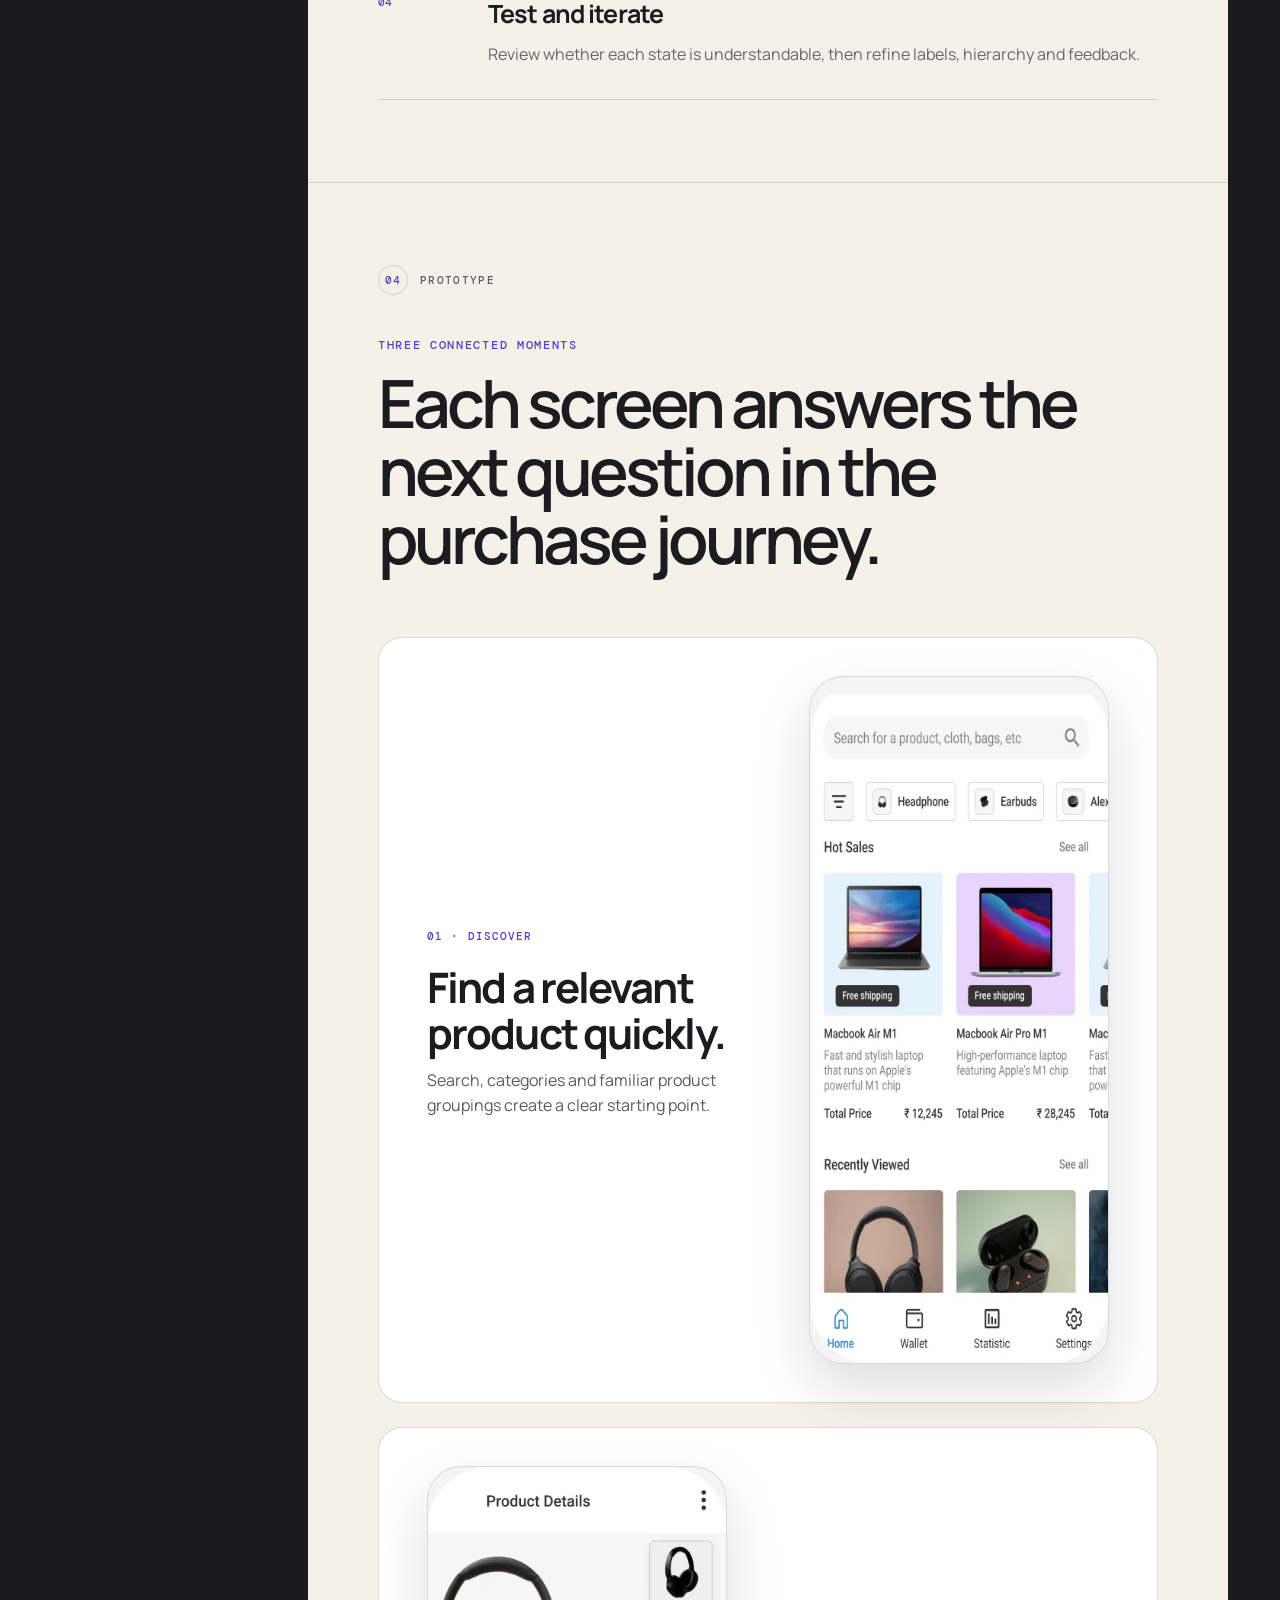
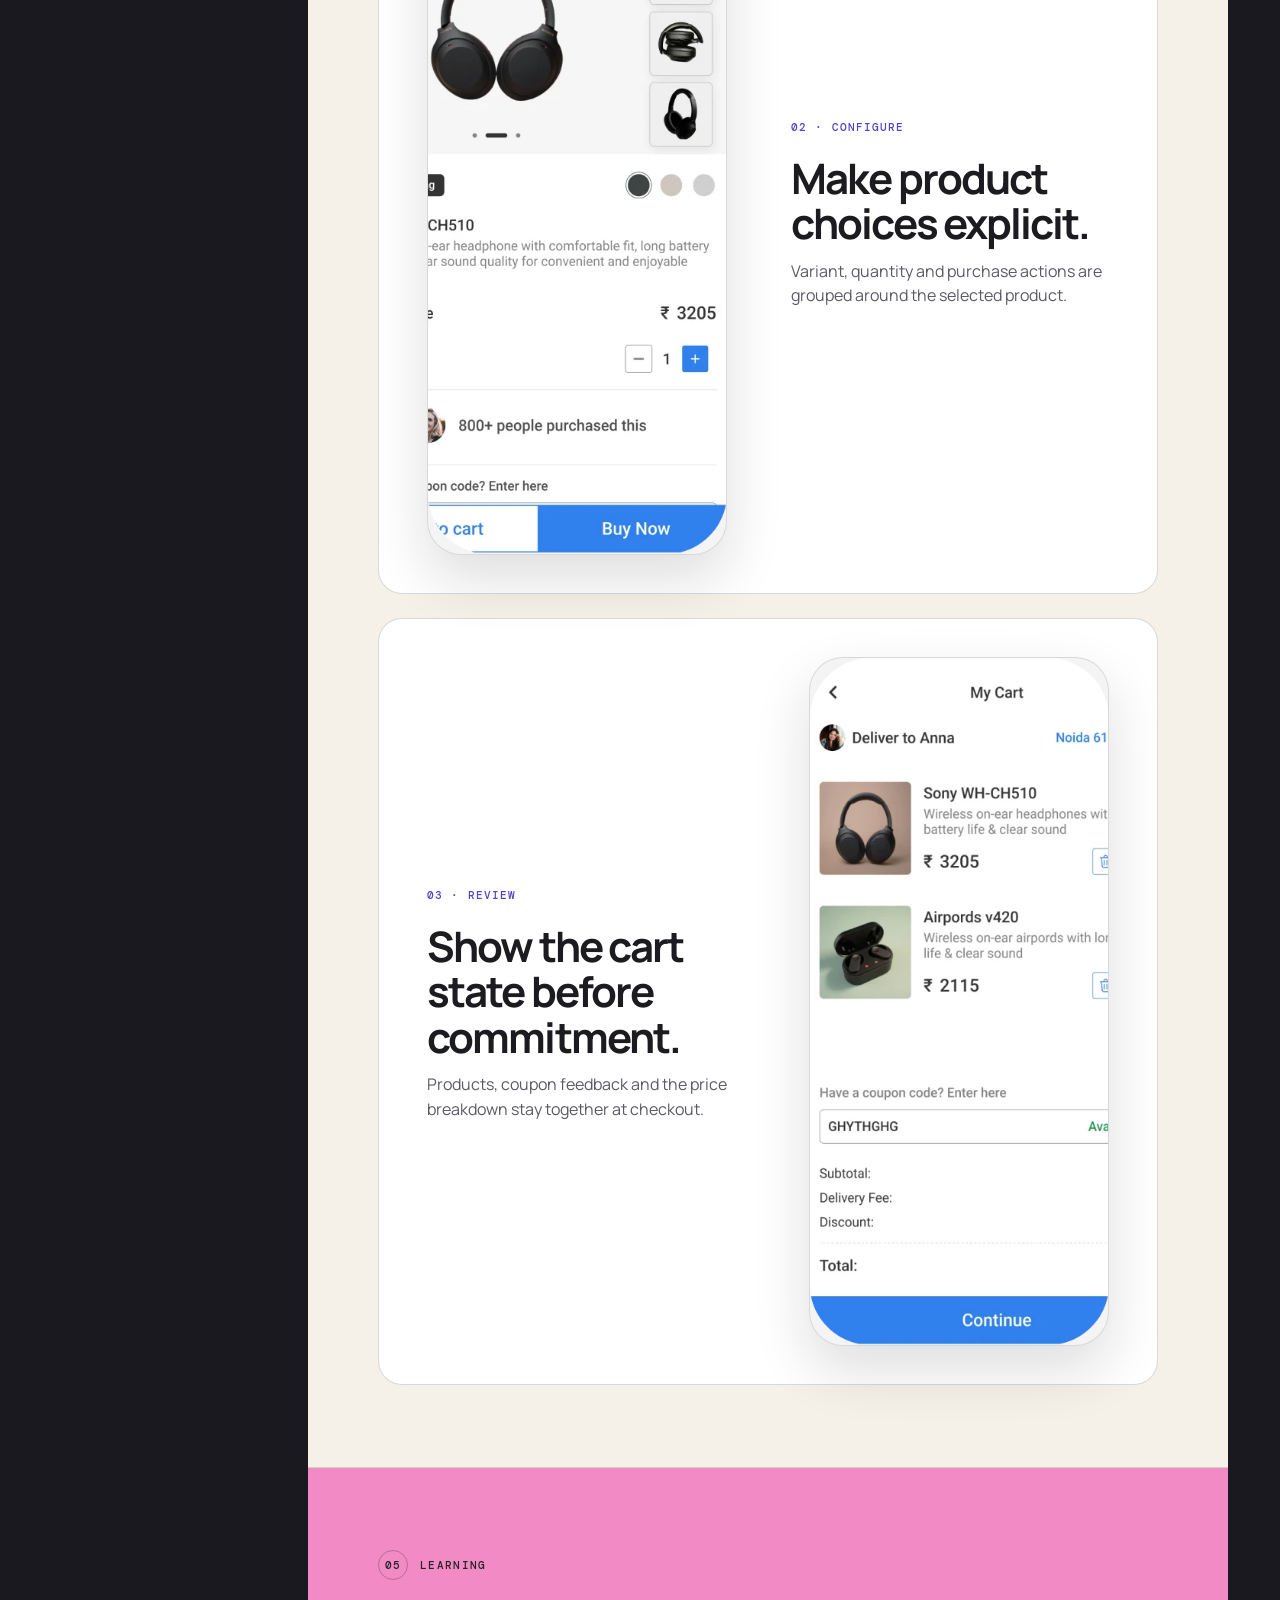
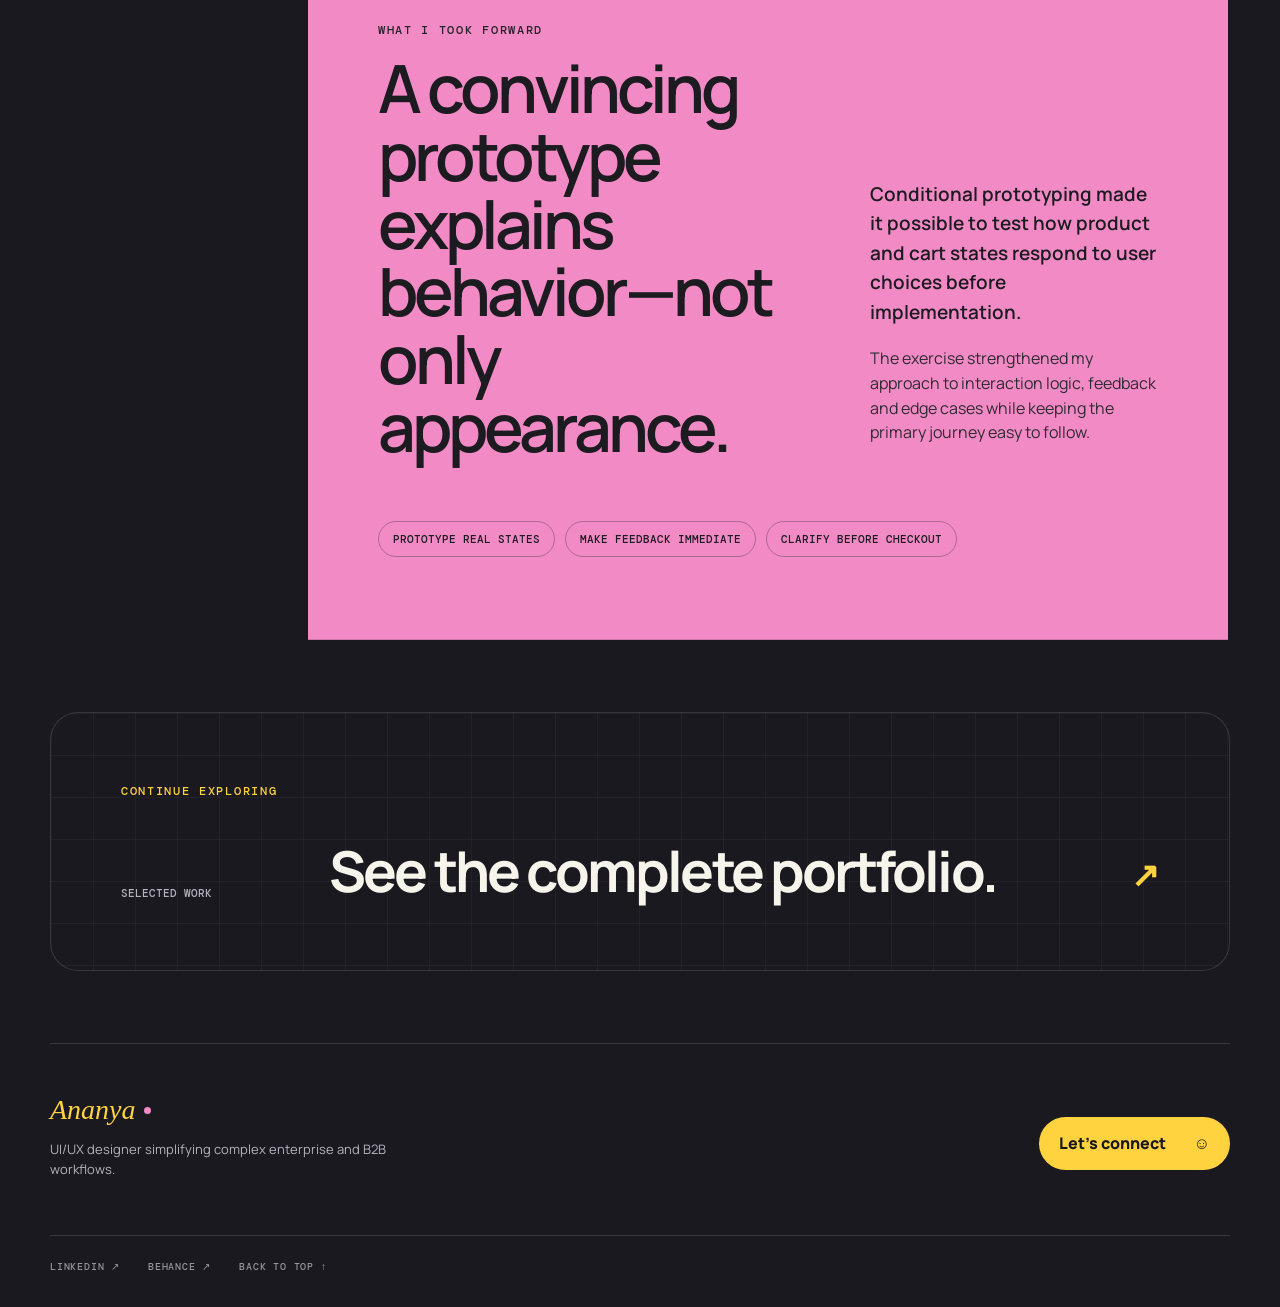
==== commit 6c18e3df: "Revert redesign; restore previous dark portfolio design This reverts commit c38ff0b.  Co-Authored-By" ====
--- a/e-commerce/index.html
+++ b/e-commerce/index.html
@@ -4,7 +4,7 @@
   <meta charset="utf-8">
   <meta name="viewport" content="width=device-width, initial-scale=1">
   <meta name="description" content="Ananya Sharma's interaction design study exploring conditional prototyping for a clearer mobile-commerce checkout.">
-  <meta name="theme-color" content="#f6f3ec">
+  <meta name="theme-color" content="#17171d">
   <meta property="og:title" content="Mobile Commerce — Ananya Sharma">
   <meta property="og:description" content="A product design exploration of conditional interactions across product, cart and checkout states.">
   <meta property="og:type" content="website">
@@ -12,12 +12,7 @@
   <title>Mobile Commerce — Ananya Sharma</title>
   <link rel="icon" href="../favicon.svg" type="image/svg+xml">
   <link rel="preload" href="../fonts/manrope-latin.woff2" as="font" type="font/woff2" crossorigin>
-  <link rel="preconnect" href="https://fonts.googleapis.com">
-  <link rel="preconnect" href="https://fonts.gstatic.com" crossorigin>
-  <link href="https://fonts.googleapis.com/css2?family=Inter:wght@400;500;600;700&family=Instrument+Serif:ital@0;1&display=swap" rel="stylesheet">
-  <link rel="stylesheet" href="../ds.css?v=20261121-2">
-  <link rel="stylesheet" href="../case-study.css?v=20261121-2">
-  <link rel="stylesheet" href="../type.css?v=20261121-2">
+  <link rel="stylesheet" href="../case-study.css?v=20260826-2">
   <script src="../case-study.js" defer></script>
   <script src="../analytics.js" defer></script>
 </head>
@@ -34,7 +29,7 @@
   </header>
 
   <main id="main">
-    <section class="case-hero">
+    <section class="case-hero grid-bg">
       <div class="hero-copy reveal">
         <a class="breadcrumb" href="../index.html#projects"><span aria-hidden="true">←</span> Selected work</a>
         <p class="kicker">Concept study · Mobile commerce</p>
@@ -136,7 +131,7 @@
       </div>
     </div>
 
-    <section class="next-case">
+    <section class="next-case grid-bg">
       <p class="eyebrow">Continue exploring</p>
       <a href="../index.html#projects"><span>Selected work</span><strong>See the complete portfolio.</strong><b aria-hidden="true">↗</b></a>
     </section>
--- a/case-study.css
+++ b/case-study.css
@@ -1,347 +1,309 @@
-/* ==========================================================================
-   Case-study template — "Field Notes"
-   Built on ds.css (loaded first). Calm, editorial, research-led.
-   Page-specific overrides live in each case folder's style.css (loaded after).
-   ========================================================================== */
-
-body { overflow-x: hidden; }
-body.lightbox-open { overflow: hidden; }
+@font-face {
+  font-family: "Manrope";
+  font-style: normal;
+  font-weight: 400 800;
+  font-display: swap;
+  src: url("fonts/manrope-latin.woff2") format("woff2");
+}
+
+@font-face {
+  font-family: "DM Mono";
+  font-style: normal;
+  font-weight: 400;
+  font-display: swap;
+  src: url("fonts/dm-mono-400-latin.woff2") format("woff2");
+}
+
+@font-face {
+  font-family: "DM Mono";
+  font-style: normal;
+  font-weight: 500;
+  font-display: swap;
+  src: url("fonts/dm-mono-500-latin.woff2") format("woff2");
+}
+
+:root {
+  --bg: #19191f;
+  --panel: #23232a;
+  --ink: #f7f4ec;
+  --muted: #b5b2bd;
+  --paper: #f5f1e8;
+  --paper-ink: #1b1b20;
+  --yellow: #ffd23f;
+  --pink: #f18ac5;
+  --blue: #a9dcff;
+  --violet: #5142c7;
+  --line: rgba(255, 255, 255, .13);
+  --dark-line: rgba(27, 27, 32, .16);
+  --grid: rgba(255, 255, 255, .035);
+  --shell: min(1180px, calc(100vw - 48px));
+  --content: min(920px, calc(100vw - 48px));
+  --radius: 28px;
+}
+
+* { box-sizing: border-box; }
+html { scroll-behavior: smooth; }
+body { margin: 0; overflow-x: hidden; background: var(--bg); color: var(--ink); font-family: Manrope, Arial, sans-serif; line-height: 1.55; -webkit-font-smoothing: antialiased; }
+body.menu-open, body.lightbox-open { overflow: hidden; }
+a { color: inherit; text-decoration: none; }
 button { color: inherit; font: inherit; }
+img { display: block; max-width: 100%; height: auto; }
 figure, dl, dd { margin: 0; }
-.case-content img { max-width: 100%; height: auto; }
-.grid-bg { background-image: none; }
-
-/* Reading progress ------------------------------------------------------- */
-.reading-progress { position: fixed; z-index: 101; inset: 0 0 auto; height: 2px; background: transparent; pointer-events: none; }
-.reading-progress span { display: block; width: 0; height: 100%; background: var(--accent); }
-
-/* Header extras (base header lives in ds.css) ---------------------------- */
-.back-link { display: inline-flex; align-items: center; gap: 8px; min-height: 40px; padding: 0 16px; border: 1px solid var(--line-strong); border-radius: var(--radius-pill); font: 500 var(--fs-label)/1 var(--font-mono); letter-spacing:0; text-transform:none; color: var(--ink-2); transition: background .2s var(--ease), color .2s var(--ease), border-color .2s var(--ease); }
-.back-link:hover { background: var(--ink); border-color: var(--ink); color: var(--paper); }
-
-/* Hero ------------------------------------------------------------------- */
-.case-hero { width: var(--shell); margin-inline: auto; padding-block: clamp(56px, 8vw, 112px) clamp(56px, 7vw, 96px); }
-.hero-copy { max-width: 980px; }
-.breadcrumb { display: inline-flex; align-items: center; gap: 8px; min-height: 32px; margin-bottom: var(--s-5); font: 500 var(--fs-label)/1 var(--font-mono); letter-spacing:0; text-transform:none; color: var(--ink-3); transition: color .2s var(--ease); }
-.breadcrumb span { transition: transform .2s var(--ease); }
-.breadcrumb:hover { color: var(--ink); }
-.breadcrumb:hover span { transform: translateX(-3px); }
-.hero-copy .kicker { color: var(--accent-ink); }
-.hero-copy h1 { max-width: 16ch; margin: 0 0 var(--s-4); font-size: var(--fs-h1); line-height: 1; }
-.hero-copy h1 span, .hero-copy h1 em { font-style: italic; color: var(--accent-ink); }
-.hero-intro { max-width: 60ch; margin: 0; font-size: var(--fs-lead); line-height: 1.55; color: var(--ink-2); }
-
-/* Project meta — mirrors .meta-grid */
-.project-meta { display: grid; grid-template-columns: repeat(auto-fit, minmax(150px, 1fr)); gap: 0; margin: var(--s-6) 0 var(--s-5); border-block: 1px solid var(--line); }
-.project-meta > div { min-width: 0; padding: 18px 20px 18px 0; }
-.project-meta > div + div { padding-left: 20px; border-left: 1px solid var(--line); }
-.project-meta dt { margin-bottom: 6px; font: 500 13px/1.2 var(--font-mono); letter-spacing:0; text-transform:none; color: var(--ink-3); }
-.project-meta dd { margin: 0; font-weight: 600; color: var(--ink); overflow-wrap: anywhere; }
-
-/* Hero visual — framed figure on a sunken band */
-.hero-visual { position: relative; padding: clamp(14px, 3vw, 44px); border-radius: var(--radius-lg); background: var(--paper-2); }
-.hero-visual > .shot-button { border-radius: var(--radius); box-shadow: var(--shadow); }
-.hero-visual figcaption { margin-top: var(--s-2); padding-top: 12px; border-top: 1px solid var(--line); font: 400 var(--fs-label)/1.5 var(--font-mono); letter-spacing:0; color: var(--ink-3); }
-
-/* Phone hero (three device screens) */
-.phone-hero { padding-block: clamp(32px, 5vw, 64px) clamp(14px, 3vw, 28px); overflow: hidden; }
-.phone-stage { max-width: 760px; margin: 0 auto; display: grid; grid-template-columns: repeat(3, minmax(0, 1fr)); gap: clamp(10px, 3vw, 28px); align-items: center; }
-.phone-stage .phone-shot { aspect-ratio: 392 / 900; border-radius: clamp(16px, 3vw, 34px); background: var(--card); box-shadow: var(--shadow); }
-.phone-stage .phone-shot img { width: 100%; height: 100%; object-fit: cover; border-radius: inherit; }
-.phone-hero .phone-center { transform: translateY(-24px); }
-.phone-hero .phone-center:hover { transform: translateY(-28px); }
-.phone-hero figcaption { margin-top: var(--s-4); text-align: center; border-top: 0; }
-
-/* Scope / NDA note */
-.nda-note { width: min(720px, 100%); margin: var(--s-4) 0 0 auto; padding: 16px 20px; display: grid; grid-template-columns: 120px 1fr; gap: 20px; border: 1px dashed var(--line-strong); border-radius: var(--radius); background: transparent; }
-.nda-note strong { font: 500 13px/1.6 var(--font-mono); letter-spacing:0; text-transform:none; color: var(--ink-3); }
-.nda-note p { margin: 0; font-size: var(--fs-small); line-height: 1.6; color: var(--ink-2); }
-
-/* Body: index + content -------------------------------------------------- */
-.case-body { width: var(--shell); margin-inline: auto; border-top: 1px solid var(--line); }
-.case-index { display: flex; gap: 6px; overflow-x: auto; padding: 14px 0; scrollbar-width: none; border-bottom: 1px solid var(--line); }
-.case-index::-webkit-scrollbar { display: none; }
-.case-index p { display: none; }
-.case-index a { flex: 0 0 auto; display: inline-flex; align-items: center; min-height: 36px; padding: 0 12px; border: 1px solid var(--line); border-radius: var(--radius-pill); font: 500 13px/1 var(--font-mono); letter-spacing:0; text-transform:none; color: var(--ink-3); white-space: nowrap; transition: color .2s var(--ease), border-color .2s var(--ease); }
-.case-index a:hover, .case-index a.active { color: var(--ink); border-color: var(--ink); }
-.case-content { min-width: 0; }
-
-@media (min-width: 1100px) {
-  .case-body { display: grid; grid-template-columns: 200px minmax(0, 1fr); gap: clamp(48px, 6vw, 96px); align-items: start; }
-  .case-index { position: sticky; top: 112px; display: block; overflow: visible; margin-top: clamp(64px, 8vw, 112px); padding: 4px 0 4px 20px; border: 0; border-left: 1px solid var(--line); }
-  .case-index p { display: block; margin: 0 0 var(--s-2); font: 500 13px/1.2 var(--font-mono); letter-spacing:0; text-transform:none; color: var(--ink-3); }
-  .case-index a { position: relative; display: block; min-height: 0; padding: 7px 0; border: 0; border-radius: 0; font-size:13px; line-height: 1.4; }
-  .case-index a::before { content: ""; position: absolute; left: -21px; top: 50%; width: 3px; height: 0; background: var(--accent); transform: translateY(-50%); transition: height .25s var(--ease); }
-  .case-index a.active::before { height: 18px; }
-  .case-content { max-width: 860px; }
-}
-
-/* Sections --------------------------------------------------------------- */
-.case-section { padding-block: clamp(64px, 8vw, 112px); scroll-margin-top: 88px; border-top: 1px solid var(--line); }
-.case-section:first-child { border-top: 0; }
-.case-section > * + * { margin-top: var(--s-5); }
-
-.section-label { display: flex; align-items: center; gap: 12px; margin-bottom: var(--s-4); font: 500 var(--fs-label)/1 var(--font-mono); letter-spacing:0; text-transform:none; }
-.section-label span { color: var(--accent); }
-.section-label span::after { content: ""; display: inline-block; width: 24px; height: 1px; margin-left: 12px; vertical-align: middle; background: var(--line-strong); }
-.section-label p { margin: 0; color: var(--ink-3); }
-.case-section > .section-label + * { margin-top: 0; }
-
-.section-lead .eyebrow, .final-heading .eyebrow { margin-bottom: var(--s-2); }
-.section-lead h2, .final-heading h2 { max-width: 22ch; font-size: clamp(30px, 3.4vw, 46px); line-height: 1.08; }
-.section-lead h2 span, .section-lead h2 em, .final-heading h2 span, .final-heading h2 em { color: var(--accent-ink); }
-.section-summary { max-width: var(--prose); margin: var(--s-3) 0 0; font-size: var(--fs-lead); line-height: 1.6; color: var(--ink-2); }
-.case-section > .section-lead + .section-summary { margin-top: var(--s-3); }
-
-.split-copy { display: grid; grid-template-columns: 1.1fr .9fr; gap: clamp(28px, 4vw, 56px); }
-.split-copy p { max-width: var(--prose); color: var(--ink-2); }
-.large-copy, .split-copy .large-copy { margin: 0; font: 400 clamp(22px, 2.3vw, 30px)/1.3 var(--font-display); letter-spacing: -.005em; color: var(--ink); }
-
-
-/* Callouts --------------------------------------------------------------- */
-.decision-callout { padding: clamp(24px, 3vw, 36px) clamp(22px, 3vw, 40px); border-left: 3px solid var(--accent); border-radius: 0 var(--radius) var(--radius) 0; background: var(--accent-soft); }
-.decision-callout .eyebrow { margin-bottom: var(--s-2); color: var(--accent-ink); }
-.decision-callout h3 { max-width: 30ch; font: 400 clamp(24px, 2.6vw, 34px)/1.2 var(--font-display); color: var(--ink); }
-
-.context-visual { display: grid; grid-template-columns: 1.1fr .9fr; gap: clamp(24px, 4vw, 48px); align-items: center; padding: clamp(20px, 3vw, 36px); border: 1px solid var(--line); border-radius: var(--radius-lg); background: var(--paper-2); }
-.context-visual img { width: 100%; border-radius: 10px; }
-.context-visual p { margin: 0; font: 400 clamp(22px, 2.3vw, 30px)/1.25 var(--font-display); color: var(--ink); }
-.context-visual p span { display: block; margin-bottom: var(--s-2); font: 500 13px/1.2 var(--font-mono); letter-spacing:0; text-transform:none; color: var(--accent-ink); }
-
-/* Research artifacts — cards -------------------------------------------- */
-.insight-grid, .persona-grid, .goal-grid, .artifact-grid { display: grid; grid-template-columns: repeat(auto-fit, minmax(240px, 1fr)); gap: var(--s-2); }
-.insight-grid { grid-template-columns: repeat(auto-fit, minmax(280px, 1fr)); }
-.insight-card, .persona-card, .goal-card, .artifact-grid > article { display: flex; flex-direction: column; padding: clamp(22px, 2.4vw, 30px); background: var(--card); border: 1px solid var(--line); border-radius: var(--radius-lg); }
-.insight-card > span, .persona-card > span, .goal-card > span, .artifact-grid > article > span { font: 500 13px/1.2 var(--font-mono); letter-spacing:0; text-transform:none; color: var(--accent); }
-.insight-card h3, .persona-card h3, .goal-card h3, .artifact-grid h3 { margin: var(--s-5) 0 var(--s-1); font-size: 19px; }
-.insight-card p, .persona-card p, .goal-card p, .artifact-grid p { margin: 0; font-size: 15px; line-height: 1.6; color: var(--ink-2); }
-.persona-card small { margin-top: auto; padding-top: var(--s-3); font: 500 13px/1.2 var(--font-mono); letter-spacing:0; text-transform:none; color: var(--ink-3); }
-
-/* Process list */
-.process-list { margin: 0; padding: 0; list-style: none; border-top: 1px solid var(--line); counter-reset: none; }
-.process-list li { display: grid; grid-template-columns: 72px 1fr; gap: var(--s-3); padding: var(--s-4) 0; border-bottom: 1px solid var(--line); }
-.process-list > li > span { padding-top: 4px; font: 500 var(--fs-label)/1.2 var(--font-mono); letter-spacing:0; color: var(--accent); }
-.process-list h3 { margin: 0 0 6px; }
-.process-list p { max-width: var(--prose); margin: 0; color: var(--ink-2); }
-
-/* Interview guide */
-.interview-guide { display: grid; grid-template-columns: .9fr 1.1fr; gap: clamp(24px, 4vw, 48px); padding: clamp(24px, 3vw, 40px); background: var(--card); border: 1px solid var(--line); border-radius: var(--radius-lg); }
-.guide-copy h3 { margin: 0 0 var(--s-1); font: 400 clamp(24px, 2.4vw, 32px)/1.15 var(--font-display); }
-.guide-copy p:last-child { margin: 0; color: var(--ink-2); }
-.interview-guide ol { margin: 0; padding: 0; list-style: none; }
-.interview-guide li { display: grid; grid-template-columns: 36px 1fr; gap: 12px; padding: 14px 0; border-top: 1px solid var(--line); }
-.interview-guide li:first-child { border-top: 0; padding-top: 0; }
-.interview-guide li > span { font: 500 var(--fs-label)/1.6 var(--font-mono); color: var(--accent); }
-.interview-guide li p { margin: 0; color: var(--ink-2); font-size: 15px; }
-.interview-guide li strong { display: block; color: var(--ink); }
-
-/* Metrics & impact */
-.impact-grid { display: grid; grid-template-columns: repeat(auto-fit, minmax(200px, 1fr)); border-block: 1px solid var(--line); }
-.impact-grid > article { padding: var(--s-4) var(--s-3) var(--s-4) 0; }
-.impact-grid > article + article { padding-left: var(--s-3); border-left: 1px solid var(--line); }
-.impact-grid strong { display: block; margin-bottom: var(--s-1); font: 400 clamp(28px, 3vw, 40px)/1.05 var(--font-display); color: var(--ink); }
-.impact-grid p { margin: 0; font-size: var(--fs-small); line-height: 1.55; color: var(--ink-2); }
-
-.metric-block { display: grid; grid-template-columns: .9fr 1.1fr; gap: clamp(24px, 4vw, 48px); padding: clamp(24px, 3vw, 40px); background: var(--card); border: 1px solid var(--line); border-radius: var(--radius-lg); }
-.metric-block h3 { font: 400 clamp(24px, 2.4vw, 32px)/1.15 var(--font-display); }
-.metric-block ul { margin: 0; padding: 0; list-style: none; display: grid; grid-template-columns: 1fr 1fr; gap: 0; }
-.metric-block li { padding: 16px 16px 16px 0; border-top: 1px solid var(--line); }
-.metric-block li strong { display: block; margin-bottom: 4px; font: 500 var(--fs-label)/1.3 var(--font-mono); letter-spacing:0; text-transform:none; color: var(--accent-ink); }
-.metric-block li span { font-size: var(--fs-small); color: var(--ink-2); }
-
-/* Strips: scope, tools, takeaway */
-.scope-strip { display: flex; flex-wrap: wrap; gap: 8px; }
-.scope-strip > span, .tools-strip div > span { display: inline-flex; align-items: center; min-height: 32px; padding: 0 14px; border: 1px solid var(--line-strong); border-radius: var(--radius-pill); font: 500 13px/1 var(--font-mono); letter-spacing:0; color: var(--ink-2); }
-.tools-strip { display: grid; grid-template-columns: auto 1fr; gap: 12px 24px; align-items: center; padding: var(--s-3) 0; border-block: 1px solid var(--line); }
-.tools-strip > p { margin: 0; font: 500 13px/1.2 var(--font-mono); letter-spacing:0; text-transform:none; color: var(--ink-3); }
-.tools-strip > div { display: flex; flex-wrap: wrap; gap: 8px; }
-.tools-strip small { grid-column: 1 / -1; font-size: 13px; color: var(--ink-3); }
-
-.takeaway-strip { display: flex; flex-wrap: wrap; gap: 6px 0; padding: clamp(24px, 3vw, 36px) clamp(24px, 3vw, 40px); border-radius: var(--radius-lg); background: var(--dark); color: var(--dark-ink); }
-.takeaway-strip span { font: italic 400 clamp(20px, 2vw, 26px)/1.3 var(--font-display); }
-.takeaway-strip span + span::before { content: "·"; margin: 0 14px; font-style: normal; color: rgba(246, 243, 236, .4); }
-
-/* Collaboration loop */
-.collaboration-loop { display: flex; align-items: stretch; gap: 12px; }
-.collaboration-loop article { flex: 1; padding: var(--s-3); background: var(--card); border: 1px solid var(--line); border-radius: var(--radius); }
-.collaboration-loop article > span { font: 500 13px/1.2 var(--font-mono); color: var(--accent); }
-.collaboration-loop h3 { margin: var(--s-3) 0 4px; }
-.collaboration-loop p { margin: 0; font-size: var(--fs-small); color: var(--ink-2); }
-.collaboration-loop > b { align-self: center; font-weight: 400; color: var(--ink-3); }
-
-.flow-connector { display: flex; align-items: center; justify-content: center; gap: 10px; font: 500 13px/1 var(--font-mono); letter-spacing:0; text-transform:none; color: var(--ink-3); }
-.flow-connector b { font-weight: 400; color: var(--accent); }
-
-/* AI callout */
-.ai-callout { display: grid; grid-template-columns: 1fr 1fr; gap: clamp(24px, 4vw, 48px); align-items: center; padding: clamp(24px, 3vw, 40px); border-radius: var(--radius-lg); background: var(--paper-2); }
-.ai-callout h3 { margin-bottom: var(--s-2); font: 400 clamp(24px, 2.4vw, 32px)/1.15 var(--font-display); }
-.ai-callout p { color: var(--ink-2); }
-.prompt-card { display: grid; gap: 12px; padding: var(--s-3); background: var(--card); border: 1px solid var(--line); border-radius: var(--radius); box-shadow: var(--shadow); }
-.prompt-card small { font: 500 13px/1.2 var(--font-mono); letter-spacing:0; color: var(--ink-3); }
-.prompt-card p { margin: 0; font: 400 22px/1.25 var(--font-display); color: var(--ink); }
-.prompt-card > span { padding: 14px 16px; border-radius: 12px; background: var(--accent-soft); color: var(--accent-ink); font-size: var(--fs-small); }
-.prompt-card button { justify-self: start; min-height: 40px; padding: 0 16px; border: 1px solid var(--ink); border-radius: var(--radius-pill); background: var(--ink); color: var(--paper); font-size: 13px; font-weight: 600; cursor: default; }
-
-/* Feature rows */
-.feature-stack { display: grid; gap: clamp(48px, 6vw, 80px); }
-.feature-row { display: grid; grid-template-columns: .9fr 1.1fr; gap: clamp(24px, 4vw, 56px); align-items: center; }
-.feature-row.reverse .feature-copy { order: 2; }
-.feature-copy > span, .step-copy > span { font: 500 13px/1.2 var(--font-mono); letter-spacing:0; text-transform:none; color: var(--accent); }
-.feature-copy h3, .step-copy h3 { margin: var(--s-2) 0 var(--s-1); font: 400 clamp(24px, 2.6vw, 34px)/1.15 var(--font-display); }
-.feature-copy p, .step-copy p { margin: 0; color: var(--ink-2); }
-
-/* Visuals ---------------------------------------------------------------- */
-.shot-button { position: relative; display: block; width: 100%; padding: 0; overflow: hidden; border: 1px solid var(--line); border-radius: var(--radius); background: var(--card); cursor: zoom-in; text-align: left; transition: transform .25s var(--ease), box-shadow .25s var(--ease); }
-.shot-button img { width: 100%; }
-.shot-button:hover { transform: translateY(-2px); box-shadow: var(--shadow); }
-.shot-button > span { position: absolute; z-index: 2; right: 12px; bottom: 12px; display: inline-flex; align-items: center; gap: 6px; padding: 7px 11px; border: 1px solid var(--line); border-radius: var(--radius-pill); background: var(--card); color: var(--ink); font: 500 13px/1 var(--font-mono); letter-spacing:0; text-transform:none; opacity: 0; transform: translateY(4px); transition: opacity .2s var(--ease), transform .2s var(--ease); }
-.shot-button > span b { font-weight: 500; }
+.grid-bg { background-image: linear-gradient(var(--grid) 1px, transparent 1px), linear-gradient(90deg, var(--grid) 1px, transparent 1px); background-size: 42px 42px; }
+.skip-link { position: fixed; z-index: 200; top: -80px; left: 16px; padding: 10px 16px; background: #fff; color: #111; border-radius: 8px; }
+.skip-link:focus { top: 16px; }
+.reading-progress { position: fixed; z-index: 101; inset: 0 0 auto; height: 3px; background: transparent; }
+.reading-progress span { display: block; width: 0; height: 100%; background: var(--yellow); }
+.eyebrow, .kicker { margin: 0; color: var(--violet); font: 500 12px DM Mono, monospace; letter-spacing: .14em; text-transform: uppercase; }
+
+.case-header { position: fixed; z-index: 100; left: 50%; top: 22px; transform: translateX(-50%); width: min(1120px, calc(100vw - 48px)); min-height: 72px; padding: 0 18px 0 26px; border: 1px solid rgba(255, 255, 255, .08); border-radius: 999px; background: rgba(29, 29, 35, .9); box-shadow: 0 18px 55px rgba(0, 0, 0, .2); backdrop-filter: blur(18px); display: grid; grid-template-columns: 1fr auto 1fr; align-items: center; transition: top .25s, background .25s; }
+.case-header.scrolled { top: 12px; background: rgba(24, 24, 30, .96); }
+.brand { display: flex; align-items: center; gap: 8px; width: max-content; }
+.brand-script { color: var(--yellow); font: italic 400 28px Georgia, serif; }
+.brand-dot { width: 7px; height: 7px; border-radius: 50%; background: var(--pink); }
+.desktop-nav { display: flex; gap: 34px; color: #92909a; font-size: 13px; font-weight: 600; }
+.desktop-nav a { transition: color .2s; }
+.desktop-nav a:hover, .desktop-nav a.active { color: #fff; }
+.back-link { justify-self: end; padding: 11px 16px; border: 1px solid var(--line); border-radius: 999px; font-size: 13px; font-weight: 700; transition: color .2s, border-color .2s, transform .2s; }
+.back-link:hover { color: var(--yellow); border-color: var(--yellow); transform: translateY(-2px); }
+.menu-button, .mobile-menu { display: none; }
+
+.case-hero { min-height: 100vh; padding: 164px max(24px, calc((100vw - 1180px) / 2)) 110px; position: relative; overflow: hidden; }
+.case-hero::before { content: ""; position: absolute; width: 520px; height: 520px; right: -180px; top: 100px; border-radius: 50%; background: rgba(103, 88, 232, .18); filter: blur(80px); pointer-events: none; }
+.hero-copy { position: relative; z-index: 1; }
+.breadcrumb { display: inline-flex; align-items: center; gap: 9px; color: var(--muted); font: 500 12px DM Mono, monospace; text-transform: uppercase; letter-spacing: .08em; margin-bottom: 54px; }
+.breadcrumb:hover { color: var(--yellow); }
+.kicker { color: var(--yellow); }
+.hero-copy h1 { max-width: 1050px; margin: 22px 0 30px; font-size: clamp(58px, 8.2vw, 118px); line-height: .91; letter-spacing: -.075em; font-weight: 500; }
+.hero-copy h1 span { display: block; color: var(--yellow); font: italic 400 .98em Georgia, serif; letter-spacing: -.06em; }
+.hero-intro { max-width: 720px; margin: 0; color: #d3d1db; font-size: clamp(18px, 2vw, 25px); line-height: 1.5; }
+.project-meta { margin: 76px 0 34px; padding: 24px 0; display: grid; grid-template-columns: repeat(4, 1fr); border-block: 1px solid var(--line); }
+.project-meta div { min-width: 0; padding: 0 24px; border-left: 1px solid var(--line); }
+.project-meta div:first-child { padding-left: 0; border-left: 0; }
+.project-meta dt { color: #aaa7b2; font: 500 11px DM Mono, monospace; letter-spacing: .12em; text-transform: uppercase; }
+.project-meta dd { margin-top: 7px; color: #fff; font-size: 15px; font-weight: 600; }
+.hero-visual { position: relative; }
+.hero-visual .shot-button { padding: 18px; background: #efcf63; border-color: rgba(255, 255, 255, .12); }
+.hero-visual .shot-button img { border-radius: 13px; box-shadow: 0 35px 70px rgba(0, 0, 0, .23); }
+.hero-visual figcaption { margin-top: 14px; color: #aaa8b2; font-size: 13px; text-align: right; }
+.phone-hero { padding: 52px 48px 22px; overflow: hidden; border-radius: var(--radius); background: radial-gradient(circle at 50% 45%, rgba(255,255,255,.16), transparent 42%), linear-gradient(135deg, #624fd7, #ec7fbd); }
+.phone-stage { max-width: 820px; margin: 0 auto; display: grid; grid-template-columns: repeat(3, minmax(0, 1fr)); gap: 24px; align-items: center; }
+.phone-hero .shot-button { padding: 0; aspect-ratio: 392 / 900; border: 0; border-radius: 38px; background: #fff; box-shadow: 0 30px 55px rgba(32, 17, 68, .28); }
+.phone-hero .shot-button img { width: 100%; height: 100%; border-radius: inherit; object-fit: cover; }
+.phone-hero .phone-center { transform: translateY(-28px); }
+.phone-hero figcaption { color: rgba(255,255,255,.76); }
+.nda-note { width: min(690px, 100%); margin: 34px 0 0 auto; padding: 22px 26px; display: grid; grid-template-columns: 110px 1fr; gap: 24px; border: 1px solid var(--line); border-radius: 16px; background: rgba(255, 255, 255, .035); }
+.nda-note strong { color: var(--yellow); font: 500 11px DM Mono, monospace; letter-spacing: .1em; text-transform: uppercase; }
+.nda-note p { margin: 0; color: var(--muted); font-size: 14px; }
+
+.case-body { display: grid; grid-template-columns: minmax(150px, 220px) minmax(0, 920px); gap: 38px; width: var(--shell); margin: 0 auto; align-items: start; }
+.case-index { position: sticky; top: 116px; padding: 26px 0; border-top: 1px solid var(--line); }
+.case-index p { margin: 0 0 20px; color: #aaa7b2; font: 500 11px DM Mono, monospace; letter-spacing: .12em; text-transform: uppercase; }
+.case-index a { display: block; padding: 8px 0; color: #aaa8b2; font-size: 13px; transition: color .2s, transform .2s; }
+.case-index a:hover, .case-index a.active { color: var(--yellow); transform: translateX(4px); }
+.case-content { min-width: 0; background: var(--paper); color: var(--paper-ink); }
+.case-section { padding: 104px 70px; scroll-margin-top: 90px; border-bottom: 1px solid var(--dark-line); }
+.section-label { margin-bottom: 58px; display: flex; align-items: center; gap: 12px; color: #5f5c65; font: 500 11px DM Mono, monospace; letter-spacing: .12em; text-transform: uppercase; }
+.section-label span { display: grid; width: 30px; height: 30px; place-items: center; border: 1px solid var(--dark-line); border-radius: 50%; color: var(--violet); }
+.section-label p { margin: 0; }
+.section-lead h2, .final-heading h2 { max-width: 790px; margin: 16px 0 0; font-size: clamp(40px, 5.2vw, 68px); line-height: 1.02; letter-spacing: -.06em; font-weight: 600; }
+.split-copy { display: grid; grid-template-columns: 1.1fr .9fr; gap: 60px; margin-top: 54px; }
+.split-copy p { margin: 0 0 18px; color: #66636c; }
+.split-copy .large-copy { color: #232228; font-size: 22px; line-height: 1.45; font-weight: 600; }
+.context-visual { min-height: 300px; margin-top: 64px; padding: 38px 44px; display: grid; grid-template-columns: 1fr 1fr; gap: 48px; align-items: center; overflow: hidden; border-radius: 24px; background: var(--blue); }
+.context-visual img { width: 100%; filter: drop-shadow(0 24px 30px rgba(24, 61, 83, .2)); transform: rotate(-2deg); }
+.context-visual p { margin: 0; font-size: 24px; line-height: 1.35; font-weight: 700; letter-spacing: -.03em; }
+.context-visual span { display: block; margin-bottom: 14px; color: #4b48a9; font: 500 10px DM Mono, monospace; letter-spacing: .11em; text-transform: uppercase; }
+.decision-callout { margin-top: 64px; padding: 38px 42px; border-radius: 24px; background: var(--blue); }
+.decision-callout .eyebrow { color: #45529d; }
+.decision-callout h3 { max-width: 690px; margin: 16px 0 0; font-size: clamp(28px, 3.5vw, 44px); line-height: 1.12; letter-spacing: -.045em; }
+.section-summary { max-width: 720px; margin: 34px 0 0; color: #65626c; font-size: 18px; }
+.insight-grid { margin-top: 62px; display: grid; grid-template-columns: repeat(2, 1fr); border-top: 1px solid var(--dark-line); }
+.insight-card { min-height: 245px; padding: 30px 34px 34px 0; border-bottom: 1px solid var(--dark-line); }
+.insight-card:nth-child(odd) { padding-right: 40px; border-right: 1px solid var(--dark-line); }
+.insight-card:nth-child(even) { padding-left: 40px; }
+.insight-card > span { color: var(--violet); font: 500 10px DM Mono, monospace; }
+.insight-card h3 { margin: 54px 0 10px; font-size: 23px; letter-spacing: -.03em; }
+.insight-card p { margin: 0; color: #5c5962; font-size: 14px; }
+.process-list { margin: 64px 0 0; padding: 0; border-top: 1px solid var(--dark-line); list-style: none; }
+.process-list li { display: grid; grid-template-columns: 80px 1fr; gap: 30px; padding: 32px 0; border-bottom: 1px solid var(--dark-line); }
+.process-list > li > span { color: var(--violet); font: 500 11px DM Mono, monospace; }
+.process-list h3 { margin: 0 0 8px; font-size: 25px; letter-spacing: -.035em; }
+.process-list p { margin: 0; color: #696670; }
+.concept-grid { display: grid; grid-template-columns: repeat(2, minmax(0, 1fr)); gap: 20px; margin-top: 62px; }
+.concept-card { padding: 18px; border: 1px solid var(--dark-line); border-radius: 22px; background: #fff; }
+.concept-card.chosen { box-shadow: inset 0 0 0 2px var(--violet); }
+.concept-title { min-height: 64px; padding: 2px 4px 15px; display: flex; justify-content: space-between; align-items: start; gap: 12px; }
+.concept-title p { margin: 0; font-size: 15px; font-weight: 700; }
+.concept-title p span { display: block; margin-bottom: 4px; color: #787580; font: 500 9px DM Mono, monospace; letter-spacing: .1em; text-transform: uppercase; }
+.concept-title strong { padding: 6px 9px; border-radius: 999px; background: var(--yellow); font: 500 9px DM Mono, monospace; letter-spacing: .08em; text-transform: uppercase; }
+.concept-card .shot-button { aspect-ratio: 1 / 1.08; background: #e8e6df; }
+.concept-card .shot-button img { width: 100%; height: 100%; object-fit: cover; object-position: top; }
+.concept-card > p { margin: 20px 4px 5px; color: #66636d; font-size: 14px; }
+.flow-block { margin-top: 92px; padding-top: 70px; border-top: 1px solid var(--dark-line); }
+.flow-copy { display: grid; grid-template-columns: 1fr 1fr; gap: 30px; align-items: start; }
+.flow-copy .eyebrow { grid-column: 1 / -1; }
+.flow-copy h3 { margin: 0; font-size: 35px; line-height: 1.12; letter-spacing: -.045em; }
+.flow-copy > p:last-child { margin: 0; color: #5c5962; }
+.flow-gallery { display: grid; grid-template-columns: repeat(3, 1fr); gap: 14px; margin-top: 36px; }
+.flow-gallery .shot-button { aspect-ratio: .84; background: #e9e6de; }
+.flow-gallery img { width: 100%; height: 100%; object-fit: cover; object-position: top; }
+.final-designs { margin-top: 120px; }
+.final-heading > p:last-child { max-width: 680px; margin: 24px 0 0; color: #5c5962; font-size: 17px; }
+.design-shot { margin-top: 68px; }
+.design-shot .shot-button { max-height: 720px; background: #dde3ec; }
+.design-shot .shot-button img { width: 100%; height: 100%; object-fit: cover; object-position: top; }
+.design-shot:first-of-type .shot-button { aspect-ratio: 1 / 1.18; }
+.design-shot:not(:first-of-type) .shot-button { aspect-ratio: 16 / 9; }
+.design-shot figcaption { display: grid; grid-template-columns: 46px 1fr; gap: 18px; margin-top: 18px; }
+.design-shot figcaption > span { color: var(--violet); font: 500 11px DM Mono, monospace; }
+.design-shot figcaption strong { font-size: 16px; }
+.design-shot figcaption p { margin: 5px 0 0; color: #5c5962; font-size: 13px; }
+.design-pair { display: grid; grid-template-columns: repeat(2, minmax(0, 1fr)); gap: 24px; }
+.design-pair .design-shot .shot-button { aspect-ratio: 1.12; }
+.hotel-designs { margin-top: 60px; }
+.hotel-designs .design-shot .shot-button { aspect-ratio: 16 / 9; }
+.commerce-flow { margin-top: 64px; display: grid; gap: 24px; }
+.commerce-step { margin: 0; padding: 38px 48px; display: grid; grid-template-columns: 1fr minmax(210px, 300px); gap: 64px; align-items: center; border: 1px solid var(--dark-line); border-radius: 24px; background: #fff; }
+.commerce-step:nth-child(even) { grid-template-columns: minmax(210px, 300px) 1fr; }
+.commerce-step:nth-child(even) .step-copy { order: 2; }
+.commerce-step:nth-child(even) .shot-button { order: 1; }
+.step-copy > span { color: var(--violet); font: 500 11px DM Mono, monospace; letter-spacing: .1em; text-transform: uppercase; }
+.step-copy h3 { margin: 18px 0 12px; font-size: clamp(28px, 3.4vw, 42px); line-height: 1.08; letter-spacing: -.045em; }
+.step-copy p { margin: 0; color: #5c5962; }
+.commerce-step .shot-button { justify-self: center; aspect-ratio: 392 / 900; max-width: 300px; border-radius: 34px; background: #f4f4f4; box-shadow: 0 24px 55px rgba(20,20,28,.14); }
+.commerce-step .shot-button img { width: 100%; height: 100%; object-fit: cover; }
+.shot-button { position: relative; display: block; width: 100%; padding: 0; overflow: hidden; border: 1px solid rgba(27, 27, 32, .12); border-radius: 16px; background: transparent; cursor: zoom-in; }
+.shot-button::after { content: ""; position: absolute; inset: 0; background: linear-gradient(180deg, transparent 65%, rgba(10, 10, 14, .44)); opacity: 0; transition: opacity .25s; }
+.shot-button > span { position: absolute; z-index: 2; right: 14px; bottom: 14px; padding: 8px 11px; border-radius: 999px; background: rgba(25, 25, 31, .88); color: #fff; font: 500 9px DM Mono, monospace; letter-spacing: .06em; text-transform: uppercase; opacity: 0; transform: translateY(5px); transition: opacity .25s, transform .25s; }
+.shot-button:hover::after, .shot-button:focus-visible::after { opacity: 1; }
 .shot-button:hover > span, .shot-button:focus-visible > span { opacity: 1; transform: none; }
-.shot-button:focus-visible { outline: 2px solid var(--accent); outline-offset: 4px; }
-
-figcaption { font: 400 var(--fs-label)/1.5 var(--font-mono); color: var(--ink-3); }
-
-/* Concepts */
-.concept-grid { display: grid; grid-template-columns: repeat(2, minmax(0, 1fr)); gap: var(--s-3); }
-.concept-card { display: flex; flex-direction: column; padding: 14px; background: var(--card); border: 1px solid var(--line); border-radius: var(--radius-lg); }
-.concept-card.chosen { border-color: var(--accent); box-shadow: 0 0 0 1px var(--accent); }
-.concept-title { display: flex; justify-content: space-between; align-items: flex-start; gap: 12px; padding: 6px 6px 14px; }
-.concept-title p { margin: 0; font-weight: 600; }
-.concept-title p span { display: block; margin-bottom: 4px; font: 500 13px/1.2 var(--font-mono); letter-spacing:0; text-transform:none; color: var(--ink-3); }
-.concept-title strong { padding: 6px 10px; border-radius: var(--radius-pill); background: var(--accent-soft); color: var(--accent-ink); font: 500 13px/1 var(--font-mono); letter-spacing:0; text-transform:none; }
-.concept-card .shot-button { aspect-ratio: 1 / 1.05; background: var(--paper-2); }
-.concept-card .shot-button img { height: 100%; object-fit: cover; object-position: top; }
-.concept-card > p { margin: var(--s-2) 6px 4px; font-size: 15px; color: var(--ink-2); }
-
-/* Flow block */
-.flow-block { padding-top: var(--s-6); border-top: 1px solid var(--line); }
-.flow-copy { display: grid; grid-template-columns: 1fr 1fr; gap: var(--s-1) var(--s-5); align-items: start; }
-.flow-copy .eyebrow { grid-column: 1 / -1; }
-.flow-copy h3 { margin: 0; font: 400 clamp(24px, 2.6vw, 34px)/1.15 var(--font-display); }
-.flow-copy > p:last-child { margin: 0; color: var(--ink-2); }
-.flow-gallery { display: grid; grid-template-columns: repeat(3, minmax(0, 1fr)); gap: var(--s-2); margin-top: var(--s-4); }
-.flow-gallery .shot-button { aspect-ratio: 16 / 10; background: var(--paper-2); }
-.flow-gallery .shot-button img { height: 100%; object-fit: cover; object-position: top; }
-
-/* Final designs */
-.final-designs { margin-top: var(--s-7); }
-.final-designs.hotel-designs { margin-top: var(--s-5); }
-.final-heading > p:last-child { max-width: var(--prose); margin: var(--s-3) 0 0; font-size: var(--fs-lead); color: var(--ink-2); }
-.design-shot { margin-top: var(--s-5); }
-.design-shot .shot-button { max-height: min(82vh, 780px); background: var(--paper-2); }
-.design-shot .shot-button img { object-fit: cover; object-position: top; }
-.design-shot figcaption { display: grid; grid-template-columns: 40px 1fr; gap: 12px; margin-top: var(--s-2); padding-top: 12px; border-top: 1px solid var(--line); }
-.design-shot figcaption > span { font: 500 var(--fs-label)/1.5 var(--font-mono); color: var(--accent); }
-.design-shot figcaption strong { display: block; font: 600 16px/1.4 var(--font-body); color: var(--ink); }
-.design-shot figcaption p { margin: 4px 0 0; font: 400 var(--fs-small)/1.55 var(--font-body); color: var(--ink-2); }
-.design-pair { display: grid; grid-template-columns: repeat(2, minmax(0, 1fr)); gap: var(--s-3); margin-top: var(--s-5); }
-.design-pair .design-shot { margin-top: 0; }
-.hotel-designs .design-shot + .design-shot { margin-top: var(--s-5); }
-
-/* Commerce flow */
-.commerce-flow { display: grid; gap: var(--s-3); }
-.commerce-step { margin: 0; padding: clamp(24px, 4vw, 48px); display: grid; grid-template-columns: 1fr minmax(200px, 280px); gap: clamp(28px, 5vw, 64px); align-items: center; background: var(--card); border: 1px solid var(--line); border-radius: var(--radius-lg); }
-.commerce-step:nth-child(even) { grid-template-columns: minmax(200px, 280px) 1fr; }
-.commerce-step:nth-child(even) .step-copy { order: 2; }
-.commerce-step .shot-button { justify-self: center; max-width: 280px; aspect-ratio: 392 / 900; border-radius: 30px; background: var(--paper-2); box-shadow: var(--shadow); }
-.commerce-step .shot-button img { height: 100%; object-fit: cover; }
-
-/* Learning section */
-.learning-grid { display: grid; grid-template-columns: 1.1fr .9fr; gap: clamp(28px, 4vw, 56px); align-items: end; }
-.learning-copy p { max-width: var(--prose); color: var(--ink-2); }
-.learning-copy p:first-child { font-size: var(--fs-lead); line-height: 1.55; color: var(--ink); }
-.learning-copy p:last-child { margin-bottom: 0; }
-
-/* Next case -------------------------------------------------------------- */
-.next-case { width: var(--shell); margin-inline: auto; padding-block: clamp(56px, 8vw, 104px); border-top: 1px solid var(--line); }
-.next-case .eyebrow { margin-bottom: var(--s-4); }
-.next-case a { display: grid; grid-template-columns: 200px minmax(0, 1fr) auto; gap: var(--s-4); align-items: center; padding: var(--s-4) 0; border-bottom: 1px solid var(--line); }
-.next-case a > span { font: 500 var(--fs-label)/1.3 var(--font-mono); letter-spacing:0; text-transform:none; color: var(--ink-3); }
-.next-case strong { max-width: 20ch; font: 400 clamp(34px, 4.6vw, 64px)/1.04 var(--font-display); letter-spacing: -.015em; color: var(--ink); transition: color .2s var(--ease); }
-.next-case b { display: grid; place-items: center; width: clamp(52px, 6vw, 72px); height: clamp(52px, 6vw, 72px); border: 1px solid var(--ink); border-radius: 50%; font-weight: 400; font-size: 22px; transition: transform .25s var(--ease), background .25s var(--ease), color .25s var(--ease); }
-.next-case a:hover strong { color: var(--accent-ink); font-style: italic; }
-.next-case a:hover b { transform: translate(4px, -4px); background: var(--ink); color: var(--paper); }
-
-/* Footer (colors in ds.css) ---------------------------------------------- */
-.case-footer { display: grid; grid-template-columns: 1fr auto; gap: var(--s-4) var(--s-5); align-items: center; padding: clamp(56px, 7vw, 88px) max(24px, calc((100vw - 1180px) / 2)) 32px; }
-.case-footer .brand { color: var(--dark-ink); font-size: 34px; }
-.case-footer > div p { max-width: 38ch; margin: var(--s-2) 0 0; color: rgba(246, 243, 236, .66); font-size: var(--fs-small); }
-.footer-cta { display: inline-flex; align-items: center; gap: 14px; min-height: 52px; padding: 0 24px; border-radius: var(--radius-pill); background: var(--dark-ink); color: var(--ink); font: 600 15px/1 var(--font-body); transition: background .2s var(--ease), color .2s var(--ease); }
-.case-footer .footer-cta:hover { background: var(--accent); color: #fff; }
-.case-footer nav { grid-column: 1 / -1; display: flex; flex-wrap: wrap; gap: 12px 28px; padding-top: var(--s-3); border-top: 1px solid rgba(246, 243, 236, .14); font: 500 13px/1 var(--font-mono); letter-spacing:0; text-transform:none; color: rgba(246, 243, 236, .6); }
-.case-footer nav a { display: inline-flex; align-items: center; min-height: 32px; }
-
-/* Lightbox --------------------------------------------------------------- */
-.lightbox { width: 100vw; max-width: none; height: 100vh; height: 100dvh; max-height: none; margin: 0; padding: 64px clamp(12px, 3vw, 40px) 20px; border: 0; background: transparent; color: var(--dark-ink); }
-.lightbox::backdrop { background: rgba(22, 21, 15, .92); }
-.lightbox[open] { display: flex; flex-direction: column; }
-.lightbox-close { position: absolute; top: 12px; right: clamp(12px, 3vw, 28px); display: grid; place-items: center; width: 44px; height: 44px; border: 1px solid rgba(246, 243, 236, .3); border-radius: 50%; background: rgba(246, 243, 236, .08); color: var(--dark-ink); font-size: 24px; line-height: 1; cursor: pointer; transition: background .2s var(--ease); }
-.lightbox-close:hover { background: var(--dark-ink); color: var(--ink); }
-.lightbox-close:focus-visible { outline-color: var(--dark-ink); }
-.lightbox-stage { flex: 1; min-height: 0; display: flex; overflow: auto; }
-.lightbox-stage img { width: auto; max-width: min(100%, 1440px); height: auto; margin: auto; border-radius: 10px; }
-.lightbox > p { margin: 12px 0 0; text-align: center; font: 400 var(--fs-label)/1.5 var(--font-mono); letter-spacing:0; color: rgba(246, 243, 236, .7); }
-
-/* Responsive ------------------------------------------------------------- */
-@media (max-width: 900px) {
-  .back-link { display: none; }
-  .split-copy, .learning-grid, .context-visual, .interview-guide, .metric-block, .ai-callout, .feature-row { grid-template-columns: 1fr; }
-  .feature-row.reverse .feature-copy { order: 0; }
-  .collaboration-loop { flex-direction: column; }
-  .collaboration-loop > b { transform: rotate(90deg); }
-  .next-case a { grid-template-columns: minmax(0, 1fr) auto; }
+.shot-button:focus-visible { outline: 3px solid var(--violet); outline-offset: 4px; }
+.learning-section { background: var(--yellow); }
+.hotel-case .hero-visual .shot-button, .hotel-case .learning-section { background: var(--blue); }
+.commerce-case .learning-section { background: var(--pink); }
+.learning-grid { display: grid; grid-template-columns: 1.2fr .8fr; gap: 60px; align-items: end; }
+.learning-section .section-label, .learning-section .section-label span { color: #252229; border-color: rgba(37, 34, 41, .28); }
+.learning-grid .eyebrow { color: #252229; }
+.learning-copy { color: #2f2b32; }
+.learning-copy p:first-child { color: var(--paper-ink); font-size: 19px; font-weight: 600; }
+.takeaway-strip { display: flex; flex-wrap: wrap; gap: 10px; margin-top: 60px; }
+.takeaway-strip span { padding: 10px 14px; border: 1px solid rgba(27, 27, 32, .3); border-radius: 999px; font: 500 11px DM Mono, monospace; text-transform: uppercase; }
+
+.next-case { width: var(--shell); margin: 100px auto; padding: 70px; border: 1px solid var(--line); border-radius: var(--radius); }
+.next-case .eyebrow { color: var(--yellow); }
+.next-case a { display: grid; grid-template-columns: 180px 1fr auto; gap: 28px; align-items: end; margin-top: 42px; }
+.next-case a > span { color: var(--muted); font: 500 11px DM Mono, monospace; text-transform: uppercase; }
+.next-case strong { max-width: 720px; font-size: clamp(34px, 4.4vw, 60px); line-height: 1.05; letter-spacing: -.05em; }
+.next-case b { color: var(--yellow); font-size: 34px; transition: transform .2s; }
+.next-case a:hover b { transform: translate(5px, -5px); }
+.case-footer { width: var(--shell); margin: auto; padding: 50px 0 34px; border-top: 1px solid var(--line); display: grid; grid-template-columns: 1fr auto; gap: 42px; align-items: center; }
+.case-footer > div p { max-width: 350px; color: var(--muted); font-size: 13px; }
+.footer-cta { padding: 14px 20px; display: flex; gap: 28px; align-items: center; border-radius: 999px; background: var(--yellow); color: #17171d; font-weight: 800; }
+.case-footer nav { grid-column: 1 / -1; padding-top: 24px; display: flex; gap: 28px; border-top: 1px solid var(--line); color: #96949e; font: 500 10px DM Mono, monospace; letter-spacing: .08em; text-transform: uppercase; }
+.case-footer nav a:hover { color: var(--yellow); }
+
+/* Keep long-form case studies scannable for hiring teams. */
+.case-hero{min-height:auto;padding-top:142px;padding-bottom:82px}
+.hero-copy h1{font-size:clamp(54px,7vw,96px)}
+.project-meta{margin-top:48px}
+.case-section{padding-top:82px;padding-bottom:82px}
+.section-label{margin-bottom:42px}
+.split-copy{margin-top:42px}
+.insight-grid,.process-list,.concept-grid{margin-top:48px}
+.final-designs{margin-top:88px}
+.design-shot{margin-top:52px}
+.next-case{margin-top:72px;margin-bottom:72px}
+
+.lightbox { width: min(96vw, 1440px); max-width: none; height: min(94vh, 1000px); max-height: none; padding: 52px 18px 16px; border: 1px solid rgba(255, 255, 255, .16); border-radius: 22px; background: #111116; color: #fff; box-shadow: 0 30px 100px rgba(0, 0, 0, .7); }
+.lightbox::backdrop { background: rgba(6, 6, 9, .84); backdrop-filter: blur(8px); }
+.lightbox-close { position: absolute; top: 10px; right: 14px; width: 36px; height: 36px; border: 0; border-radius: 50%; background: #2d2d35; font-size: 25px; line-height: 1; cursor: pointer; }
+.lightbox-stage { height: calc(100% - 36px); overflow: auto; border-radius: 10px; background: #050506; }
+.lightbox-stage img { width: 100%; height: auto; margin: auto; }
+.lightbox > p { margin: 10px 2px 0; color: #aaa8b2; font-size: 12px; }
+
+.reveal { opacity: 0; transform: translateY(22px); transition: opacity .7s, transform .7s; }
+.reveal.is-visible { opacity: 1; transform: none; }
+
+@media (max-width: 980px) {
+  :root { --shell: calc(100vw - 36px); }
+  .case-header { left: 14px; top: 14px; transform: none; width: calc(100vw - 28px); min-height: 66px; grid-template-columns: 1fr auto; backdrop-filter: none; }
+  .desktop-nav, .back-link { display: none; }
+  .menu-button { display: grid; place-items: center; width: 42px; height: 42px; border: 0; border-radius: 50%; background: var(--yellow); position: relative; z-index: 103; }
+  .menu-button span { position: absolute; width: 17px; height: 2px; background: #17171d; transition: transform .2s; }
+  .menu-button span:first-child { transform: translateY(-3px); }
+  .menu-button span:last-child { transform: translateY(3px); }
+  .menu-button[aria-expanded="true"] span:first-child { transform: rotate(45deg); }
+  .menu-button[aria-expanded="true"] span:last-child { transform: rotate(-45deg); }
+  .mobile-menu { position: fixed; inset: 0; z-index: 102; width: auto; height: auto; padding: 120px 30px 42px; background: #1b1b21; flex-direction: column; gap: 18px; }
+  .mobile-menu.open { display: flex; }
+  .mobile-menu a { font-size: clamp(34px, 8vw, 58px); font-weight: 700; letter-spacing: -.05em; }
+  .mobile-menu a:last-child { margin-top: 20px; color: var(--yellow); font-size: 18px; }
+  .case-body { display: block; }
+  .case-index { display: none; }
+  .case-content { width: 100%; }
+  .case-section { padding-inline: clamp(28px, 7vw, 64px); }
+}
+
+@media (max-width: 700px) {
+  :root { --shell: calc(100vw - 24px); --radius: 20px; }
+  .case-header { left: 12px; width: calc(100vw - 24px); padding: 0 12px 0 20px; }
+  .brand-script { font-size: 25px; }
+  .case-hero { min-height: auto; padding: 124px 14px 72px; }
+  .breadcrumb { margin-bottom: 42px; }
+  .hero-copy h1 { margin-top: 18px; font-size: clamp(50px, 15vw, 72px); }
+  .hero-intro { font-size: 17px; }
+  .project-meta { grid-template-columns: repeat(2, 1fr); margin-top: 50px; padding: 0; }
+  .project-meta div { padding: 18px 14px; border-bottom: 1px solid var(--line); }
+  .project-meta div:nth-child(odd) { padding-left: 0; border-left: 0; }
+  .project-meta div:nth-last-child(-n+2) { border-bottom: 0; }
+  .hero-visual .shot-button { padding: 8px; border-radius: 14px; }
+  .phone-hero { padding: 34px 16px 18px; border-radius: 18px; }
+  .phone-stage { gap: 8px; }
+  .phone-hero .shot-button { padding: 0; border-radius: 15px; }
+  .phone-hero .phone-center { transform: translateY(-14px); }
+  .hero-visual figcaption { text-align: left; }
+  .nda-note { grid-template-columns: 1fr; gap: 10px; padding: 19px; }
+  .case-section { padding: 78px 20px; }
+  .section-label { margin-bottom: 46px; }
+  .section-lead h2, .final-heading h2 { font-size: 42px; }
+  .split-copy, .context-visual, .flow-copy, .learning-grid { grid-template-columns: 1fr; gap: 28px; }
+  .split-copy { margin-top: 38px; }
+  .split-copy .large-copy { font-size: 19px; }
+  .context-visual { margin-top: 44px; padding: 28px 24px; }
+  .decision-callout { margin-top: 44px; padding: 28px 24px; }
+  .context-visual p { font-size: 21px; }
+  .insight-grid, .concept-grid, .design-pair { grid-template-columns: 1fr; }
+  .insight-card, .insight-card:nth-child(odd), .insight-card:nth-child(even) { min-height: auto; padding: 26px 0; border-right: 0; }
+  .insight-card h3 { margin-top: 30px; }
+  .process-list li { grid-template-columns: 42px 1fr; gap: 15px; }
+  .concept-card { padding: 12px; }
+  .concept-card .shot-button { aspect-ratio: 1 / .94; }
+  .flow-block { margin-top: 70px; padding-top: 58px; }
+  .flow-gallery { display: flex; width: calc(100% + 20px); padding-right: 20px; overflow-x: auto; scroll-snap-type: x mandatory; }
+  .flow-gallery .shot-button { flex: 0 0 82%; scroll-snap-align: start; }
+  .final-designs { margin-top: 84px; }
+  .design-shot { margin-top: 48px; }
+  .design-shot:first-of-type .shot-button { aspect-ratio: 1 / 1.2; }
+  .design-pair .design-shot .shot-button, .design-shot:not(:first-of-type) .shot-button { aspect-ratio: 1.25; }
+  .hotel-case .hotel-designs .design-shot .shot-button { aspect-ratio: 16 / 10; }
+  .commerce-step, .commerce-step:nth-child(even) { padding: 28px 22px; grid-template-columns: 1fr; gap: 30px; }
+  .commerce-step:nth-child(even) .step-copy, .commerce-step:nth-child(even) .shot-button { order: initial; }
+  .commerce-step .shot-button { width: min(100%, 280px); }
+  .next-case { margin-block: 64px; padding: 44px 24px; }
+  .next-case a { grid-template-columns: 1fr auto; gap: 14px; margin-top: 30px; }
   .next-case a > span { grid-column: 1 / -1; }
-}
-
-@media (max-width: 600px) {
-  .case-hero { padding-block: 40px 56px; }
-  .breadcrumb { margin-bottom: var(--s-4); min-height: 44px; }
-  .hero-copy h1 { font-size: clamp(40px, 12vw, 56px); }
-  .hero-intro { font-size: 17px; }
-  .project-meta { grid-template-columns: 1fr 1fr; margin-top: var(--s-5); }
-  .project-meta > div { padding: 14px 12px 14px 0; }
-  .project-meta > div + div { padding-left: 0; border-left: 0; }
-  .project-meta > div:nth-child(even) { padding-left: 14px; border-left: 1px solid var(--line); }
-  .project-meta > div:nth-child(n+3) { border-top: 1px solid var(--line); }
-  .hero-visual { margin-inline: -8px; padding: 10px; border-radius: var(--radius); }
-  .phone-hero { padding: 28px 12px 12px; }
-  .phone-hero .phone-center { transform: translateY(-12px); }
-  .nda-note { grid-template-columns: 1fr; gap: 6px; }
-  .case-index a { min-height: 44px; }
-  .case-section { padding-block: 56px; }
-  .case-section > * + * { margin-top: var(--s-4); }
-  .section-lead h2, .final-heading h2 { font-size: clamp(28px, 8.4vw, 36px); }
-  .insight-grid, .persona-grid, .goal-grid, .artifact-grid, .concept-grid, .design-pair, .metric-block ul { grid-template-columns: 1fr; }
-  .insight-card h3, .persona-card h3, .goal-card h3, .artifact-grid h3 { margin-top: var(--s-3); }
-  .process-list li { grid-template-columns: 40px 1fr; gap: 12px; }
-  .impact-grid { grid-template-columns: 1fr; }
-  .impact-grid > article, .impact-grid > article + article { padding: var(--s-3) 0; border-left: 0; }
-  .impact-grid > article + article { border-top: 1px solid var(--line); }
-  .flow-copy { grid-template-columns: 1fr; }
-  .flow-gallery { display: flex; margin-right: -20px; padding-right: 20px; overflow-x: auto; scroll-snap-type: x mandatory; }
-  .flow-gallery .shot-button { flex: 0 0 82%; scroll-snap-align: start; }
-  .final-designs { margin-top: var(--s-6); }
-  .design-shot { margin-top: var(--s-4); }
-  .design-shot .shot-button { max-height: 70vh; }
-  .design-shot figcaption { grid-template-columns: 30px 1fr; gap: 10px; }
-  .commerce-step, .commerce-step:nth-child(even) { grid-template-columns: 1fr; gap: var(--s-4); padding: 22px 18px; }
-  .commerce-step:nth-child(even) .step-copy { order: 0; }
-  .commerce-step .shot-button { width: min(100%, 260px); }
-  .takeaway-strip { flex-direction: column; gap: 10px; }
-  .takeaway-strip span + span::before { content: none; }
-  .tools-strip { grid-template-columns: 1fr; }
+  .next-case strong { font-size: 34px; }
+  .case-footer { grid-template-columns: 1fr; }
+  .footer-cta { width: max-content; }
+  .case-footer nav { flex-wrap: wrap; }
+  .shot-button::after { opacity: .7; }
   .shot-button > span { opacity: 1; transform: none; }
-  .shot-button:hover { transform: none; }
-  .next-case a { gap: var(--s-2); }
-  .next-case strong { font-size: clamp(30px, 9vw, 40px); }
-  .case-footer { grid-template-columns: 1fr; padding-inline: 20px; }
-  .footer-cta { justify-self: start; min-height: 48px; }
-  .case-footer nav a { min-height: 44px; }
-  .lightbox { padding: 60px 8px 12px; }
+  .lightbox { width: 100vw; height: 100vh; border: 0; border-radius: 0; }
 }
 
 @media (prefers-reduced-motion: reduce) {
-  .reading-progress span { transition: none; }
-  .shot-button:hover { transform: none; }
-  .phone-hero .phone-center:hover { transform: translateY(-24px); }
-}
+  html { scroll-behavior: auto; }
+  *, *::before, *::after { animation: none !important; transition: none !important; }
+  .reveal { opacity: 1; transform: none; }
+}
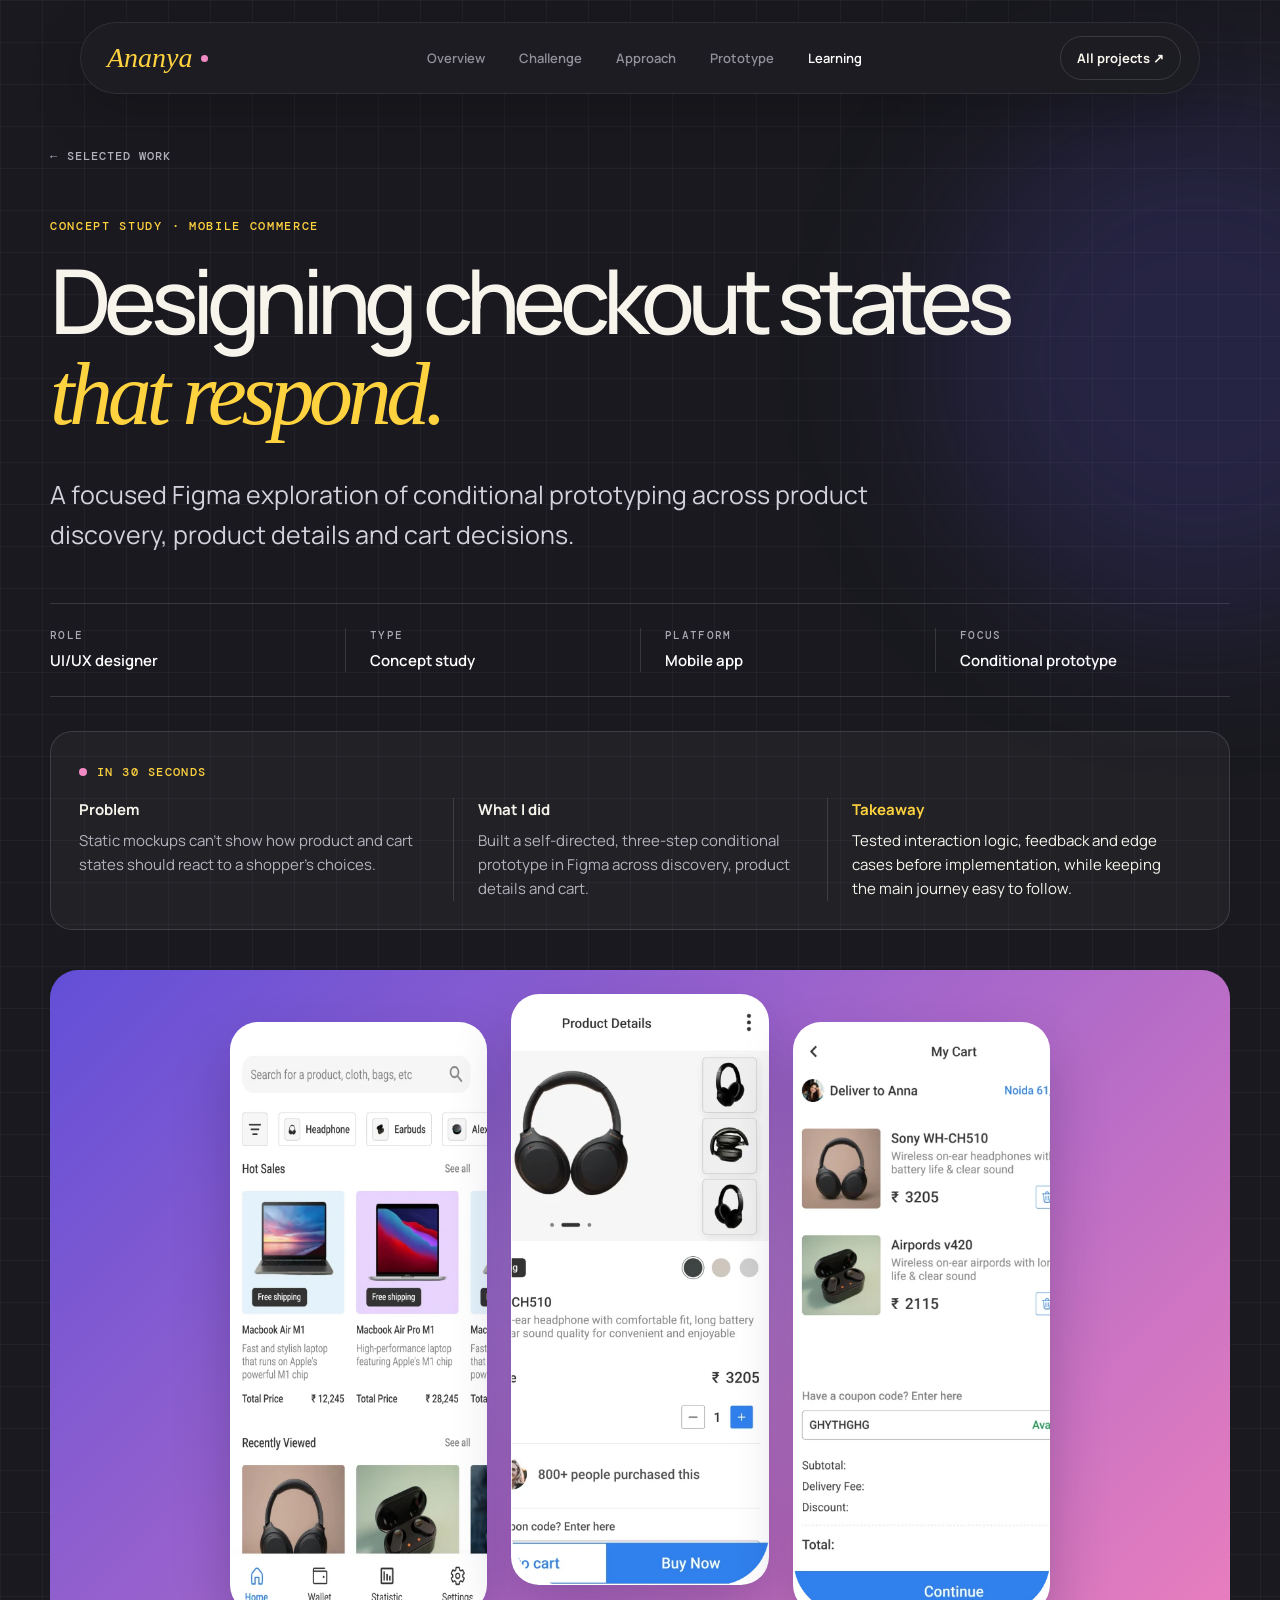
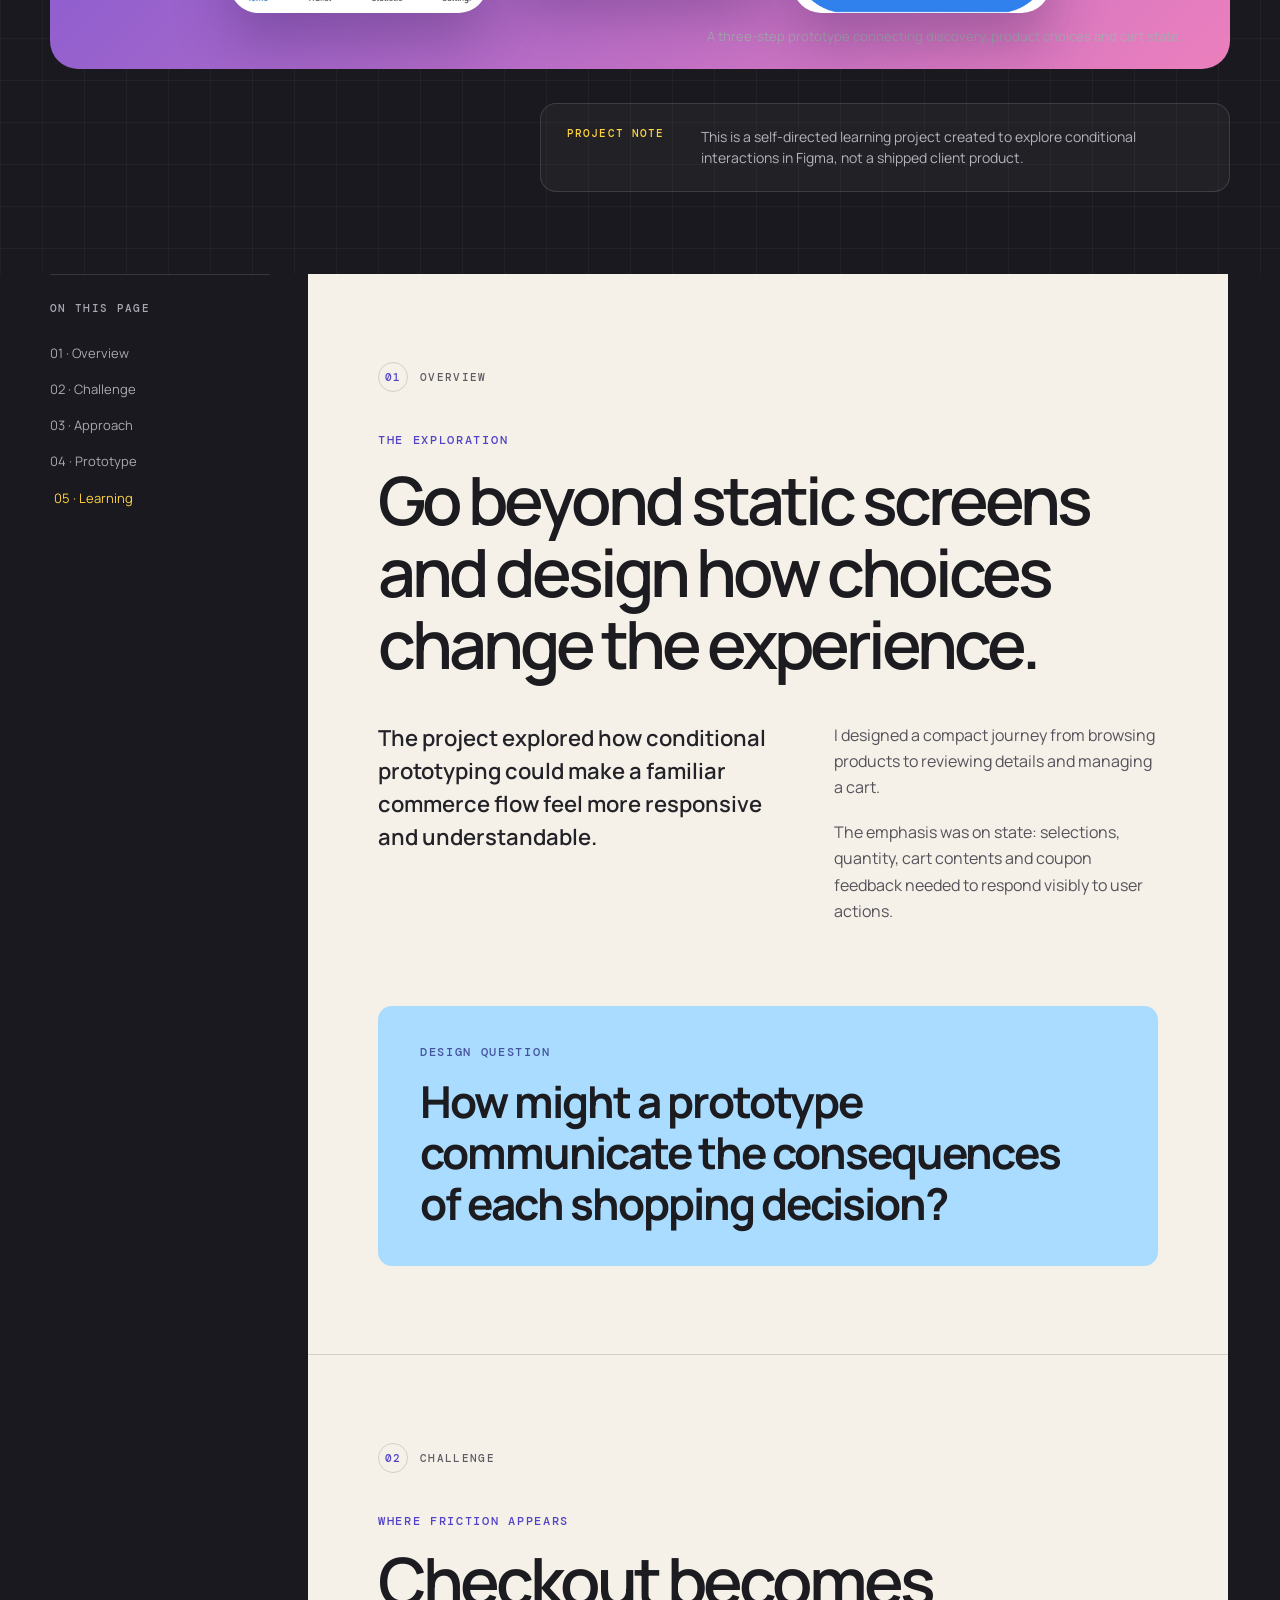
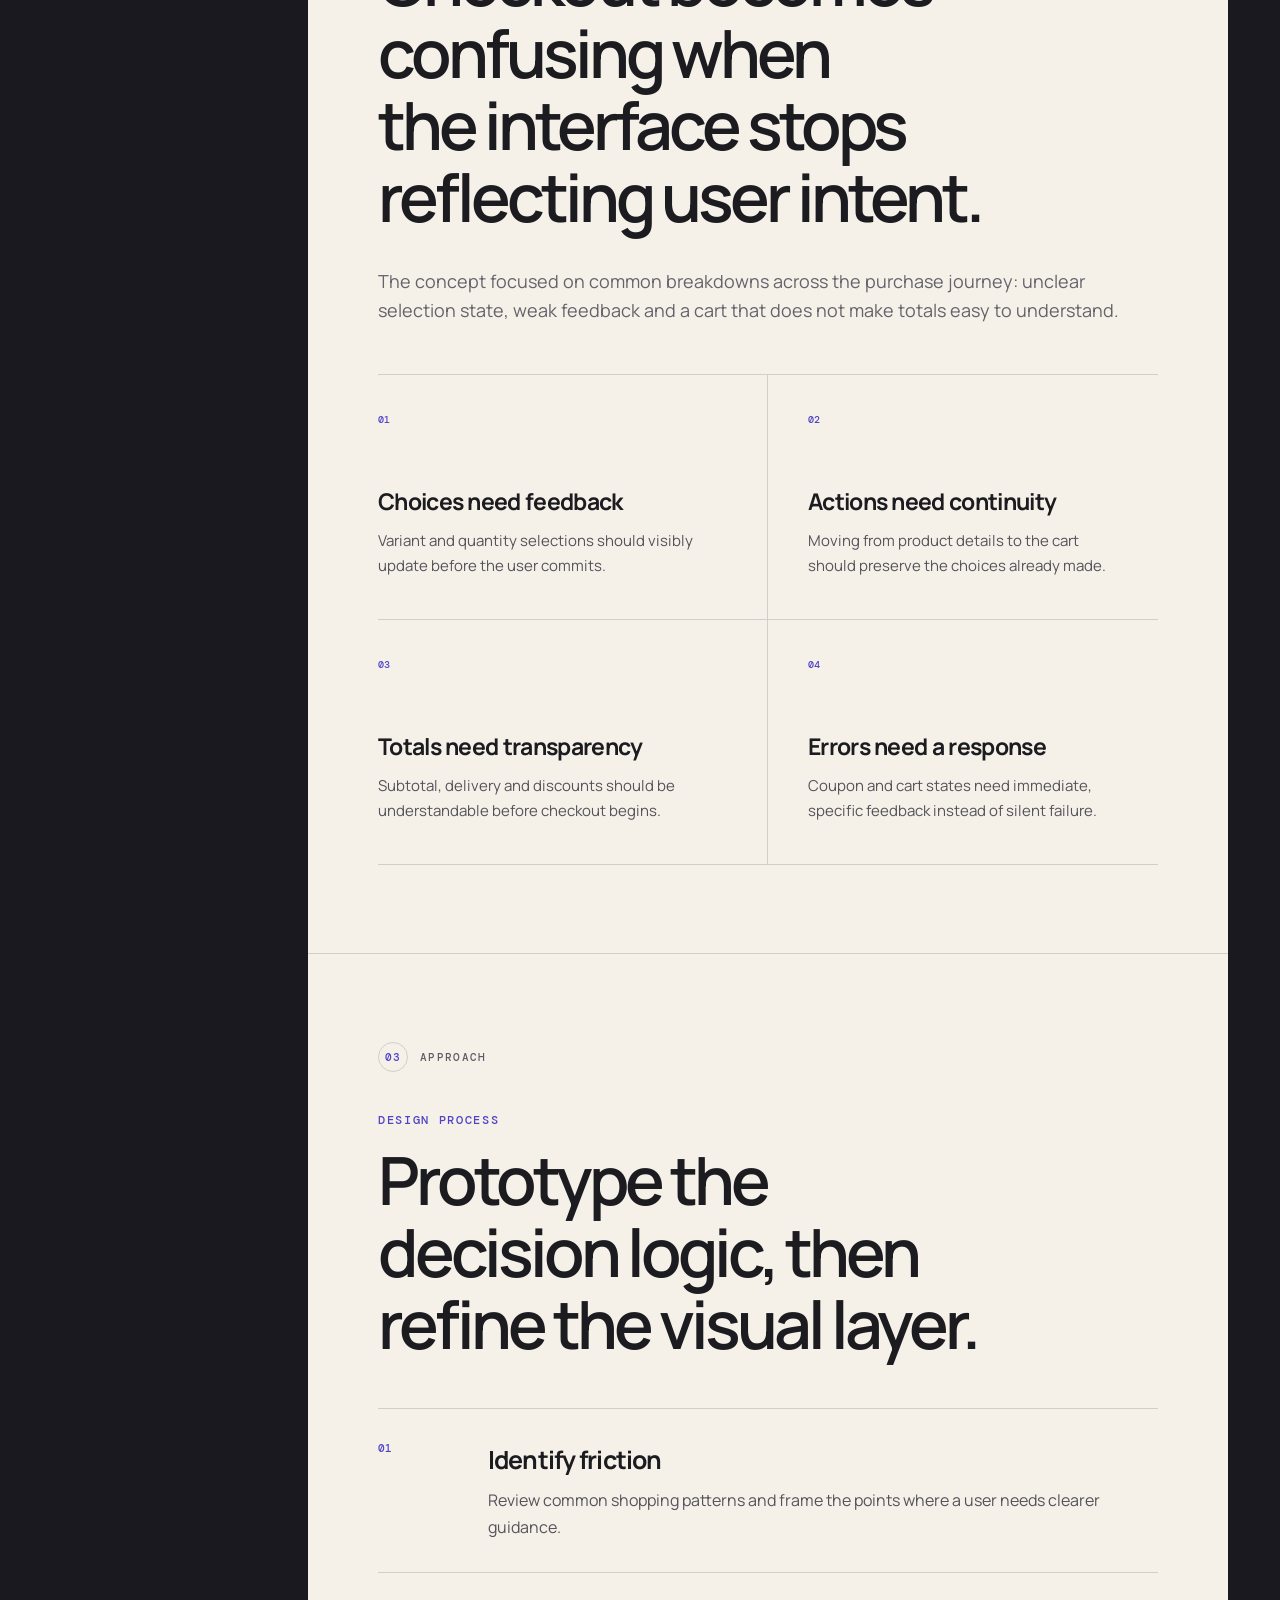
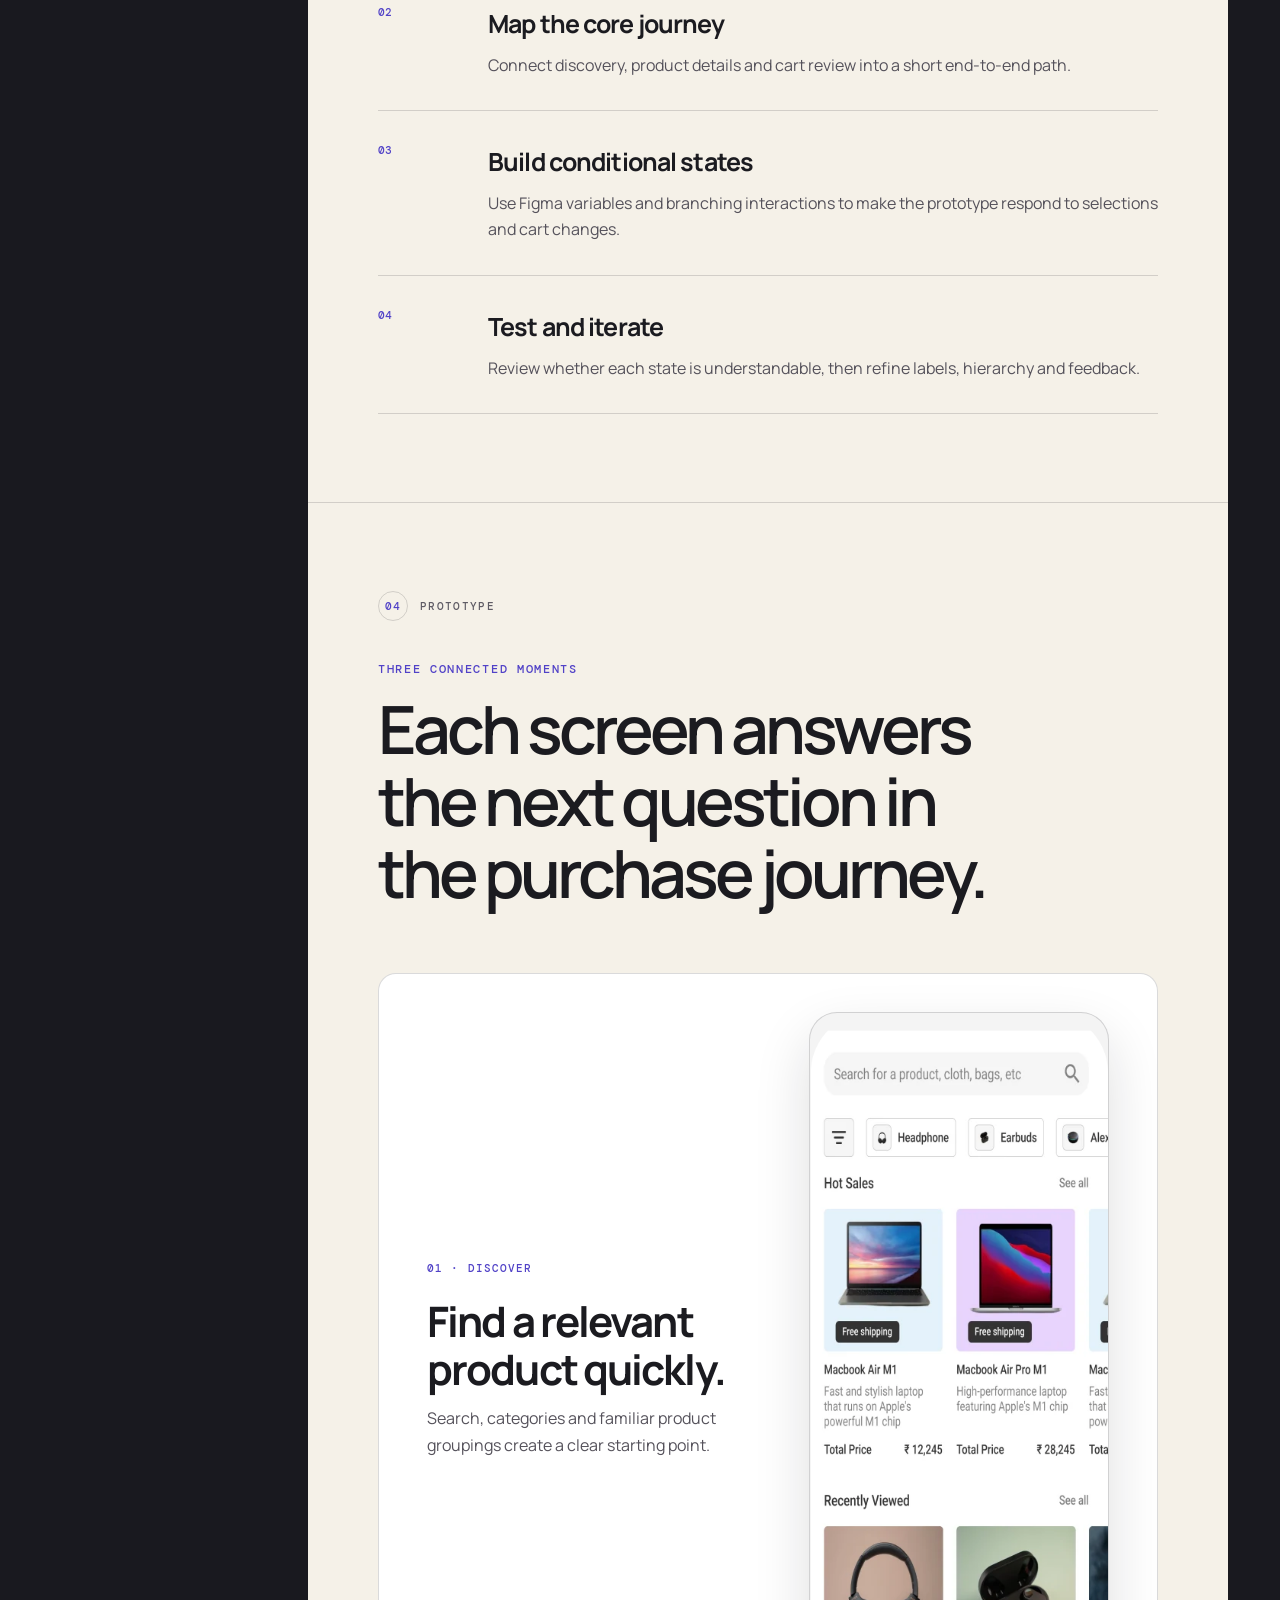
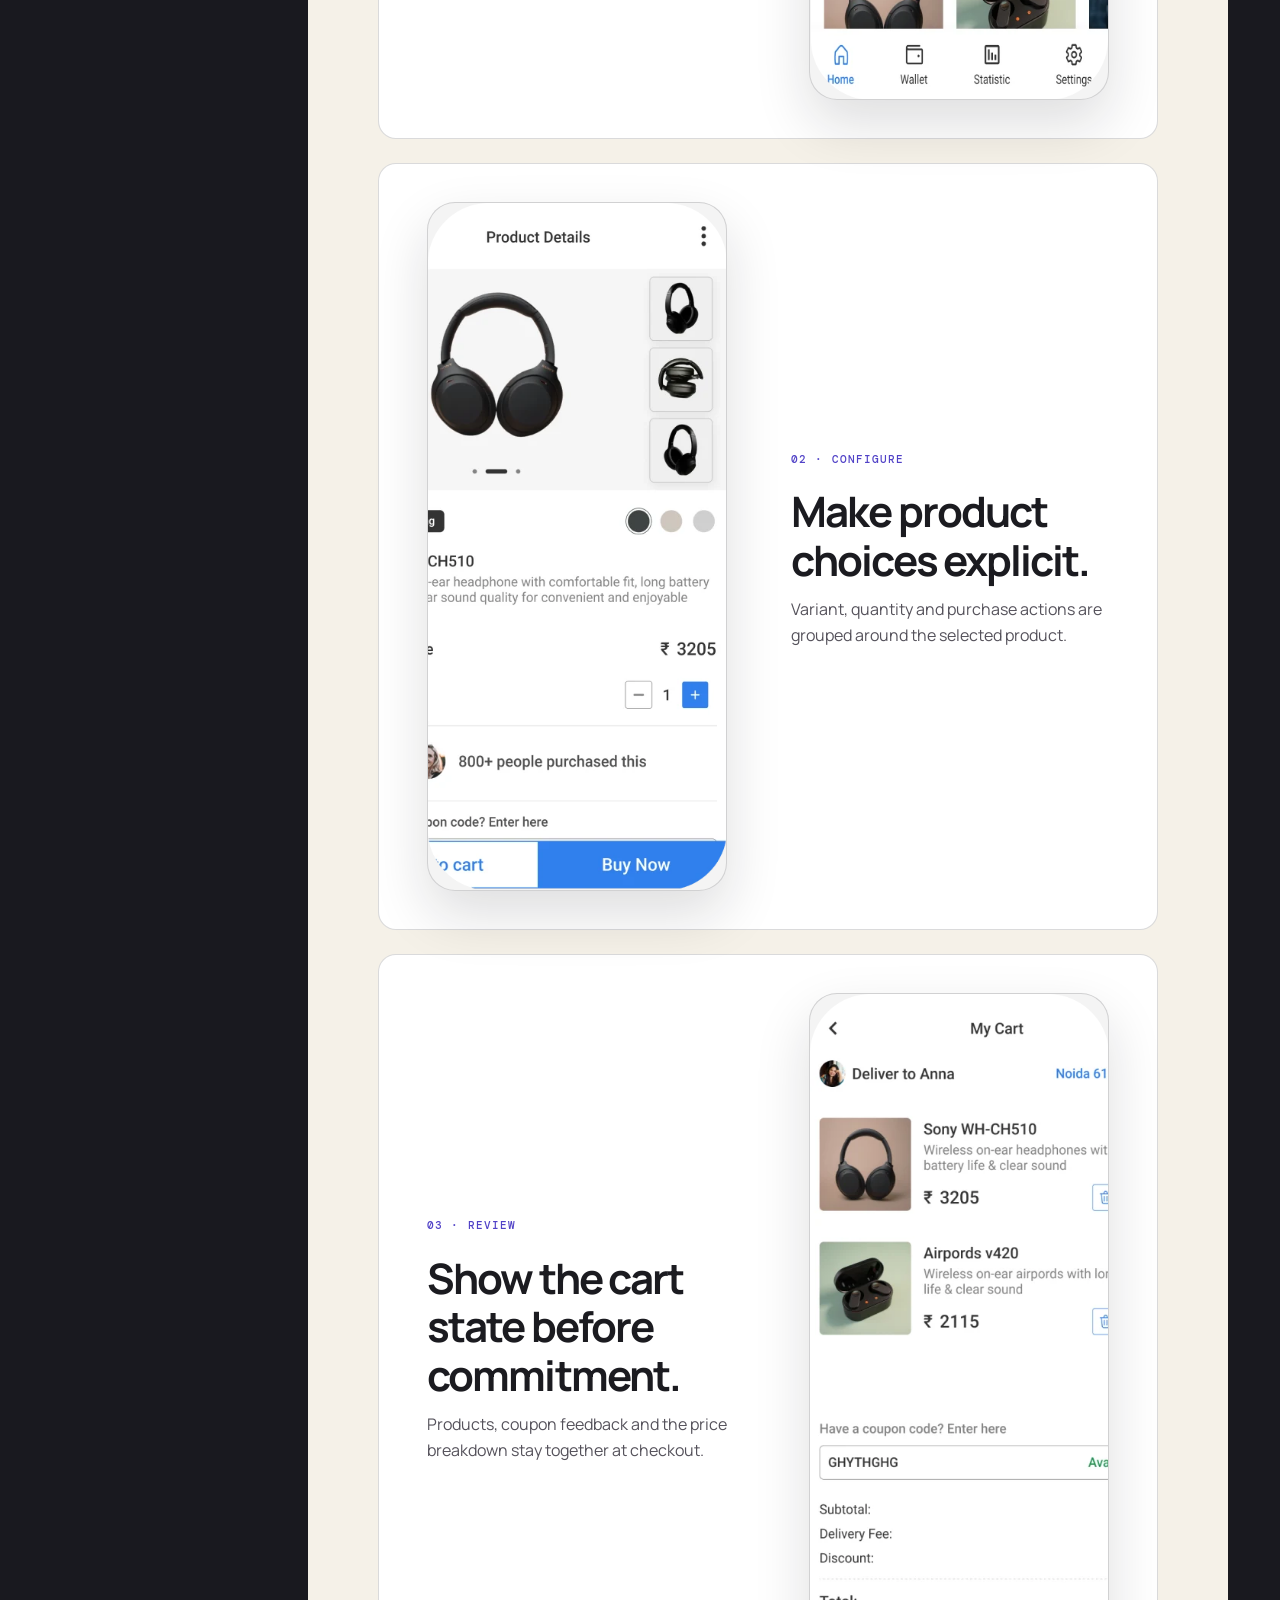
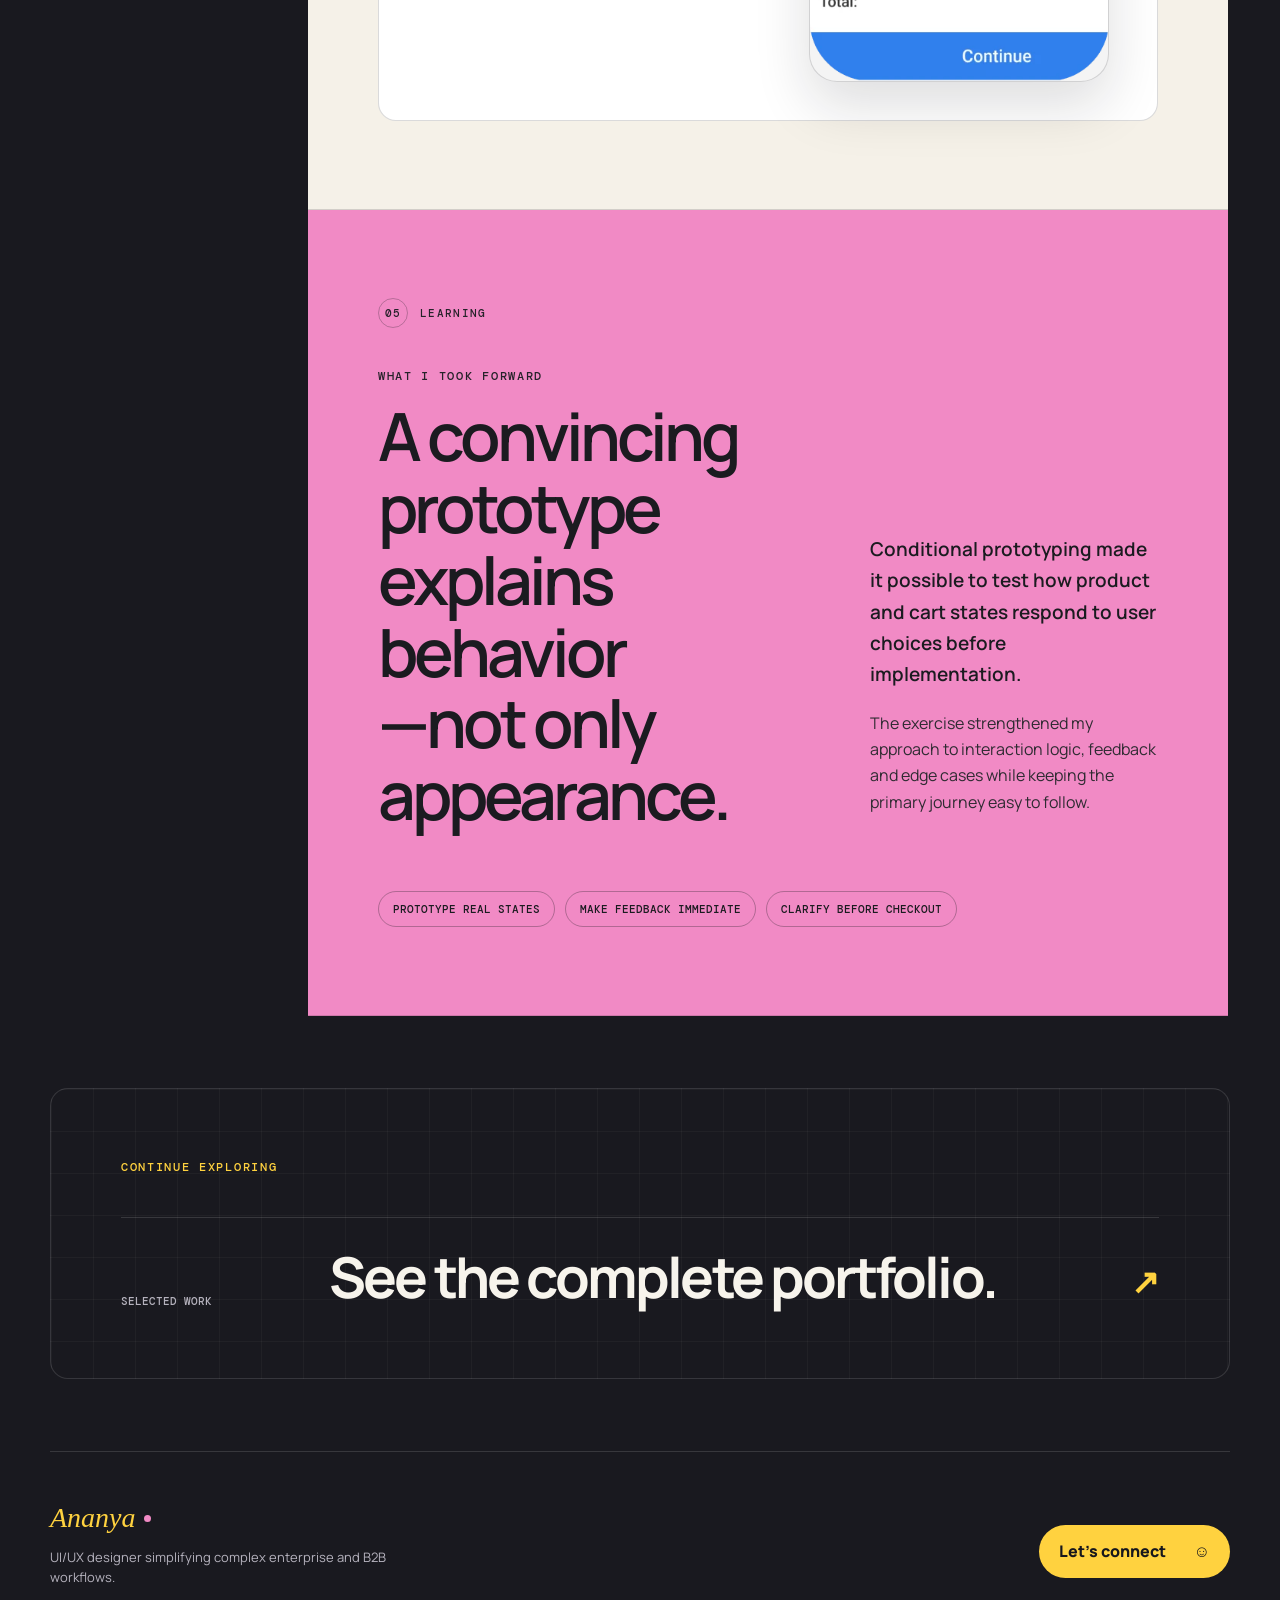
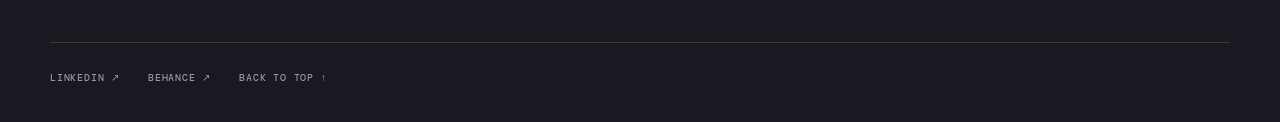
==== commit b6b7473a: "Rename résumé, add share previews and 30-second case study summaries - Rename résumé PDF to Ananya_S" ====
--- a/e-commerce/index.html
+++ b/e-commerce/index.html
@@ -7,12 +7,20 @@
   <meta name="theme-color" content="#17171d">
   <meta property="og:title" content="Mobile Commerce — Ananya Sharma">
   <meta property="og:description" content="A product design exploration of conditional interactions across product, cart and checkout states.">
+  <meta property="og:url" content="https://ananya-sharma-portfolio.vercel.app/e-commerce/">
+  <meta property="og:image" content="https://ananya-sharma-portfolio.vercel.app/img/og/e-commerce.jpg">
+  <meta property="og:image:width" content="1200">
+  <meta property="og:image:height" content="630">
+  <meta property="og:image:alt" content="Three mobile commerce screens: product, home and cart">
+  <meta name="twitter:card" content="summary_large_image">
+  <meta name="twitter:title" content="Mobile Commerce — Ananya Sharma">
+  <meta name="twitter:description" content="A product design exploration of conditional interactions across product, cart and checkout states.">
+  <meta name="twitter:image" content="https://ananya-sharma-portfolio.vercel.app/img/og/e-commerce.jpg">
   <meta property="og:type" content="website">
-  <meta property="og:image" content="img/frame.webp">
   <title>Mobile Commerce — Ananya Sharma</title>
   <link rel="icon" href="../favicon.svg" type="image/svg+xml">
   <link rel="preload" href="../fonts/manrope-latin.woff2" as="font" type="font/woff2" crossorigin>
-  <link rel="stylesheet" href="../case-study.css?v=20260826-2">
+  <link rel="stylesheet" href="../case-study.css?v=20261122-1">
   <script src="../case-study.js" defer></script>
   <script src="../analytics.js" defer></script>
 </head>
@@ -43,6 +51,7 @@
         <div><dt>Platform</dt><dd>Mobile app</dd></div>
         <div><dt>Focus</dt><dd>Conditional prototype</dd></div>
       </dl>
+      <aside class="tldr reveal" aria-label="Case study summary"><p class="tldr-label">In 30 seconds</p><dl class="tldr-grid"><div><dt>Problem</dt><dd>Static mockups can’t show how product and cart states should react to a shopper’s choices.</dd></div><div><dt>What I did</dt><dd>Built a self-directed, three-step conditional prototype in Figma across discovery, product details and cart.</dd></div><div><dt>Takeaway</dt><dd>Tested interaction logic, feedback and edge cases before implementation, while keeping the main journey easy to follow.</dd></div></dl></aside>
 
       <figure class="hero-visual phone-hero reveal">
         <div class="phone-stage">
--- a/case-study.css
+++ b/case-study.css
@@ -91,7 +91,6 @@
 .phone-hero .shot-button { padding: 0; aspect-ratio: 392 / 900; border: 0; border-radius: 38px; background: #fff; box-shadow: 0 30px 55px rgba(32, 17, 68, .28); }
 .phone-hero .shot-button img { width: 100%; height: 100%; border-radius: inherit; object-fit: cover; }
 .phone-hero .phone-center { transform: translateY(-28px); }
-.phone-hero figcaption { color: rgba(255,255,255,.76); }
 .nda-note { width: min(690px, 100%); margin: 34px 0 0 auto; padding: 22px 26px; display: grid; grid-template-columns: 110px 1fr; gap: 24px; border: 1px solid var(--line); border-radius: 16px; background: rgba(255, 255, 255, .035); }
 .nda-note strong { color: var(--yellow); font: 500 11px DM Mono, monospace; letter-spacing: .1em; text-transform: uppercase; }
 .nda-note p { margin: 0; color: var(--muted); font-size: 14px; }
@@ -307,3 +306,71 @@
   *, *::before, *::after { animation: none !important; transition: none !important; }
   .reveal { opacity: 1; transform: none; }
 }
+
+/* ---- Editorial polish: measure, scale, rhythm, focus, calm surfaces ---- */
+.hero-copy h1 { line-height: .98; }
+.hero-intro { max-width: 62ch; line-height: 1.6; }
+.section-lead h2, .final-heading h2 { line-height: 1.08; text-wrap: balance; }
+.decision-callout h3, .flow-copy h3, .step-copy h3 { line-height: 1.15; text-wrap: balance; }
+.split-copy p, .section-summary, .insight-card p, .process-list p, .step-copy p, .learning-copy p, .final-heading > p:last-child { max-width: 68ch; line-height: 1.65; }
+.split-copy p, .insight-card p, .process-list p, .step-copy p { color: #55525b; }
+.split-copy .large-copy { line-height: 1.5; }
+.insight-card p, .design-shot figcaption p { font-size: 15px; }
+.case-section > * + .section-lead, .case-section > .section-lead { margin-top: 0; }
+.case-section { padding-block: 88px; }
+.section-label { margin-bottom: 40px; }
+.shot-button, .concept-card, .commerce-step, .context-visual, .decision-callout { border-radius: 14px; }
+.shot-button { border: 1px solid var(--dark-line); }
+.phone-hero .shot-button, .commerce-step .shot-button { border-radius: 28px; }
+.commerce-step { border-radius: 18px; }
+.hero-visual figcaption, .design-shot figcaption p, .lightbox > p { line-height: 1.5; }
+.design-shot figcaption { border-top: 1px solid var(--dark-line); padding-top: 14px; }
+.design-shot figcaption strong { font-weight: 700; }
+
+a:focus-visible, button:focus-visible, summary:focus-visible { outline: 3px solid var(--yellow); outline-offset: 3px; border-radius: 6px; }
+.case-content a:focus-visible, .case-content button:focus-visible { outline-color: var(--violet); }
+.lightbox-close:focus-visible { outline-color: #fff; }
+
+.back-link, .breadcrumb { transition: color .2s, border-color .2s; }
+.next-case { border-radius: 18px; }
+.next-case a { padding-top: 28px; border-top: 1px solid var(--line); }
+.next-case a:hover strong { color: var(--yellow); }
+.next-case strong { transition: color .2s; line-height: 1.1; }
+.case-footer nav a { padding: 4px 0; }
+
+@media (max-width: 600px) {
+  .case-hero { padding: 112px 16px 56px; }
+  .hero-copy h1 { font-size: clamp(42px, 13vw, 60px); letter-spacing: -.05em; }
+  .case-section { padding: 56px 18px; }
+  .section-label { margin-bottom: 30px; }
+  .section-lead h2, .final-heading h2 { font-size: clamp(30px, 9vw, 38px); }
+  .split-copy, .insight-grid, .process-list, .concept-grid { margin-top: 32px; }
+  .decision-callout { padding: 24px 20px; }
+  .commerce-step, .commerce-step:nth-child(even) { padding: 22px 18px; }
+  .design-shot figcaption { grid-template-columns: 34px 1fr; gap: 10px; }
+  .next-case { padding: 32px 20px; }
+  .next-case strong { font-size: 28px; }
+  .shot-button, .back-link, .menu-button { min-height: 44px; }
+  .case-footer nav { gap: 16px 22px; }
+}
+@media (prefers-reduced-motion: reduce) {
+  .reading-progress span { transition: none; }
+}
+
+/* ---- 30-second summary (TL;DR) under the hero meta ---- */
+.tldr { margin: 0 0 40px; padding: 26px 28px 28px; border: 1px solid var(--line); border-radius: 22px; background: rgba(255, 255, 255, .035); }
+.tldr-label { margin: 0 0 18px; display: inline-flex; align-items: center; gap: 10px; color: var(--yellow); font: 500 12px "DM Mono", monospace; letter-spacing: .12em; text-transform: uppercase; }
+.tldr-label::before { content: ""; width: 8px; height: 8px; border-radius: 50%; background: var(--pink); }
+.tldr-grid { margin: 0; display: grid; grid-template-columns: repeat(3, minmax(0, 1fr)); gap: 0; }
+.tldr-grid > div { padding: 0 24px; border-left: 1px solid var(--line); }
+.tldr-grid > div:first-child { padding-left: 0; border-left: 0; }
+.tldr-grid dt { margin: 0 0 8px; color: var(--ink); font-weight: 700; font-size: 15px; }
+.tldr-grid dd { margin: 0; color: var(--muted); font-size: 15px; line-height: 1.6; }
+.tldr-grid > div:last-child dt { color: var(--yellow); }
+.tldr-grid > div:last-child dd { color: var(--ink); }
+@media (max-width: 800px) {
+  .tldr { padding: 22px 20px; }
+  .tldr-grid { grid-template-columns: 1fr; gap: 18px; }
+  .tldr-grid > div { padding: 18px 0 0; border-left: 0; border-top: 1px solid var(--line); }
+  .tldr-grid > div:first-child { padding-top: 0; border-top: 0; }
+}
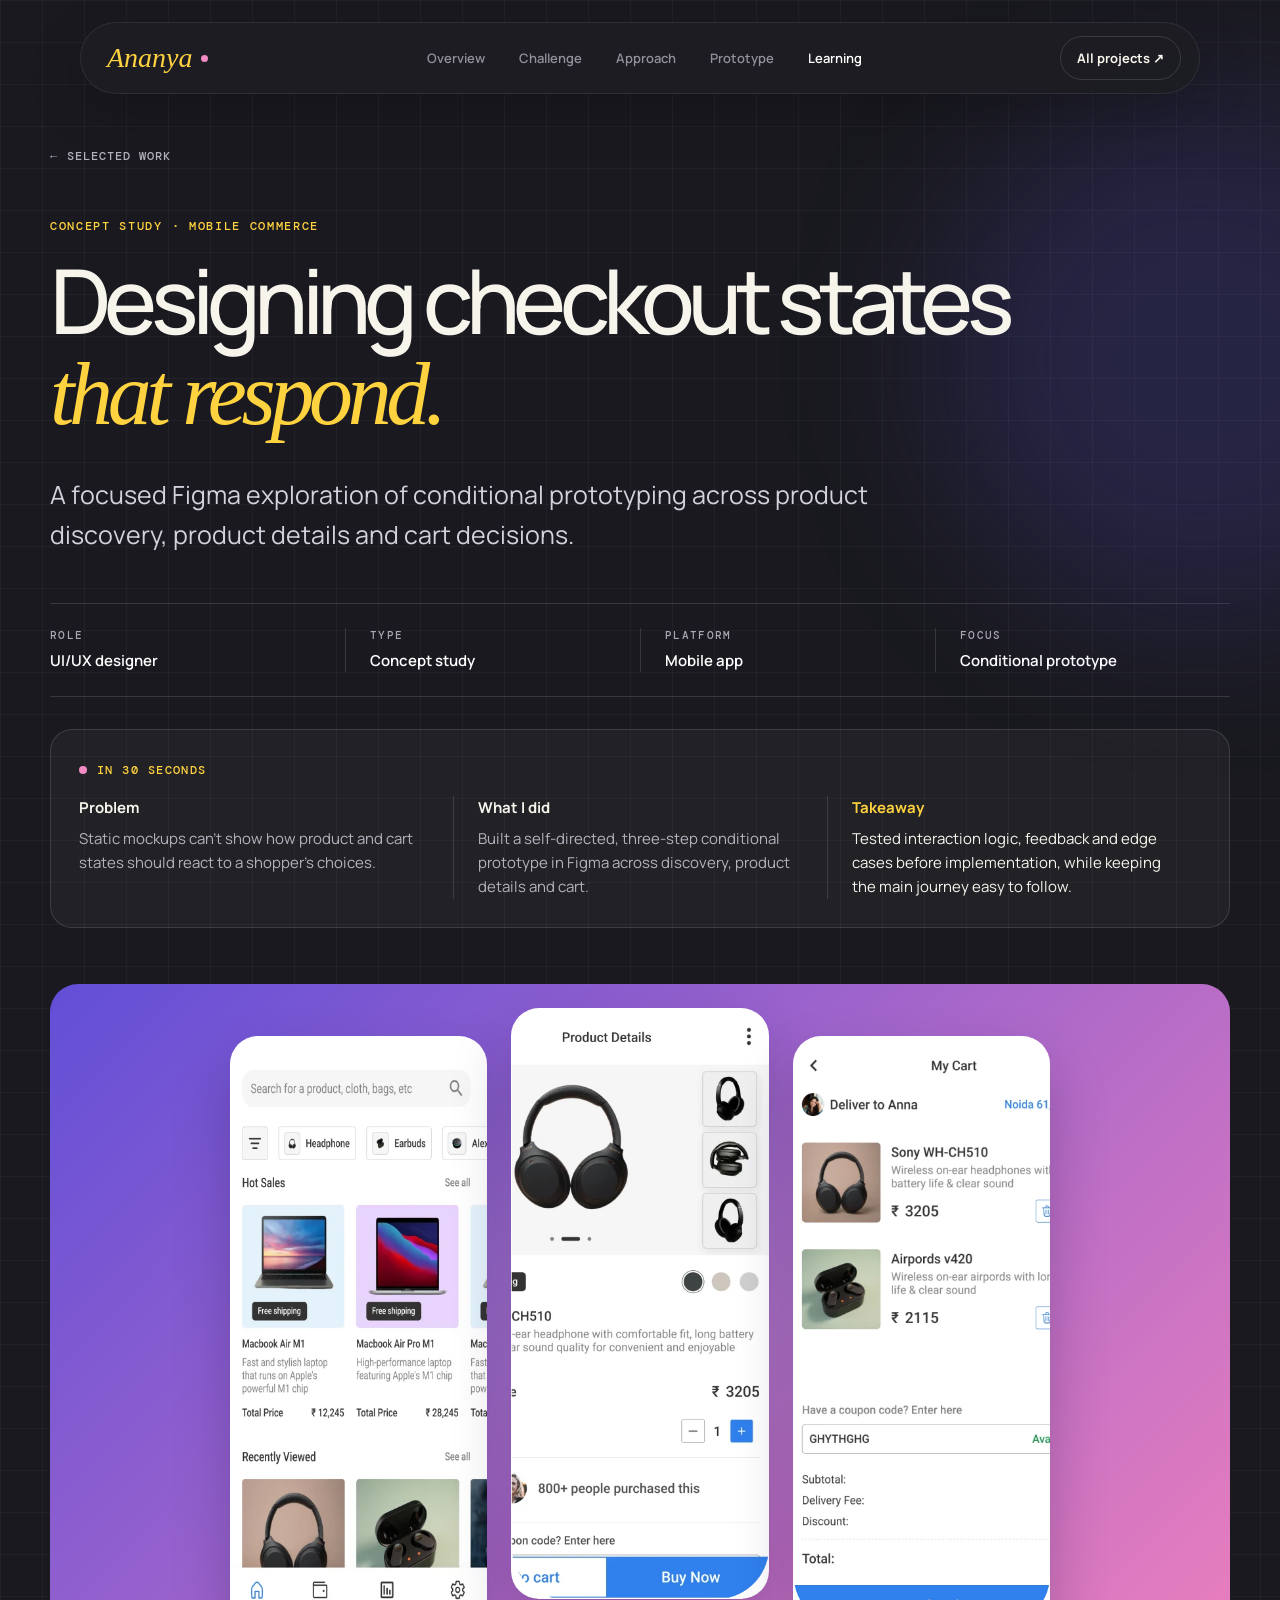
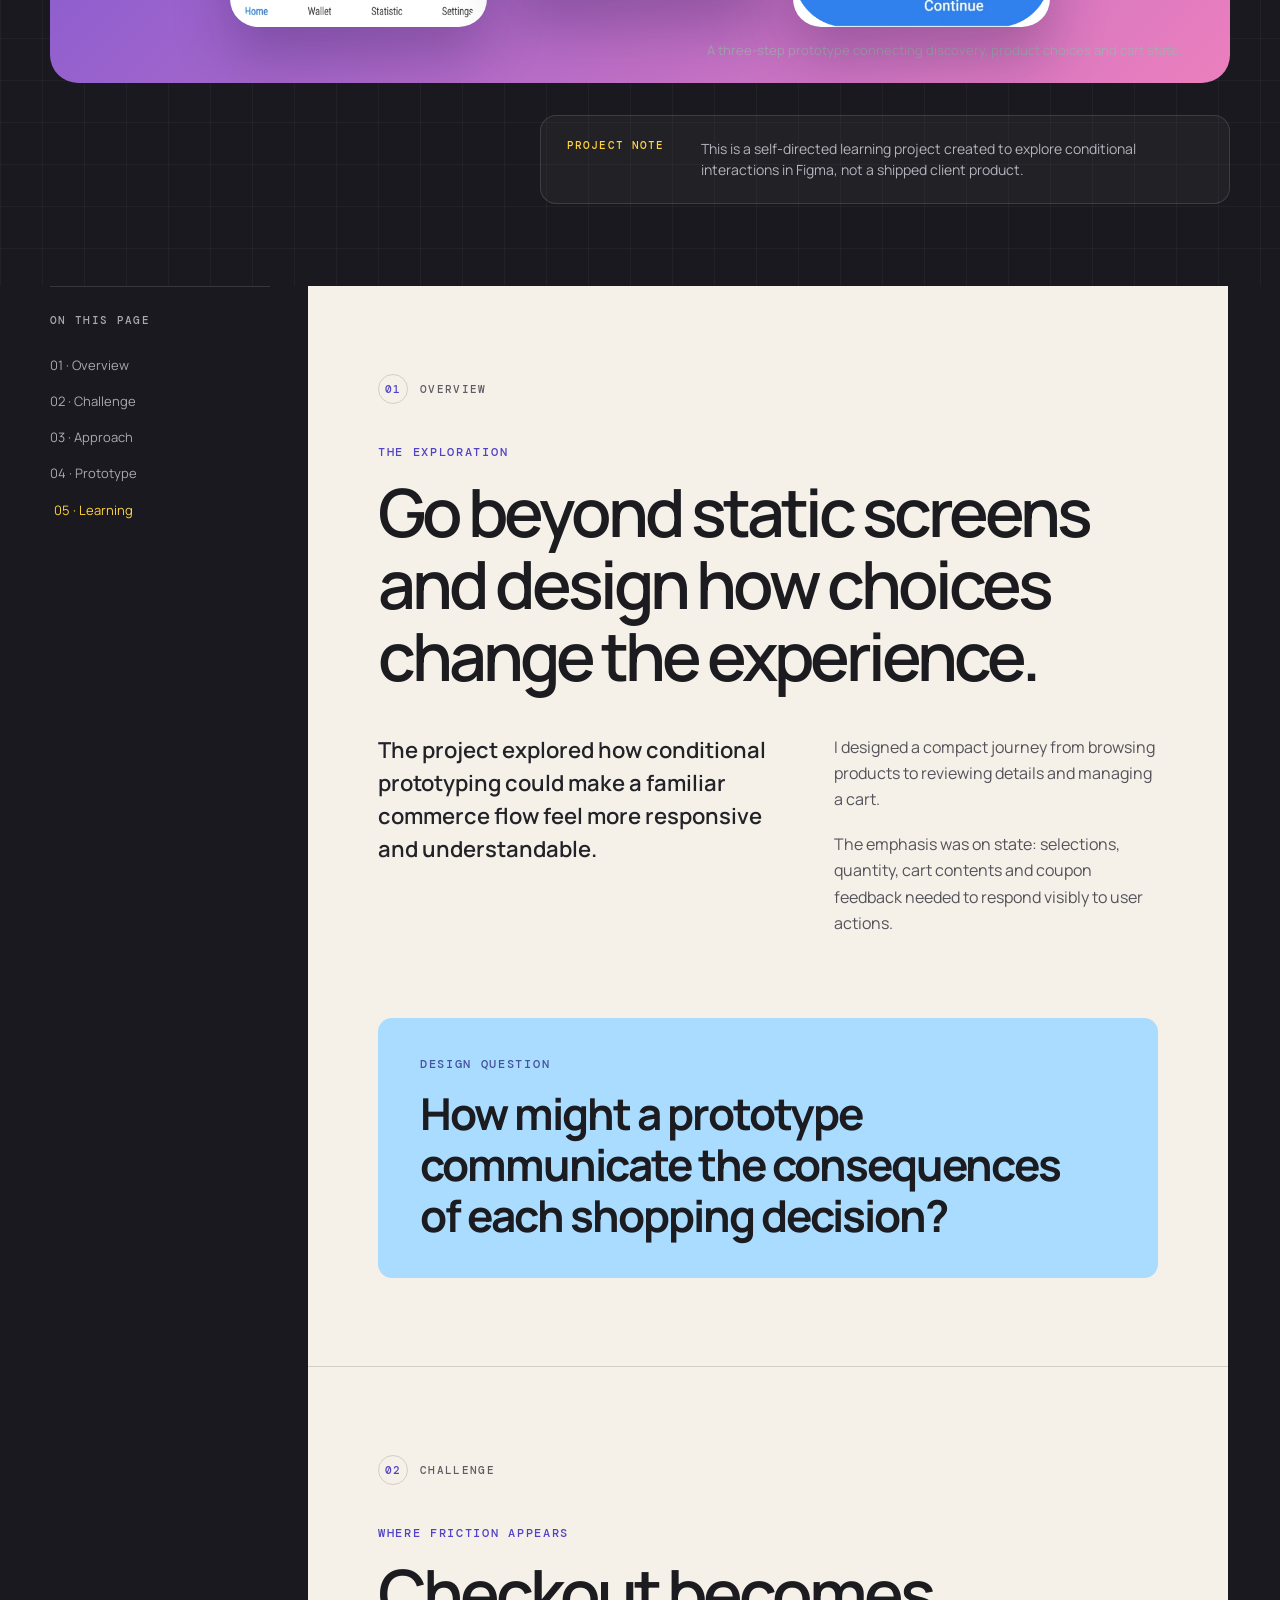
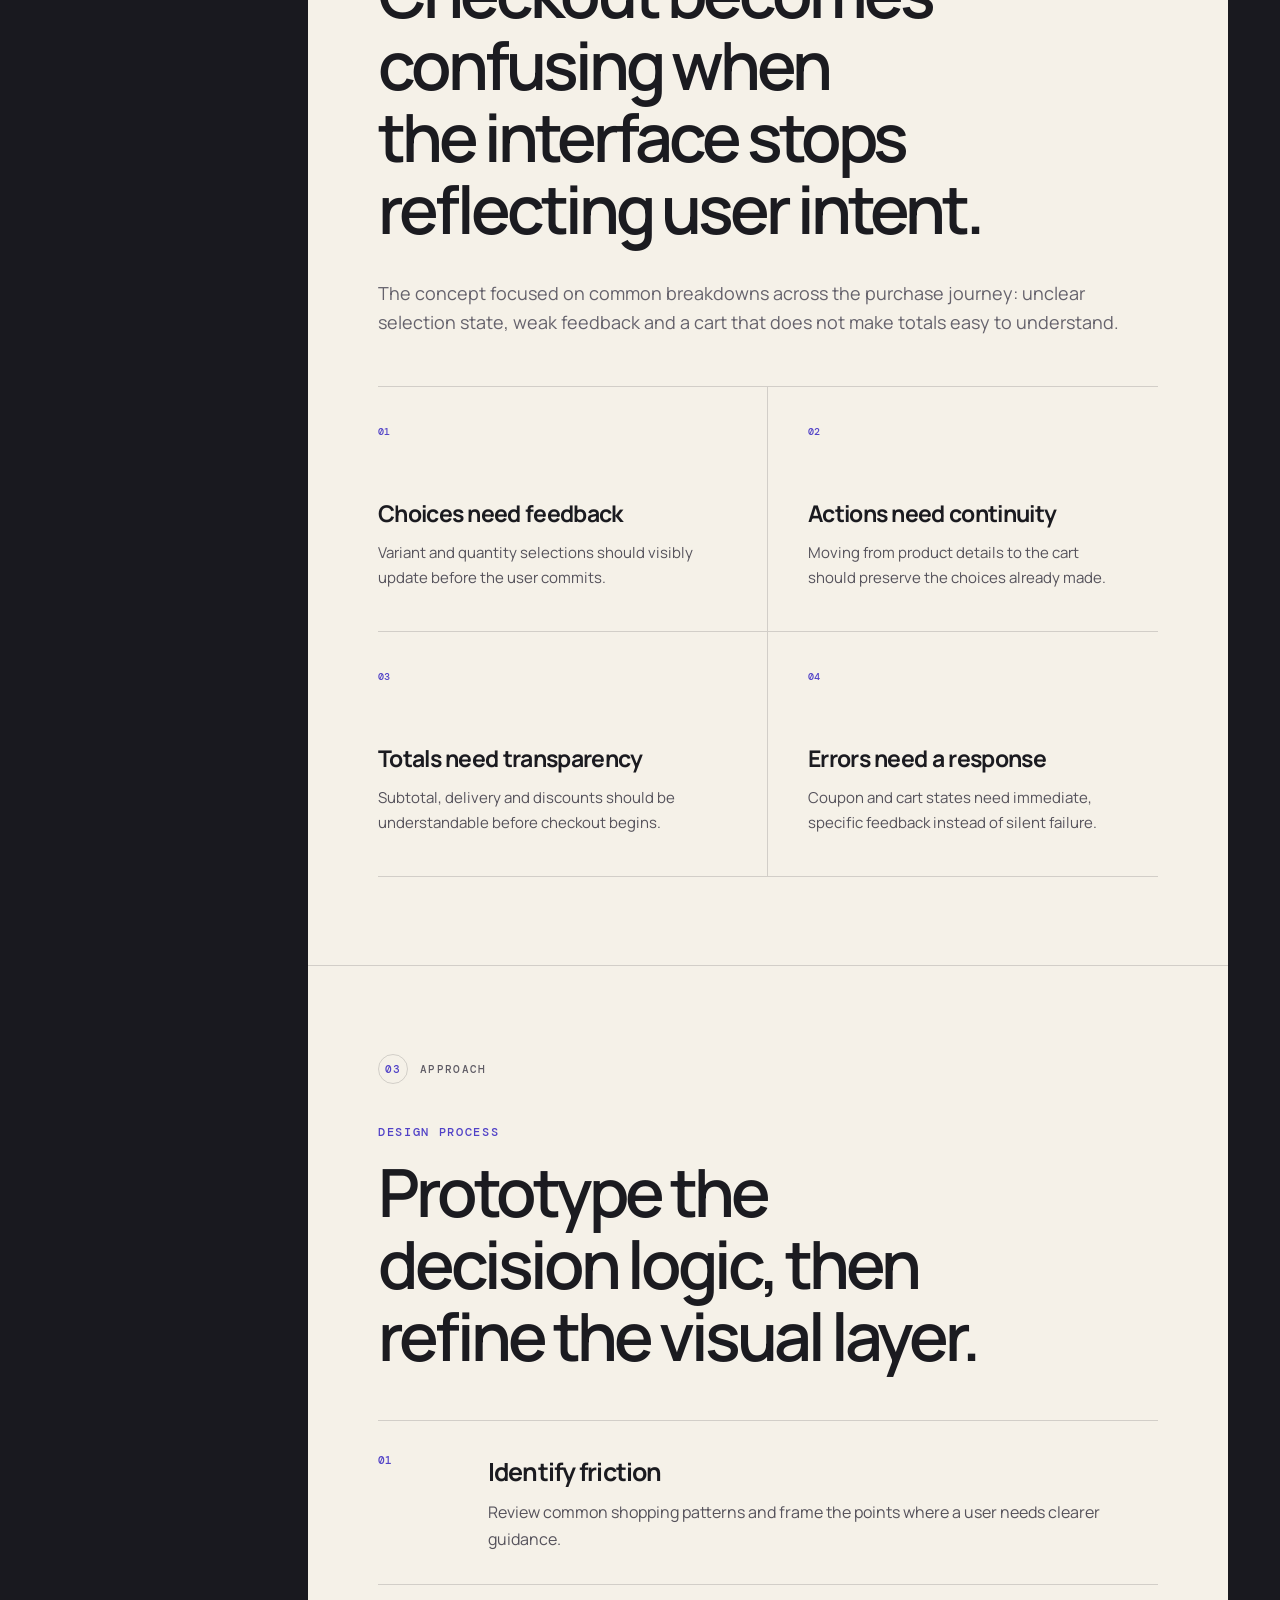
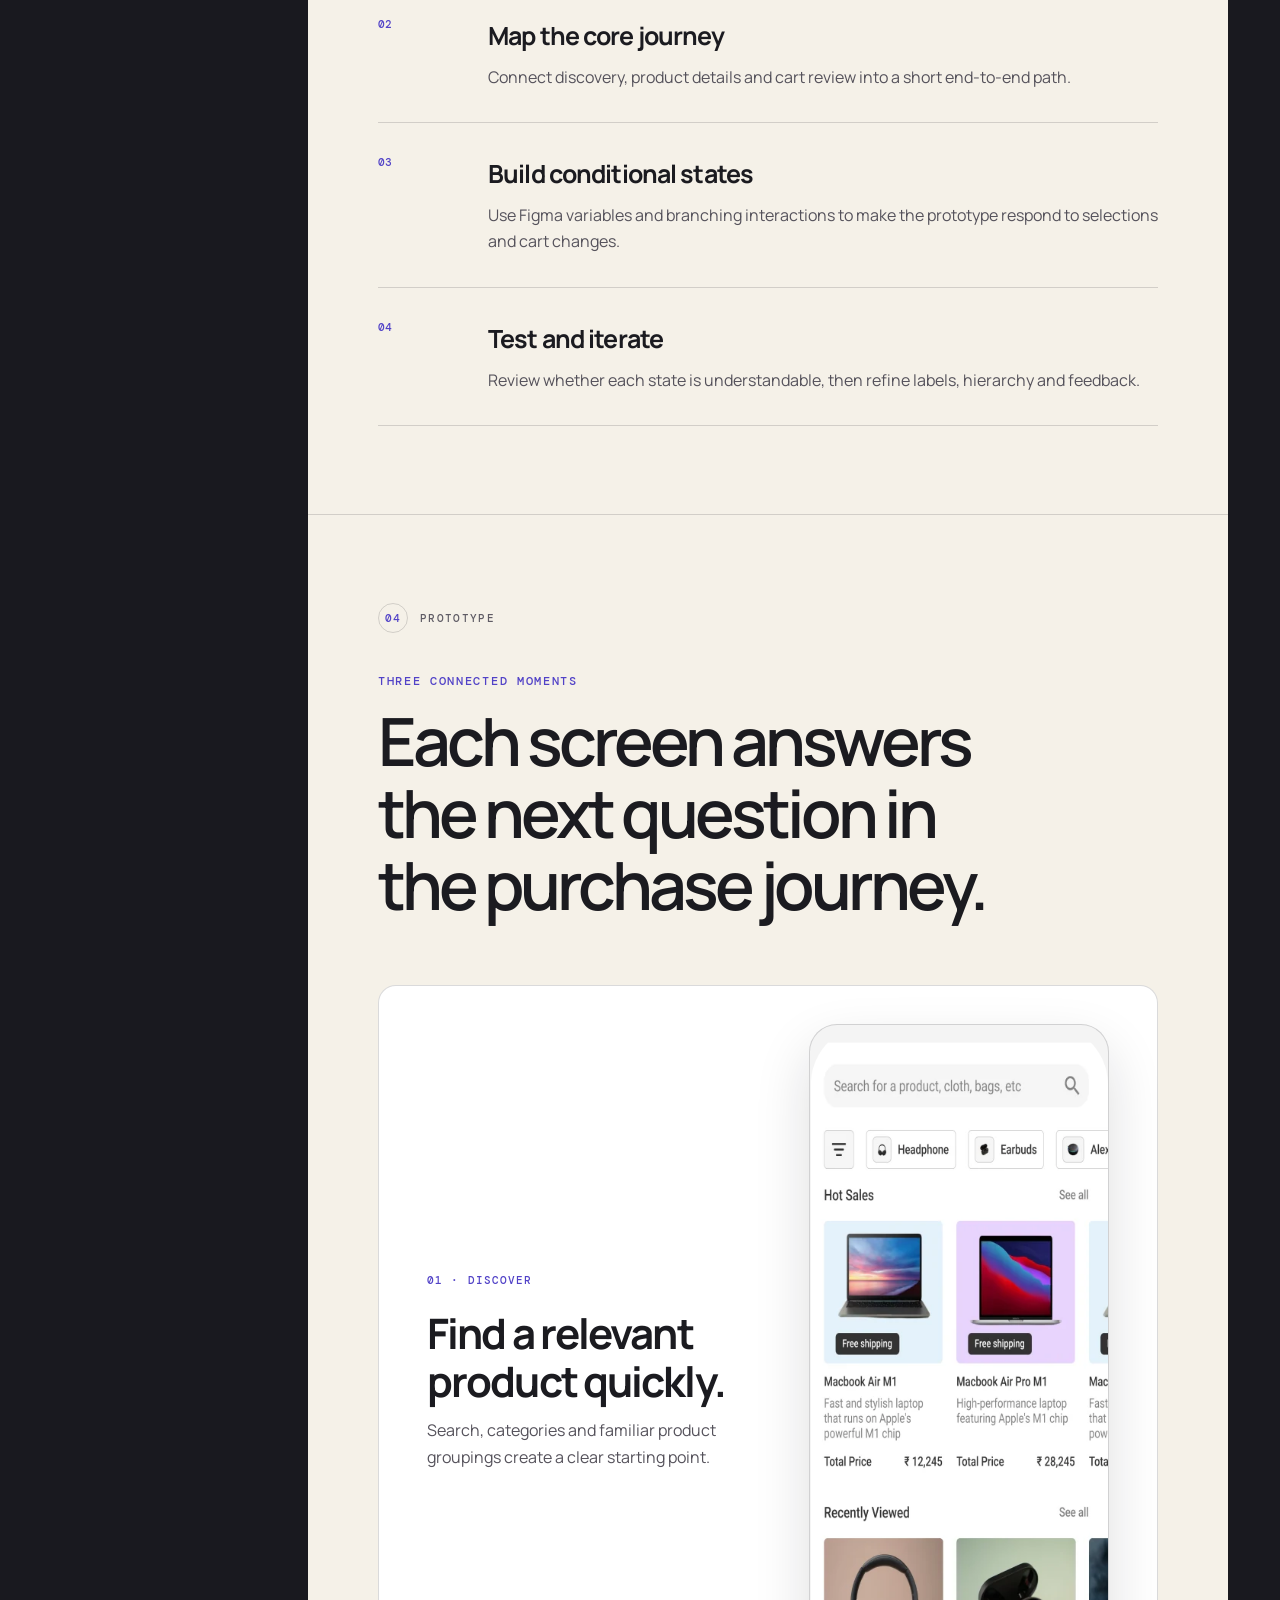
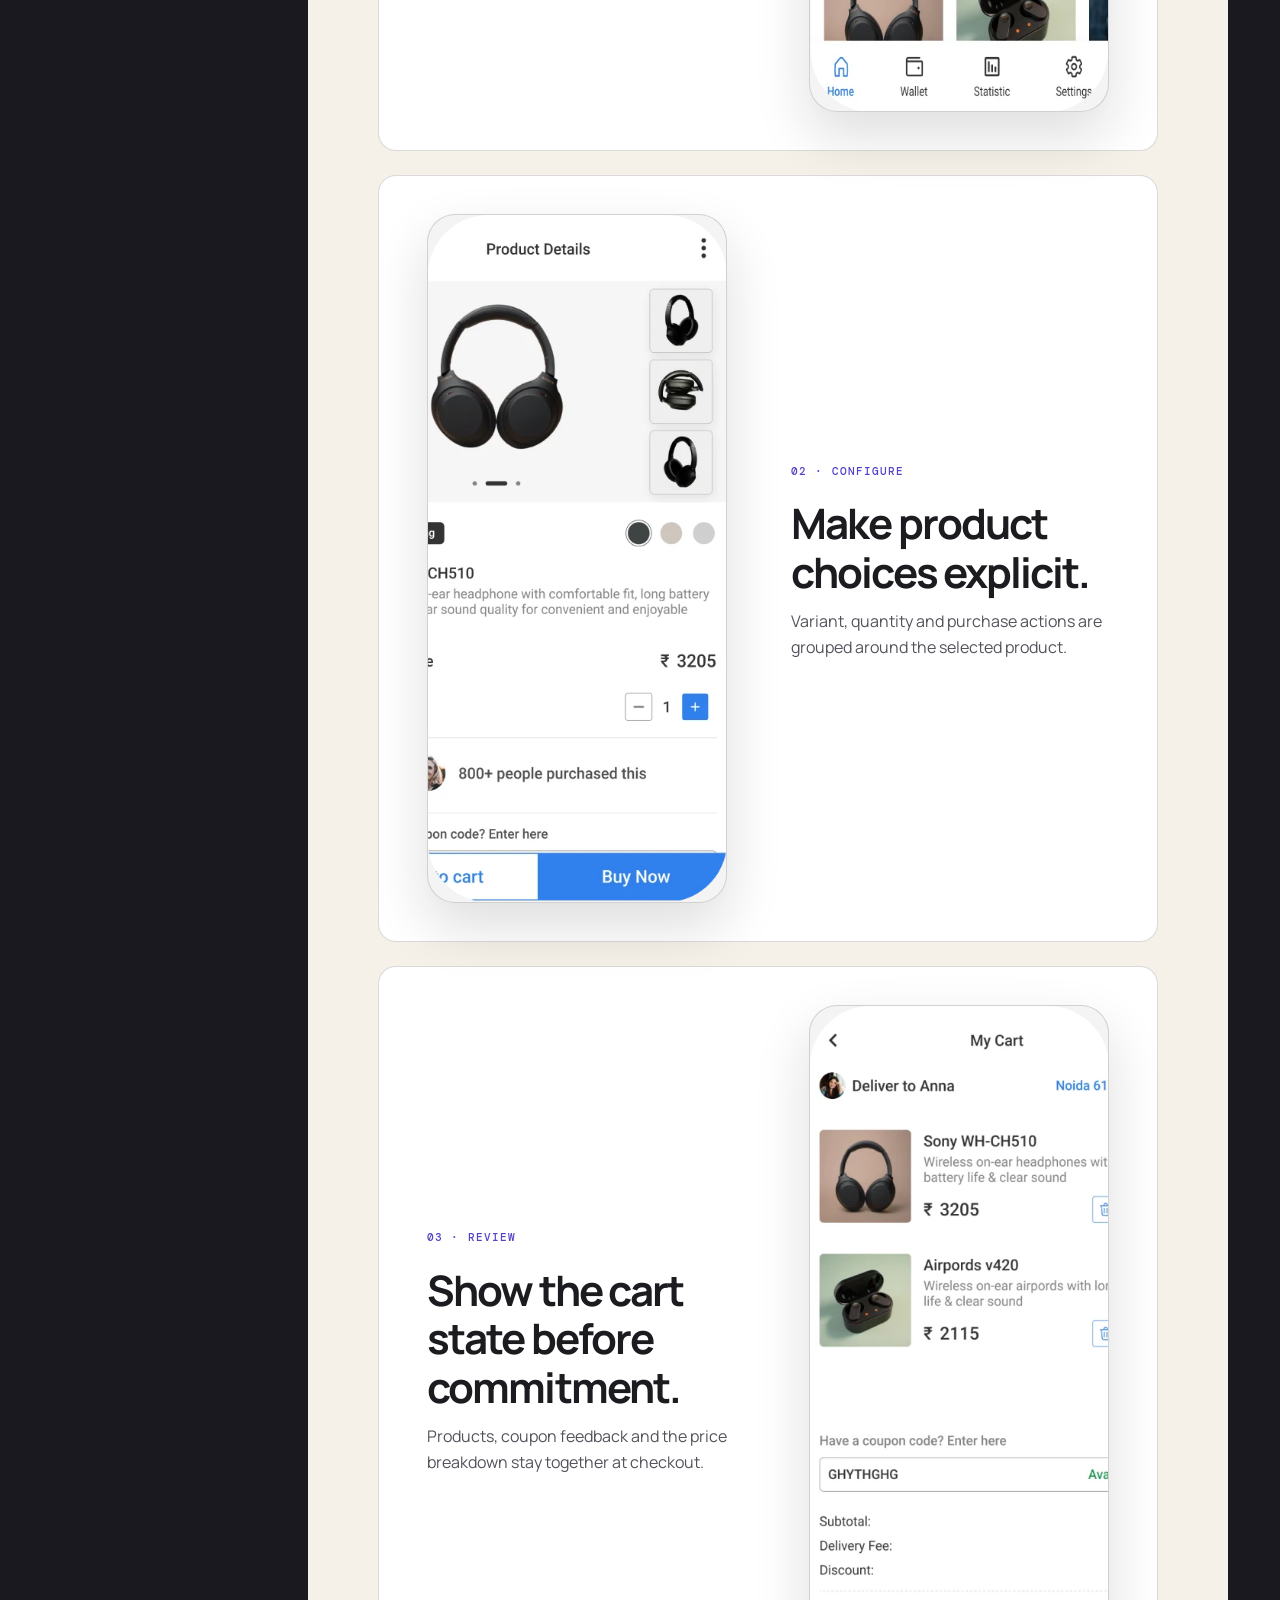
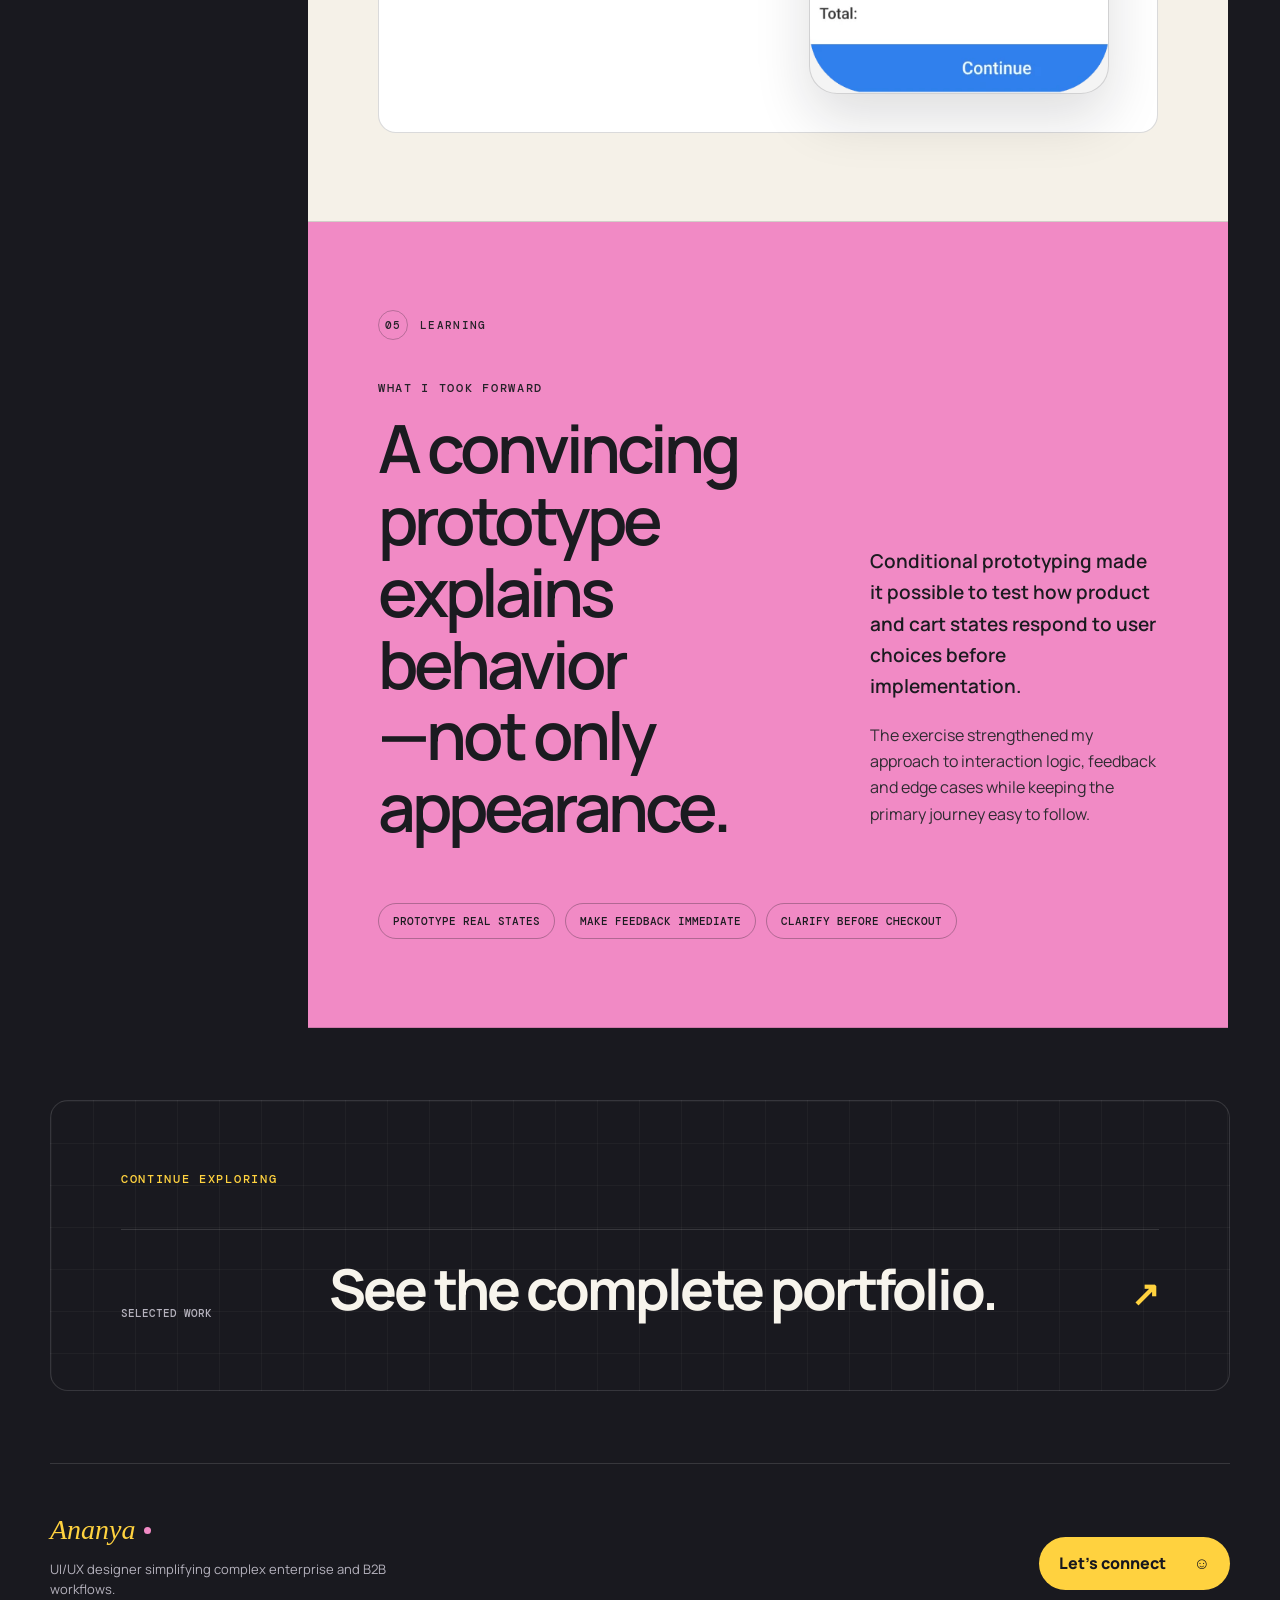
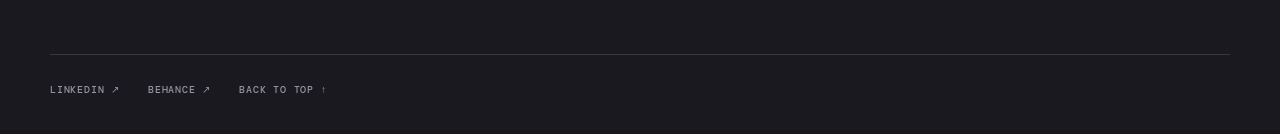
==== commit eb87b852: "Even out case study hero spacing - One spacing scale for the hero on every case study: 48/32/56/32px" ====
--- a/e-commerce/index.html
+++ b/e-commerce/index.html
@@ -20,7 +20,7 @@
   <title>Mobile Commerce — Ananya Sharma</title>
   <link rel="icon" href="../favicon.svg" type="image/svg+xml">
   <link rel="preload" href="../fonts/manrope-latin.woff2" as="font" type="font/woff2" crossorigin>
-  <link rel="stylesheet" href="../case-study.css?v=20261122-1">
+  <link rel="stylesheet" href="../case-study.css?v=20261122-3">
   <script src="../case-study.js" defer></script>
   <script src="../analytics.js" defer></script>
 </head>
--- a/case-study.css
+++ b/case-study.css
@@ -374,3 +374,28 @@
   .tldr-grid > div { padding: 18px 0 0; border-left: 0; border-top: 1px solid var(--line); }
   .tldr-grid > div:first-child { padding-top: 0; border-top: 0; }
 }
+
+/* ---- Hero spacing scale: one rhythm for every case study (overrides page CSS) ---- */
+body .case-hero > .hero-copy { margin-bottom: 0; }
+body .case-hero > .project-meta,
+body .case-hero > .tldr,
+body .case-hero > .hero-visual,
+body .case-hero > .revamp-hero-visual,
+body .case-hero > .nda-note { margin-top: 0; margin-bottom: 0; }
+body .case-hero > .project-meta { margin-top: 48px; padding-block: 24px; }
+body .case-hero > .tldr { margin-top: 32px; }
+body .case-hero > .hero-visual,
+body .case-hero > .revamp-hero-visual { margin-top: 56px; }
+body .case-hero > .nda-note { margin-top: 32px; }
+@media (max-width: 600px) {
+  body .case-hero > .project-meta { margin-top: 36px; padding-block: 20px; }
+  body .case-hero > .tldr { margin-top: 24px; }
+  body .case-hero > .hero-visual,
+  body .case-hero > .revamp-hero-visual { margin-top: 40px; }
+  body .case-hero > .nda-note { margin-top: 24px; }
+}
+@media (max-width: 900px) {
+  body .case-hero > .project-meta { grid-template-columns: 1fr 1fr; row-gap: 20px; column-gap: 0; }
+  body .case-hero > .project-meta > div { padding: 0 0 0 20px; border-left: 1px solid var(--line); }
+  body .case-hero > .project-meta > div:nth-child(odd) { padding-left: 0; border-left: 0; }
+}
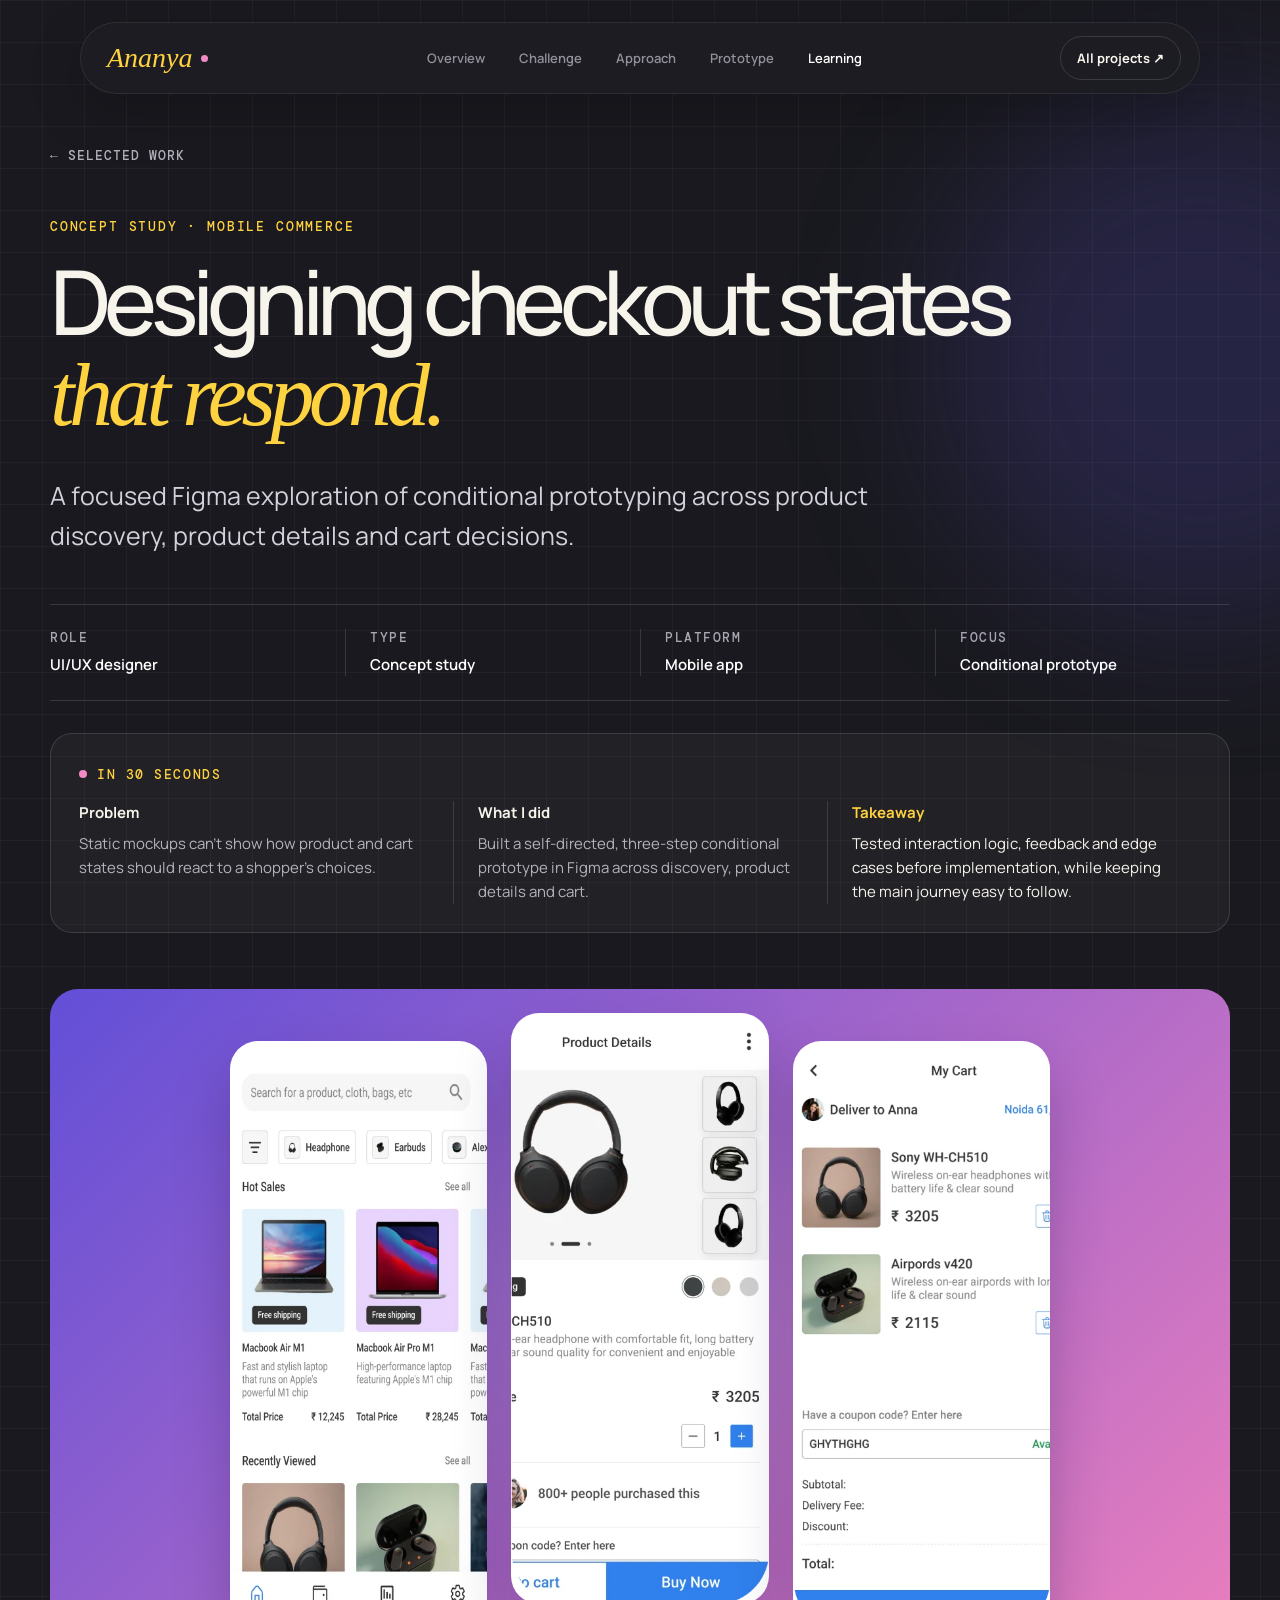
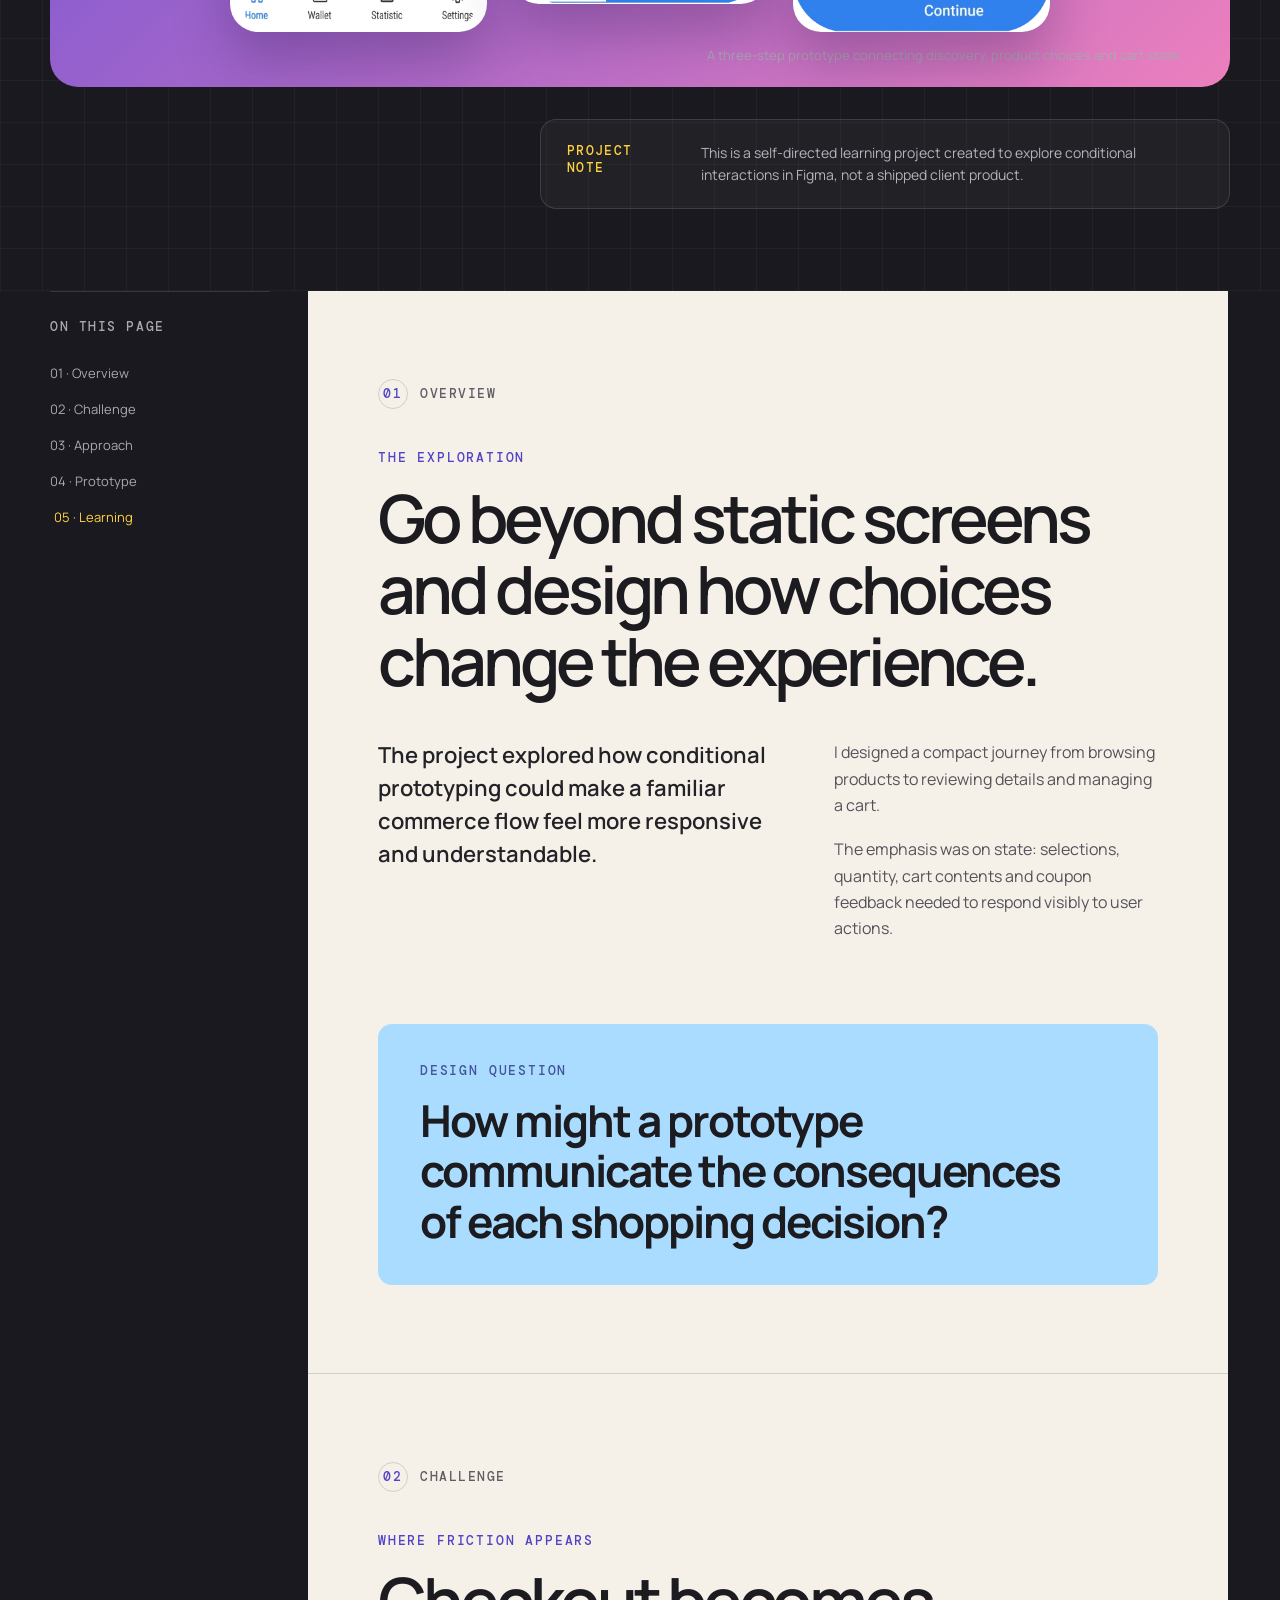
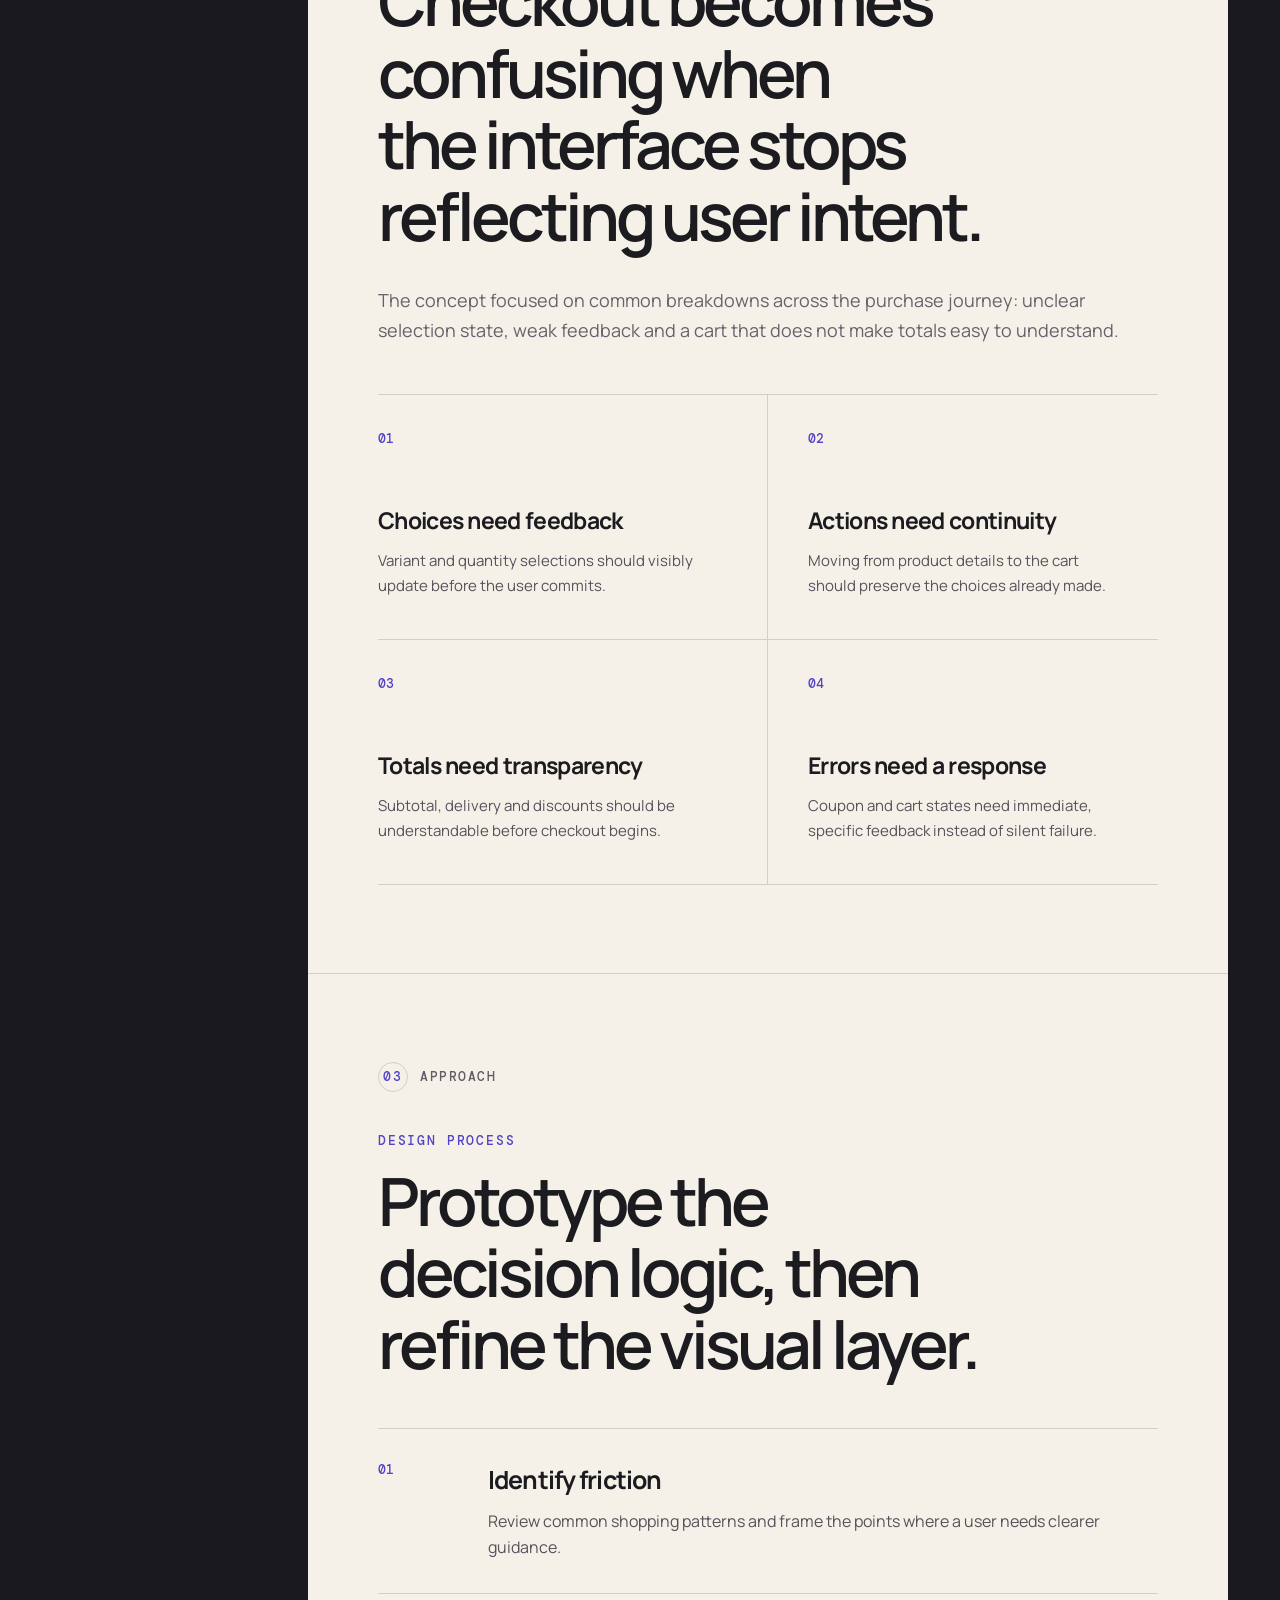
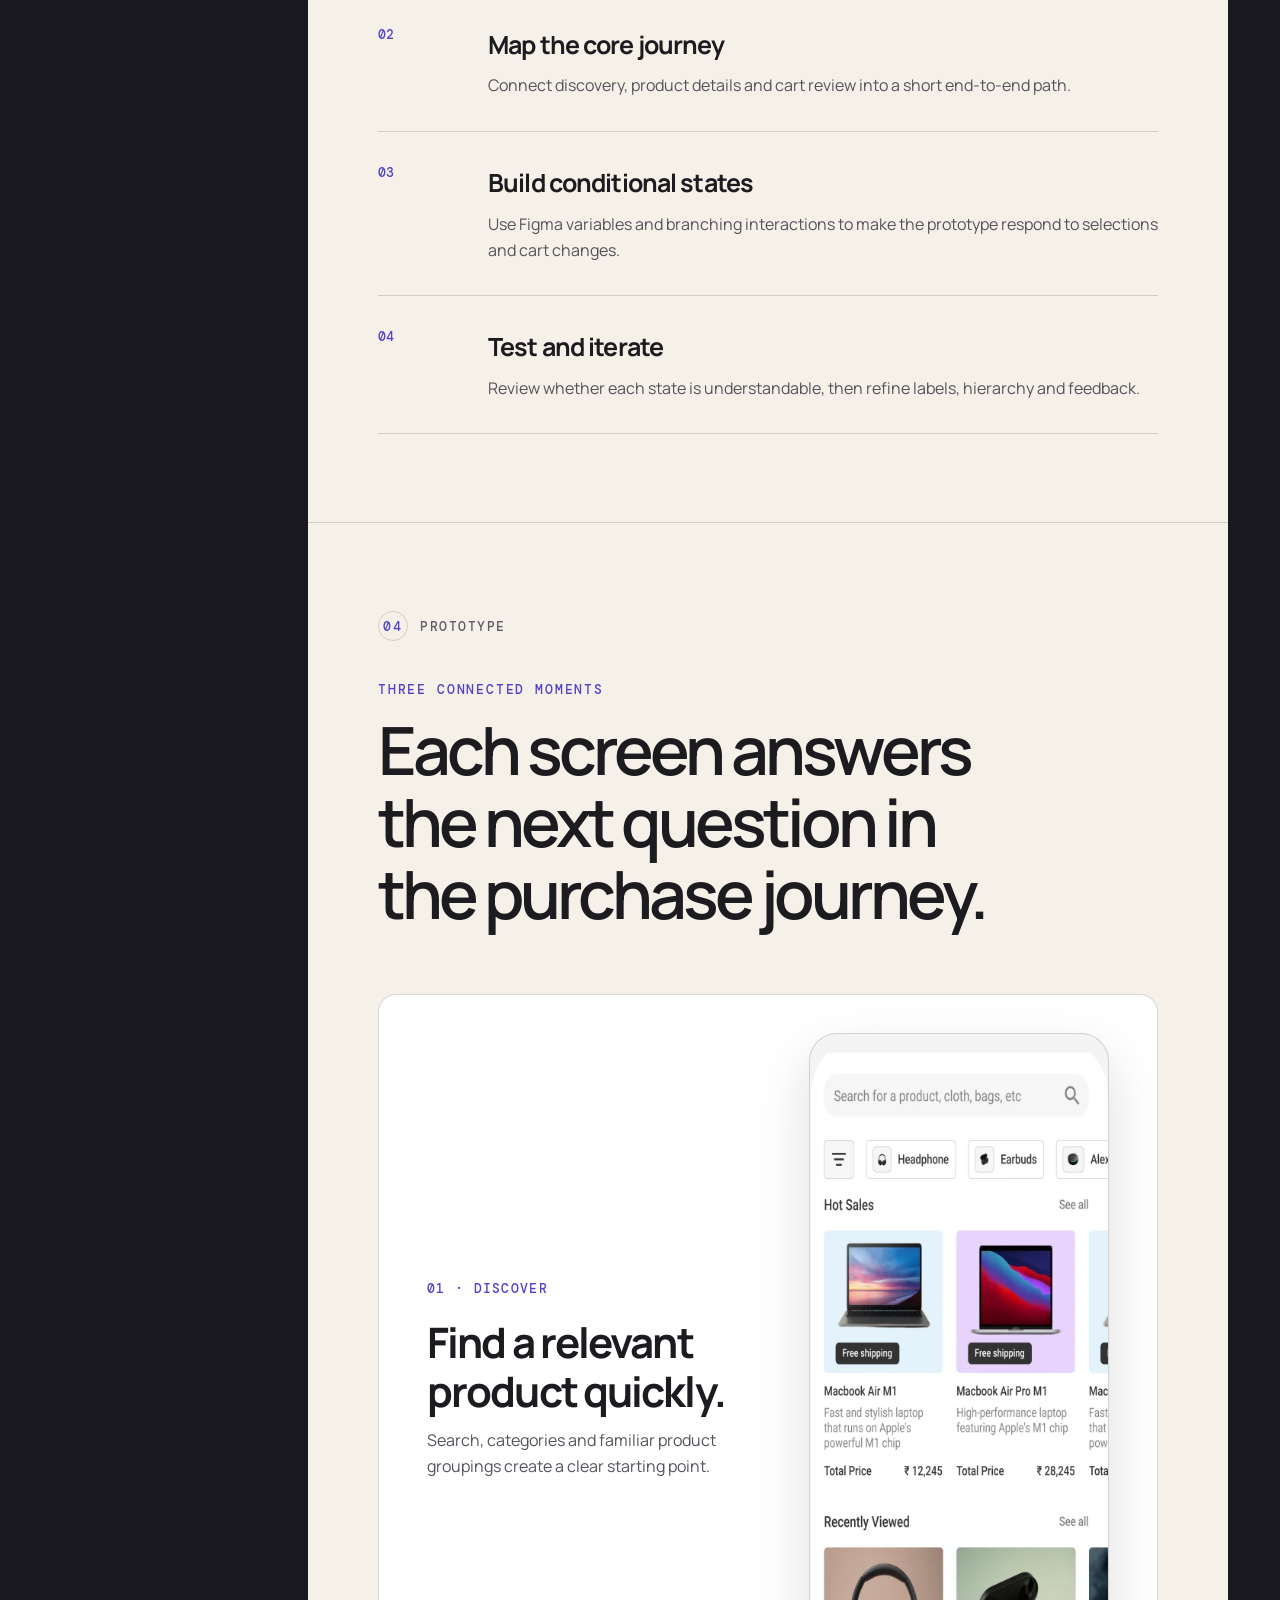
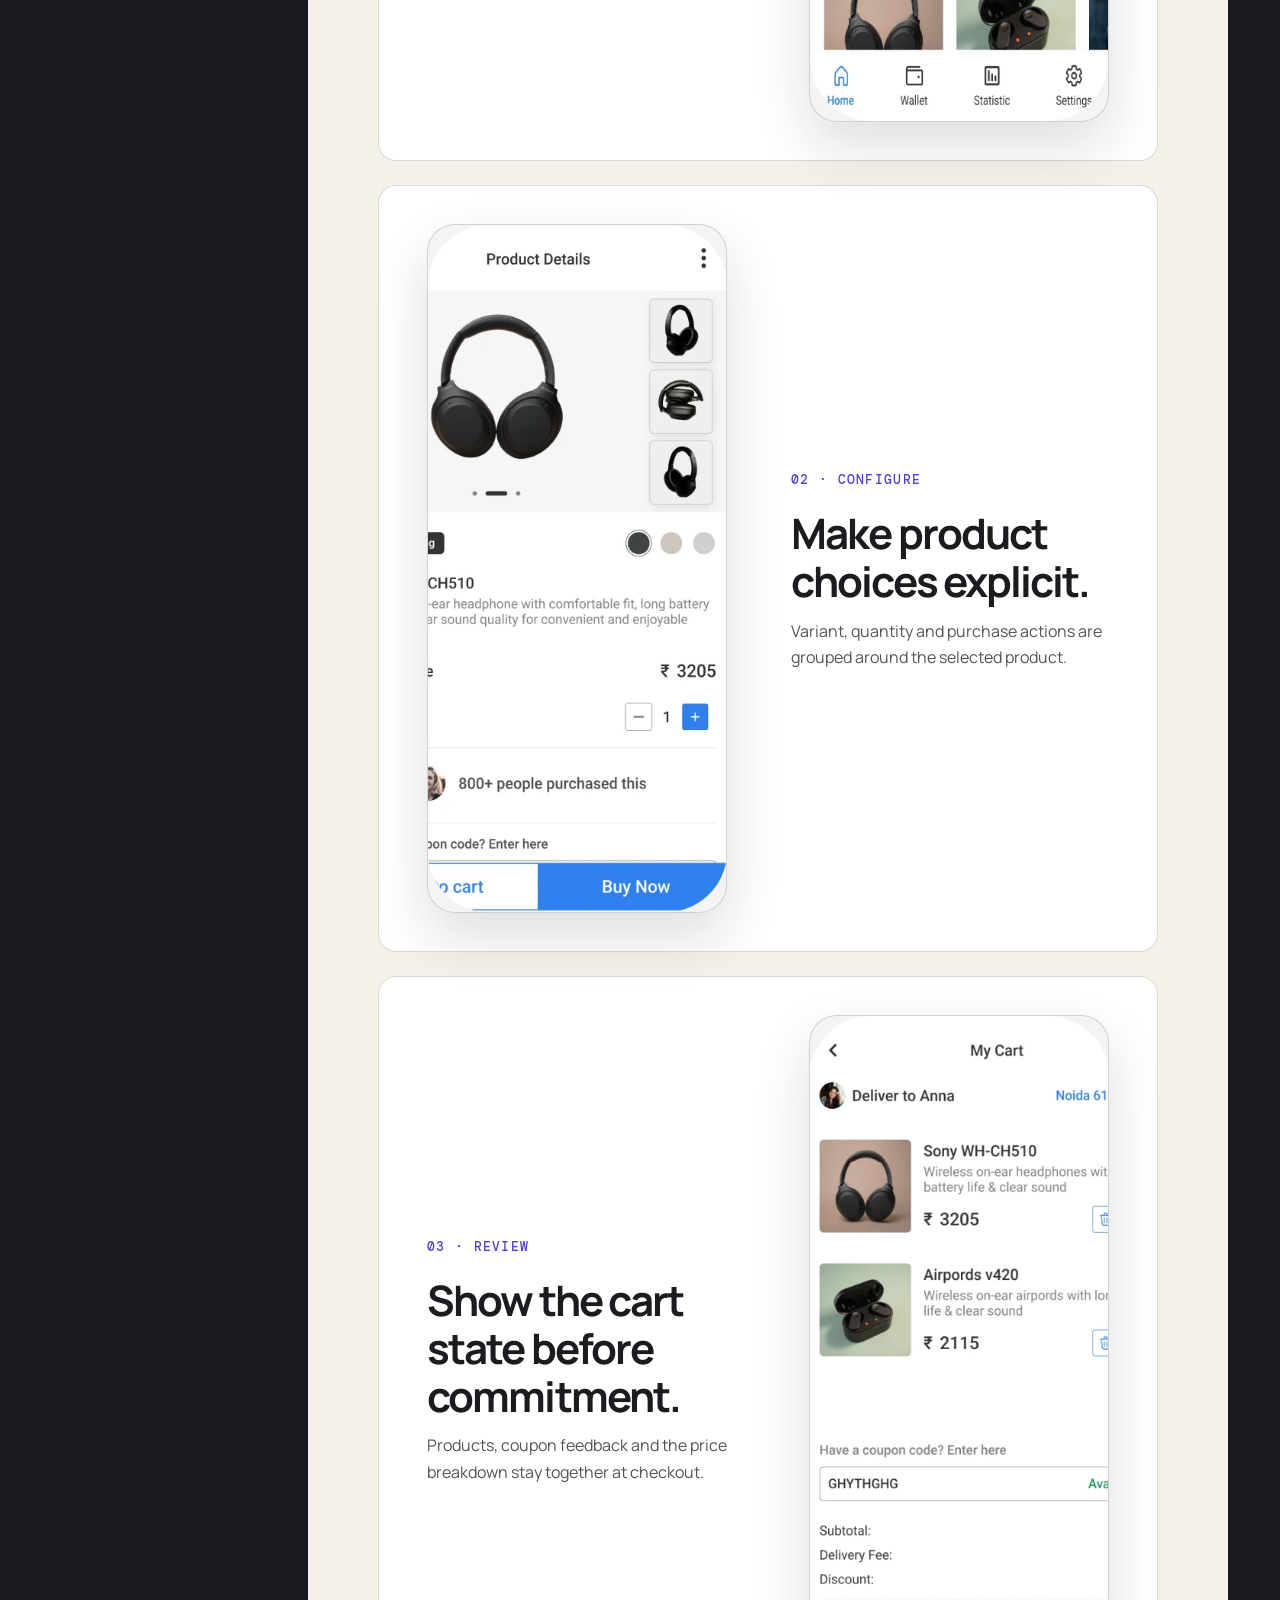
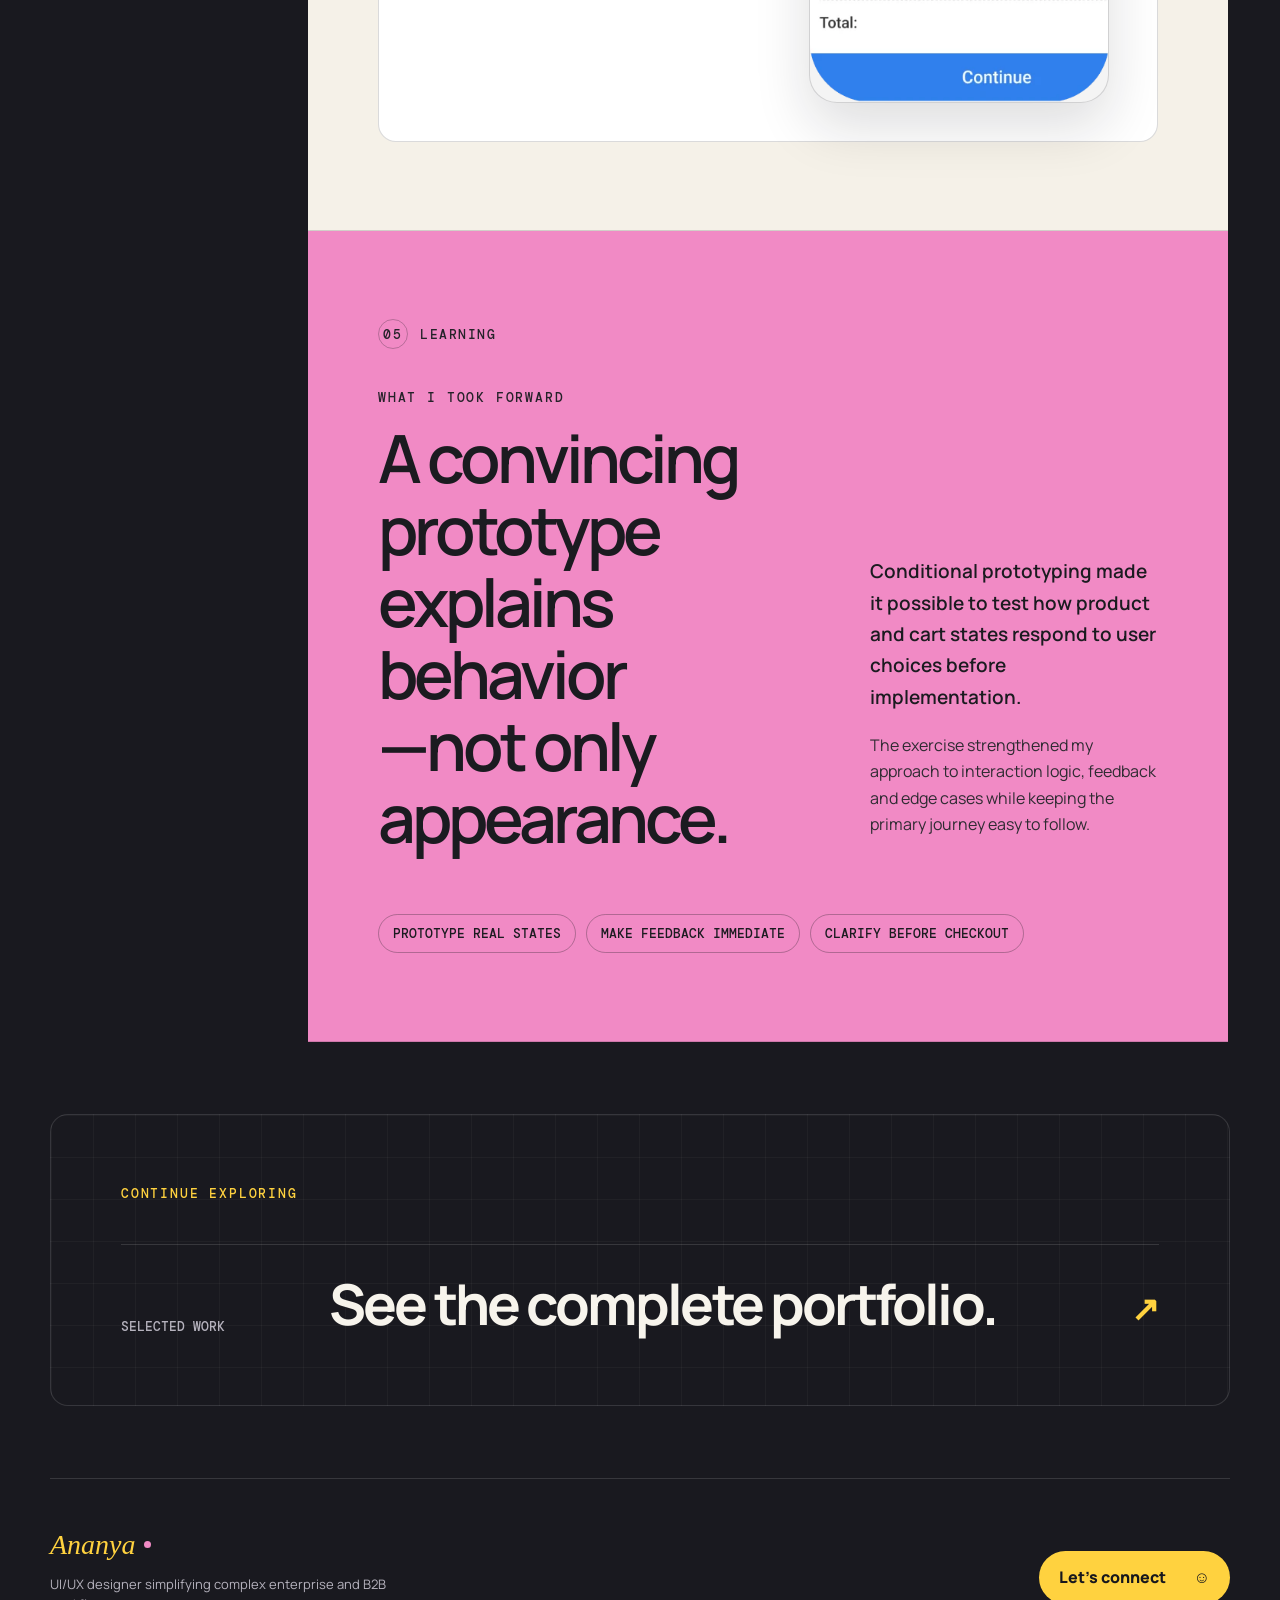
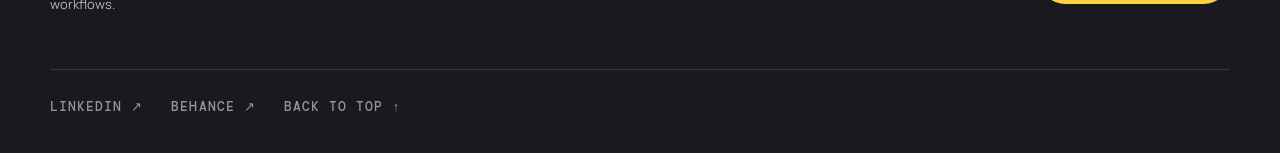
==== commit 8161f8ac: "Make small mono labels easier to read - Reading labels (project details, "In 30 seconds", section la" ====
--- a/e-commerce/index.html
+++ b/e-commerce/index.html
@@ -20,7 +20,7 @@
   <title>Mobile Commerce — Ananya Sharma</title>
   <link rel="icon" href="../favicon.svg" type="image/svg+xml">
   <link rel="preload" href="../fonts/manrope-latin.woff2" as="font" type="font/woff2" crossorigin>
-  <link rel="stylesheet" href="../case-study.css?v=20261122-3">
+  <link rel="stylesheet" href="../case-study.css?v=20261122-5">
   <script src="../case-study.js" defer></script>
   <script src="../analytics.js" defer></script>
 </head>
--- a/case-study.css
+++ b/case-study.css
@@ -399,3 +399,12 @@
   body .case-hero > .project-meta > div { padding: 0 0 0 20px; border-left: 1px solid var(--line); }
   body .case-hero > .project-meta > div:nth-child(odd) { padding-left: 0; border-left: 0; }
 }
+
+/* ---- Label legibility: mono labels at 13px, image-overlay badges at 12px ---- */
+html body .eyebrow, html body .kicker, html body .breadcrumb, html body .case-hero .project-meta dt, html body .project-meta dt,
+html body .nda-note strong, html body .case-index p, html body .section-label, html body .insight-card > span,
+html body .process-list > li > span, html body .design-shot figcaption > span, html body .step-copy > span,
+html body .takeaway-strip span, html body .next-case a > span, html body .case-footer nav, html body .tldr-label,
+html body .concept-title p span, html body .concept-title strong { font-size: 13px; }
+html body .shot-button > span { font-size: 12px; }
+html body .context-visual span { font-size: 13px; }
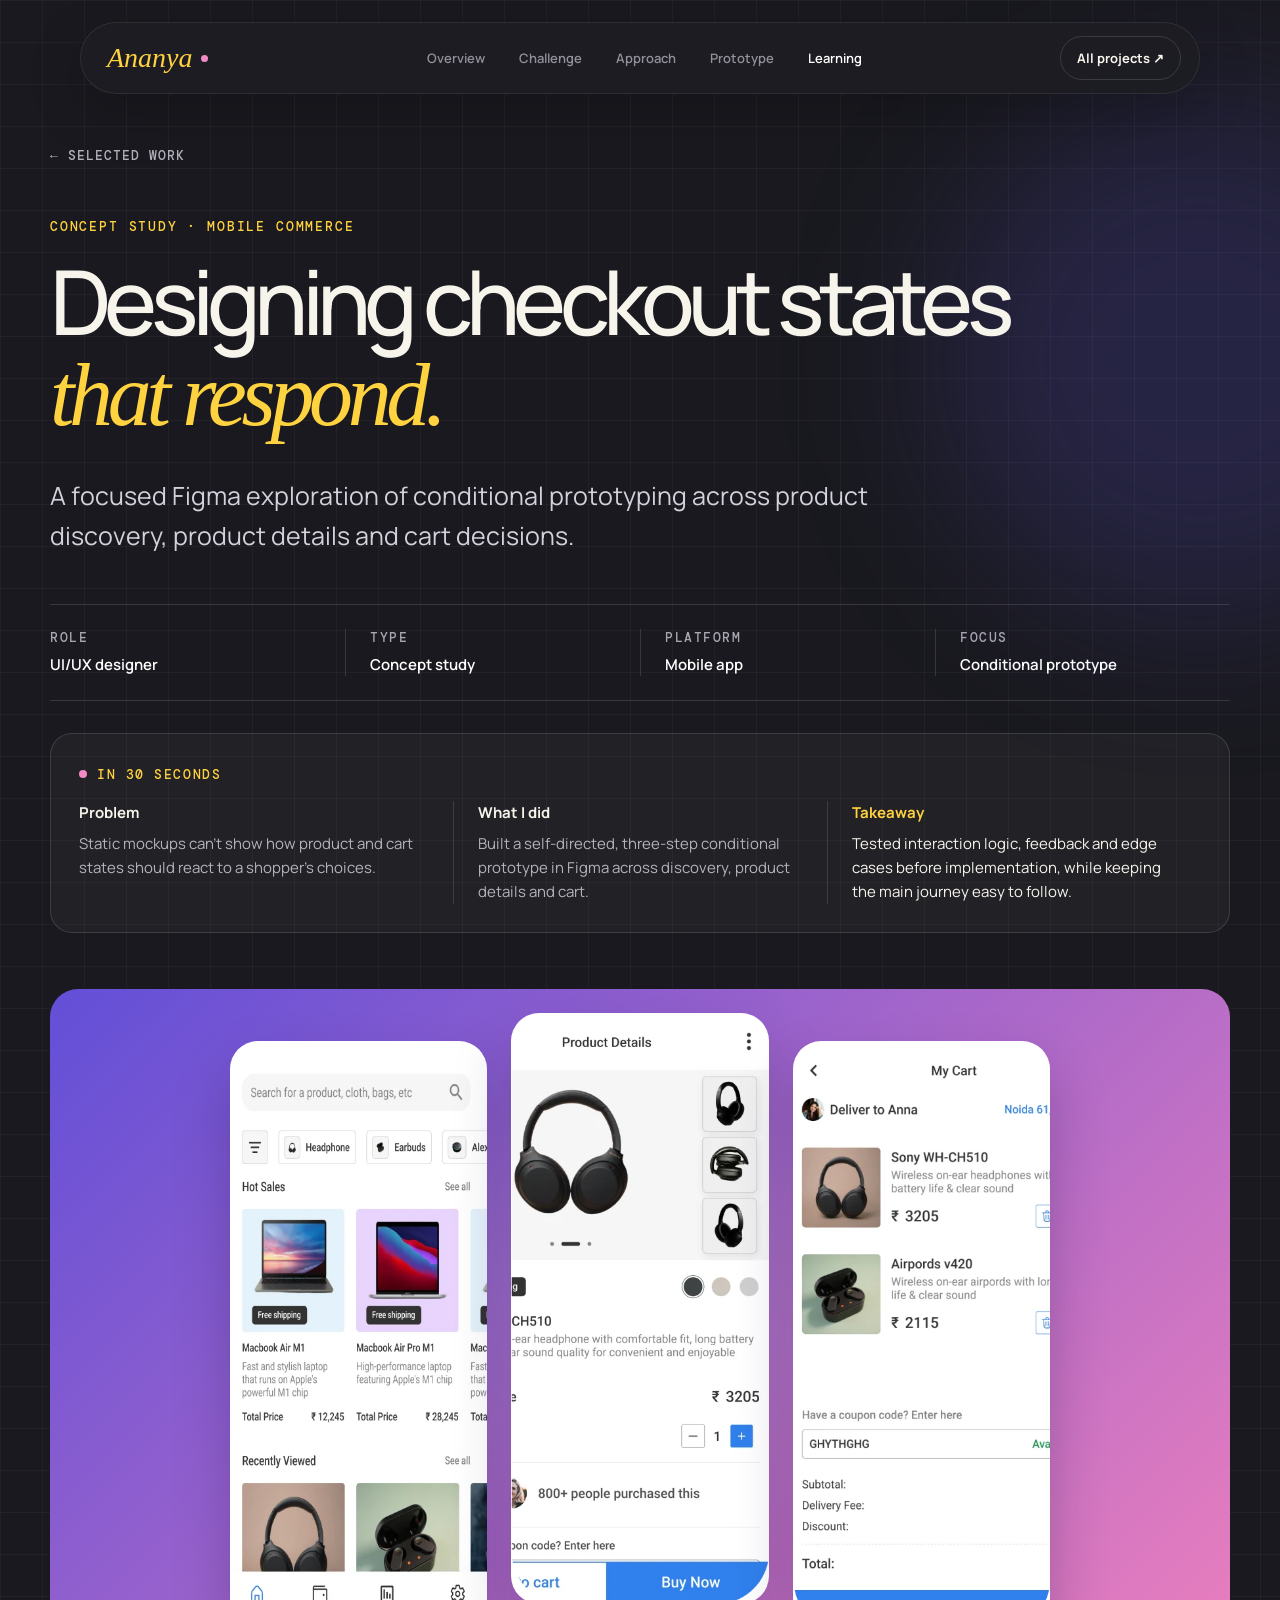
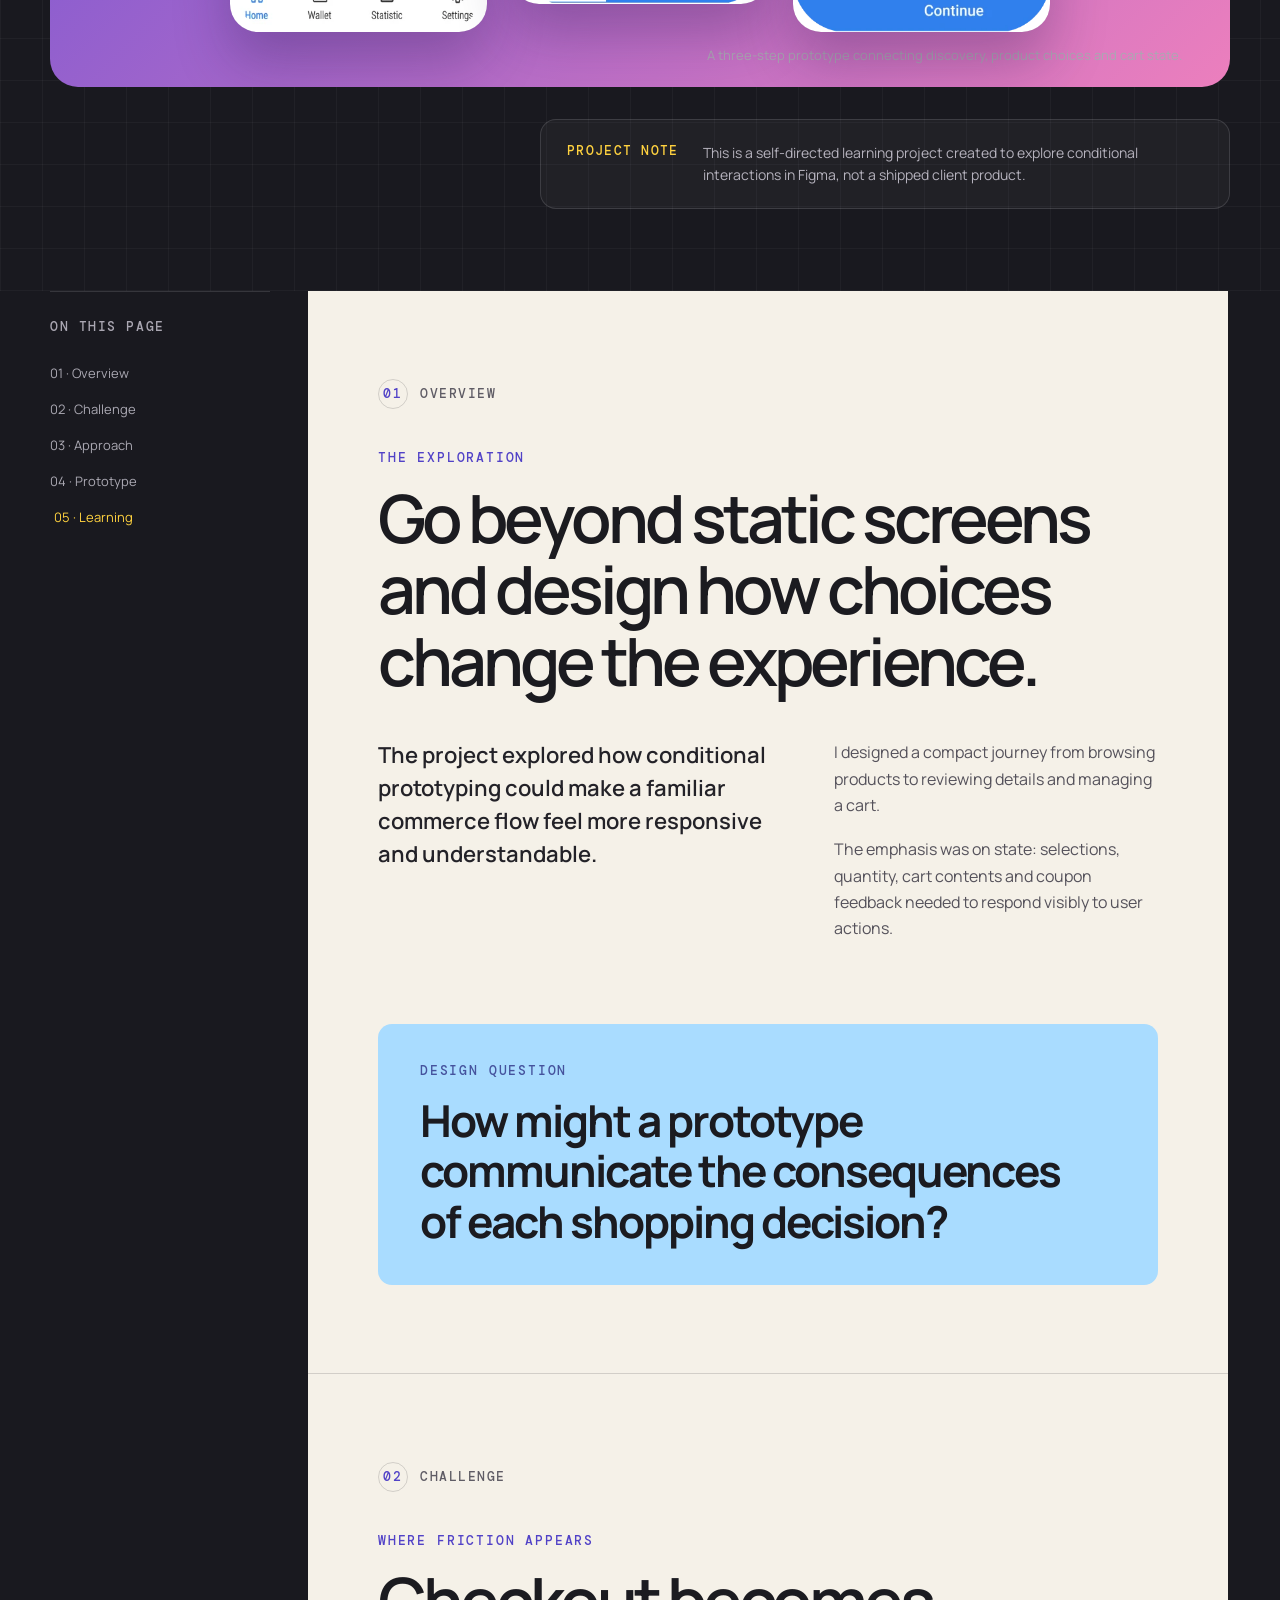
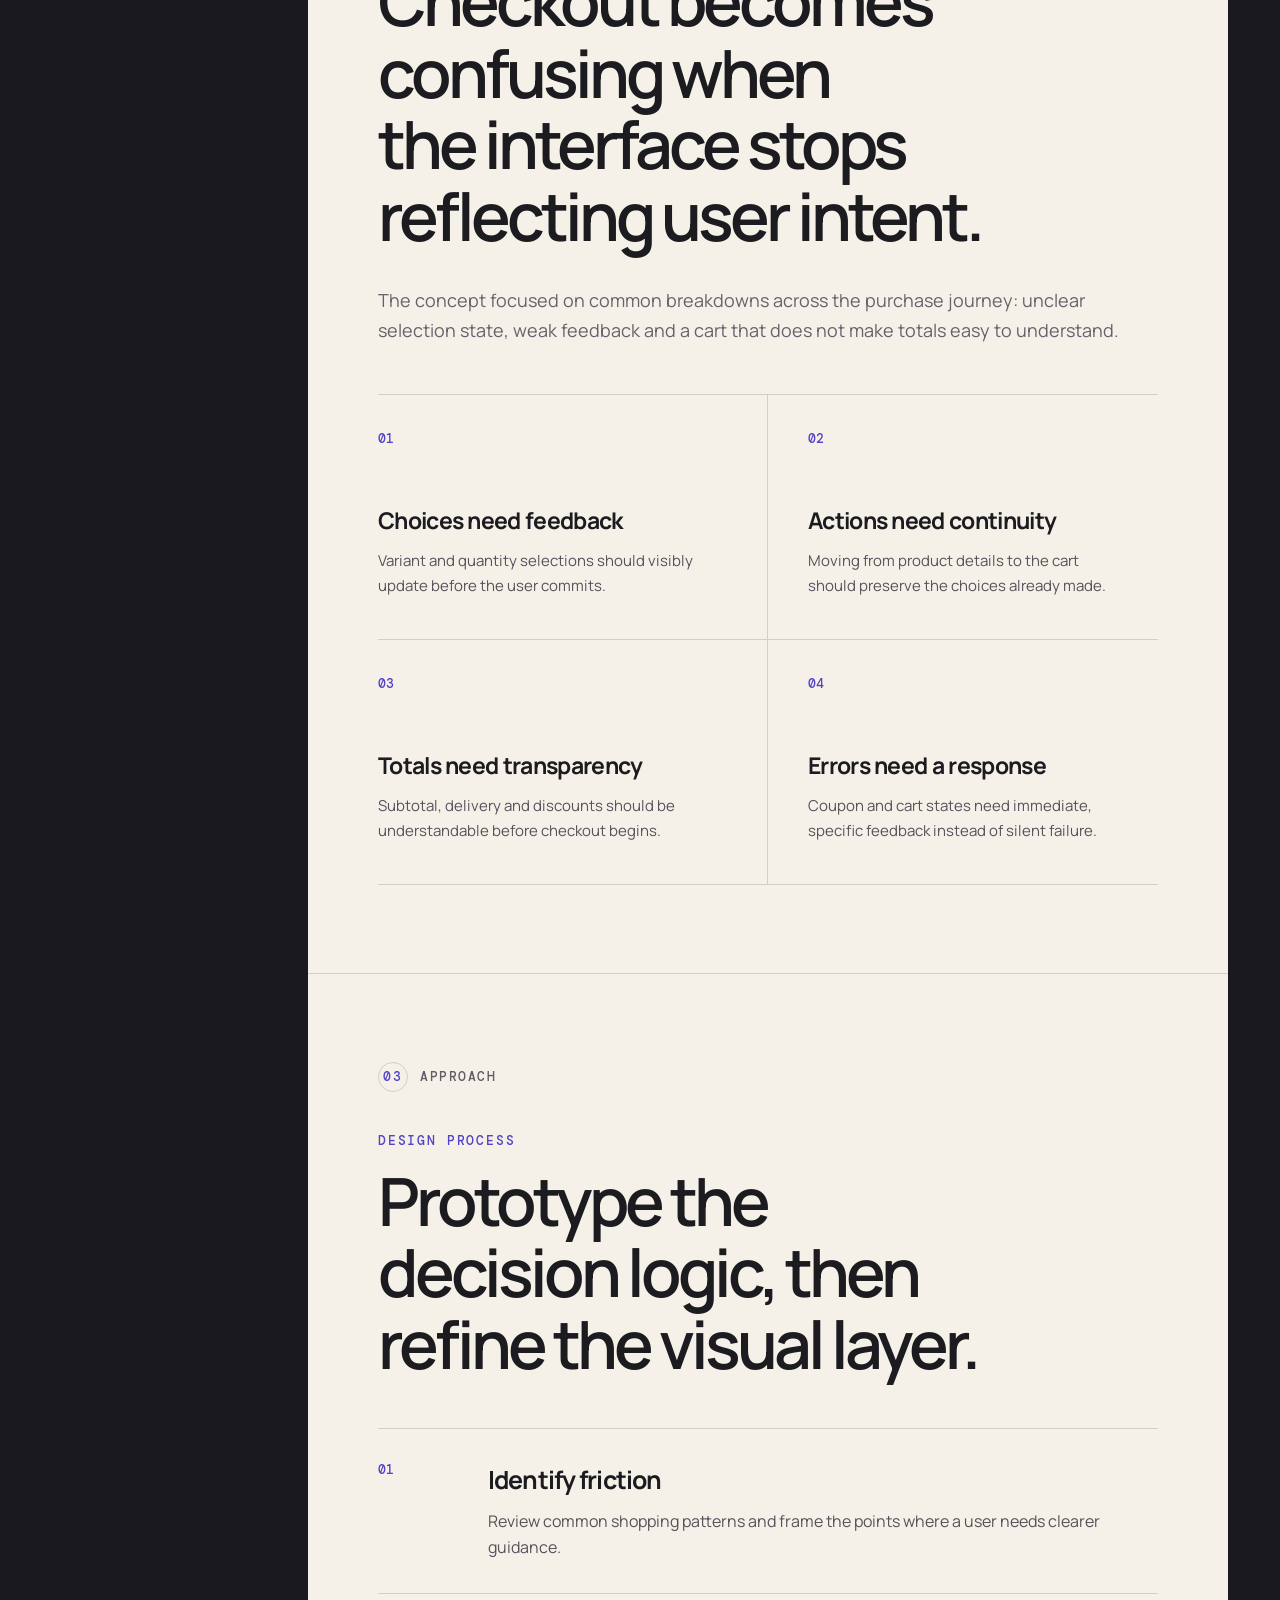
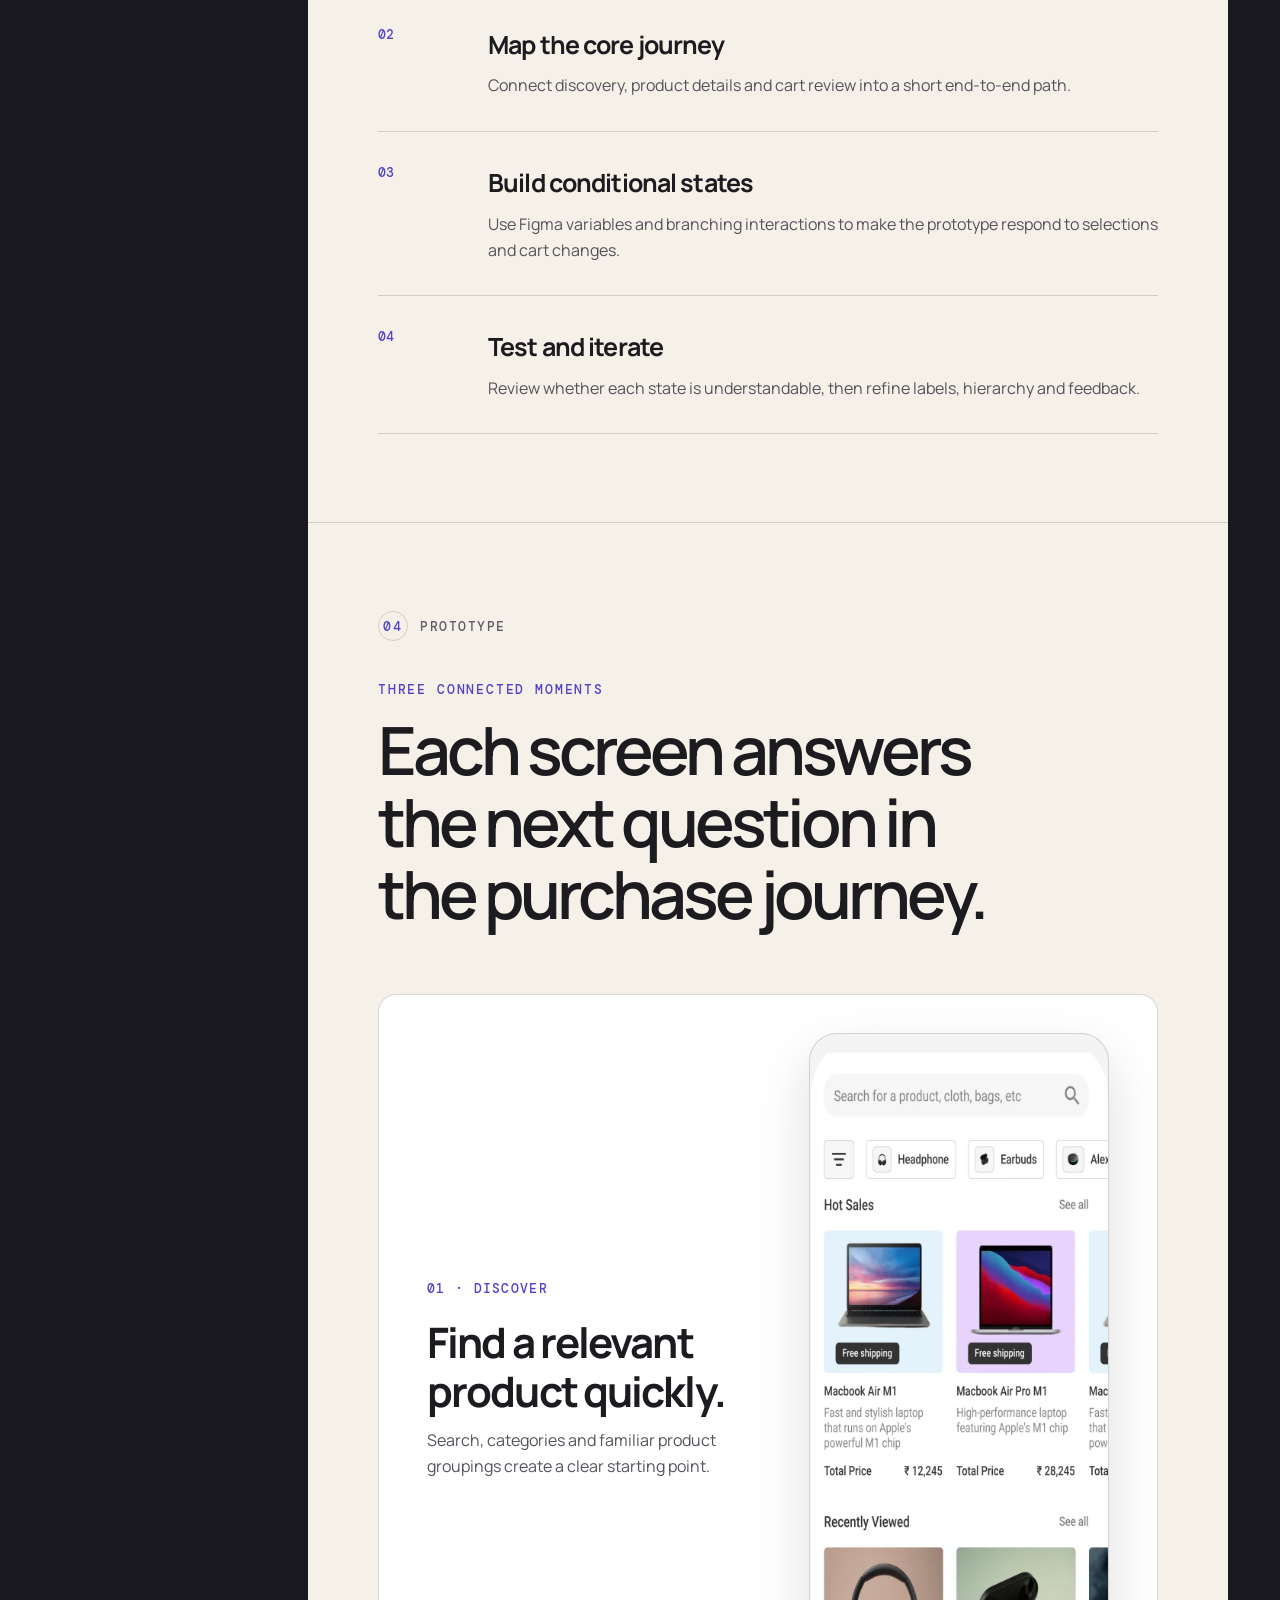
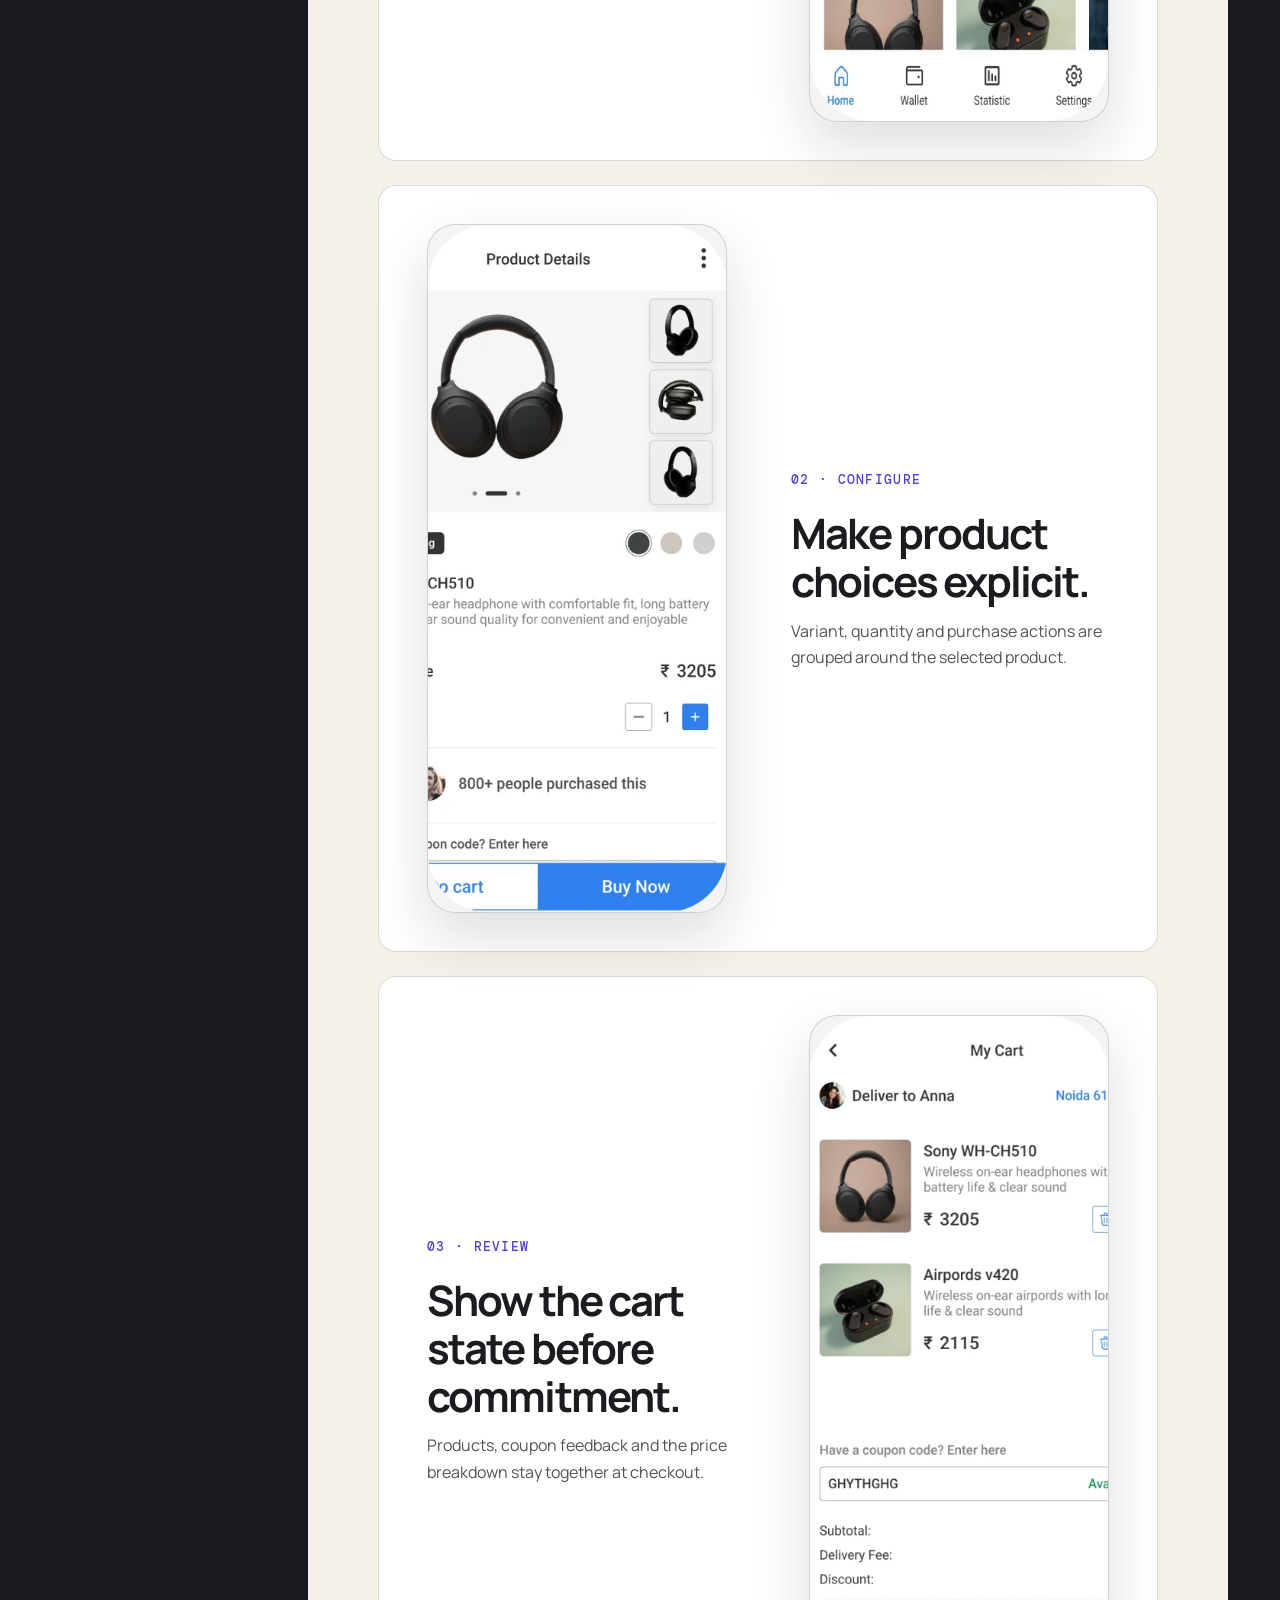
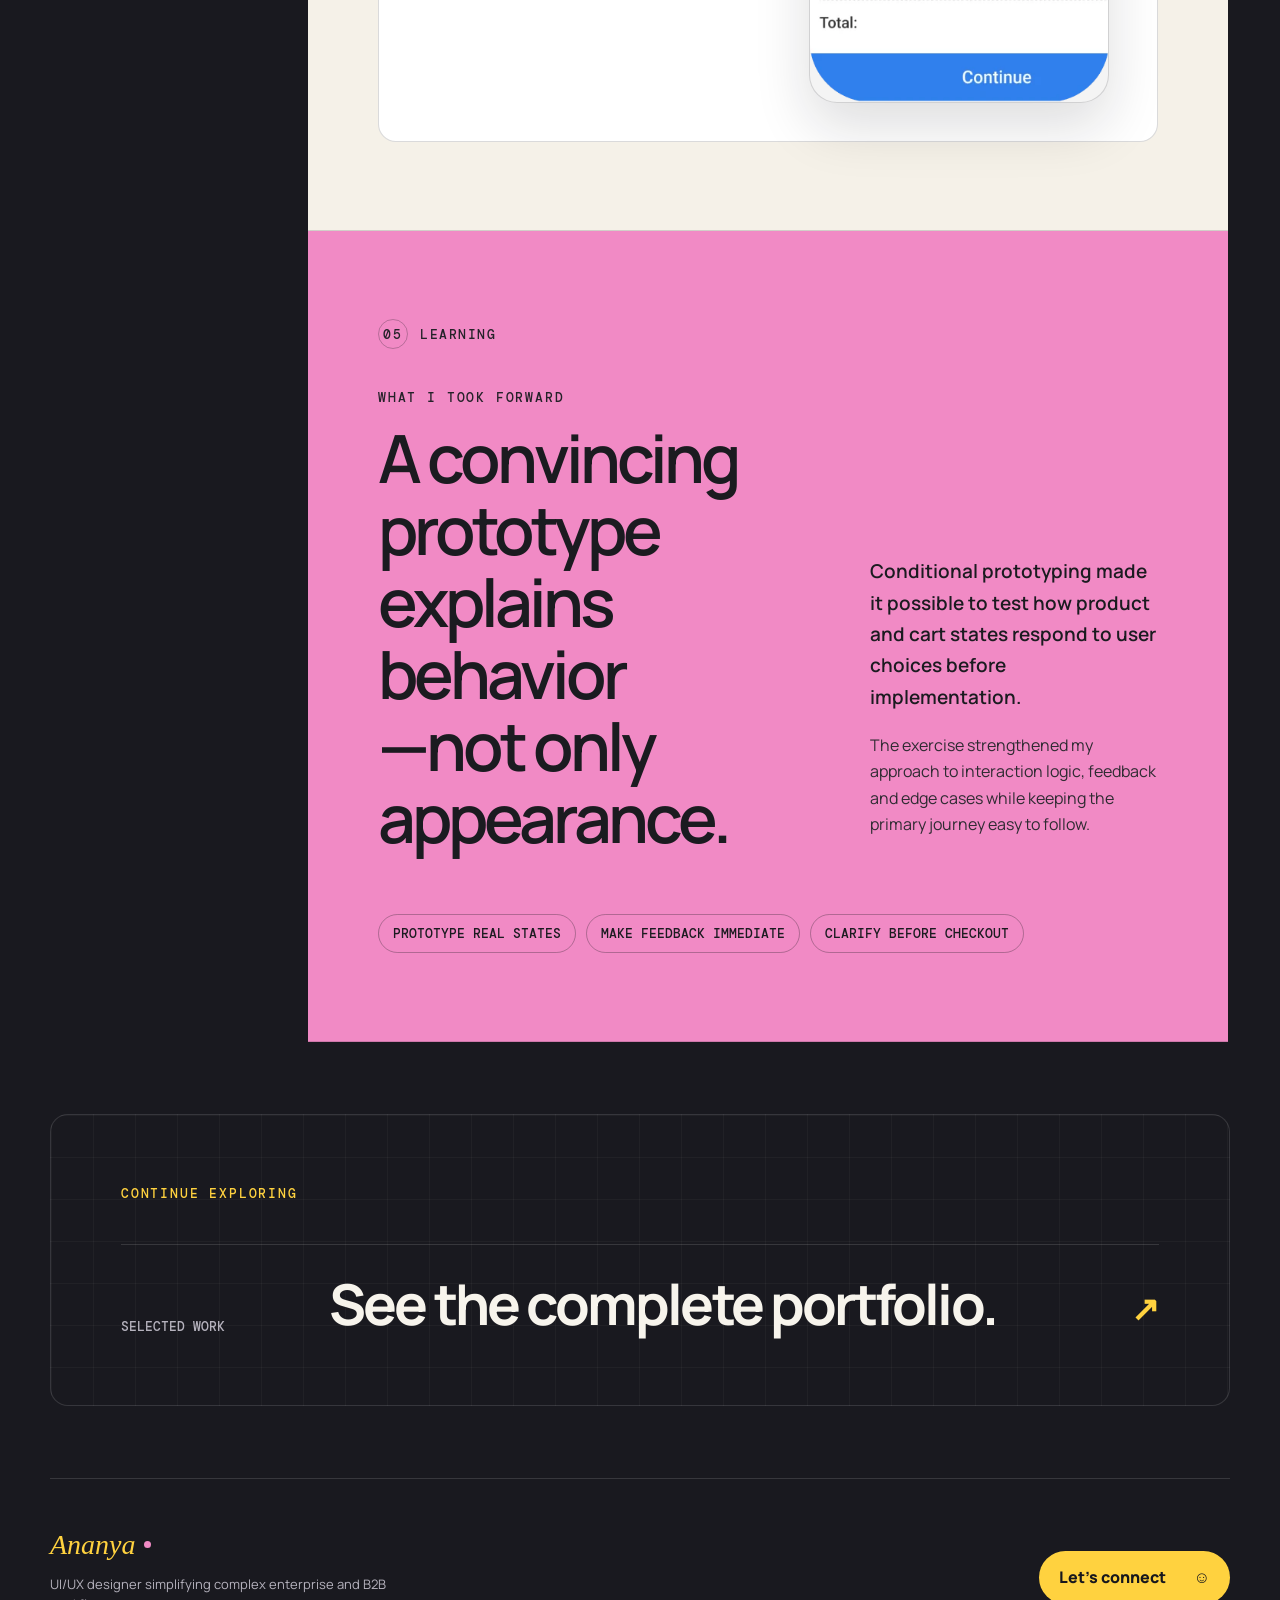
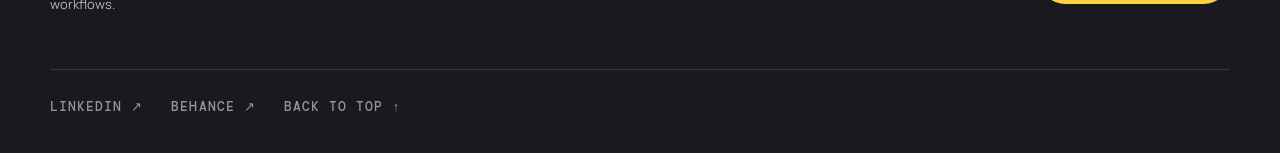
==== commit 0cc8fc68: "Fix note label overlapping its text The confidentiality / project scope note used a fixed 110px labe" ====
--- a/e-commerce/index.html
+++ b/e-commerce/index.html
@@ -20,7 +20,7 @@
   <title>Mobile Commerce — Ananya Sharma</title>
   <link rel="icon" href="../favicon.svg" type="image/svg+xml">
   <link rel="preload" href="../fonts/manrope-latin.woff2" as="font" type="font/woff2" crossorigin>
-  <link rel="stylesheet" href="../case-study.css?v=20261122-5">
+  <link rel="stylesheet" href="../case-study.css?v=20261122-6">
   <script src="../case-study.js" defer></script>
   <script src="../analytics.js" defer></script>
 </head>
--- a/case-study.css
+++ b/case-study.css
@@ -408,3 +408,6 @@
 html body .concept-title p span, html body .concept-title strong { font-size: 13px; }
 html body .shot-button > span { font-size: 12px; }
 html body .context-visual span { font-size: 13px; }
+/* Note label column sizes to its label (fixes overlap after 13px labels) */
+html body .nda-note { grid-template-columns: max-content minmax(0, 1fr); }
+@media (max-width: 600px) { html body .nda-note { grid-template-columns: 1fr; } }
